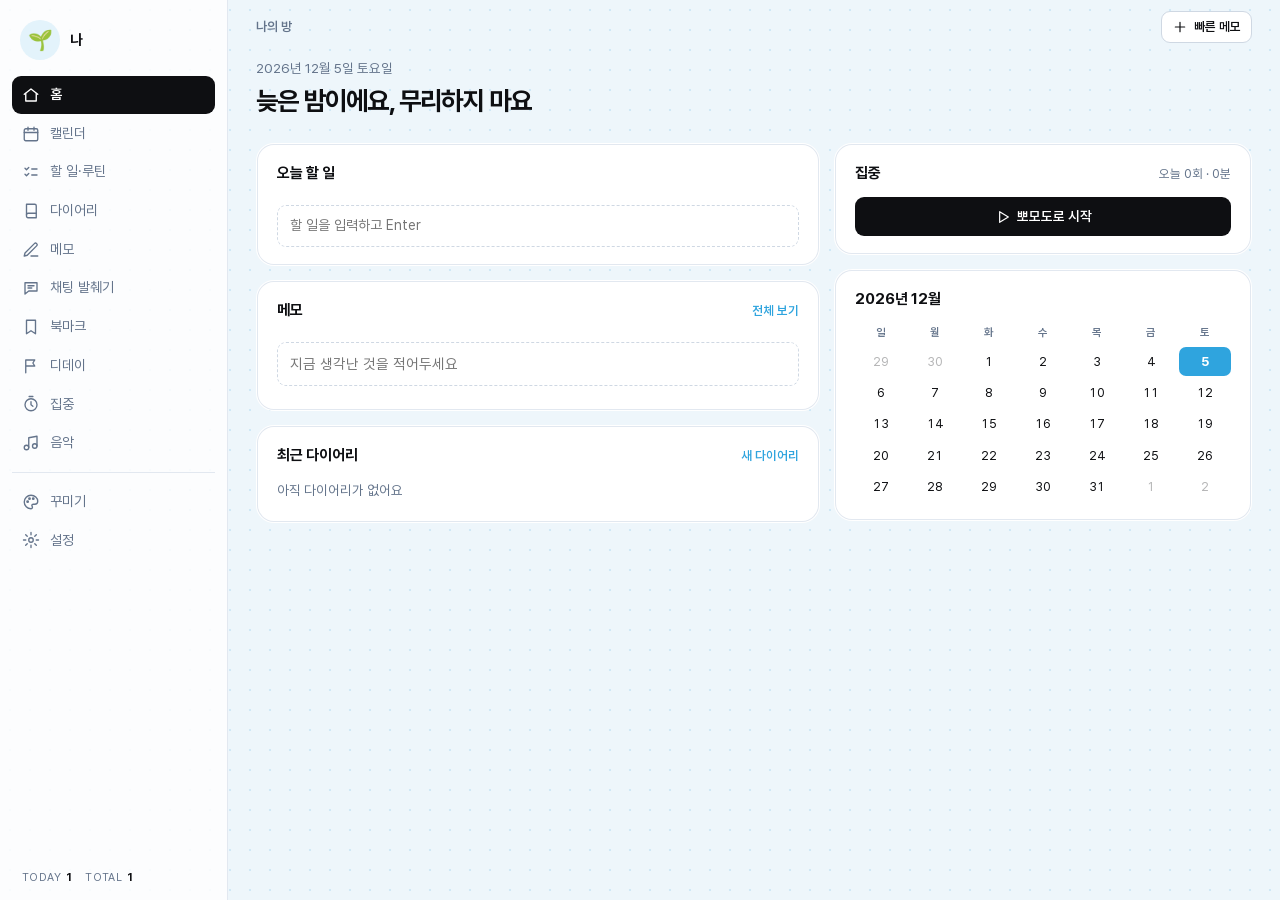
==== index.html @ 1b63cbe8 "MyRoom 웹 버전 (계정 연동) Co-Authored-By: Claude Opus 5.5 <noreply@anthropic.com> Claude-Session: https://" ====
<!doctype html>
<html lang="ko" data-theme="basic">
<head>
  <meta charset="utf-8">
  <meta name="viewport" content="width=device-width, initial-scale=1, viewport-fit=cover">
  <!-- CSP-START -->
  <meta http-equiv="Content-Security-Policy" content="default-src 'self'; script-src 'self'; worker-src 'self'; style-src 'self' 'unsafe-inline' https:; font-src 'self' data: blob: https:; img-src 'self' data: blob: https: http:; media-src 'self' data: blob: https:; frame-src https:; connect-src 'self' blob: data: https:">
  <!-- CSP-END -->
  <title>MyRoom</title>
  <meta name="theme-color" content="#eef6fb">
  <meta name="apple-mobile-web-app-capable" content="yes">
  <meta name="mobile-web-app-capable" content="yes">
  <meta name="apple-mobile-web-app-status-bar-style" content="default">
  <meta name="apple-mobile-web-app-title" content="MyRoom">
  <link rel="manifest" href="manifest.webmanifest">
  <link rel="icon" href="icons/favicon.png">
  <link rel="apple-touch-icon" href="icons/apple-touch-icon.png">
  <link rel="stylesheet" href="fonts/fonts.css">
  <link rel="stylesheet" href="styles.css">
  <style id="custom-css"></style>
</head>
<body>
  <div class="room" id="room">
    <aside class="side">
      <div class="profile" id="profile"></div>
      <nav class="nav" id="nav" aria-label="menu"></nav>
      <div class="yt-host" id="ytHost" hidden></div>
      <div class="mini-player" id="miniPlayer" hidden></div>
      <div class="side-foot" id="counter"></div>
    </aside>
    <div class="content">
      <header class="topbar">
        <h1 class="room-title" id="roomTitle">MyRoom</h1>
        <div class="top-tools">
          <button type="button" class="mini-timer" id="miniTimer" data-act="nav" data-view="focus" hidden></button>
          <button type="button" class="btn small" id="quickMemoBtn" data-act="quick-memo"></button>
        </div>
      </header>
      <main class="main" id="main" tabindex="-1"></main>
    </div>
  </div>

  <div class="modal-layer" id="modalLayer" hidden></div>
  <div class="toast" id="toast" role="status" aria-live="polite"></div>

  <!-- SCRIPTS-START -->
  <script src="vendor/html-to-image.js"></script>
  <script src="vendor/supabase.js"></script>
  <script src="config.js"></script>
  <script src="fonts/fonts-manifest.js"></script>
  <script src="i18n.js"></script>
  <script src="js/assets.js"></script>
  <script src="js/store.js"></script>
  <script src="js/core.js"></script>
  <script src="js/export.js"></script>
  <script src="js/tasks.js"></script>
  <script src="js/dday.js"></script>
  <script src="js/calendar.js"></script>
  <script src="js/memo.js"></script>
  <script src="js/excerpt.js"></script>
  <script src="js/bookmark.js"></script>
  <script src="js/focus.js"></script>
  <script src="js/diary.js"></script>
  <script src="js/home.js"></script>
  <script src="js/music.js"></script>
  <script src="js/social.js"></script>
  <script src="js/account.js"></script>
  <script src="js/custom.js"></script>
  <script src="js/settings.js"></script>
  <!-- SCRIPTS-END -->
</body>
</html>
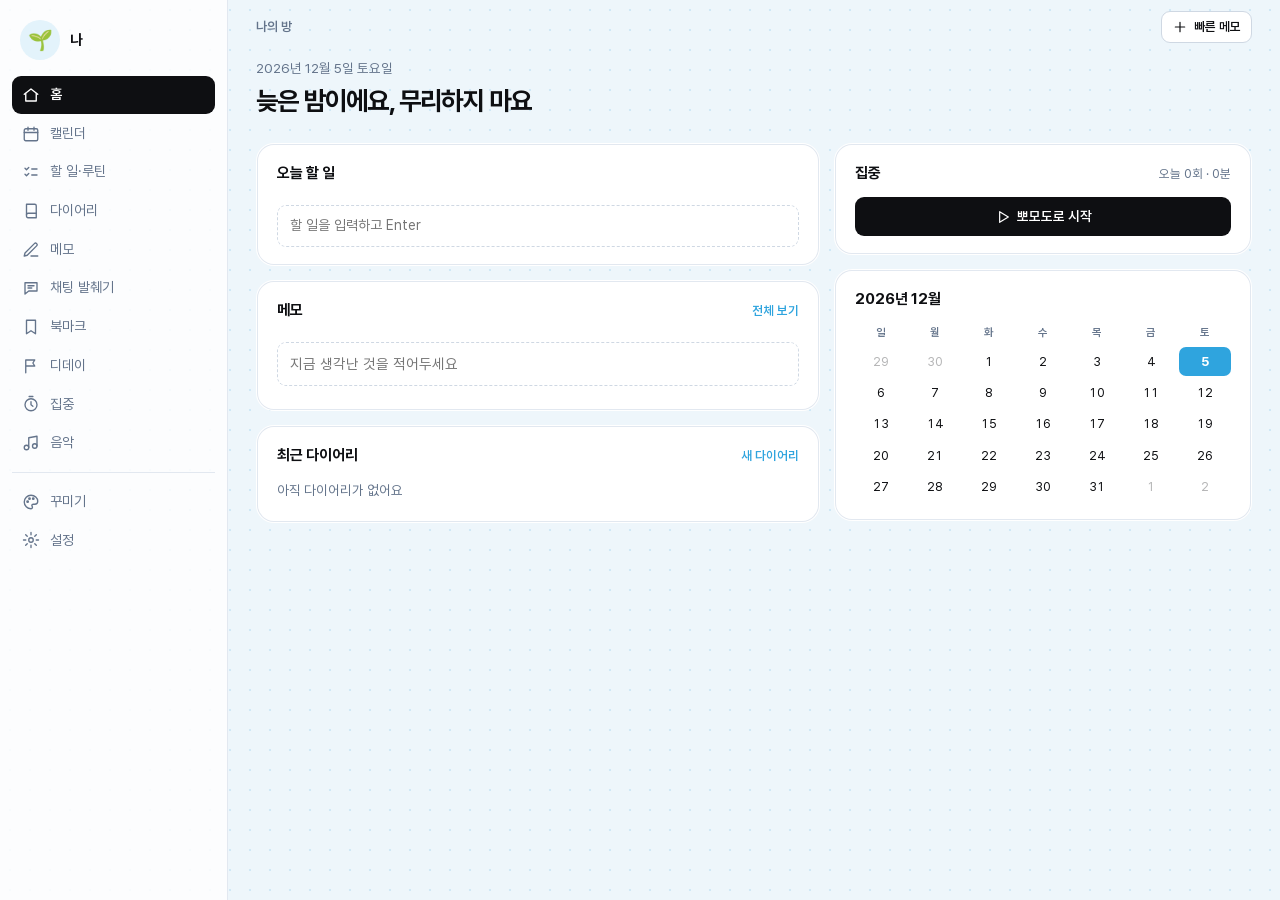
==== commit f0b0b0dc: "스티커 폴더: 끌어서 넣기, 여러 개 한꺼번에 옮기기 Co-Authored-By: Claude Opus 5.5 <noreply@anthropic.com> Claude-Session" ====
--- a/index.html
+++ b/index.html
@@ -62,6 +62,8 @@
   <script src="js/focus.js"></script>
   <script src="js/diary.js"></script>
   <script src="js/home.js"></script>
+  <script src="js/homedeco.js"></script>
+  <script src="js/stickers.js"></script>
   <script src="js/music.js"></script>
   <script src="js/social.js"></script>
   <script src="js/account.js"></script>
--- a/fonts/fonts.css
+++ b/fonts/fonts.css
@@ -2,16226 +2,26 @@
 @font-face{font-family:'Pretendard';font-weight:400;font-style:normal;font-display:swap;src:url(files/Pretendard-Regular.woff2) format('woff2');}
 @font-face{font-family:'Pretendard';font-weight:600;font-style:normal;font-display:swap;src:url(files/Pretendard-SemiBold.woff2) format('woff2');}
 @font-face{font-family:'Pretendard';font-weight:700;font-style:normal;font-display:swap;src:url(files/Pretendard-Bold.woff2) format('woff2');}
-/* gaegu-[0]-400-normal */
-@font-face {
-  font-family: 'Gaegu';
-  font-style: normal;
-  font-display: swap;
-  font-weight: 400;
-  src: url(files/gaegu-0-400-normal.woff2) format('woff2');
-  unicode-range: U+f9ca-fa0b,U+ff03-ff05,U+ff07,U+ff0a-ff0b,U+ff0d-ff19,U+ff1b,U+ff1d,U+ff20-ff5b,U+ff5d,U+ffe0-ffe3,U+ffe5-ffe6;
-}
-
-/* gaegu-[2]-400-normal */
-@font-face {
-  font-family: 'Gaegu';
-  font-style: normal;
-  font-display: swap;
-  font-weight: 400;
-  src: url(files/gaegu-2-400-normal.woff2) format('woff2');
-  unicode-range: U+d723-d728,U+d72a-d733,U+d735-d748,U+d74a-d74f,U+d752-d753,U+d755-d757,U+d75a-d75f,U+d762-d764,U+d766-d768,U+d76a-d76b,U+d76d-d76f,U+d771-d787,U+d789-d78b,U+d78d-d78f,U+d791-d797,U+d79a,U+d79c,U+d79e-d7a3,U+f900-f909,U+f90b-f92e;
-}
-
-/* gaegu-[3]-400-normal */
-@font-face {
-  font-family: 'Gaegu';
-  font-style: normal;
-  font-display: swap;
-  font-weight: 400;
-  src: url(files/gaegu-3-400-normal.woff2) format('woff2');
-  unicode-range: U+d679-d68b,U+d68e-d69e,U+d6a0,U+d6a2-d6a7,U+d6a9-d6c3,U+d6c6-d6c7,U+d6c9-d6cb,U+d6cd-d6d3,U+d6d5-d6d6,U+d6d8-d6e3,U+d6e5-d6e7,U+d6e9-d6fb,U+d6fd-d717,U+d719-d71f,U+d721-d722;
-}
-
-/* gaegu-[4]-400-normal */
-@font-face {
-  font-family: 'Gaegu';
-  font-style: normal;
-  font-display: swap;
-  font-weight: 400;
-  src: url(files/gaegu-4-400-normal.woff2) format('woff2');
-  unicode-range: U+d5bc-d5c7,U+d5ca-d5cb,U+d5cd-d5cf,U+d5d1-d5d7,U+d5d9-d5da,U+d5dc,U+d5de-d5e3,U+d5e6-d5e7,U+d5e9-d5eb,U+d5ed-d5f6,U+d5f8,U+d5fa-d5ff,U+d602-d603,U+d605-d607,U+d609-d60f,U+d612-d613,U+d616-d61b,U+d61d-d637,U+d63a-d63b,U+d63d-d63f,U+d641-d647,U+d64a-d64c,U+d64e-d653,U+d656-d657,U+d659-d65b,U+d65d-d666,U+d668,U+d66a-d678;
-}
-
-/* gaegu-[5]-400-normal */
-@font-face {
-  font-family: 'Gaegu';
-  font-style: normal;
-  font-display: swap;
-  font-weight: 400;
-  src: url(files/gaegu-5-400-normal.woff2) format('woff2');
-  unicode-range: U+d507,U+d509-d50b,U+d50d-d513,U+d515-d53b,U+d53e-d53f,U+d541-d543,U+d545-d54c,U+d54e,U+d550,U+d552-d557,U+d55a-d55b,U+d55d-d55f,U+d561-d564,U+d566-d567,U+d56a,U+d56c,U+d56e-d573,U+d576-d577,U+d579-d583,U+d585-d586,U+d58a-d5a4,U+d5a6-d5bb;
-}
-
-/* gaegu-[6]-400-normal */
-@font-face {
-  font-family: 'Gaegu';
-  font-style: normal;
-  font-display: swap;
-  font-weight: 400;
-  src: url(files/gaegu-6-400-normal.woff2) format('woff2');
-  unicode-range: U+d464-d477,U+d47a-d47b,U+d47d-d47f,U+d481-d487,U+d489-d48a,U+d48c,U+d48e-d4e7,U+d4e9-d503,U+d505-d506;
-}
-
-/* gaegu-[7]-400-normal */
-@font-face {
-  font-family: 'Gaegu';
-  font-style: normal;
-  font-display: swap;
-  font-weight: 400;
-  src: url(files/gaegu-7-400-normal.woff2) format('woff2');
-  unicode-range: U+d3bf-d3c7,U+d3ca-d3cf,U+d3d1-d3eb,U+d3ee-d3ef,U+d3f1-d3f3,U+d3f5-d3fb,U+d3fd-d400,U+d402-d45b,U+d45d-d463;
-}
-
-/* gaegu-[8]-400-normal */
-@font-face {
-  font-family: 'Gaegu';
-  font-style: normal;
-  font-display: swap;
-  font-weight: 400;
-  src: url(files/gaegu-8-400-normal.woff2) format('woff2');
-  unicode-range: U+d2ff,U+d302-d304,U+d306-d30b,U+d30f,U+d311-d313,U+d315-d31b,U+d31e,U+d322-d324,U+d326-d327,U+d32a-d32b,U+d32d-d32f,U+d331-d337,U+d339-d33c,U+d33e-d37b,U+d37e-d37f,U+d381-d383,U+d385-d38b,U+d38e-d390,U+d392-d397,U+d39a-d39b,U+d39d-d39f,U+d3a1-d3a7,U+d3a9-d3aa,U+d3ac,U+d3ae-d3b3,U+d3b5-d3b7,U+d3b9-d3bb,U+d3bd-d3be;
-}
-
-/* gaegu-[9]-400-normal */
-@font-face {
-  font-family: 'Gaegu';
-  font-style: normal;
-  font-display: swap;
-  font-weight: 400;
-  src: url(files/gaegu-9-400-normal.woff2) format('woff2');
-  unicode-range: U+d257-d27f,U+d281-d29b,U+d29d-d29f,U+d2a1-d2ab,U+d2ad-d2b7,U+d2ba-d2bb,U+d2bd-d2bf,U+d2c1-d2c7,U+d2c9-d2ef,U+d2f2-d2f3,U+d2f5-d2f7,U+d2f9-d2fe;
-}
-
-/* gaegu-[10]-400-normal */
-@font-face {
-  font-family: 'Gaegu';
-  font-style: normal;
-  font-display: swap;
-  font-weight: 400;
-  src: url(files/gaegu-10-400-normal.woff2) format('woff2');
-  unicode-range: U+d1b4,U+d1b6-d1f3,U+d1f5-d22b,U+d22e-d22f,U+d231-d233,U+d235-d23b,U+d23d-d240,U+d242-d256;
-}
-
-/* gaegu-[11]-400-normal */
-@font-face {
-  font-family: 'Gaegu';
-  font-style: normal;
-  font-display: swap;
-  font-weight: 400;
-  src: url(files/gaegu-11-400-normal.woff2) format('woff2');
-  unicode-range: U+d105-d12f,U+d132-d133,U+d135-d137,U+d139-d13f,U+d141-d142,U+d144,U+d146-d14b,U+d14e-d14f,U+d151-d153,U+d155-d15b,U+d15e-d187,U+d189-d19f,U+d1a2-d1a3,U+d1a5-d1a7,U+d1a9-d1af,U+d1b2-d1b3;
-}
-
-/* gaegu-[12]-400-normal */
-@font-face {
-  font-family: 'Gaegu';
-  font-style: normal;
-  font-display: swap;
-  font-weight: 400;
-  src: url(files/gaegu-12-400-normal.woff2) format('woff2');
-  unicode-range: U+d04b-d04f,U+d051-d057,U+d059-d06b,U+d06d-d06f,U+d071-d073,U+d075-d07b,U+d07e-d0a3,U+d0a6-d0a7,U+d0a9-d0ab,U+d0ad-d0b3,U+d0b6,U+d0b8,U+d0ba-d0bf,U+d0c2-d0c3,U+d0c5-d0c7,U+d0c9-d0cf,U+d0d2,U+d0d6-d0db,U+d0de-d0df,U+d0e1-d0e3,U+d0e5-d0eb,U+d0ee-d0f0,U+d0f2-d104;
-}
-
-/* gaegu-[13]-400-normal */
-@font-face {
-  font-family: 'Gaegu';
-  font-style: normal;
-  font-display: swap;
-  font-weight: 400;
-  src: url(files/gaegu-13-400-normal.woff2) format('woff2');
-  unicode-range: U+cfa2-cfc3,U+cfc5-cfdf,U+cfe2-cfe3,U+cfe5-cfe7,U+cfe9-cff4,U+cff6-cffb,U+cffd-cfff,U+d001-d003,U+d005-d017,U+d019-d033,U+d036-d037,U+d039-d03b,U+d03d-d04a;
-}
-
-/* gaegu-[14]-400-normal */
-@font-face {
-  font-family: 'Gaegu';
-  font-style: normal;
-  font-display: swap;
-  font-weight: 400;
-  src: url(files/gaegu-14-400-normal.woff2) format('woff2');
-  unicode-range: U+cef0-cef3,U+cef6,U+cef9-ceff,U+cf01-cf03,U+cf05-cf07,U+cf09-cf0f,U+cf11-cf12,U+cf14-cf1b,U+cf1d-cf1f,U+cf21-cf2f,U+cf31-cf53,U+cf56-cf57,U+cf59-cf5b,U+cf5d-cf63,U+cf66,U+cf68,U+cf6a-cf6f,U+cf71-cf84,U+cf86-cf8b,U+cf8d-cfa1;
-}
-
-/* gaegu-[15]-400-normal */
-@font-face {
-  font-family: 'Gaegu';
-  font-style: normal;
-  font-display: swap;
-  font-weight: 400;
-  src: url(files/gaegu-15-400-normal.woff2) format('woff2');
-  unicode-range: U+ce3c-ce57,U+ce5a-ce5b,U+ce5d-ce5f,U+ce61-ce67,U+ce6a,U+ce6c,U+ce6e-ce73,U+ce76-ce77,U+ce79-ce7b,U+ce7d-ce83,U+ce85-ce88,U+ce8a-ce8f,U+ce91-ce93,U+ce95-ce97,U+ce99-ce9f,U+cea2,U+cea4-ceab,U+cead-cee3,U+cee6-cee7,U+cee9-ceeb,U+ceed-ceef;
-}
-
-/* gaegu-[16]-400-normal */
-@font-face {
-  font-family: 'Gaegu';
-  font-style: normal;
-  font-display: swap;
-  font-weight: 400;
-  src: url(files/gaegu-16-400-normal.woff2) format('woff2');
-  unicode-range: U+cd92-cd93,U+cd96-cd97,U+cd99-cd9b,U+cd9d-cda3,U+cda6-cda8,U+cdaa-cdaf,U+cdb1-cdc3,U+cdc5-cdcb,U+cdcd-cde7,U+cde9-ce03,U+ce05-ce1f,U+ce22-ce34,U+ce36-ce3b;
-}
-
-/* gaegu-[17]-400-normal */
-@font-face {
-  font-family: 'Gaegu';
-  font-style: normal;
-  font-display: swap;
-  font-weight: 400;
-  src: url(files/gaegu-17-400-normal.woff2) format('woff2');
-  unicode-range: U+ccef-cd07,U+cd0a-cd0b,U+cd0d-cd1a,U+cd1c,U+cd1e-cd2b,U+cd2d-cd5b,U+cd5d-cd77,U+cd79-cd91;
-}
-
-/* gaegu-[18]-400-normal */
-@font-face {
-  font-family: 'Gaegu';
-  font-style: normal;
-  font-display: swap;
-  font-weight: 400;
-  src: url(files/gaegu-18-400-normal.woff2) format('woff2');
-  unicode-range: U+cc3f-cc43,U+cc46-cc47,U+cc49-cc4b,U+cc4d-cc53,U+cc55-cc58,U+cc5a-cc5f,U+cc61-cc97,U+cc9a-cc9b,U+cc9d-cc9f,U+cca1-cca7,U+ccaa,U+ccac,U+ccae-ccb3,U+ccb6-ccb7,U+ccb9-ccbb,U+ccbd-cccf,U+ccd1-cce3,U+cce5-ccee;
-}
-
-/* gaegu-[19]-400-normal */
-@font-face {
-  font-family: 'Gaegu';
-  font-style: normal;
-  font-display: swap;
-  font-weight: 400;
-  src: url(files/gaegu-19-400-normal.woff2) format('woff2');
-  unicode-range: U+cb91-cbd3,U+cbd5-cbe3,U+cbe5-cc0b,U+cc0e-cc0f,U+cc11-cc13,U+cc15-cc1b,U+cc1d-cc20,U+cc23-cc27,U+cc2a-cc2b,U+cc2d,U+cc2f,U+cc31-cc37,U+cc3a,U+cc3c;
-}
-
-/* gaegu-[20]-400-normal */
-@font-face {
-  font-family: 'Gaegu';
-  font-style: normal;
-  font-display: swap;
-  font-weight: 400;
-  src: url(files/gaegu-20-400-normal.woff2) format('woff2');
-  unicode-range: U+caf4-cb47,U+cb4a-cb90;
-}
-
-/* gaegu-[21]-400-normal */
-@font-face {
-  font-family: 'Gaegu';
-  font-style: normal;
-  font-display: swap;
-  font-weight: 400;
-  src: url(files/gaegu-21-400-normal.woff2) format('woff2');
-  unicode-range: U+ca4a-ca4b,U+ca4e-ca4f,U+ca51-ca53,U+ca55-ca5b,U+ca5d-ca60,U+ca62-ca83,U+ca85-cabb,U+cabe-cabf,U+cac1-cac3,U+cac5-cacb,U+cacd-cad0,U+cad2,U+cad4-cad8,U+cada-caf3;
-}
-
-/* gaegu-[22]-400-normal */
-@font-face {
-  font-family: 'Gaegu';
-  font-style: normal;
-  font-display: swap;
-  font-weight: 400;
-  src: url(files/gaegu-22-400-normal.woff2) format('woff2');
-  unicode-range: U+c996-c997,U+c99a-c99c,U+c99e-c9bf,U+c9c2-c9c3,U+c9c5-c9c7,U+c9c9-c9cf,U+c9d2,U+c9d4,U+c9d7-c9d8,U+c9db,U+c9de-c9df,U+c9e1-c9e3,U+c9e5-c9e6,U+c9e8-c9eb,U+c9ee-c9f0,U+c9f2-c9f7,U+c9f9-ca0b,U+ca0d-ca28,U+ca2a-ca49;
-}
-
-/* gaegu-[23]-400-normal */
-@font-face {
-  font-family: 'Gaegu';
-  font-style: normal;
-  font-display: swap;
-  font-weight: 400;
-  src: url(files/gaegu-23-400-normal.woff2) format('woff2');
-  unicode-range: U+c8e9-c8f4,U+c8f6-c8fb,U+c8fe-c8ff,U+c901-c903,U+c905-c90b,U+c90e-c910,U+c912-c917,U+c919-c92b,U+c92d-c94f,U+c951-c953,U+c955-c96b,U+c96d-c973,U+c975-c987,U+c98a-c98b,U+c98d-c98f,U+c991-c995;
-}
-
-/* gaegu-[24]-400-normal */
-@font-face {
-  font-family: 'Gaegu';
-  font-style: normal;
-  font-display: swap;
-  font-weight: 400;
-  src: url(files/gaegu-24-400-normal.woff2) format('woff2');
-  unicode-range: U+c841-c84b,U+c84d-c86f,U+c872-c873,U+c875-c877,U+c879-c87f,U+c882-c884,U+c887-c88a,U+c88d-c8c3,U+c8c5-c8df,U+c8e1-c8e8;
-}
-
-/* gaegu-[25]-400-normal */
-@font-face {
-  font-family: 'Gaegu';
-  font-style: normal;
-  font-display: swap;
-  font-weight: 400;
-  src: url(files/gaegu-25-400-normal.woff2) format('woff2');
-  unicode-range: U+c779-c77b,U+c77e-c782,U+c786,U+c78b,U+c78d,U+c78f,U+c792-c793,U+c795,U+c797,U+c799-c79f,U+c7a2,U+c7a7-c7ab,U+c7ae-c7bb,U+c7bd-c7c0,U+c7c2-c7c7,U+c7c9-c7dc,U+c7de-c7ff,U+c802-c803,U+c805-c807,U+c809,U+c80b-c80f,U+c812,U+c814,U+c817-c81b,U+c81e-c81f,U+c821-c823,U+c825-c82e,U+c830-c837,U+c839-c83b,U+c83d-c840;
-}
-
-/* gaegu-[26]-400-normal */
-@font-face {
-  font-family: 'Gaegu';
-  font-style: normal;
-  font-display: swap;
-  font-weight: 400;
-  src: url(files/gaegu-26-400-normal.woff2) format('woff2');
-  unicode-range: U+c6bb-c6bf,U+c6c2,U+c6c4,U+c6c6-c6cb,U+c6ce-c6cf,U+c6d1-c6d3,U+c6d5-c6db,U+c6dd-c6df,U+c6e1-c6e7,U+c6e9-c6eb,U+c6ed-c6ef,U+c6f1-c6f8,U+c6fa-c703,U+c705-c707,U+c709-c70b,U+c70d-c716,U+c718,U+c71a-c71f,U+c722-c723,U+c725-c727,U+c729-c734,U+c736-c73b,U+c73e-c73f,U+c741-c743,U+c745-c74b,U+c74e-c750,U+c752-c757,U+c759-c773,U+c776-c777;
-}
-
-/* gaegu-[27]-400-normal */
-@font-face {
-  font-family: 'Gaegu';
-  font-style: normal;
-  font-display: swap;
-  font-weight: 400;
-  src: url(files/gaegu-27-400-normal.woff2) format('woff2');
-  unicode-range: U+c5f5-c5fb,U+c5fe,U+c602-c605,U+c607,U+c609-c60f,U+c611-c61a,U+c61c-c623,U+c626-c627,U+c629-c62b,U+c62d,U+c62f-c632,U+c636,U+c638,U+c63a-c63f,U+c642-c643,U+c645-c647,U+c649-c652,U+c656-c65b,U+c65d-c65f,U+c661-c663,U+c665-c677,U+c679-c67b,U+c67d-c693,U+c696-c697,U+c699-c69b,U+c69d-c6a3,U+c6a6,U+c6a8,U+c6aa-c6af,U+c6b2-c6b3,U+c6b5-c6b7,U+c6b9-c6ba;
-}
-
-/* gaegu-[28]-400-normal */
-@font-face {
-  font-family: 'Gaegu';
-  font-style: normal;
-  font-display: swap;
-  font-weight: 400;
-  src: url(files/gaegu-28-400-normal.woff2) format('woff2');
-  unicode-range: U+c517-c527,U+c52a-c52b,U+c52d-c52f,U+c531-c538,U+c53a,U+c53c,U+c53e-c543,U+c546-c547,U+c54b,U+c54d-c552,U+c556,U+c55a-c55b,U+c55d,U+c55f,U+c562-c563,U+c565-c567,U+c569-c56f,U+c572,U+c574,U+c576-c57b,U+c57e-c57f,U+c581-c583,U+c585-c586,U+c588-c58b,U+c58e,U+c590,U+c592-c596,U+c599-c5b3,U+c5b6-c5b7,U+c5ba,U+c5be-c5c3,U+c5ca-c5cb,U+c5cd,U+c5cf,U+c5d2-c5d3,U+c5d5-c5d7,U+c5d9-c5df,U+c5e1-c5e2,U+c5e4,U+c5e6-c5eb,U+c5ef,U+c5f1-c5f3;
-}
-
-/* gaegu-[29]-400-normal */
-@font-face {
-  font-family: 'Gaegu';
-  font-style: normal;
-  font-display: swap;
-  font-weight: 400;
-  src: url(files/gaegu-29-400-normal.woff2) format('woff2');
-  unicode-range: U+c475-c4ef,U+c4f2-c4f3,U+c4f5-c4f7,U+c4f9-c4ff,U+c502-c50b,U+c50d-c516;
-}
-
-/* gaegu-[30]-400-normal */
-@font-face {
-  font-family: 'Gaegu';
-  font-style: normal;
-  font-display: swap;
-  font-weight: 400;
-  src: url(files/gaegu-30-400-normal.woff2) format('woff2');
-  unicode-range: U+c3d0-c3d7,U+c3da-c3db,U+c3dd-c3de,U+c3e1-c3ec,U+c3ee-c3f3,U+c3f5-c42b,U+c42d-c463,U+c466-c474;
-}
-
-/* gaegu-[31]-400-normal */
-@font-face {
-  font-family: 'Gaegu';
-  font-style: normal;
-  font-display: swap;
-  font-weight: 400;
-  src: url(files/gaegu-31-400-normal.woff2) format('woff2');
-  unicode-range: U+c32b-c367,U+c36a-c36b,U+c36d-c36f,U+c371-c377,U+c37a-c37b,U+c37e-c383,U+c385-c387,U+c389-c3cf;
-}
-
-/* gaegu-[32]-400-normal */
-@font-face {
-  font-family: 'Gaegu';
-  font-style: normal;
-  font-display: swap;
-  font-weight: 400;
-  src: url(files/gaegu-32-400-normal.woff2) format('woff2');
-  unicode-range: U+c26a-c26b,U+c26d-c26f,U+c271-c273,U+c275-c27b,U+c27e-c287,U+c289-c28f,U+c291-c297,U+c299-c29a,U+c29c-c2a3,U+c2a5-c2a7,U+c2a9-c2ab,U+c2ad-c2b3,U+c2b6,U+c2b8,U+c2ba-c2bb,U+c2bd-c2db,U+c2de-c2df,U+c2e1-c2e2,U+c2e5-c2ea,U+c2ee,U+c2f0,U+c2f2-c2f5,U+c2f7,U+c2fa-c2fb,U+c2fd-c2ff,U+c301-c307,U+c309-c30c,U+c30e-c312,U+c315-c323,U+c325-c328,U+c32a;
-}
-
-/* gaegu-[33]-400-normal */
-@font-face {
-  font-family: 'Gaegu';
-  font-style: normal;
-  font-display: swap;
-  font-weight: 400;
-  src: url(files/gaegu-33-400-normal.woff2) format('woff2');
-  unicode-range: U+c1bc-c1c3,U+c1c5-c1df,U+c1e1-c1fb,U+c1fd-c203,U+c205-c20c,U+c20e,U+c210-c217,U+c21a-c21b,U+c21d-c21e,U+c221-c227,U+c229-c22a,U+c22c,U+c22e,U+c230,U+c233-c24f,U+c251-c257,U+c259-c269;
-}
-
-/* gaegu-[34]-400-normal */
-@font-face {
-  font-family: 'Gaegu';
-  font-style: normal;
-  font-display: swap;
-  font-weight: 400;
-  src: url(files/gaegu-34-400-normal.woff2) format('woff2');
-  unicode-range: U+c101-c11b,U+c11f,U+c121-c123,U+c125-c12b,U+c12e,U+c132-c137,U+c13a-c13b,U+c13d-c13f,U+c141-c147,U+c14a,U+c14c-c153,U+c155-c157,U+c159-c15b,U+c15d-c166,U+c169-c16f,U+c171-c177,U+c179-c18b,U+c18e-c18f,U+c191-c193,U+c195-c19b,U+c19d-c19e,U+c1a0,U+c1a2-c1a4,U+c1a6-c1bb;
-}
-
-/* gaegu-[35]-400-normal */
-@font-face {
-  font-family: 'Gaegu';
-  font-style: normal;
-  font-display: swap;
-  font-weight: 400;
-  src: url(files/gaegu-35-400-normal.woff2) format('woff2');
-  unicode-range: U+c049-c057,U+c059-c05b,U+c05d-c05f,U+c061-c067,U+c069-c08f,U+c091-c0ab,U+c0ae-c0af,U+c0b1-c0b3,U+c0b5,U+c0b7-c0bb,U+c0be,U+c0c2-c0c7,U+c0ca-c0cb,U+c0cd-c0cf,U+c0d1-c0d7,U+c0d9-c0da,U+c0dc,U+c0de-c0e3,U+c0e5-c0eb,U+c0ed-c0f3,U+c0f6,U+c0f8,U+c0fa-c0ff;
-}
-
-/* gaegu-[36]-400-normal */
-@font-face {
-  font-family: 'Gaegu';
-  font-style: normal;
-  font-display: swap;
-  font-weight: 400;
-  src: url(files/gaegu-36-400-normal.woff2) format('woff2');
-  unicode-range: U+bfa7-bfaf,U+bfb1-bfc4,U+bfc6-bfcb,U+bfce-bfcf,U+bfd1-bfd3,U+bfd5-bfdb,U+bfdd-c048;
-}
-
-/* gaegu-[37]-400-normal */
-@font-face {
-  font-family: 'Gaegu';
-  font-style: normal;
-  font-display: swap;
-  font-weight: 400;
-  src: url(files/gaegu-37-400-normal.woff2) format('woff2');
-  unicode-range: U+bf07,U+bf09-bf3f,U+bf41-bf4f,U+bf52-bf54,U+bf56-bfa6;
-}
-
-/* gaegu-[38]-400-normal */
-@font-face {
-  font-family: 'Gaegu';
-  font-style: normal;
-  font-display: swap;
-  font-weight: 400;
-  src: url(files/gaegu-38-400-normal.woff2) format('woff2');
-  unicode-range: U+be56,U+be58,U+be5c-be5f,U+be62-be63,U+be65-be67,U+be69-be74,U+be76-be7b,U+be7e-be7f,U+be81-be8e,U+be90,U+be92-bea7,U+bea9-becf,U+bed2-bed3,U+bed5-bed6,U+bed9-bee3,U+bee6-bf06;
-}
-
-/* gaegu-[39]-400-normal */
-@font-face {
-  font-family: 'Gaegu';
-  font-style: normal;
-  font-display: swap;
-  font-weight: 400;
-  src: url(files/gaegu-39-400-normal.woff2) format('woff2');
-  unicode-range: U+bdb0-bdd3,U+bdd5-bdef,U+bdf1-be0b,U+be0d-be0f,U+be11-be13,U+be15-be43,U+be46-be47,U+be49-be4b,U+be4d-be53;
-}
-
-/* gaegu-[40]-400-normal */
-@font-face {
-  font-family: 'Gaegu';
-  font-style: normal;
-  font-display: swap;
-  font-weight: 400;
-  src: url(files/gaegu-40-400-normal.woff2) format('woff2');
-  unicode-range: U+bd03,U+bd06,U+bd08,U+bd0a-bd0f,U+bd11-bd22,U+bd25-bd47,U+bd49-bd58,U+bd5a-bd7f,U+bd82-bd83,U+bd85-bd87,U+bd8a-bd8f,U+bd91-bd92,U+bd94,U+bd96-bd98,U+bd9a-bdaf;
-}
-
-/* gaegu-[41]-400-normal */
-@font-face {
-  font-family: 'Gaegu';
-  font-style: normal;
-  font-display: swap;
-  font-weight: 400;
-  src: url(files/gaegu-41-400-normal.woff2) format('woff2');
-  unicode-range: U+bc4e-bc83,U+bc86-bc87,U+bc89-bc8b,U+bc8d-bc93,U+bc96,U+bc98,U+bc9b-bc9f,U+bca2-bca3,U+bca5-bca7,U+bca9-bcb2,U+bcb4-bcbb,U+bcbe-bcbf,U+bcc1-bcc3,U+bcc5-bccc,U+bcce-bcd0,U+bcd2-bcd4,U+bcd6-bcf3,U+bcf7,U+bcf9-bcfb,U+bcfd-bd02;
-}
-
-/* gaegu-[42]-400-normal */
-@font-face {
-  font-family: 'Gaegu';
-  font-style: normal;
-  font-display: swap;
-  font-weight: 400;
-  src: url(files/gaegu-42-400-normal.woff2) format('woff2');
-  unicode-range: U+bb90-bba3,U+bba5-bbab,U+bbad-bbbf,U+bbc1-bbf7,U+bbfa-bbfb,U+bbfd-bbfe,U+bc01-bc07,U+bc09-bc0a,U+bc0e,U+bc10,U+bc12-bc13,U+bc17,U+bc19-bc1a,U+bc1e,U+bc20-bc23,U+bc26,U+bc28,U+bc2a-bc2c,U+bc2e-bc2f,U+bc32-bc33,U+bc35-bc37,U+bc39-bc3f,U+bc41-bc42,U+bc44,U+bc46-bc48,U+bc4a-bc4d;
-}
-
-/* gaegu-[43]-400-normal */
-@font-face {
-  font-family: 'Gaegu';
-  font-style: normal;
-  font-display: swap;
-  font-weight: 400;
-  src: url(files/gaegu-43-400-normal.woff2) format('woff2');
-  unicode-range: U+bae6-bafb,U+bafd-bb17,U+bb19-bb33,U+bb37,U+bb39-bb3a,U+bb3d-bb43,U+bb45-bb46,U+bb48,U+bb4a-bb4f,U+bb51-bb53,U+bb55-bb57,U+bb59-bb62,U+bb64-bb8f;
-}
-
-/* gaegu-[44]-400-normal */
-@font-face {
-  font-family: 'Gaegu';
-  font-style: normal;
-  font-display: swap;
-  font-weight: 400;
-  src: url(files/gaegu-44-400-normal.woff2) format('woff2');
-  unicode-range: U+ba30-ba37,U+ba3a-ba3b,U+ba3d-ba3f,U+ba41-ba47,U+ba49-ba4a,U+ba4c,U+ba4e-ba53,U+ba56-ba57,U+ba59-ba5b,U+ba5d-ba63,U+ba65-ba66,U+ba68-ba6f,U+ba71-ba73,U+ba75-ba77,U+ba79-ba84,U+ba86,U+ba88-baa7,U+baaa,U+baad-baaf,U+bab1-bab7,U+baba,U+babc,U+babe-bae5;
-}
-
-/* gaegu-[45]-400-normal */
-@font-face {
-  font-family: 'Gaegu';
-  font-style: normal;
-  font-display: swap;
-  font-weight: 400;
-  src: url(files/gaegu-45-400-normal.woff2) format('woff2');
-  unicode-range: U+b96e-b973,U+b976-b977,U+b979-b97b,U+b97d-b983,U+b986,U+b988,U+b98a-b98d,U+b98f-b9ab,U+b9ae-b9af,U+b9b1-b9b3,U+b9b5-b9bb,U+b9be,U+b9c0,U+b9c2-b9c7,U+b9ca-b9cb,U+b9cd,U+b9d2-b9d7,U+b9da,U+b9dc,U+b9df-b9e0,U+b9e2,U+b9e6-b9e7,U+b9e9-b9f3,U+b9f6,U+b9f8,U+b9fb-ba2f;
-}
-
-/* gaegu-[46]-400-normal */
-@font-face {
-  font-family: 'Gaegu';
-  font-style: normal;
-  font-display: swap;
-  font-weight: 400;
-  src: url(files/gaegu-46-400-normal.woff2) format('woff2');
-  unicode-range: U+b8bf-b8cb,U+b8cd-b8e0,U+b8e2-b8e7,U+b8ea-b8eb,U+b8ed-b8ef,U+b8f1-b8f7,U+b8fa,U+b8fc,U+b8fe-b903,U+b905-b917,U+b919-b91f,U+b921-b93b,U+b93d-b957,U+b95a-b95b,U+b95d-b95f,U+b961-b967,U+b969-b96c;
-}
-
-/* gaegu-[47]-400-normal */
-@font-face {
-  font-family: 'Gaegu';
-  font-style: normal;
-  font-display: swap;
-  font-weight: 400;
-  src: url(files/gaegu-47-400-normal.woff2) format('woff2');
-  unicode-range: U+b80d-b80f,U+b811-b817,U+b81a,U+b81c-b823,U+b826-b827,U+b829-b82b,U+b82d-b833,U+b836,U+b83a-b83f,U+b841-b85b,U+b85e-b85f,U+b861-b863,U+b865-b86b,U+b86e,U+b870,U+b872-b8af,U+b8b1-b8be;
-}
-
-/* gaegu-[48]-400-normal */
-@font-face {
-  font-family: 'Gaegu';
-  font-style: normal;
-  font-display: swap;
-  font-weight: 400;
-  src: url(files/gaegu-48-400-normal.woff2) format('woff2');
-  unicode-range: U+b74d-b75f,U+b761-b763,U+b765-b774,U+b776-b77b,U+b77e-b77f,U+b781-b783,U+b785-b78b,U+b78e,U+b792-b796,U+b79a-b79b,U+b79d-b7a7,U+b7aa,U+b7ae-b7b3,U+b7b6-b7c8,U+b7ca-b7eb,U+b7ee-b7ef,U+b7f1-b7f3,U+b7f5-b7fb,U+b7fe,U+b802-b806,U+b80a-b80b;
-}
-
-/* gaegu-[49]-400-normal */
-@font-face {
-  font-family: 'Gaegu';
-  font-style: normal;
-  font-display: swap;
-  font-weight: 400;
-  src: url(files/gaegu-49-400-normal.woff2) format('woff2');
-  unicode-range: U+b6a7-b6aa,U+b6ac-b6b0,U+b6b2-b6ef,U+b6f1-b727,U+b72a-b72b,U+b72d-b72e,U+b731-b737,U+b739-b73a,U+b73c-b743,U+b745-b74c;
-}
-
-/* gaegu-[50]-400-normal */
-@font-face {
-  font-family: 'Gaegu';
-  font-style: normal;
-  font-display: swap;
-  font-weight: 400;
-  src: url(files/gaegu-50-400-normal.woff2) format('woff2');
-  unicode-range: U+b605-b60f,U+b612-b617,U+b619-b624,U+b626-b69b,U+b69e-b6a3,U+b6a5-b6a6;
-}
-
-/* gaegu-[51]-400-normal */
-@font-face {
-  font-family: 'Gaegu';
-  font-style: normal;
-  font-display: swap;
-  font-weight: 400;
-  src: url(files/gaegu-51-400-normal.woff2) format('woff2');
-  unicode-range: U+b55f,U+b562-b583,U+b585-b59f,U+b5a2-b5a3,U+b5a5-b5a7,U+b5a9-b5b2,U+b5b5-b5ba,U+b5bd-b604;
-}
-
-/* gaegu-[52]-400-normal */
-@font-face {
-  font-family: 'Gaegu';
-  font-style: normal;
-  font-display: swap;
-  font-weight: 400;
-  src: url(files/gaegu-52-400-normal.woff2) format('woff2');
-  unicode-range: U+b4a5-b4b6,U+b4b8-b4bf,U+b4c1-b4c7,U+b4c9-b4db,U+b4de-b4df,U+b4e1-b4e2,U+b4e5-b4eb,U+b4ee,U+b4f0,U+b4f2-b513,U+b516-b517,U+b519-b51a,U+b51d-b523,U+b526,U+b528,U+b52b-b52f,U+b532-b533,U+b535-b537,U+b539-b53f,U+b541-b544,U+b546-b54b,U+b54d-b54f,U+b551-b55b,U+b55d-b55e;
-}
-
-/* gaegu-[53]-400-normal */
-@font-face {
-  font-family: 'Gaegu';
-  font-style: normal;
-  font-display: swap;
-  font-weight: 400;
-  src: url(files/gaegu-53-400-normal.woff2) format('woff2');
-  unicode-range: U+b3f8-b3fb,U+b3fd-b40f,U+b411-b417,U+b419-b41b,U+b41d-b41f,U+b421-b427,U+b42a-b42b,U+b42d-b44f,U+b452-b453,U+b455-b457,U+b459-b45f,U+b462-b464,U+b466-b46b,U+b46d-b47f,U+b481-b4a3;
-}
-
-/* gaegu-[54]-400-normal */
-@font-face {
-  font-family: 'Gaegu';
-  font-style: normal;
-  font-display: swap;
-  font-weight: 400;
-  src: url(files/gaegu-54-400-normal.woff2) format('woff2');
-  unicode-range: U+b342-b353,U+b356-b357,U+b359-b35b,U+b35d-b35e,U+b360-b363,U+b366,U+b368,U+b36a-b36d,U+b36f,U+b372-b373,U+b375-b377,U+b379-b37f,U+b381-b382,U+b384,U+b386-b38b,U+b38d-b3c3,U+b3c6-b3c7,U+b3c9-b3ca,U+b3cd-b3d3,U+b3d6,U+b3d8,U+b3da-b3f7;
-}
-
-/* gaegu-[55]-400-normal */
-@font-face {
-  font-family: 'Gaegu';
-  font-style: normal;
-  font-display: swap;
-  font-weight: 400;
-  src: url(files/gaegu-55-400-normal.woff2) format('woff2');
-  unicode-range: U+b27c-b283,U+b285-b28f,U+b292-b293,U+b295-b297,U+b29a-b29f,U+b2a1-b2a4,U+b2a7-b2a9,U+b2ab,U+b2ad-b2c7,U+b2ca-b2cb,U+b2cd-b2cf,U+b2d1-b2d7,U+b2da,U+b2dc,U+b2de-b2e3,U+b2e7,U+b2e9-b2ea,U+b2ef-b2f3,U+b2f6,U+b2f8,U+b2fa-b2fb,U+b2fd-b2fe,U+b302-b303,U+b305-b307,U+b309-b30f,U+b312,U+b316-b31b,U+b31d-b341;
-}
-
-/* gaegu-[56]-400-normal */
-@font-face {
-  font-family: 'Gaegu';
-  font-style: normal;
-  font-display: swap;
-  font-weight: 400;
-  src: url(files/gaegu-56-400-normal.woff2) format('woff2');
-  unicode-range: U+b1d6-b1e7,U+b1e9-b1fc,U+b1fe-b203,U+b206-b207,U+b209-b20b,U+b20d-b213,U+b216-b21f,U+b221-b257,U+b259-b273,U+b275-b27b;
-}
-
-/* gaegu-[57]-400-normal */
-@font-face {
-  font-family: 'Gaegu';
-  font-style: normal;
-  font-display: swap;
-  font-weight: 400;
-  src: url(files/gaegu-57-400-normal.woff2) format('woff2');
-  unicode-range: U+b120-b122,U+b126-b127,U+b129-b12b,U+b12d-b133,U+b136,U+b138,U+b13a-b13f,U+b142-b143,U+b145-b14f,U+b151-b153,U+b156-b157,U+b159-b177,U+b17a-b17b,U+b17d-b17f,U+b181-b187,U+b189-b18c,U+b18e-b191,U+b195-b1a7,U+b1a9-b1cb,U+b1cd-b1d5;
-}
-
-/* gaegu-[58]-400-normal */
-@font-face {
-  font-family: 'Gaegu';
-  font-style: normal;
-  font-display: swap;
-  font-weight: 400;
-  src: url(files/gaegu-58-400-normal.woff2) format('woff2');
-  unicode-range: U+b05f-b07b,U+b07e-b07f,U+b081-b083,U+b085-b08b,U+b08d-b097,U+b09b,U+b09d-b09f,U+b0a2-b0a7,U+b0aa,U+b0b0,U+b0b2,U+b0b6-b0b7,U+b0b9-b0bb,U+b0bd-b0c3,U+b0c6-b0c7,U+b0ca-b0cf,U+b0d1-b0df,U+b0e1-b0e4,U+b0e6-b107,U+b10a-b10b,U+b10d-b10f,U+b111-b112,U+b114-b117,U+b119-b11a,U+b11c-b11f;
-}
-
-/* gaegu-[59]-400-normal */
-@font-face {
-  font-family: 'Gaegu';
-  font-style: normal;
-  font-display: swap;
-  font-weight: 400;
-  src: url(files/gaegu-59-400-normal.woff2) format('woff2');
-  unicode-range: U+afac-afb7,U+afba-afbb,U+afbd-afbf,U+afc1-afc6,U+afca-afcc,U+afce-afd3,U+afd5-afe7,U+afe9-afef,U+aff1-b00b,U+b00d-b00f,U+b011-b013,U+b015-b01b,U+b01d-b027,U+b029-b043,U+b045-b047,U+b049,U+b04b,U+b04d-b052,U+b055-b056,U+b058-b05c,U+b05e;
-}
-
-/* gaegu-[60]-400-normal */
-@font-face {
-  font-family: 'Gaegu';
-  font-style: normal;
-  font-display: swap;
-  font-weight: 400;
-  src: url(files/gaegu-60-400-normal.woff2) format('woff2');
-  unicode-range: U+af03-af07,U+af09-af2b,U+af2e-af33,U+af35-af3b,U+af3e-af40,U+af44-af47,U+af4a-af5c,U+af5e-af63,U+af65-af7f,U+af81-afab;
-}
-
-/* gaegu-[61]-400-normal */
-@font-face {
-  font-family: 'Gaegu';
-  font-style: normal;
-  font-display: swap;
-  font-weight: 400;
-  src: url(files/gaegu-61-400-normal.woff2) format('woff2');
-  unicode-range: U+ae56-ae5b,U+ae5e-ae60,U+ae62-ae64,U+ae66-ae67,U+ae69-ae6b,U+ae6d-ae83,U+ae85-aebb,U+aebf,U+aec1-aec3,U+aec5-aecb,U+aece,U+aed0,U+aed2-aed7,U+aed9-aef3,U+aef5-af02;
-}
-
-/* gaegu-[62]-400-normal */
-@font-face {
-  font-family: 'Gaegu';
-  font-style: normal;
-  font-display: swap;
-  font-weight: 400;
-  src: url(files/gaegu-62-400-normal.woff2) format('woff2');
-  unicode-range: U+ad9c-ada3,U+ada5-adbf,U+adc1-adc3,U+adc5-adc7,U+adc9-add2,U+add4-addb,U+addd-addf,U+ade1-ade3,U+ade5-adf7,U+adfa-adfb,U+adfd-adff,U+ae02-ae07,U+ae0a,U+ae0c,U+ae0e-ae13,U+ae15-ae2f,U+ae31-ae33,U+ae35-ae37,U+ae39-ae3f,U+ae42,U+ae44,U+ae46-ae49,U+ae4b,U+ae4f,U+ae51-ae53,U+ae55;
-}
-
-/* gaegu-[63]-400-normal */
-@font-face {
-  font-family: 'Gaegu';
-  font-style: normal;
-  font-display: swap;
-  font-weight: 400;
-  src: url(files/gaegu-63-400-normal.woff2) format('woff2');
-  unicode-range: U+ace2-ace3,U+ace5-ace6,U+ace9-acef,U+acf2,U+acf4,U+acf7-acfb,U+acfe-acff,U+ad01-ad03,U+ad05-ad0b,U+ad0d-ad10,U+ad12-ad1b,U+ad1d-ad33,U+ad35-ad48,U+ad4a-ad4f,U+ad51-ad6b,U+ad6e-ad6f,U+ad71-ad72,U+ad77-ad7c,U+ad7e,U+ad80,U+ad82-ad87,U+ad89-ad8b,U+ad8d-ad8f,U+ad91-ad9b;
-}
-
-/* gaegu-[64]-400-normal */
-@font-face {
-  font-family: 'Gaegu';
-  font-style: normal;
-  font-display: swap;
-  font-weight: 400;
-  src: url(files/gaegu-64-400-normal.woff2) format('woff2');
-  unicode-range: U+ac25-ac2c,U+ac2e,U+ac30,U+ac32-ac37,U+ac39-ac3f,U+ac41-ac4c,U+ac4e-ac6f,U+ac72-ac73,U+ac75-ac76,U+ac79-ac7f,U+ac82,U+ac84-ac88,U+ac8a-ac8b,U+ac8d-ac8f,U+ac91-ac93,U+ac95-ac9b,U+ac9d-ac9e,U+aca1-aca7,U+acab,U+acad-acaf,U+acb1-acb7,U+acba-acbb,U+acbe-acc0,U+acc2-acc3,U+acc5-acdf;
-}
-
-/* gaegu-[65]-400-normal */
-@font-face {
-  font-family: 'Gaegu';
-  font-style: normal;
-  font-display: swap;
-  font-weight: 400;
-  src: url(files/gaegu-65-400-normal.woff2) format('woff2');
-  unicode-range: U+99df,U+99ed,U+99f1,U+99ff,U+9a01,U+9a08,U+9a0e-9a0f,U+9a19,U+9a2b,U+9a30,U+9a36-9a37,U+9a40,U+9a43,U+9a45,U+9a4d,U+9a55,U+9a57,U+9a5a-9a5b,U+9a5f,U+9a62,U+9a65,U+9a69-9a6a,U+9aa8,U+9ab8,U+9ad3,U+9ae5,U+9aee,U+9b1a,U+9b27,U+9b2a,U+9b31,U+9b3c,U+9b41-9b45,U+9b4f,U+9b54,U+9b5a,U+9b6f,U+9b8e,U+9b91,U+9b9f,U+9bab,U+9bae,U+9bc9,U+9bd6,U+9be4,U+9be8,U+9c0d,U+9c10,U+9c12,U+9c15,U+9c25,U+9c32,U+9c3b,U+9c47,U+9c49,U+9c57,U+9ce5,U+9ce7,U+9ce9,U+9cf3-9cf4,U+9cf6,U+9d09,U+9d1b,U+9d26,U+9d28,U+9d3b,U+9d51,U+9d5d,U+9d60-9d61,U+9d6c,U+9d72,U+9da9,U+9daf,U+9db4,U+9dc4,U+9dd7,U+9df2,U+9df8-9dfa,U+9e1a,U+9e1e,U+9e75,U+9e79,U+9e7d,U+9e7f,U+9e92-9e93,U+9e97,U+9e9d,U+9e9f,U+9ea5,U+9eb4-9eb5,U+9ebb,U+9ebe,U+9ec3,U+9ecd-9ece,U+9ed4,U+9ed8,U+9edb-9edc,U+9ede,U+9ee8,U+9ef4,U+9f07-9f08,U+9f0e,U+9f13,U+9f20,U+9f3b,U+9f4a-9f4b,U+9f4e,U+9f52,U+9f5f,U+9f61,U+9f67,U+9f6a,U+9f6c,U+9f77,U+9f8d,U+9f90,U+9f95,U+9f9c,U+ac02-ac03,U+ac05-ac06,U+ac09-ac0f,U+ac17-ac18,U+ac1b,U+ac1e-ac1f,U+ac21-ac23;
-}
-
-/* gaegu-[94]-400-normal */
-@font-face {
-  font-family: 'Gaegu';
-  font-style: normal;
-  font-display: swap;
-  font-weight: 400;
-  src: url(files/gaegu-94-400-normal.woff2) format('woff2');
-  unicode-range: U+3136,U+3138,U+313a-3140,U+3143-3144,U+3150,U+3152,U+3154-3156,U+3158-315b,U+315d-315f,U+3162,U+3164-318c,U+318e,U+3200-321b,U+3231,U+3239,U+3251-325a,U+3260-327b,U+327e-327f,U+328a-3290,U+3294,U+329e,U+32a5,U+3380-3384,U+3388-338b;
-}
-
-/* gaegu-[95]-400-normal */
-@font-face {
-  font-family: 'Gaegu';
-  font-style: normal;
-  font-display: swap;
-  font-weight: 400;
-  src: url(files/gaegu-95-400-normal.woff2) format('woff2');
-  unicode-range: U+2f7d,U+2f7f-2f8b,U+2f8e-2f90,U+2f92-2f97,U+2f99-2fa0,U+2fa2-2fa3,U+2fa5-2fa9,U+2fac-2fb1,U+2fb3-2fbc,U+2fc1-2fca,U+2fcd-2fd4,U+3003,U+3012-3019,U+301c,U+301e-3020,U+3036,U+3041,U+3043,U+3045,U+3047,U+3049,U+304e,U+3050,U+3052,U+3056,U+305a,U+305c,U+305e,U+3062,U+3065,U+306c,U+3070-307d,U+3080,U+3085,U+3087,U+308e,U+3090-3091,U+30a1,U+30a5,U+30a9,U+30ae,U+30b1-30b2,U+30b4,U+30b6,U+30bc-30be,U+30c2,U+30c5,U+30cc,U+30d2,U+30d4,U+30d8-30dd,U+30e4,U+30e6,U+30e8,U+30ee,U+30f0-30f2,U+30f4-30f6,U+3133,U+3135;
-}
-
-/* gaegu-[99]-400-normal */
-@font-face {
-  font-family: 'Gaegu';
-  font-style: normal;
-  font-display: swap;
-  font-weight: 400;
-  src: url(files/gaegu-99-400-normal.woff2) format('woff2');
-  unicode-range: U+81-82,U+84,U+a2-a5,U+a7-a8,U+aa,U+ac-ad,U+b1-b3,U+b6,U+b8-ba,U+bc-be,U+c0,U+c2,U+c6-cb,U+ce-d0,U+d4,U+d8-d9,U+db-dc,U+de-df,U+e6,U+eb,U+ee-f0,U+f4,U+f7-f9,U+fb,U+fe-ff,U+111,U+126-127,U+132-133,U+138,U+13f-142,U+149-14b,U+152-153,U+166-167,U+2bc,U+2c7,U+2d0,U+2d8-2d9,U+2db-2dd,U+391-394,U+396-3a1,U+3a3-3a9,U+3b2-3b6,U+3b8,U+3bc,U+3be-3c1,U+3c3-3c9,U+2010,U+2015-2016,U+2018-2019,U+201b,U+201f-2021,U+2025,U+2030,U+2033-2036,U+203c,U+203e,U+2042,U+2074,U+207a-207f,U+2081-2084,U+2109,U+2113,U+2116,U+2121,U+2126,U+212b,U+2153-2154;
-}
-
-/* gaegu-[100]-400-normal */
-@font-face {
-  font-family: 'Gaegu';
-  font-style: normal;
-  font-display: swap;
-  font-weight: 400;
-  src: url(files/gaegu-100-400-normal.woff2) format('woff2');
-  unicode-range: U+e8,U+2da,U+2160,U+2194,U+3054,U+3058,U+306d,U+3086,U+308d,U+30ac,U+30bb,U+30c4,U+30cd-30ce,U+30e2,U+3132,U+3146,U+3149,U+339d,U+4e3b,U+4f0a,U+4fdd,U+4fe1,U+5409,U+540c,U+5834,U+592a-592b,U+5b9a,U+5dde,U+5e0c,U+5e73,U+5f0f,U+60f3,U+653f,U+661f,U+662f,U+667a,U+683c,U+6b4c,U+6c11,U+767c,U+76ee,U+76f4,U+77f3,U+79d1,U+7a7a,U+7b2c,U+7d22,U+8207,U+8a00,U+8a71,U+9280,U+9580,U+958b,U+96c6,U+9762,U+98df,U+9ed1,U+ac2d,U+adc8,U+add3,U+af48,U+b014,U+b134-b135,U+b158,U+b2aa,U+b35f,U+b6a4,U+b9cf,U+bb63,U+bd23,U+be91,U+c29b,U+c3f4,U+c42c,U+c55c,U+c573,U+c58f,U+c78c,U+c7dd,U+c8f5,U+cad1,U+cc48,U+cf10,U+cf20,U+d03c,U+d07d,U+d2a0,U+d30e,U+d38d,U+d3a8,U+d3c8,U+d5e5,U+d5f9,U+d6e4,U+f90a,U+ff02,U+ff1c;
-}
-
-/* gaegu-[101]-400-normal */
-@font-face {
-  font-family: 'Gaegu';
-  font-style: normal;
-  font-display: swap;
-  font-weight: 400;
-  src: url(files/gaegu-101-400-normal.woff2) format('woff2');
-  unicode-range: U+3b1,U+2466,U+25a1,U+25a3,U+261c,U+3008-3009,U+305b,U+305d,U+3069,U+30a7,U+30ba,U+30cf,U+30ef,U+3151,U+3157,U+4e4b,U+4e5f,U+4e8c,U+4eca,U+4ed6,U+4f5b,U+50cf,U+5149,U+5165,U+5171,U+5229,U+529b,U+5316,U+539f,U+53f2,U+571f,U+5728,U+58eb,U+591c,U+5b78,U+5c11,U+5c55,U+5ddd,U+5e02,U+5fb7,U+60c5,U+610f,U+611f,U+6625,U+66f8,U+6797,U+679c,U+682a,U+6d2a,U+706b,U+7406,U+767b,U+76f8,U+77e5,U+7acb,U+898b,U+8a69,U+8def,U+8fd1,U+901a,U+90e8,U+91cd,U+975e,U+ae14,U+ae6c,U+aec0,U+afc7,U+afc9,U+b01c,U+b028,U+b308,U+b311,U+b314,U+b31c,U+b524,U+b560,U+b764,U+b920,U+b9e3,U+bd48,U+be7d,U+c0db,U+c231,U+c270,U+c2e3,U+c37d,U+c3ed,U+c530,U+c6a5,U+c6dc,U+c7a4,U+c954,U+c974,U+d000,U+d565,U+d667,U+d6c5,U+d79d,U+ff1e;
-}
-
-/* gaegu-[102]-400-normal */
-@font-face {
-  font-family: 'Gaegu';
-  font-style: normal;
-  font-display: swap;
-  font-weight: 400;
-  src: url(files/gaegu-102-400-normal.woff2) format('woff2');
-  unicode-range: U+131,U+2032,U+2465,U+2642,U+3048,U+3051,U+3083-3084,U+308f,U+30c0,U+30d1,U+30d3,U+30d6,U+30df,U+30e7,U+3153,U+4e16,U+4e8b,U+4ee5,U+5206,U+52a0,U+52d5,U+53e4,U+53ef,U+54c1,U+57ce,U+597d,U+5b8c,U+5ea6,U+5f8c,U+5f97,U+6210,U+6240,U+624b,U+6728,U+6bd4,U+7236,U+7269,U+7279,U+738b,U+7528,U+7530,U+767e,U+798f,U+8005,U+8a18,U+90fd,U+91cc,U+9577,U+9593,U+98a8,U+ac20,U+acf6,U+ad90,U+af5d,U+af80,U+afcd,U+aff0,U+b0a1,U+b0b5,U+b1fd,U+b2fc,U+b380,U+b51b,U+b584,U+b5b3,U+b8fd,U+b93c,U+b9f4,U+bb44,U+bc08,U+bc27,U+bc49,U+be55,U+be64,U+bfb0,U+bfc5,U+c178,U+c21f,U+c314,U+c4f1,U+c58d,U+c664,U+c698,U+c6a7,U+c6c1,U+c9ed,U+cac0,U+cacc,U+cad9,U+ccb5,U+cdcc,U+d0e4,U+d143,U+d320,U+d330,U+d54d,U+ff06,U+ff1f,U+ff5e;
-}
-
-/* gaegu-[103]-400-normal */
-@font-face {
-  font-family: 'Gaegu';
-  font-style: normal;
-  font-display: swap;
-  font-weight: 400;
-  src: url(files/gaegu-103-400-normal.woff2) format('woff2');
-  unicode-range: U+b4,U+20a9,U+20ac,U+2190,U+24d8,U+2502,U+2514,U+2592,U+25c7-25c8,U+2663,U+3060,U+3064,U+3081,U+3088,U+30a3,U+30a6,U+30aa,U+30b5,U+30c7,U+30ca-30cb,U+30d0,U+30e3,U+30e5,U+339e,U+4e09,U+4eac,U+4f5c,U+5167-5168,U+516c,U+51fa,U+5408,U+540d,U+591a,U+5b57,U+6211,U+65b9,U+660e,U+6642,U+6700,U+6b63,U+6e2f,U+7063,U+7532,U+793e,U+81ea,U+8272,U+82b1,U+897f,U+8eca,U+91ce,U+ac38,U+ad76,U+ae84,U+aecc,U+b07d,U+b0b1,U+b215,U+b2a0,U+b310,U+b3d7,U+b52a,U+b618,U+b775,U+b797,U+bcd5,U+bd59,U+be80,U+bea8,U+bed1,U+bee4-bee5,U+c060,U+c2ef,U+c329,U+c3dc,U+c597,U+c5bd,U+c5e5,U+c69c,U+c9d6,U+ca29,U+ca5c,U+ca84,U+cc39,U+cc3b,U+ce89,U+cee5,U+cf65,U+cf85,U+d058,U+d145,U+d22d,U+d325,U+d37d,U+d3ad,U+d769,U+ff0c;
-}
-
-/* gaegu-[104]-400-normal */
-@font-face {
-  font-family: 'Gaegu';
-  font-style: normal;
-  font-display: swap;
-  font-weight: 400;
-  src: url(files/gaegu-104-400-normal.woff2) format('woff2');
-  unicode-range: U+2161,U+2228,U+2299,U+2464,U+2517,U+2640,U+3042,U+304a,U+3053,U+3061,U+307f,U+3082,U+308c,U+3092,U+30a8,U+30ab,U+30ad,U+30b0,U+30b3,U+30b7,U+30c1,U+30c6,U+30c9,U+30d5,U+30d7,U+30de,U+30e0-30e1,U+30ec-30ed,U+4e0b,U+4e0d,U+4ee3,U+53f0,U+548c,U+5b89,U+5bb6,U+5c0f,U+611b,U+6771,U+6aa2,U+6bcd,U+6c34,U+6cd5,U+6d77,U+767d,U+795e,U+8ecd,U+9999,U+9ad8,U+ac07,U+ac1a,U+ac40,U+ad0c,U+ad88,U+ada4,U+ae01,U+ae65,U+aebd,U+aec4,U+afe8,U+b139,U+b205,U+b383,U+b38c,U+b42c,U+b461,U+b55c,U+b78f,U+b8fb,U+b9f7,U+bafc,U+bc99,U+bed8,U+bfcd,U+c0bf,U+c0f9,U+c167,U+c204,U+c20f,U+c22f,U+c258,U+c298,U+c2bc,U+c388,U+c501,U+c50c,U+c5b9,U+c5ce,U+c641,U+c648,U+c73d,U+ca50,U+ca61,U+cc4c,U+ceac,U+d0d4,U+d5f7,U+d6d7,U+ff1a;
-}
-
-/* gaegu-[105]-400-normal */
-@font-face {
-  font-family: 'Gaegu';
-  font-style: normal;
-  font-display: swap;
-  font-weight: 400;
-  src: url(files/gaegu-105-400-normal.woff2) format('woff2');
-  unicode-range: U+2103,U+2463,U+25c6,U+25cb,U+266c,U+3001,U+300a,U+3046,U+304c-304d,U+304f,U+3055,U+3059,U+3063,U+3066-3068,U+306f,U+3089,U+30b8,U+30bf,U+314f,U+4e0a,U+570b,U+5730,U+5916,U+5929,U+5c71,U+5e74,U+5fc3,U+601d,U+6027,U+63d0,U+6709,U+6734,U+751f,U+7684,U+82f1,U+9053,U+91d1,U+97f3,U+ac2f,U+ac4d,U+adc4,U+ade4,U+ae41,U+ae4d-ae4e,U+aed1,U+afb9,U+b0e0,U+b299,U+b365,U+b46c,U+b480,U+b4c8,U+b7b4,U+b819,U+b918,U+baab,U+bab9,U+be8f,U+bed7,U+c0ec,U+c19f,U+c1a5,U+c3d9,U+c464,U+c53d,U+c553,U+c570,U+c5cc,U+c633,U+c6a4,U+c7a3,U+c7a6,U+c886,U+c9d9-c9da,U+c9ec,U+ca0c,U+cc21,U+cd1b,U+cd78,U+cdc4,U+cef8,U+cfe4,U+d0a5,U+d0b5,U+d0ec,U+d15d,U+d188,U+d23c,U+d2ac,U+d729,U+d79b,U+ff01,U+ff08-ff09,U+ff5c;
-}
-
-/* gaegu-[106]-400-normal */
-@font-face {
-  font-family: 'Gaegu';
-  font-style: normal;
-  font-display: swap;
-  font-weight: 400;
-  src: url(files/gaegu-106-400-normal.woff2) format('woff2');
-  unicode-range: U+2039-203a,U+223c,U+25b3,U+25b7,U+25bd,U+25cf,U+266a,U+3002,U+300b,U+304b,U+3057,U+305f,U+306a-306b,U+307e,U+308a-308b,U+3093,U+30a2,U+30af,U+30b9,U+30c3,U+30c8,U+30e9-30eb,U+33a1,U+4e00,U+524d,U+5357,U+5b50,U+7121,U+884c,U+9751,U+ac94,U+aebe,U+aecd,U+af08,U+af41,U+af49,U+b010,U+b053,U+b109,U+b11b,U+b128,U+b154,U+b291,U+b2e6,U+b301,U+b385,U+b525,U+b5b4,U+b729,U+b72f,U+b738,U+b7ff,U+b837,U+b975,U+ba67,U+bb47,U+bc1f,U+bd90,U+bfd4,U+c27c,U+c324,U+c379,U+c3e0,U+c465,U+c53b,U+c58c,U+c610,U+c653,U+c6cd,U+c813,U+c82f,U+c999,U+c9e0,U+cac4,U+cad3,U+cbd4,U+cc10,U+cc22,U+ccb8,U+ccbc,U+cda5,U+ce84,U+cea3,U+cf67,U+cfe1,U+d241,U+d30d,U+d31c,U+d391,U+d401,U+d479,U+d5c9,U+d5db,U+d649,U+d6d4;
-}
-
-/* gaegu-[107]-400-normal */
-@font-face {
-  font-family: 'Gaegu';
-  font-style: normal;
-  font-display: swap;
-  font-weight: 400;
-  src: url(files/gaegu-107-400-normal.woff2) format('woff2');
-  unicode-range: U+b0,U+e9,U+2193,U+2462,U+260e,U+261e,U+300e-300f,U+3044,U+30a4,U+30fb-30fc,U+314d,U+5973,U+6545,U+6708,U+7537,U+ac89,U+ac9c,U+acc1,U+ad04,U+ad75,U+ad7d,U+ae45,U+ae61,U+af42,U+b0ab,U+b0af,U+b0b3,U+b12c,U+b194,U+b1a8,U+b220,U+b258,U+b284,U+b2ff,U+b315,U+b371,U+b3d4-b3d5,U+b460,U+b527,U+b534,U+b810,U+b818,U+b98e,U+ba55,U+bbac,U+bc0b,U+bc40,U+bca1,U+bccd,U+bd93,U+be54,U+be5a,U+bf08,U+bf50,U+bf55,U+bfdc,U+c0c0,U+c0d0,U+c0f4,U+c100,U+c11e,U+c170,U+c20d,U+c274,U+c290,U+c308,U+c369,U+c539,U+c587,U+c5ff,U+c6ec,U+c70c,U+c7ad,U+c7c8,U+c83c,U+c881,U+cb48,U+cc60,U+ce69,U+ce6b,U+ce75,U+cf04,U+cf08,U+cf55,U+cf70,U+cffc,U+d0b7,U+d1a8,U+d2c8,U+d384,U+d47c,U+d48b,U+d5dd,U+d5e8,U+d720,U+d759,U+f981;
-}
-
-/* gaegu-[108]-400-normal */
-@font-face {
-  font-family: 'Gaegu';
-  font-style: normal;
-  font-display: swap;
-  font-weight: 400;
-  src: url(files/gaegu-108-400-normal.woff2) format('woff2');
-  unicode-range: U+e0,U+e2,U+395,U+3b7,U+3ba,U+2460-2461,U+25a0,U+3010-3011,U+306e,U+30f3,U+314a,U+314c,U+5927,U+65b0,U+7e41,U+97d3,U+9ad4,U+ad49,U+ae0b,U+ae0d,U+ae43,U+ae5d,U+aecf,U+af3c,U+af64,U+afd4,U+b080,U+b084,U+b0c5,U+b10c,U+b1e8,U+b2ac,U+b36e,U+b451,U+b515,U+b540,U+b561,U+b6ab,U+b6b1,U+b72c,U+b730,U+b744,U+b800,U+b8ec,U+b8f0,U+b904,U+b968,U+b96d,U+b987,U+b9d9,U+bb36,U+bb49,U+bc2d,U+bc43,U+bcf6,U+bd89,U+be57,U+be61,U+bed4,U+c090,U+c130,U+c148,U+c19c,U+c2f9,U+c36c,U+c37c,U+c384,U+c3df,U+c575,U+c584,U+c660,U+c719,U+c816,U+ca4d,U+ca54,U+cabc,U+cb49,U+cc14,U+cff5,U+d004,U+d038,U+d0b4,U+d0d3,U+d0e0,U+d0ed,U+d131,U+d1b0,U+d31f,U+d33d,U+d3a0,U+d3ab,U+d514,U+d584,U+d6a1,U+d6cc,U+d749,U+d760,U+d799;
-}
-
-/* gaegu-[109]-400-normal */
-@font-face {
-  font-family: 'Gaegu';
-  font-style: normal;
-  font-display: swap;
-  font-weight: 400;
-  src: url(files/gaegu-109-400-normal.woff2) format('woff2');
-  unicode-range: U+24,U+60,U+3b9,U+3bb,U+3bd,U+2191,U+2606,U+300c-300d,U+3131,U+3134,U+3139,U+3141-3142,U+3148,U+3161,U+3163,U+321c,U+4eba,U+5317,U+ac31,U+ac77,U+ac9f,U+acb9,U+acf0-acf1,U+acfd,U+ad73,U+af3d,U+b00c,U+b04a,U+b057,U+b0c4,U+b188,U+b1cc,U+b214,U+b2db,U+b2ee,U+b304,U+b4ed,U+b518,U+b5bc,U+b625,U+b69c-b69d,U+b7ac,U+b801,U+b86c,U+b959,U+b95c,U+b985,U+ba48,U+bb58,U+bc0c,U+bc38,U+bc85,U+bc9a,U+bf40,U+c068,U+c0bd,U+c0cc,U+c12f,U+c149,U+c1e0,U+c22b,U+c22d,U+c250,U+c2fc,U+c300,U+c313,U+c370,U+c3d8,U+c557,U+c580,U+c5e3,U+c62e,U+c634,U+c6f0,U+c74d,U+c783,U+c78e,U+c796,U+c7bc,U+c92c,U+ca4c,U+cc1c,U+cc54,U+cc59,U+ce04,U+cf30,U+cfc4,U+d140,U+d321,U+d38c,U+d399,U+d54f,U+d587,U+d5d0,U+d6e8,U+d770;
-}
-
-/* gaegu-[110]-400-normal */
-@font-face {
-  font-family: 'Gaegu';
-  font-style: normal;
-  font-display: swap;
-  font-weight: 400;
-  src: url(files/gaegu-110-400-normal.woff2) format('woff2');
-  unicode-range: U+d7,U+ea,U+fc,U+2192,U+25bc,U+3000,U+3137,U+3145,U+315c,U+7f8e,U+ac13,U+ac71,U+ac90,U+acb8,U+ace7,U+ad7f,U+ae50,U+aef4,U+af34,U+afbc,U+b048,U+b09a,U+b0ad,U+b0bc,U+b113,U+b125,U+b141,U+b20c,U+b2d9,U+b2ed,U+b367,U+b369,U+b374,U+b3cb,U+b4ec,U+b611,U+b760,U+b81b,U+b834,U+b8b0,U+b8e1,U+b989,U+b9d1,U+b9e1,U+b9fa,U+ba4d,U+ba78,U+bb35,U+bb54,U+bbf9,U+bc11,U+bcb3,U+bd05,U+bd95,U+bdd4,U+be10,U+bed0,U+bf51,U+c0d8,U+c232,U+c2b7,U+c2eb,U+c378,U+c500,U+c52c,U+c549,U+c568,U+c598,U+c5c9,U+c61b,U+c639,U+c67c,U+c717,U+c78a,U+c80a,U+c90c-c90d,U+c950,U+c9e7,U+cbe4,U+cca9,U+cce4,U+cdb0,U+ce78,U+ce94,U+ce98,U+cf8c,U+d018,U+d034,U+d0f1,U+d1b1,U+d280,U+d2f8,U+d338,U+d380,U+d3b4,U+d610,U+d69f,U+d6fc,U+d758;
-}
-
-/* gaegu-[111]-400-normal */
-@font-face {
-  font-family: 'Gaegu';
-  font-style: normal;
-  font-display: swap;
-  font-weight: 400;
-  src: url(files/gaegu-111-400-normal.woff2) format('woff2');
-  unicode-range: U+e7,U+2022,U+203b,U+25c0,U+2605,U+2661,U+3147,U+318d,U+672c,U+8a9e,U+acaa,U+acbc,U+ad1c,U+ae4a,U+ae5c,U+b044,U+b054,U+b0c8-b0c9,U+b2a6,U+b2d0,U+b35c,U+b364,U+b428,U+b454,U+b465,U+b4b7,U+b4e3,U+b51c,U+b5a1,U+b784,U+b790,U+b7ab,U+b7f4,U+b82c,U+b835,U+b8e9,U+b8f8,U+b9d8,U+b9f9,U+ba5c,U+ba64,U+babd,U+bb18,U+bb3b,U+bbff,U+bc0d,U+bc45,U+bc97,U+bcbc,U+be45,U+be75,U+be7c,U+bfcc,U+c0b6,U+c0f7,U+c14b,U+c2b4,U+c30d,U+c4f8,U+c5bb,U+c5d1,U+c5e0,U+c5ee,U+c5fd,U+c606,U+c6c5,U+c6e0,U+c708,U+c81d,U+c820,U+c824,U+c878,U+c918,U+c96c,U+c9e4,U+c9f1,U+cc2e,U+cd09,U+cea1,U+cef5,U+cef7,U+cf64,U+cf69,U+cfe8,U+d035,U+d0ac,U+d230,U+d234,U+d2f4,U+d31d,U+d575,U+d578,U+d608,U+d614,U+d718,U+d751,U+d761,U+d78c,U+d790;
-}
-
-/* gaegu-[112]-400-normal */
-@font-face {
-  font-family: 'Gaegu';
-  font-style: normal;
-  font-display: swap;
-  font-weight: 400;
-  src: url(files/gaegu-112-400-normal.woff2) format('woff2');
-  unicode-range: U+2665,U+3160,U+4e2d,U+6587,U+65e5,U+ac12,U+ac14,U+ac16,U+ac81,U+ad34,U+ade0,U+ae54,U+aebc,U+af2c,U+afc0,U+afc8,U+b04c,U+b08c,U+b099,U+b0a9,U+b0ac,U+b0ae,U+b0b8,U+b123,U+b179,U+b2e5,U+b2f7,U+b4c0,U+b531,U+b538,U+b545,U+b550,U+b5a8,U+b6f0,U+b728,U+b73b,U+b7ad,U+b7ed,U+b809,U+b864,U+b86d,U+b871,U+b9bf,U+b9f5,U+ba40,U+ba4b,U+ba58,U+ba87,U+baac,U+bbc0,U+bc16,U+bc34,U+bd07,U+bd99,U+be59,U+bfd0,U+c058,U+c0e4,U+c0f5,U+c12d,U+c139,U+c228,U+c529,U+c5c7,U+c635,U+c637,U+c735,U+c77d,U+c787,U+c789,U+c8c4,U+c989,U+c98c,U+c9d0,U+c9d3,U+cc0c,U+cc99,U+cd0c,U+cd2c,U+cd98,U+cda4,U+ce59,U+ce60,U+ce6d,U+cea0,U+d0d0-d0d1,U+d0d5,U+d14d,U+d1a4,U+d29c,U+d2f1,U+d301,U+d39c,U+d3bc,U+d4e8,U+d540,U+d5ec,U+d640,U+d750;
-}
-
-/* gaegu-[113]-400-normal */
-@font-face {
-  font-family: 'Gaegu';
-  font-style: normal;
-  font-display: swap;
-  font-weight: 400;
-  src: url(files/gaegu-113-400-normal.woff2) format('woff2');
-  unicode-range: U+5e,U+25b2,U+25b6,U+314e,U+ac24,U+ace1,U+ace4,U+ae68,U+af2d,U+b0d0,U+b0e5,U+b150,U+b155,U+b193,U+b2c9,U+b2dd,U+b3c8,U+b3fc,U+b410,U+b458,U+b4dd,U+b5a0,U+b5a4,U+b5bb,U+b7b5,U+b838,U+b840,U+b86f,U+b8f9,U+b960,U+b9e5,U+bab8,U+bb50,U+bc1d,U+bc24-bc25,U+bca8,U+bcbd,U+bd04,U+bd10,U+bd24,U+be48,U+be5b,U+be68,U+c05c,U+c12c,U+c140,U+c15c,U+c168,U+c194,U+c219,U+c27d,U+c2a8,U+c2f1,U+c2f8,U+c368,U+c554-c555,U+c559,U+c564,U+c5d8,U+c5fc,U+c625,U+c65c,U+c6b1,U+c728,U+c794,U+c84c,U+c88c,U+c8e0,U+c8fd,U+c998,U+c9dd,U+cc0d,U+cc30,U+ceec,U+cf13,U+cf1c,U+cf5c,U+d050,U+d07c,U+d0a8,U+d134,U+d138,U+d154,U+d1f4,U+d2bc,U+d329,U+d32c,U+d3d0,U+d3f4,U+d3fc,U+d56b,U+d5cc,U+d600-d601,U+d639,U+d6c8,U+d754,U+d765;
-}
-
-/* gaegu-[114]-400-normal */
-@font-face {
-  font-family: 'Gaegu';
-  font-style: normal;
-  font-display: swap;
-  font-weight: 400;
-  src: url(files/gaegu-114-400-normal.woff2) format('woff2');
-  unicode-range: U+3c-3d,U+2026,U+24d2,U+314b,U+ac11,U+acf3,U+ad74,U+ad81,U+adf9,U+ae34,U+af43,U+afb8,U+b05d,U+b07c,U+b110,U+b118,U+b17c,U+b180,U+b18d,U+b192,U+b2cc,U+b355,U+b378,U+b4a4,U+b4ef,U+b78d,U+b799,U+b7a9,U+b7fd,U+b807,U+b80c,U+b839,U+b9b4,U+b9db,U+ba3c,U+bab0,U+bba4,U+bc94,U+be4c,U+c154,U+c1c4,U+c26c,U+c2ac,U+c2ed,U+c4f4,U+c55e,U+c561,U+c571,U+c5b5,U+c5c4,U+c654-c655,U+c695,U+c6e8,U+c6f9,U+c724,U+c751,U+c775,U+c7a0,U+c7c1,U+c874,U+c880,U+c9d5,U+c9f8,U+cabd,U+cc29,U+cc2c,U+cca8,U+ccab,U+ccd0,U+ce21,U+ce35,U+ce7c,U+ce90,U+cee8,U+cef4,U+cfe0,U+d070,U+d0b9,U+d0c1,U+d0c4,U+d0c8,U+d15c,U+d1a1,U+d2c0,U+d300,U+d314,U+d3ed,U+d478,U+d480,U+d48d,U+d508,U+d53d,U+d5e4,U+d611,U+d61c,U+d68d,U+d6a8,U+d798;
-}
-
-/* gaegu-[115]-400-normal */
-@font-face {
-  font-family: 'Gaegu';
-  font-style: normal;
-  font-display: swap;
-  font-weight: 400;
-  src: url(files/gaegu-115-400-normal.woff2) format('woff2');
-  unicode-range: U+23,U+25,U+5f,U+a9,U+ac08,U+ac78,U+aca8,U+acac,U+ace8,U+ad70,U+adc0,U+addc,U+b137,U+b140,U+b208,U+b290,U+b2f5,U+b3c5,U+b3cc,U+b420,U+b429,U+b529,U+b530,U+b77d,U+b79c,U+b7a8,U+b7c9,U+b7f0,U+b7fc,U+b828,U+b860,U+b9ad,U+b9c1,U+b9c9,U+b9dd-b9de,U+b9e8,U+ba38-ba39,U+babb,U+bc00,U+bc8c,U+bca0,U+bca4,U+bcd1,U+bcfc,U+bd09,U+bdf0,U+be60,U+c0ad,U+c0b4,U+c0bc,U+c190,U+c1fc,U+c220,U+c288,U+c2b9,U+c2f6,U+c528,U+c545,U+c558,U+c5bc,U+c5d4,U+c600,U+c644,U+c6c0,U+c6c3,U+c721,U+c798,U+c7a1,U+c811,U+c838,U+c871,U+c904,U+c990,U+c9dc,U+cc38,U+cc44,U+cca0,U+cd1d,U+cd95,U+cda9,U+ce5c,U+cf00,U+cf58,U+d150,U+d22c,U+d305,U+d328,U+d37c,U+d3f0,U+d551,U+d5a5,U+d5c8,U+d5d8,U+d63c,U+d64d,U+d669,U+d734,U+d76c;
-}
-
-/* gaegu-[116]-400-normal */
-@font-face {
-  font-family: 'Gaegu';
-  font-style: normal;
-  font-display: swap;
-  font-weight: 400;
-  src: url(files/gaegu-116-400-normal.woff2) format('woff2');
-  unicode-range: U+26,U+2b,U+3e,U+40,U+7e,U+ac01,U+ac19,U+ac1d,U+aca0,U+aca9,U+acb0,U+ad8c,U+ae09,U+ae38,U+ae40,U+aed8,U+b09c,U+b0a0,U+b108,U+b204,U+b298,U+b2d8,U+b2eb-b2ec,U+b2f4,U+b313,U+b358,U+b450,U+b4e0,U+b54c,U+b610,U+b780,U+b78c,U+b791,U+b8e8,U+b958,U+b974,U+b984,U+b9b0,U+b9bc-b9bd,U+b9ce,U+ba70,U+bbfc,U+bc0f,U+bc15,U+bc1b,U+bc31,U+bc95,U+bcc0,U+bcc4,U+bd81,U+bd88,U+c0c8,U+c11d,U+c13c,U+c158,U+c18d,U+c1a1,U+c21c,U+c4f0,U+c54a,U+c560,U+c5b8,U+c5c8,U+c5f4,U+c628,U+c62c,U+c678,U+c6cc,U+c808,U+c810,U+c885,U+c88b,U+c900,U+c988,U+c99d,U+c9c8,U+cc3d-cc3e,U+cc45,U+cd08,U+ce20,U+cee4,U+d074,U+d0a4,U+d0dd,U+d2b9,U+d3b8,U+d3c9,U+d488,U+d544,U+d559,U+d56d,U+d588,U+d615,U+d648,U+d655,U+d658,U+d65c;
-}
-
-/* gaegu-[117]-400-normal */
-@font-face {
-  font-family: 'Gaegu';
-  font-style: normal;
-  font-display: swap;
-  font-weight: 400;
-  src: url(files/gaegu-117-400-normal.woff2) format('woff2');
-  unicode-range: U+d,U+48,U+7c,U+ac10,U+ac15,U+ac74,U+ac80,U+ac83,U+acc4,U+ad11,U+ad50,U+ad6d,U+adfc,U+ae00,U+ae08,U+ae4c,U+b0a8,U+b124,U+b144,U+b178,U+b274,U+b2a5,U+b2e8,U+b2f9,U+b354,U+b370,U+b418,U+b41c,U+b4f1,U+b514,U+b798,U+b808,U+b824-b825,U+b8cc,U+b978,U+b9d0,U+b9e4,U+baa9,U+bb3c,U+bc18,U+bc1c,U+bc30,U+bc84,U+bcf5,U+bcf8,U+bd84,U+be0c,U+be14,U+c0b0,U+c0c9,U+c0dd,U+c124,U+c2dd,U+c2e4,U+c2ec,U+c54c,U+c57c-c57d,U+c591,U+c5c5-c5c6,U+c5ed,U+c608,U+c640,U+c6b8,U+c6d4,U+c784,U+c7ac,U+c800-c801,U+c9c1,U+c9d1,U+cc28,U+cc98,U+cc9c,U+ccad,U+cd5c,U+cd94,U+cd9c,U+cde8,U+ce68,U+cf54,U+d0dc,U+d14c,U+d1a0,U+d1b5,U+d2f0,U+d30c,U+d310,U+d398,U+d45c,U+d50c,U+d53c,U+d560,U+d568,U+d589,U+d604,U+d6c4,U+d788;
-}
-
-/* gaegu-[118]-400-normal */
-@font-face {
-  font-family: 'Gaegu';
-  font-style: normal;
-  font-display: swap;
-  font-weight: 400;
-  src: url(files/gaegu-118-400-normal.woff2) format('woff2');
-  unicode-range: U+39,U+49,U+4d-4e,U+a0,U+ac04,U+ac1c,U+ac70,U+ac8c,U+acbd,U+acf5,U+acfc,U+ad00,U+ad6c,U+adf8,U+b098,U+b0b4,U+b294,U+b2c8,U+b300,U+b3c4,U+b3d9,U+b4dc,U+b4e4,U+b77c,U+b7ec,U+b85d,U+b97c,U+b9c8,U+b9cc,U+ba54,U+ba74,U+ba85,U+baa8,U+bb34,U+bb38,U+bbf8,U+bc14,U+bc29,U+bc88,U+bcf4,U+bd80,U+be44,U+c0c1,U+c11c,U+c120,U+c131,U+c138,U+c18c,U+c218,U+c2b5,U+c2e0,U+c544,U+c548,U+c5b4,U+c5d0,U+c5ec,U+c5f0,U+c601,U+c624,U+c694,U+c6a9,U+c6b0,U+c6b4,U+c6d0,U+c704,U+c720,U+c73c,U+c740,U+c744,U+c74c,U+c758,U+c77c,U+c785,U+c788,U+c790-c791,U+c7a5,U+c804,U+c815,U+c81c,U+c870,U+c8fc,U+c911,U+c9c4,U+ccb4,U+ce58,U+ce74,U+d06c,U+d0c0,U+d130,U+d2b8,U+d3ec,U+d504,U+d55c,U+d569,U+d574,U+d638,U+d654,U+d68c;
-}
-
-/* gaegu-[119]-400-normal */
-@font-face {
-  font-family: 'Gaegu';
-  font-style: normal;
-  font-display: swap;
-  font-weight: 400;
-  src: url(files/gaegu-119-400-normal.woff2) format('woff2');
-  unicode-range: U+20-22,U+27-2a,U+2c-38,U+3a-3b,U+3f,U+41-47,U+4a-4c,U+4f-5d,U+61-7b,U+7d,U+a1,U+ab,U+ae,U+b7,U+bb,U+bf,U+2013-2014,U+201c-201d,U+2122,U+ac00,U+ace0,U+ae30,U+b2e4,U+b85c,U+b9ac,U+c0ac,U+c2a4,U+c2dc,U+c774,U+c778,U+c9c0,U+d558;
-}
-
-/* gaegu-latin-400-normal */
-@font-face {
-  font-family: 'Gaegu';
-  font-style: normal;
-  font-display: swap;
-  font-weight: 400;
-  src: url(files/gaegu-latin-400-normal.woff2) format('woff2');
-  unicode-range: U+0000-00FF,U+0131,U+0152-0153,U+02BB-02BC,U+02C6,U+02DA,U+02DC,U+0304,U+0308,U+0329,U+2000-206F,U+20AC,U+2122,U+2191,U+2193,U+2212,U+2215,U+FEFF,U+FFFD;
-}
-/* nanum-pen-script-[0]-400-normal */
-@font-face {
-  font-family: 'Nanum Pen Script';
-  font-style: normal;
-  font-display: swap;
-  font-weight: 400;
-  src: url(files/nanum-pen-script-0-400-normal.woff2) format('woff2');
-  unicode-range: U+f9ca-fa0b,U+ff03-ff05,U+ff07,U+ff0a-ff0b,U+ff0d-ff19,U+ff1b,U+ff1d,U+ff20-ff5b,U+ff5d,U+ffe0-ffe3,U+ffe5-ffe6;
-}
-
-/* nanum-pen-script-[2]-400-normal */
-@font-face {
-  font-family: 'Nanum Pen Script';
-  font-style: normal;
-  font-display: swap;
-  font-weight: 400;
-  src: url(files/nanum-pen-script-2-400-normal.woff2) format('woff2');
-  unicode-range: U+d723-d728,U+d72a-d733,U+d735-d748,U+d74a-d74f,U+d752-d753,U+d755-d757,U+d75a-d75f,U+d762-d764,U+d766-d768,U+d76a-d76b,U+d76d-d76f,U+d771-d787,U+d789-d78b,U+d78d-d78f,U+d791-d797,U+d79a,U+d79c,U+d79e-d7a3,U+f900-f909,U+f90b-f92e;
-}
-
-/* nanum-pen-script-[3]-400-normal */
-@font-face {
-  font-family: 'Nanum Pen Script';
-  font-style: normal;
-  font-display: swap;
-  font-weight: 400;
-  src: url(files/nanum-pen-script-3-400-normal.woff2) format('woff2');
-  unicode-range: U+d679-d68b,U+d68e-d69e,U+d6a0,U+d6a2-d6a7,U+d6a9-d6c3,U+d6c6-d6c7,U+d6c9-d6cb,U+d6cd-d6d3,U+d6d5-d6d6,U+d6d8-d6e3,U+d6e5-d6e7,U+d6e9-d6fb,U+d6fd-d717,U+d719-d71f,U+d721-d722;
-}
-
-/* nanum-pen-script-[4]-400-normal */
-@font-face {
-  font-family: 'Nanum Pen Script';
-  font-style: normal;
-  font-display: swap;
-  font-weight: 400;
-  src: url(files/nanum-pen-script-4-400-normal.woff2) format('woff2');
-  unicode-range: U+d5bc-d5c7,U+d5ca-d5cb,U+d5cd-d5cf,U+d5d1-d5d7,U+d5d9-d5da,U+d5dc,U+d5de-d5e3,U+d5e6-d5e7,U+d5e9-d5eb,U+d5ed-d5f6,U+d5f8,U+d5fa-d5ff,U+d602-d603,U+d605-d607,U+d609-d60f,U+d612-d613,U+d616-d61b,U+d61d-d637,U+d63a-d63b,U+d63d-d63f,U+d641-d647,U+d64a-d64c,U+d64e-d653,U+d656-d657,U+d659-d65b,U+d65d-d666,U+d668,U+d66a-d678;
-}
-
-/* nanum-pen-script-[5]-400-normal */
-@font-face {
-  font-family: 'Nanum Pen Script';
-  font-style: normal;
-  font-display: swap;
-  font-weight: 400;
-  src: url(files/nanum-pen-script-5-400-normal.woff2) format('woff2');
-  unicode-range: U+d507,U+d509-d50b,U+d50d-d513,U+d515-d53b,U+d53e-d53f,U+d541-d543,U+d545-d54c,U+d54e,U+d550,U+d552-d557,U+d55a-d55b,U+d55d-d55f,U+d561-d564,U+d566-d567,U+d56a,U+d56c,U+d56e-d573,U+d576-d577,U+d579-d583,U+d585-d586,U+d58a-d5a4,U+d5a6-d5bb;
-}
-
-/* nanum-pen-script-[6]-400-normal */
-@font-face {
-  font-family: 'Nanum Pen Script';
-  font-style: normal;
-  font-display: swap;
-  font-weight: 400;
-  src: url(files/nanum-pen-script-6-400-normal.woff2) format('woff2');
-  unicode-range: U+d464-d477,U+d47a-d47b,U+d47d-d47f,U+d481-d487,U+d489-d48a,U+d48c,U+d48e-d4e7,U+d4e9-d503,U+d505-d506;
-}
-
-/* nanum-pen-script-[7]-400-normal */
-@font-face {
-  font-family: 'Nanum Pen Script';
-  font-style: normal;
-  font-display: swap;
-  font-weight: 400;
-  src: url(files/nanum-pen-script-7-400-normal.woff2) format('woff2');
-  unicode-range: U+d3bf-d3c7,U+d3ca-d3cf,U+d3d1-d3eb,U+d3ee-d3ef,U+d3f1-d3f3,U+d3f5-d3fb,U+d3fd-d400,U+d402-d45b,U+d45d-d463;
-}
-
-/* nanum-pen-script-[8]-400-normal */
-@font-face {
-  font-family: 'Nanum Pen Script';
-  font-style: normal;
-  font-display: swap;
-  font-weight: 400;
-  src: url(files/nanum-pen-script-8-400-normal.woff2) format('woff2');
-  unicode-range: U+d2ff,U+d302-d304,U+d306-d30b,U+d30f,U+d311-d313,U+d315-d31b,U+d31e,U+d322-d324,U+d326-d327,U+d32a-d32b,U+d32d-d32f,U+d331-d337,U+d339-d33c,U+d33e-d37b,U+d37e-d37f,U+d381-d383,U+d385-d38b,U+d38e-d390,U+d392-d397,U+d39a-d39b,U+d39d-d39f,U+d3a1-d3a7,U+d3a9-d3aa,U+d3ac,U+d3ae-d3b3,U+d3b5-d3b7,U+d3b9-d3bb,U+d3bd-d3be;
-}
-
-/* nanum-pen-script-[9]-400-normal */
-@font-face {
-  font-family: 'Nanum Pen Script';
-  font-style: normal;
-  font-display: swap;
-  font-weight: 400;
-  src: url(files/nanum-pen-script-9-400-normal.woff2) format('woff2');
-  unicode-range: U+d257-d27f,U+d281-d29b,U+d29d-d29f,U+d2a1-d2ab,U+d2ad-d2b7,U+d2ba-d2bb,U+d2bd-d2bf,U+d2c1-d2c7,U+d2c9-d2ef,U+d2f2-d2f3,U+d2f5-d2f7,U+d2f9-d2fe;
-}
-
-/* nanum-pen-script-[10]-400-normal */
-@font-face {
-  font-family: 'Nanum Pen Script';
-  font-style: normal;
-  font-display: swap;
-  font-weight: 400;
-  src: url(files/nanum-pen-script-10-400-normal.woff2) format('woff2');
-  unicode-range: U+d1b4,U+d1b6-d1f3,U+d1f5-d22b,U+d22e-d22f,U+d231-d233,U+d235-d23b,U+d23d-d240,U+d242-d256;
-}
-
-/* nanum-pen-script-[11]-400-normal */
-@font-face {
-  font-family: 'Nanum Pen Script';
-  font-style: normal;
-  font-display: swap;
-  font-weight: 400;
-  src: url(files/nanum-pen-script-11-400-normal.woff2) format('woff2');
-  unicode-range: U+d105-d12f,U+d132-d133,U+d135-d137,U+d139-d13f,U+d141-d142,U+d144,U+d146-d14b,U+d14e-d14f,U+d151-d153,U+d155-d15b,U+d15e-d187,U+d189-d19f,U+d1a2-d1a3,U+d1a5-d1a7,U+d1a9-d1af,U+d1b2-d1b3;
-}
-
-/* nanum-pen-script-[12]-400-normal */
-@font-face {
-  font-family: 'Nanum Pen Script';
-  font-style: normal;
-  font-display: swap;
-  font-weight: 400;
-  src: url(files/nanum-pen-script-12-400-normal.woff2) format('woff2');
-  unicode-range: U+d04b-d04f,U+d051-d057,U+d059-d06b,U+d06d-d06f,U+d071-d073,U+d075-d07b,U+d07e-d0a3,U+d0a6-d0a7,U+d0a9-d0ab,U+d0ad-d0b3,U+d0b6,U+d0b8,U+d0ba-d0bf,U+d0c2-d0c3,U+d0c5-d0c7,U+d0c9-d0cf,U+d0d2,U+d0d6-d0db,U+d0de-d0df,U+d0e1-d0e3,U+d0e5-d0eb,U+d0ee-d0f0,U+d0f2-d104;
-}
-
-/* nanum-pen-script-[13]-400-normal */
-@font-face {
-  font-family: 'Nanum Pen Script';
-  font-style: normal;
-  font-display: swap;
-  font-weight: 400;
-  src: url(files/nanum-pen-script-13-400-normal.woff2) format('woff2');
-  unicode-range: U+cfa2-cfc3,U+cfc5-cfdf,U+cfe2-cfe3,U+cfe5-cfe7,U+cfe9-cff4,U+cff6-cffb,U+cffd-cfff,U+d001-d003,U+d005-d017,U+d019-d033,U+d036-d037,U+d039-d03b,U+d03d-d04a;
-}
-
-/* nanum-pen-script-[14]-400-normal */
-@font-face {
-  font-family: 'Nanum Pen Script';
-  font-style: normal;
-  font-display: swap;
-  font-weight: 400;
-  src: url(files/nanum-pen-script-14-400-normal.woff2) format('woff2');
-  unicode-range: U+cef0-cef3,U+cef6,U+cef9-ceff,U+cf01-cf03,U+cf05-cf07,U+cf09-cf0f,U+cf11-cf12,U+cf14-cf1b,U+cf1d-cf1f,U+cf21-cf2f,U+cf31-cf53,U+cf56-cf57,U+cf59-cf5b,U+cf5d-cf63,U+cf66,U+cf68,U+cf6a-cf6f,U+cf71-cf84,U+cf86-cf8b,U+cf8d-cfa1;
-}
-
-/* nanum-pen-script-[15]-400-normal */
-@font-face {
-  font-family: 'Nanum Pen Script';
-  font-style: normal;
-  font-display: swap;
-  font-weight: 400;
-  src: url(files/nanum-pen-script-15-400-normal.woff2) format('woff2');
-  unicode-range: U+ce3c-ce57,U+ce5a-ce5b,U+ce5d-ce5f,U+ce61-ce67,U+ce6a,U+ce6c,U+ce6e-ce73,U+ce76-ce77,U+ce79-ce7b,U+ce7d-ce83,U+ce85-ce88,U+ce8a-ce8f,U+ce91-ce93,U+ce95-ce97,U+ce99-ce9f,U+cea2,U+cea4-ceab,U+cead-cee3,U+cee6-cee7,U+cee9-ceeb,U+ceed-ceef;
-}
-
-/* nanum-pen-script-[16]-400-normal */
-@font-face {
-  font-family: 'Nanum Pen Script';
-  font-style: normal;
-  font-display: swap;
-  font-weight: 400;
-  src: url(files/nanum-pen-script-16-400-normal.woff2) format('woff2');
-  unicode-range: U+cd92-cd93,U+cd96-cd97,U+cd99-cd9b,U+cd9d-cda3,U+cda6-cda8,U+cdaa-cdaf,U+cdb1-cdc3,U+cdc5-cdcb,U+cdcd-cde7,U+cde9-ce03,U+ce05-ce1f,U+ce22-ce34,U+ce36-ce3b;
-}
-
-/* nanum-pen-script-[17]-400-normal */
-@font-face {
-  font-family: 'Nanum Pen Script';
-  font-style: normal;
-  font-display: swap;
-  font-weight: 400;
-  src: url(files/nanum-pen-script-17-400-normal.woff2) format('woff2');
-  unicode-range: U+ccef-cd07,U+cd0a-cd0b,U+cd0d-cd1a,U+cd1c,U+cd1e-cd2b,U+cd2d-cd5b,U+cd5d-cd77,U+cd79-cd91;
-}
-
-/* nanum-pen-script-[18]-400-normal */
-@font-face {
-  font-family: 'Nanum Pen Script';
-  font-style: normal;
-  font-display: swap;
-  font-weight: 400;
-  src: url(files/nanum-pen-script-18-400-normal.woff2) format('woff2');
-  unicode-range: U+cc3f-cc43,U+cc46-cc47,U+cc49-cc4b,U+cc4d-cc53,U+cc55-cc58,U+cc5a-cc5f,U+cc61-cc97,U+cc9a-cc9b,U+cc9d-cc9f,U+cca1-cca7,U+ccaa,U+ccac,U+ccae-ccb3,U+ccb6-ccb7,U+ccb9-ccbb,U+ccbd-cccf,U+ccd1-cce3,U+cce5-ccee;
-}
-
-/* nanum-pen-script-[19]-400-normal */
-@font-face {
-  font-family: 'Nanum Pen Script';
-  font-style: normal;
-  font-display: swap;
-  font-weight: 400;
-  src: url(files/nanum-pen-script-19-400-normal.woff2) format('woff2');
-  unicode-range: U+cb91-cbd3,U+cbd5-cbe3,U+cbe5-cc0b,U+cc0e-cc0f,U+cc11-cc13,U+cc15-cc1b,U+cc1d-cc20,U+cc23-cc27,U+cc2a-cc2b,U+cc2d,U+cc2f,U+cc31-cc37,U+cc3a,U+cc3c;
-}
-
-/* nanum-pen-script-[20]-400-normal */
-@font-face {
-  font-family: 'Nanum Pen Script';
-  font-style: normal;
-  font-display: swap;
-  font-weight: 400;
-  src: url(files/nanum-pen-script-20-400-normal.woff2) format('woff2');
-  unicode-range: U+caf4-cb47,U+cb4a-cb90;
-}
-
-/* nanum-pen-script-[21]-400-normal */
-@font-face {
-  font-family: 'Nanum Pen Script';
-  font-style: normal;
-  font-display: swap;
-  font-weight: 400;
-  src: url(files/nanum-pen-script-21-400-normal.woff2) format('woff2');
-  unicode-range: U+ca4a-ca4b,U+ca4e-ca4f,U+ca51-ca53,U+ca55-ca5b,U+ca5d-ca60,U+ca62-ca83,U+ca85-cabb,U+cabe-cabf,U+cac1-cac3,U+cac5-cacb,U+cacd-cad0,U+cad2,U+cad4-cad8,U+cada-caf3;
-}
-
-/* nanum-pen-script-[22]-400-normal */
-@font-face {
-  font-family: 'Nanum Pen Script';
-  font-style: normal;
-  font-display: swap;
-  font-weight: 400;
-  src: url(files/nanum-pen-script-22-400-normal.woff2) format('woff2');
-  unicode-range: U+c996-c997,U+c99a-c99c,U+c99e-c9bf,U+c9c2-c9c3,U+c9c5-c9c7,U+c9c9-c9cf,U+c9d2,U+c9d4,U+c9d7-c9d8,U+c9db,U+c9de-c9df,U+c9e1-c9e3,U+c9e5-c9e6,U+c9e8-c9eb,U+c9ee-c9f0,U+c9f2-c9f7,U+c9f9-ca0b,U+ca0d-ca28,U+ca2a-ca49;
-}
-
-/* nanum-pen-script-[23]-400-normal */
-@font-face {
-  font-family: 'Nanum Pen Script';
-  font-style: normal;
-  font-display: swap;
-  font-weight: 400;
-  src: url(files/nanum-pen-script-23-400-normal.woff2) format('woff2');
-  unicode-range: U+c8e9-c8f4,U+c8f6-c8fb,U+c8fe-c8ff,U+c901-c903,U+c905-c90b,U+c90e-c910,U+c912-c917,U+c919-c92b,U+c92d-c94f,U+c951-c953,U+c955-c96b,U+c96d-c973,U+c975-c987,U+c98a-c98b,U+c98d-c98f,U+c991-c995;
-}
-
-/* nanum-pen-script-[24]-400-normal */
-@font-face {
-  font-family: 'Nanum Pen Script';
-  font-style: normal;
-  font-display: swap;
-  font-weight: 400;
-  src: url(files/nanum-pen-script-24-400-normal.woff2) format('woff2');
-  unicode-range: U+c841-c84b,U+c84d-c86f,U+c872-c873,U+c875-c877,U+c879-c87f,U+c882-c884,U+c887-c88a,U+c88d-c8c3,U+c8c5-c8df,U+c8e1-c8e8;
-}
-
-/* nanum-pen-script-[25]-400-normal */
-@font-face {
-  font-family: 'Nanum Pen Script';
-  font-style: normal;
-  font-display: swap;
-  font-weight: 400;
-  src: url(files/nanum-pen-script-25-400-normal.woff2) format('woff2');
-  unicode-range: U+c779-c77b,U+c77e-c782,U+c786,U+c78b,U+c78d,U+c78f,U+c792-c793,U+c795,U+c797,U+c799-c79f,U+c7a2,U+c7a7-c7ab,U+c7ae-c7bb,U+c7bd-c7c0,U+c7c2-c7c7,U+c7c9-c7dc,U+c7de-c7ff,U+c802-c803,U+c805-c807,U+c809,U+c80b-c80f,U+c812,U+c814,U+c817-c81b,U+c81e-c81f,U+c821-c823,U+c825-c82e,U+c830-c837,U+c839-c83b,U+c83d-c840;
-}
-
-/* nanum-pen-script-[26]-400-normal */
-@font-face {
-  font-family: 'Nanum Pen Script';
-  font-style: normal;
-  font-display: swap;
-  font-weight: 400;
-  src: url(files/nanum-pen-script-26-400-normal.woff2) format('woff2');
-  unicode-range: U+c6bb-c6bf,U+c6c2,U+c6c4,U+c6c6-c6cb,U+c6ce-c6cf,U+c6d1-c6d3,U+c6d5-c6db,U+c6dd-c6df,U+c6e1-c6e7,U+c6e9-c6eb,U+c6ed-c6ef,U+c6f1-c6f8,U+c6fa-c703,U+c705-c707,U+c709-c70b,U+c70d-c716,U+c718,U+c71a-c71f,U+c722-c723,U+c725-c727,U+c729-c734,U+c736-c73b,U+c73e-c73f,U+c741-c743,U+c745-c74b,U+c74e-c750,U+c752-c757,U+c759-c773,U+c776-c777;
-}
-
-/* nanum-pen-script-[27]-400-normal */
-@font-face {
-  font-family: 'Nanum Pen Script';
-  font-style: normal;
-  font-display: swap;
-  font-weight: 400;
-  src: url(files/nanum-pen-script-27-400-normal.woff2) format('woff2');
-  unicode-range: U+c5f5-c5fb,U+c5fe,U+c602-c605,U+c607,U+c609-c60f,U+c611-c61a,U+c61c-c623,U+c626-c627,U+c629-c62b,U+c62d,U+c62f-c632,U+c636,U+c638,U+c63a-c63f,U+c642-c643,U+c645-c647,U+c649-c652,U+c656-c65b,U+c65d-c65f,U+c661-c663,U+c665-c677,U+c679-c67b,U+c67d-c693,U+c696-c697,U+c699-c69b,U+c69d-c6a3,U+c6a6,U+c6a8,U+c6aa-c6af,U+c6b2-c6b3,U+c6b5-c6b7,U+c6b9-c6ba;
-}
-
-/* nanum-pen-script-[28]-400-normal */
-@font-face {
-  font-family: 'Nanum Pen Script';
-  font-style: normal;
-  font-display: swap;
-  font-weight: 400;
-  src: url(files/nanum-pen-script-28-400-normal.woff2) format('woff2');
-  unicode-range: U+c517-c527,U+c52a-c52b,U+c52d-c52f,U+c531-c538,U+c53a,U+c53c,U+c53e-c543,U+c546-c547,U+c54b,U+c54d-c552,U+c556,U+c55a-c55b,U+c55d,U+c55f,U+c562-c563,U+c565-c567,U+c569-c56f,U+c572,U+c574,U+c576-c57b,U+c57e-c57f,U+c581-c583,U+c585-c586,U+c588-c58b,U+c58e,U+c590,U+c592-c596,U+c599-c5b3,U+c5b6-c5b7,U+c5ba,U+c5be-c5c3,U+c5ca-c5cb,U+c5cd,U+c5cf,U+c5d2-c5d3,U+c5d5-c5d7,U+c5d9-c5df,U+c5e1-c5e2,U+c5e4,U+c5e6-c5eb,U+c5ef,U+c5f1-c5f3;
-}
-
-/* nanum-pen-script-[29]-400-normal */
-@font-face {
-  font-family: 'Nanum Pen Script';
-  font-style: normal;
-  font-display: swap;
-  font-weight: 400;
-  src: url(files/nanum-pen-script-29-400-normal.woff2) format('woff2');
-  unicode-range: U+c475-c4ef,U+c4f2-c4f3,U+c4f5-c4f7,U+c4f9-c4ff,U+c502-c50b,U+c50d-c516;
-}
-
-/* nanum-pen-script-[30]-400-normal */
-@font-face {
-  font-family: 'Nanum Pen Script';
-  font-style: normal;
-  font-display: swap;
-  font-weight: 400;
-  src: url(files/nanum-pen-script-30-400-normal.woff2) format('woff2');
-  unicode-range: U+c3d0-c3d7,U+c3da-c3db,U+c3dd-c3de,U+c3e1-c3ec,U+c3ee-c3f3,U+c3f5-c42b,U+c42d-c463,U+c466-c474;
-}
-
-/* nanum-pen-script-[31]-400-normal */
-@font-face {
-  font-family: 'Nanum Pen Script';
-  font-style: normal;
-  font-display: swap;
-  font-weight: 400;
-  src: url(files/nanum-pen-script-31-400-normal.woff2) format('woff2');
-  unicode-range: U+c32b-c367,U+c36a-c36b,U+c36d-c36f,U+c371-c377,U+c37a-c37b,U+c37e-c383,U+c385-c387,U+c389-c3cf;
-}
-
-/* nanum-pen-script-[32]-400-normal */
-@font-face {
-  font-family: 'Nanum Pen Script';
-  font-style: normal;
-  font-display: swap;
-  font-weight: 400;
-  src: url(files/nanum-pen-script-32-400-normal.woff2) format('woff2');
-  unicode-range: U+c26a-c26b,U+c26d-c26f,U+c271-c273,U+c275-c27b,U+c27e-c287,U+c289-c28f,U+c291-c297,U+c299-c29a,U+c29c-c2a3,U+c2a5-c2a7,U+c2a9-c2ab,U+c2ad-c2b3,U+c2b6,U+c2b8,U+c2ba-c2bb,U+c2bd-c2db,U+c2de-c2df,U+c2e1-c2e2,U+c2e5-c2ea,U+c2ee,U+c2f0,U+c2f2-c2f5,U+c2f7,U+c2fa-c2fb,U+c2fd-c2ff,U+c301-c307,U+c309-c30c,U+c30e-c312,U+c315-c323,U+c325-c328,U+c32a;
-}
-
-/* nanum-pen-script-[33]-400-normal */
-@font-face {
-  font-family: 'Nanum Pen Script';
-  font-style: normal;
-  font-display: swap;
-  font-weight: 400;
-  src: url(files/nanum-pen-script-33-400-normal.woff2) format('woff2');
-  unicode-range: U+c1bc-c1c3,U+c1c5-c1df,U+c1e1-c1fb,U+c1fd-c203,U+c205-c20c,U+c20e,U+c210-c217,U+c21a-c21b,U+c21d-c21e,U+c221-c227,U+c229-c22a,U+c22c,U+c22e,U+c230,U+c233-c24f,U+c251-c257,U+c259-c269;
-}
-
-/* nanum-pen-script-[34]-400-normal */
-@font-face {
-  font-family: 'Nanum Pen Script';
-  font-style: normal;
-  font-display: swap;
-  font-weight: 400;
-  src: url(files/nanum-pen-script-34-400-normal.woff2) format('woff2');
-  unicode-range: U+c101-c11b,U+c11f,U+c121-c123,U+c125-c12b,U+c12e,U+c132-c137,U+c13a-c13b,U+c13d-c13f,U+c141-c147,U+c14a,U+c14c-c153,U+c155-c157,U+c159-c15b,U+c15d-c166,U+c169-c16f,U+c171-c177,U+c179-c18b,U+c18e-c18f,U+c191-c193,U+c195-c19b,U+c19d-c19e,U+c1a0,U+c1a2-c1a4,U+c1a6-c1bb;
-}
-
-/* nanum-pen-script-[35]-400-normal */
-@font-face {
-  font-family: 'Nanum Pen Script';
-  font-style: normal;
-  font-display: swap;
-  font-weight: 400;
-  src: url(files/nanum-pen-script-35-400-normal.woff2) format('woff2');
-  unicode-range: U+c049-c057,U+c059-c05b,U+c05d-c05f,U+c061-c067,U+c069-c08f,U+c091-c0ab,U+c0ae-c0af,U+c0b1-c0b3,U+c0b5,U+c0b7-c0bb,U+c0be,U+c0c2-c0c7,U+c0ca-c0cb,U+c0cd-c0cf,U+c0d1-c0d7,U+c0d9-c0da,U+c0dc,U+c0de-c0e3,U+c0e5-c0eb,U+c0ed-c0f3,U+c0f6,U+c0f8,U+c0fa-c0ff;
-}
-
-/* nanum-pen-script-[36]-400-normal */
-@font-face {
-  font-family: 'Nanum Pen Script';
-  font-style: normal;
-  font-display: swap;
-  font-weight: 400;
-  src: url(files/nanum-pen-script-36-400-normal.woff2) format('woff2');
-  unicode-range: U+bfa7-bfaf,U+bfb1-bfc4,U+bfc6-bfcb,U+bfce-bfcf,U+bfd1-bfd3,U+bfd5-bfdb,U+bfdd-c048;
-}
-
-/* nanum-pen-script-[37]-400-normal */
-@font-face {
-  font-family: 'Nanum Pen Script';
-  font-style: normal;
-  font-display: swap;
-  font-weight: 400;
-  src: url(files/nanum-pen-script-37-400-normal.woff2) format('woff2');
-  unicode-range: U+bf07,U+bf09-bf3f,U+bf41-bf4f,U+bf52-bf54,U+bf56-bfa6;
-}
-
-/* nanum-pen-script-[38]-400-normal */
-@font-face {
-  font-family: 'Nanum Pen Script';
-  font-style: normal;
-  font-display: swap;
-  font-weight: 400;
-  src: url(files/nanum-pen-script-38-400-normal.woff2) format('woff2');
-  unicode-range: U+be56,U+be58,U+be5c-be5f,U+be62-be63,U+be65-be67,U+be69-be74,U+be76-be7b,U+be7e-be7f,U+be81-be8e,U+be90,U+be92-bea7,U+bea9-becf,U+bed2-bed3,U+bed5-bed6,U+bed9-bee3,U+bee6-bf06;
-}
-
-/* nanum-pen-script-[39]-400-normal */
-@font-face {
-  font-family: 'Nanum Pen Script';
-  font-style: normal;
-  font-display: swap;
-  font-weight: 400;
-  src: url(files/nanum-pen-script-39-400-normal.woff2) format('woff2');
-  unicode-range: U+bdb0-bdd3,U+bdd5-bdef,U+bdf1-be0b,U+be0d-be0f,U+be11-be13,U+be15-be43,U+be46-be47,U+be49-be4b,U+be4d-be53;
-}
-
-/* nanum-pen-script-[40]-400-normal */
-@font-face {
-  font-family: 'Nanum Pen Script';
-  font-style: normal;
-  font-display: swap;
-  font-weight: 400;
-  src: url(files/nanum-pen-script-40-400-normal.woff2) format('woff2');
-  unicode-range: U+bd03,U+bd06,U+bd08,U+bd0a-bd0f,U+bd11-bd22,U+bd25-bd47,U+bd49-bd58,U+bd5a-bd7f,U+bd82-bd83,U+bd85-bd87,U+bd8a-bd8f,U+bd91-bd92,U+bd94,U+bd96-bd98,U+bd9a-bdaf;
-}
-
-/* nanum-pen-script-[41]-400-normal */
-@font-face {
-  font-family: 'Nanum Pen Script';
-  font-style: normal;
-  font-display: swap;
-  font-weight: 400;
-  src: url(files/nanum-pen-script-41-400-normal.woff2) format('woff2');
-  unicode-range: U+bc4e-bc83,U+bc86-bc87,U+bc89-bc8b,U+bc8d-bc93,U+bc96,U+bc98,U+bc9b-bc9f,U+bca2-bca3,U+bca5-bca7,U+bca9-bcb2,U+bcb4-bcbb,U+bcbe-bcbf,U+bcc1-bcc3,U+bcc5-bccc,U+bcce-bcd0,U+bcd2-bcd4,U+bcd6-bcf3,U+bcf7,U+bcf9-bcfb,U+bcfd-bd02;
-}
-
-/* nanum-pen-script-[42]-400-normal */
-@font-face {
-  font-family: 'Nanum Pen Script';
-  font-style: normal;
-  font-display: swap;
-  font-weight: 400;
-  src: url(files/nanum-pen-script-42-400-normal.woff2) format('woff2');
-  unicode-range: U+bb90-bba3,U+bba5-bbab,U+bbad-bbbf,U+bbc1-bbf7,U+bbfa-bbfb,U+bbfd-bbfe,U+bc01-bc07,U+bc09-bc0a,U+bc0e,U+bc10,U+bc12-bc13,U+bc17,U+bc19-bc1a,U+bc1e,U+bc20-bc23,U+bc26,U+bc28,U+bc2a-bc2c,U+bc2e-bc2f,U+bc32-bc33,U+bc35-bc37,U+bc39-bc3f,U+bc41-bc42,U+bc44,U+bc46-bc48,U+bc4a-bc4d;
-}
-
-/* nanum-pen-script-[43]-400-normal */
-@font-face {
-  font-family: 'Nanum Pen Script';
-  font-style: normal;
-  font-display: swap;
-  font-weight: 400;
-  src: url(files/nanum-pen-script-43-400-normal.woff2) format('woff2');
-  unicode-range: U+bae6-bafb,U+bafd-bb17,U+bb19-bb33,U+bb37,U+bb39-bb3a,U+bb3d-bb43,U+bb45-bb46,U+bb48,U+bb4a-bb4f,U+bb51-bb53,U+bb55-bb57,U+bb59-bb62,U+bb64-bb8f;
-}
-
-/* nanum-pen-script-[44]-400-normal */
-@font-face {
-  font-family: 'Nanum Pen Script';
-  font-style: normal;
-  font-display: swap;
-  font-weight: 400;
-  src: url(files/nanum-pen-script-44-400-normal.woff2) format('woff2');
-  unicode-range: U+ba30-ba37,U+ba3a-ba3b,U+ba3d-ba3f,U+ba41-ba47,U+ba49-ba4a,U+ba4c,U+ba4e-ba53,U+ba56-ba57,U+ba59-ba5b,U+ba5d-ba63,U+ba65-ba66,U+ba68-ba6f,U+ba71-ba73,U+ba75-ba77,U+ba79-ba84,U+ba86,U+ba88-baa7,U+baaa,U+baad-baaf,U+bab1-bab7,U+baba,U+babc,U+babe-bae5;
-}
-
-/* nanum-pen-script-[45]-400-normal */
-@font-face {
-  font-family: 'Nanum Pen Script';
-  font-style: normal;
-  font-display: swap;
-  font-weight: 400;
-  src: url(files/nanum-pen-script-45-400-normal.woff2) format('woff2');
-  unicode-range: U+b96e-b973,U+b976-b977,U+b979-b97b,U+b97d-b983,U+b986,U+b988,U+b98a-b98d,U+b98f-b9ab,U+b9ae-b9af,U+b9b1-b9b3,U+b9b5-b9bb,U+b9be,U+b9c0,U+b9c2-b9c7,U+b9ca-b9cb,U+b9cd,U+b9d2-b9d7,U+b9da,U+b9dc,U+b9df-b9e0,U+b9e2,U+b9e6-b9e7,U+b9e9-b9f3,U+b9f6,U+b9f8,U+b9fb-ba2f;
-}
-
-/* nanum-pen-script-[46]-400-normal */
-@font-face {
-  font-family: 'Nanum Pen Script';
-  font-style: normal;
-  font-display: swap;
-  font-weight: 400;
-  src: url(files/nanum-pen-script-46-400-normal.woff2) format('woff2');
-  unicode-range: U+b8bf-b8cb,U+b8cd-b8e0,U+b8e2-b8e7,U+b8ea-b8eb,U+b8ed-b8ef,U+b8f1-b8f7,U+b8fa,U+b8fc,U+b8fe-b903,U+b905-b917,U+b919-b91f,U+b921-b93b,U+b93d-b957,U+b95a-b95b,U+b95d-b95f,U+b961-b967,U+b969-b96c;
-}
-
-/* nanum-pen-script-[47]-400-normal */
-@font-face {
-  font-family: 'Nanum Pen Script';
-  font-style: normal;
-  font-display: swap;
-  font-weight: 400;
-  src: url(files/nanum-pen-script-47-400-normal.woff2) format('woff2');
-  unicode-range: U+b80d-b80f,U+b811-b817,U+b81a,U+b81c-b823,U+b826-b827,U+b829-b82b,U+b82d-b833,U+b836,U+b83a-b83f,U+b841-b85b,U+b85e-b85f,U+b861-b863,U+b865-b86b,U+b86e,U+b870,U+b872-b8af,U+b8b1-b8be;
-}
-
-/* nanum-pen-script-[48]-400-normal */
-@font-face {
-  font-family: 'Nanum Pen Script';
-  font-style: normal;
-  font-display: swap;
-  font-weight: 400;
-  src: url(files/nanum-pen-script-48-400-normal.woff2) format('woff2');
-  unicode-range: U+b74d-b75f,U+b761-b763,U+b765-b774,U+b776-b77b,U+b77e-b77f,U+b781-b783,U+b785-b78b,U+b78e,U+b792-b796,U+b79a-b79b,U+b79d-b7a7,U+b7aa,U+b7ae-b7b3,U+b7b6-b7c8,U+b7ca-b7eb,U+b7ee-b7ef,U+b7f1-b7f3,U+b7f5-b7fb,U+b7fe,U+b802-b806,U+b80a-b80b;
-}
-
-/* nanum-pen-script-[49]-400-normal */
-@font-face {
-  font-family: 'Nanum Pen Script';
-  font-style: normal;
-  font-display: swap;
-  font-weight: 400;
-  src: url(files/nanum-pen-script-49-400-normal.woff2) format('woff2');
-  unicode-range: U+b6a7-b6aa,U+b6ac-b6b0,U+b6b2-b6ef,U+b6f1-b727,U+b72a-b72b,U+b72d-b72e,U+b731-b737,U+b739-b73a,U+b73c-b743,U+b745-b74c;
-}
-
-/* nanum-pen-script-[50]-400-normal */
-@font-face {
-  font-family: 'Nanum Pen Script';
-  font-style: normal;
-  font-display: swap;
-  font-weight: 400;
-  src: url(files/nanum-pen-script-50-400-normal.woff2) format('woff2');
-  unicode-range: U+b605-b60f,U+b612-b617,U+b619-b624,U+b626-b69b,U+b69e-b6a3,U+b6a5-b6a6;
-}
-
-/* nanum-pen-script-[51]-400-normal */
-@font-face {
-  font-family: 'Nanum Pen Script';
-  font-style: normal;
-  font-display: swap;
-  font-weight: 400;
-  src: url(files/nanum-pen-script-51-400-normal.woff2) format('woff2');
-  unicode-range: U+b55f,U+b562-b583,U+b585-b59f,U+b5a2-b5a3,U+b5a5-b5a7,U+b5a9-b5b2,U+b5b5-b5ba,U+b5bd-b604;
-}
-
-/* nanum-pen-script-[52]-400-normal */
-@font-face {
-  font-family: 'Nanum Pen Script';
-  font-style: normal;
-  font-display: swap;
-  font-weight: 400;
-  src: url(files/nanum-pen-script-52-400-normal.woff2) format('woff2');
-  unicode-range: U+b4a5-b4b6,U+b4b8-b4bf,U+b4c1-b4c7,U+b4c9-b4db,U+b4de-b4df,U+b4e1-b4e2,U+b4e5-b4eb,U+b4ee,U+b4f0,U+b4f2-b513,U+b516-b517,U+b519-b51a,U+b51d-b523,U+b526,U+b528,U+b52b-b52f,U+b532-b533,U+b535-b537,U+b539-b53f,U+b541-b544,U+b546-b54b,U+b54d-b54f,U+b551-b55b,U+b55d-b55e;
-}
-
-/* nanum-pen-script-[53]-400-normal */
-@font-face {
-  font-family: 'Nanum Pen Script';
-  font-style: normal;
-  font-display: swap;
-  font-weight: 400;
-  src: url(files/nanum-pen-script-53-400-normal.woff2) format('woff2');
-  unicode-range: U+b3f8-b3fb,U+b3fd-b40f,U+b411-b417,U+b419-b41b,U+b41d-b41f,U+b421-b427,U+b42a-b42b,U+b42d-b44f,U+b452-b453,U+b455-b457,U+b459-b45f,U+b462-b464,U+b466-b46b,U+b46d-b47f,U+b481-b4a3;
-}
-
-/* nanum-pen-script-[54]-400-normal */
-@font-face {
-  font-family: 'Nanum Pen Script';
-  font-style: normal;
-  font-display: swap;
-  font-weight: 400;
-  src: url(files/nanum-pen-script-54-400-normal.woff2) format('woff2');
-  unicode-range: U+b342-b353,U+b356-b357,U+b359-b35b,U+b35d-b35e,U+b360-b363,U+b366,U+b368,U+b36a-b36d,U+b36f,U+b372-b373,U+b375-b377,U+b379-b37f,U+b381-b382,U+b384,U+b386-b38b,U+b38d-b3c3,U+b3c6-b3c7,U+b3c9-b3ca,U+b3cd-b3d3,U+b3d6,U+b3d8,U+b3da-b3f7;
-}
-
-/* nanum-pen-script-[55]-400-normal */
-@font-face {
-  font-family: 'Nanum Pen Script';
-  font-style: normal;
-  font-display: swap;
-  font-weight: 400;
-  src: url(files/nanum-pen-script-55-400-normal.woff2) format('woff2');
-  unicode-range: U+b27c-b283,U+b285-b28f,U+b292-b293,U+b295-b297,U+b29a-b29f,U+b2a1-b2a4,U+b2a7-b2a9,U+b2ab,U+b2ad-b2c7,U+b2ca-b2cb,U+b2cd-b2cf,U+b2d1-b2d7,U+b2da,U+b2dc,U+b2de-b2e3,U+b2e7,U+b2e9-b2ea,U+b2ef-b2f3,U+b2f6,U+b2f8,U+b2fa-b2fb,U+b2fd-b2fe,U+b302-b303,U+b305-b307,U+b309-b30f,U+b312,U+b316-b31b,U+b31d-b341;
-}
-
-/* nanum-pen-script-[56]-400-normal */
-@font-face {
-  font-family: 'Nanum Pen Script';
-  font-style: normal;
-  font-display: swap;
-  font-weight: 400;
-  src: url(files/nanum-pen-script-56-400-normal.woff2) format('woff2');
-  unicode-range: U+b1d6-b1e7,U+b1e9-b1fc,U+b1fe-b203,U+b206-b207,U+b209-b20b,U+b20d-b213,U+b216-b21f,U+b221-b257,U+b259-b273,U+b275-b27b;
-}
-
-/* nanum-pen-script-[57]-400-normal */
-@font-face {
-  font-family: 'Nanum Pen Script';
-  font-style: normal;
-  font-display: swap;
-  font-weight: 400;
-  src: url(files/nanum-pen-script-57-400-normal.woff2) format('woff2');
-  unicode-range: U+b120-b122,U+b126-b127,U+b129-b12b,U+b12d-b133,U+b136,U+b138,U+b13a-b13f,U+b142-b143,U+b145-b14f,U+b151-b153,U+b156-b157,U+b159-b177,U+b17a-b17b,U+b17d-b17f,U+b181-b187,U+b189-b18c,U+b18e-b191,U+b195-b1a7,U+b1a9-b1cb,U+b1cd-b1d5;
-}
-
-/* nanum-pen-script-[58]-400-normal */
-@font-face {
-  font-family: 'Nanum Pen Script';
-  font-style: normal;
-  font-display: swap;
-  font-weight: 400;
-  src: url(files/nanum-pen-script-58-400-normal.woff2) format('woff2');
-  unicode-range: U+b05f-b07b,U+b07e-b07f,U+b081-b083,U+b085-b08b,U+b08d-b097,U+b09b,U+b09d-b09f,U+b0a2-b0a7,U+b0aa,U+b0b0,U+b0b2,U+b0b6-b0b7,U+b0b9-b0bb,U+b0bd-b0c3,U+b0c6-b0c7,U+b0ca-b0cf,U+b0d1-b0df,U+b0e1-b0e4,U+b0e6-b107,U+b10a-b10b,U+b10d-b10f,U+b111-b112,U+b114-b117,U+b119-b11a,U+b11c-b11f;
-}
-
-/* nanum-pen-script-[59]-400-normal */
-@font-face {
-  font-family: 'Nanum Pen Script';
-  font-style: normal;
-  font-display: swap;
-  font-weight: 400;
-  src: url(files/nanum-pen-script-59-400-normal.woff2) format('woff2');
-  unicode-range: U+afac-afb7,U+afba-afbb,U+afbd-afbf,U+afc1-afc6,U+afca-afcc,U+afce-afd3,U+afd5-afe7,U+afe9-afef,U+aff1-b00b,U+b00d-b00f,U+b011-b013,U+b015-b01b,U+b01d-b027,U+b029-b043,U+b045-b047,U+b049,U+b04b,U+b04d-b052,U+b055-b056,U+b058-b05c,U+b05e;
-}
-
-/* nanum-pen-script-[60]-400-normal */
-@font-face {
-  font-family: 'Nanum Pen Script';
-  font-style: normal;
-  font-display: swap;
-  font-weight: 400;
-  src: url(files/nanum-pen-script-60-400-normal.woff2) format('woff2');
-  unicode-range: U+af03-af07,U+af09-af2b,U+af2e-af33,U+af35-af3b,U+af3e-af40,U+af44-af47,U+af4a-af5c,U+af5e-af63,U+af65-af7f,U+af81-afab;
-}
-
-/* nanum-pen-script-[61]-400-normal */
-@font-face {
-  font-family: 'Nanum Pen Script';
-  font-style: normal;
-  font-display: swap;
-  font-weight: 400;
-  src: url(files/nanum-pen-script-61-400-normal.woff2) format('woff2');
-  unicode-range: U+ae56-ae5b,U+ae5e-ae60,U+ae62-ae64,U+ae66-ae67,U+ae69-ae6b,U+ae6d-ae83,U+ae85-aebb,U+aebf,U+aec1-aec3,U+aec5-aecb,U+aece,U+aed0,U+aed2-aed7,U+aed9-aef3,U+aef5-af02;
-}
-
-/* nanum-pen-script-[62]-400-normal */
-@font-face {
-  font-family: 'Nanum Pen Script';
-  font-style: normal;
-  font-display: swap;
-  font-weight: 400;
-  src: url(files/nanum-pen-script-62-400-normal.woff2) format('woff2');
-  unicode-range: U+ad9c-ada3,U+ada5-adbf,U+adc1-adc3,U+adc5-adc7,U+adc9-add2,U+add4-addb,U+addd-addf,U+ade1-ade3,U+ade5-adf7,U+adfa-adfb,U+adfd-adff,U+ae02-ae07,U+ae0a,U+ae0c,U+ae0e-ae13,U+ae15-ae2f,U+ae31-ae33,U+ae35-ae37,U+ae39-ae3f,U+ae42,U+ae44,U+ae46-ae49,U+ae4b,U+ae4f,U+ae51-ae53,U+ae55;
-}
-
-/* nanum-pen-script-[63]-400-normal */
-@font-face {
-  font-family: 'Nanum Pen Script';
-  font-style: normal;
-  font-display: swap;
-  font-weight: 400;
-  src: url(files/nanum-pen-script-63-400-normal.woff2) format('woff2');
-  unicode-range: U+ace2-ace3,U+ace5-ace6,U+ace9-acef,U+acf2,U+acf4,U+acf7-acfb,U+acfe-acff,U+ad01-ad03,U+ad05-ad0b,U+ad0d-ad10,U+ad12-ad1b,U+ad1d-ad33,U+ad35-ad48,U+ad4a-ad4f,U+ad51-ad6b,U+ad6e-ad6f,U+ad71-ad72,U+ad77-ad7c,U+ad7e,U+ad80,U+ad82-ad87,U+ad89-ad8b,U+ad8d-ad8f,U+ad91-ad9b;
-}
-
-/* nanum-pen-script-[64]-400-normal */
-@font-face {
-  font-family: 'Nanum Pen Script';
-  font-style: normal;
-  font-display: swap;
-  font-weight: 400;
-  src: url(files/nanum-pen-script-64-400-normal.woff2) format('woff2');
-  unicode-range: U+ac25-ac2c,U+ac2e,U+ac30,U+ac32-ac37,U+ac39-ac3f,U+ac41-ac4c,U+ac4e-ac6f,U+ac72-ac73,U+ac75-ac76,U+ac79-ac7f,U+ac82,U+ac84-ac88,U+ac8a-ac8b,U+ac8d-ac8f,U+ac91-ac93,U+ac95-ac9b,U+ac9d-ac9e,U+aca1-aca7,U+acab,U+acad-acaf,U+acb1-acb7,U+acba-acbb,U+acbe-acc0,U+acc2-acc3,U+acc5-acdf;
-}
-
-/* nanum-pen-script-[65]-400-normal */
-@font-face {
-  font-family: 'Nanum Pen Script';
-  font-style: normal;
-  font-display: swap;
-  font-weight: 400;
-  src: url(files/nanum-pen-script-65-400-normal.woff2) format('woff2');
-  unicode-range: U+99df,U+99ed,U+99f1,U+99ff,U+9a01,U+9a08,U+9a0e-9a0f,U+9a19,U+9a2b,U+9a30,U+9a36-9a37,U+9a40,U+9a43,U+9a45,U+9a4d,U+9a55,U+9a57,U+9a5a-9a5b,U+9a5f,U+9a62,U+9a65,U+9a69-9a6a,U+9aa8,U+9ab8,U+9ad3,U+9ae5,U+9aee,U+9b1a,U+9b27,U+9b2a,U+9b31,U+9b3c,U+9b41-9b45,U+9b4f,U+9b54,U+9b5a,U+9b6f,U+9b8e,U+9b91,U+9b9f,U+9bab,U+9bae,U+9bc9,U+9bd6,U+9be4,U+9be8,U+9c0d,U+9c10,U+9c12,U+9c15,U+9c25,U+9c32,U+9c3b,U+9c47,U+9c49,U+9c57,U+9ce5,U+9ce7,U+9ce9,U+9cf3-9cf4,U+9cf6,U+9d09,U+9d1b,U+9d26,U+9d28,U+9d3b,U+9d51,U+9d5d,U+9d60-9d61,U+9d6c,U+9d72,U+9da9,U+9daf,U+9db4,U+9dc4,U+9dd7,U+9df2,U+9df8-9dfa,U+9e1a,U+9e1e,U+9e75,U+9e79,U+9e7d,U+9e7f,U+9e92-9e93,U+9e97,U+9e9d,U+9e9f,U+9ea5,U+9eb4-9eb5,U+9ebb,U+9ebe,U+9ec3,U+9ecd-9ece,U+9ed4,U+9ed8,U+9edb-9edc,U+9ede,U+9ee8,U+9ef4,U+9f07-9f08,U+9f0e,U+9f13,U+9f20,U+9f3b,U+9f4a-9f4b,U+9f4e,U+9f52,U+9f5f,U+9f61,U+9f67,U+9f6a,U+9f6c,U+9f77,U+9f8d,U+9f90,U+9f95,U+9f9c,U+ac02-ac03,U+ac05-ac06,U+ac09-ac0f,U+ac17-ac18,U+ac1b,U+ac1e-ac1f,U+ac21-ac23;
-}
-
-/* nanum-pen-script-[93]-400-normal */
-@font-face {
-  font-family: 'Nanum Pen Script';
-  font-style: normal;
-  font-display: swap;
-  font-weight: 400;
-  src: url(files/nanum-pen-script-93-400-normal.woff2) format('woff2');
-  unicode-range: U+338c-339c,U+339f-33a0,U+33a2-33cb,U+33cf-33d0,U+33d3,U+33d6,U+33d8,U+33db-33dd,U+4e01,U+4e03,U+4e07-4e08,U+4e11,U+4e14-4e15,U+4e18-4e19,U+4e1e,U+4e32,U+4e38-4e39,U+4e42-4e43,U+4e45,U+4e4d-4e4f,U+4e56,U+4e58-4e59,U+4e5d-4e5e,U+4e6b,U+4e6d,U+4e73,U+4e76-4e77,U+4e7e,U+4e82,U+4e86,U+4e88,U+4e8e,U+4e90-4e92,U+4e94-4e95,U+4e98,U+4e9b,U+4e9e,U+4ea1-4ea2,U+4ea4-4ea6,U+4ea8,U+4eab,U+4ead-4eae,U+4eb6,U+4ec0-4ec1,U+4ec4,U+4ec7,U+4ecb,U+4ecd,U+4ed4-4ed5,U+4ed7-4ed9,U+4edd,U+4edf,U+4ee4,U+4ef0,U+4ef2,U+4ef6-4ef7,U+4efb,U+4f01,U+4f09,U+4f0b,U+4f0d-4f11,U+4f2f,U+4f34,U+4f36,U+4f38,U+4f3a,U+4f3c-4f3d;
-}
-
-/* nanum-pen-script-[94]-400-normal */
-@font-face {
-  font-family: 'Nanum Pen Script';
-  font-style: normal;
-  font-display: swap;
-  font-weight: 400;
-  src: url(files/nanum-pen-script-94-400-normal.woff2) format('woff2');
-  unicode-range: U+3136,U+3138,U+313a-3140,U+3143-3144,U+3150,U+3152,U+3154-3156,U+3158-315b,U+315d-315f,U+3162,U+3164-318c,U+318e,U+3200-321b,U+3231,U+3239,U+3251-325a,U+3260-327b,U+327e-327f,U+328a-3290,U+3294,U+329e,U+32a5,U+3380-3384,U+3388-338b;
-}
-
-/* nanum-pen-script-[95]-400-normal */
-@font-face {
-  font-family: 'Nanum Pen Script';
-  font-style: normal;
-  font-display: swap;
-  font-weight: 400;
-  src: url(files/nanum-pen-script-95-400-normal.woff2) format('woff2');
-  unicode-range: U+2f7d,U+2f7f-2f8b,U+2f8e-2f90,U+2f92-2f97,U+2f99-2fa0,U+2fa2-2fa3,U+2fa5-2fa9,U+2fac-2fb1,U+2fb3-2fbc,U+2fc1-2fca,U+2fcd-2fd4,U+3003,U+3012-3019,U+301c,U+301e-3020,U+3036,U+3041,U+3043,U+3045,U+3047,U+3049,U+304e,U+3050,U+3052,U+3056,U+305a,U+305c,U+305e,U+3062,U+3065,U+306c,U+3070-307d,U+3080,U+3085,U+3087,U+308e,U+3090-3091,U+30a1,U+30a5,U+30a9,U+30ae,U+30b1-30b2,U+30b4,U+30b6,U+30bc-30be,U+30c2,U+30c5,U+30cc,U+30d2,U+30d4,U+30d8-30dd,U+30e4,U+30e6,U+30e8,U+30ee,U+30f0-30f2,U+30f4-30f6,U+3133,U+3135;
-}
-
-/* nanum-pen-script-[96]-400-normal */
-@font-face {
-  font-family: 'Nanum Pen Script';
-  font-style: normal;
-  font-display: swap;
-  font-weight: 400;
-  src: url(files/nanum-pen-script-96-400-normal.woff2) format('woff2');
-  unicode-range: U+2541-254b,U+25a4-25a9,U+25b1,U+25b5,U+25b9,U+25bf,U+25c1,U+25c3,U+25c9-25ca,U+25cc,U+25ce,U+25d0-25d1,U+25e6,U+25ef,U+260f,U+261d,U+261f,U+262f,U+2660,U+2664,U+2667-2669,U+266d,U+266f,U+2716,U+271a,U+273d,U+2756,U+2776-277f,U+278a-2793,U+2963,U+2965,U+2ac5-2ac6,U+2acb-2acc,U+2f00,U+2f04,U+2f06,U+2f08,U+2f0a-2f0b,U+2f11-2f12,U+2f14,U+2f17-2f18,U+2f1c-2f1d,U+2f1f-2f20,U+2f23-2f26,U+2f28-2f29,U+2f2b,U+2f2d,U+2f2f-2f32,U+2f38,U+2f3c-2f40,U+2f42-2f4c,U+2f4f-2f52,U+2f54-2f58,U+2f5a-2f66,U+2f69-2f70,U+2f72-2f76,U+2f78,U+2f7a-2f7c;
-}
-
-/* nanum-pen-script-[97]-400-normal */
-@font-face {
-  font-family: 'Nanum Pen Script';
-  font-style: normal;
-  font-display: swap;
-  font-weight: 400;
-  src: url(files/nanum-pen-script-97-400-normal.woff2) format('woff2');
-  unicode-range: U+2479-2487,U+249c-24d1,U+24d3-24d7,U+24d9-24e9,U+24eb-24f4,U+2500-2501,U+2503,U+250c-2513,U+2515-2516,U+2518-2540;
-}
-
-/* nanum-pen-script-[98]-400-normal */
-@font-face {
-  font-family: 'Nanum Pen Script';
-  font-style: normal;
-  font-display: swap;
-  font-weight: 400;
-  src: url(files/nanum-pen-script-98-400-normal.woff2) format('woff2');
-  unicode-range: U+215b-215e,U+2162-2169,U+2170-2179,U+2195-2199,U+21b0-21b4,U+21bc,U+21c0,U+21c4-21c5,U+21cd,U+21cf-21d4,U+21e0-21e3,U+21e6-21e9,U+2200,U+2202-2203,U+2206-2209,U+220b-220c,U+220f,U+2211,U+2213,U+221a,U+221d-2220,U+2222,U+2225-2227,U+2229-222c,U+222e,U+2234-2237,U+223d,U+2243,U+2245,U+2248,U+2250-2253,U+225a,U+2260-2262,U+2264-2267,U+226a-226b,U+226e-2273,U+2276-2277,U+2279-227b,U+2280-2287,U+228a-228b,U+2295-2297,U+22a3-22a5,U+22bb-22bc,U+22ce-22cf,U+22da-22db,U+22ee-22ef,U+2306,U+2312,U+2314,U+2467-2478;
-}
-
-/* nanum-pen-script-[99]-400-normal */
-@font-face {
-  font-family: 'Nanum Pen Script';
-  font-style: normal;
-  font-display: swap;
-  font-weight: 400;
-  src: url(files/nanum-pen-script-99-400-normal.woff2) format('woff2');
-  unicode-range: U+81-82,U+84,U+a2-a5,U+a7-a8,U+aa,U+ac-ad,U+b1-b3,U+b6,U+b8-ba,U+bc-be,U+c0,U+c2,U+c6-cb,U+ce-d0,U+d4,U+d8-d9,U+db-dc,U+de-df,U+e6,U+eb,U+ee-f0,U+f4,U+f7-f9,U+fb,U+fe-ff,U+111,U+126-127,U+132-133,U+138,U+13f-142,U+149-14b,U+152-153,U+166-167,U+2bc,U+2c7,U+2d0,U+2d8-2d9,U+2db-2dd,U+391-394,U+396-3a1,U+3a3-3a9,U+3b2-3b6,U+3b8,U+3bc,U+3be-3c1,U+3c3-3c9,U+2010,U+2015-2016,U+2018-2019,U+201b,U+201f-2021,U+2025,U+2030,U+2033-2036,U+203c,U+203e,U+2042,U+2074,U+207a-207f,U+2081-2084,U+2109,U+2113,U+2116,U+2121,U+2126,U+212b,U+2153-2154;
-}
-
-/* nanum-pen-script-[100]-400-normal */
-@font-face {
-  font-family: 'Nanum Pen Script';
-  font-style: normal;
-  font-display: swap;
-  font-weight: 400;
-  src: url(files/nanum-pen-script-100-400-normal.woff2) format('woff2');
-  unicode-range: U+e8,U+2da,U+2160,U+2194,U+3054,U+3058,U+306d,U+3086,U+308d,U+30ac,U+30bb,U+30c4,U+30cd-30ce,U+30e2,U+3132,U+3146,U+3149,U+339d,U+4e3b,U+4f0a,U+4fdd,U+4fe1,U+5409,U+540c,U+5834,U+592a-592b,U+5b9a,U+5dde,U+5e0c,U+5e73,U+5f0f,U+60f3,U+653f,U+661f,U+662f,U+667a,U+683c,U+6b4c,U+6c11,U+767c,U+76ee,U+76f4,U+77f3,U+79d1,U+7a7a,U+7b2c,U+7d22,U+8207,U+8a00,U+8a71,U+9280,U+9580,U+958b,U+96c6,U+9762,U+98df,U+9ed1,U+ac2d,U+adc8,U+add3,U+af48,U+b014,U+b134-b135,U+b158,U+b2aa,U+b35f,U+b6a4,U+b9cf,U+bb63,U+bd23,U+be91,U+c29b,U+c3f4,U+c42c,U+c55c,U+c573,U+c58f,U+c78c,U+c7dd,U+c8f5,U+cad1,U+cc48,U+cf10,U+cf20,U+d03c,U+d07d,U+d2a0,U+d30e,U+d38d,U+d3a8,U+d3c8,U+d5e5,U+d5f9,U+d6e4,U+f90a,U+ff02,U+ff1c;
-}
-
-/* nanum-pen-script-[101]-400-normal */
-@font-face {
-  font-family: 'Nanum Pen Script';
-  font-style: normal;
-  font-display: swap;
-  font-weight: 400;
-  src: url(files/nanum-pen-script-101-400-normal.woff2) format('woff2');
-  unicode-range: U+3b1,U+2466,U+25a1,U+25a3,U+261c,U+3008-3009,U+305b,U+305d,U+3069,U+30a7,U+30ba,U+30cf,U+30ef,U+3151,U+3157,U+4e4b,U+4e5f,U+4e8c,U+4eca,U+4ed6,U+4f5b,U+50cf,U+5149,U+5165,U+5171,U+5229,U+529b,U+5316,U+539f,U+53f2,U+571f,U+5728,U+58eb,U+591c,U+5b78,U+5c11,U+5c55,U+5ddd,U+5e02,U+5fb7,U+60c5,U+610f,U+611f,U+6625,U+66f8,U+6797,U+679c,U+682a,U+6d2a,U+706b,U+7406,U+767b,U+76f8,U+77e5,U+7acb,U+898b,U+8a69,U+8def,U+8fd1,U+901a,U+90e8,U+91cd,U+975e,U+ae14,U+ae6c,U+aec0,U+afc7,U+afc9,U+b01c,U+b028,U+b308,U+b311,U+b314,U+b31c,U+b524,U+b560,U+b764,U+b920,U+b9e3,U+bd48,U+be7d,U+c0db,U+c231,U+c270,U+c2e3,U+c37d,U+c3ed,U+c530,U+c6a5,U+c6dc,U+c7a4,U+c954,U+c974,U+d000,U+d565,U+d667,U+d6c5,U+d79d,U+ff1e;
-}
-
-/* nanum-pen-script-[102]-400-normal */
-@font-face {
-  font-family: 'Nanum Pen Script';
-  font-style: normal;
-  font-display: swap;
-  font-weight: 400;
-  src: url(files/nanum-pen-script-102-400-normal.woff2) format('woff2');
-  unicode-range: U+131,U+2032,U+2465,U+2642,U+3048,U+3051,U+3083-3084,U+308f,U+30c0,U+30d1,U+30d3,U+30d6,U+30df,U+30e7,U+3153,U+4e16,U+4e8b,U+4ee5,U+5206,U+52a0,U+52d5,U+53e4,U+53ef,U+54c1,U+57ce,U+597d,U+5b8c,U+5ea6,U+5f8c,U+5f97,U+6210,U+6240,U+624b,U+6728,U+6bd4,U+7236,U+7269,U+7279,U+738b,U+7528,U+7530,U+767e,U+798f,U+8005,U+8a18,U+90fd,U+91cc,U+9577,U+9593,U+98a8,U+ac20,U+acf6,U+ad90,U+af5d,U+af80,U+afcd,U+aff0,U+b0a1,U+b0b5,U+b1fd,U+b2fc,U+b380,U+b51b,U+b584,U+b5b3,U+b8fd,U+b93c,U+b9f4,U+bb44,U+bc08,U+bc27,U+bc49,U+be55,U+be64,U+bfb0,U+bfc5,U+c178,U+c21f,U+c314,U+c4f1,U+c58d,U+c664,U+c698,U+c6a7,U+c6c1,U+c9ed,U+cac0,U+cacc,U+cad9,U+ccb5,U+cdcc,U+d0e4,U+d143,U+d320,U+d330,U+d54d,U+ff06,U+ff1f,U+ff5e;
-}
-
-/* nanum-pen-script-[103]-400-normal */
-@font-face {
-  font-family: 'Nanum Pen Script';
-  font-style: normal;
-  font-display: swap;
-  font-weight: 400;
-  src: url(files/nanum-pen-script-103-400-normal.woff2) format('woff2');
-  unicode-range: U+b4,U+20a9,U+20ac,U+2190,U+24d8,U+2502,U+2514,U+2592,U+25c7-25c8,U+2663,U+3060,U+3064,U+3081,U+3088,U+30a3,U+30a6,U+30aa,U+30b5,U+30c7,U+30ca-30cb,U+30d0,U+30e3,U+30e5,U+339e,U+4e09,U+4eac,U+4f5c,U+5167-5168,U+516c,U+51fa,U+5408,U+540d,U+591a,U+5b57,U+6211,U+65b9,U+660e,U+6642,U+6700,U+6b63,U+6e2f,U+7063,U+7532,U+793e,U+81ea,U+8272,U+82b1,U+897f,U+8eca,U+91ce,U+ac38,U+ad76,U+ae84,U+aecc,U+b07d,U+b0b1,U+b215,U+b2a0,U+b310,U+b3d7,U+b52a,U+b618,U+b775,U+b797,U+bcd5,U+bd59,U+be80,U+bea8,U+bed1,U+bee4-bee5,U+c060,U+c2ef,U+c329,U+c3dc,U+c597,U+c5bd,U+c5e5,U+c69c,U+c9d6,U+ca29,U+ca5c,U+ca84,U+cc39,U+cc3b,U+ce89,U+cee5,U+cf65,U+cf85,U+d058,U+d145,U+d22d,U+d325,U+d37d,U+d3ad,U+d769,U+ff0c;
-}
-
-/* nanum-pen-script-[104]-400-normal */
-@font-face {
-  font-family: 'Nanum Pen Script';
-  font-style: normal;
-  font-display: swap;
-  font-weight: 400;
-  src: url(files/nanum-pen-script-104-400-normal.woff2) format('woff2');
-  unicode-range: U+2161,U+2228,U+2299,U+2464,U+2517,U+2640,U+3042,U+304a,U+3053,U+3061,U+307f,U+3082,U+308c,U+3092,U+30a8,U+30ab,U+30ad,U+30b0,U+30b3,U+30b7,U+30c1,U+30c6,U+30c9,U+30d5,U+30d7,U+30de,U+30e0-30e1,U+30ec-30ed,U+4e0b,U+4e0d,U+4ee3,U+53f0,U+548c,U+5b89,U+5bb6,U+5c0f,U+611b,U+6771,U+6aa2,U+6bcd,U+6c34,U+6cd5,U+6d77,U+767d,U+795e,U+8ecd,U+9999,U+9ad8,U+ac07,U+ac1a,U+ac40,U+ad0c,U+ad88,U+ada4,U+ae01,U+ae65,U+aebd,U+aec4,U+afe8,U+b139,U+b205,U+b383,U+b38c,U+b42c,U+b461,U+b55c,U+b78f,U+b8fb,U+b9f7,U+bafc,U+bc99,U+bed8,U+bfcd,U+c0bf,U+c0f9,U+c167,U+c204,U+c20f,U+c22f,U+c258,U+c298,U+c2bc,U+c388,U+c501,U+c50c,U+c5b9,U+c5ce,U+c641,U+c648,U+c73d,U+ca50,U+ca61,U+cc4c,U+ceac,U+d0d4,U+d5f7,U+d6d7,U+ff1a;
-}
-
-/* nanum-pen-script-[105]-400-normal */
-@font-face {
-  font-family: 'Nanum Pen Script';
-  font-style: normal;
-  font-display: swap;
-  font-weight: 400;
-  src: url(files/nanum-pen-script-105-400-normal.woff2) format('woff2');
-  unicode-range: U+2103,U+2463,U+25c6,U+25cb,U+266c,U+3001,U+300a,U+3046,U+304c-304d,U+304f,U+3055,U+3059,U+3063,U+3066-3068,U+306f,U+3089,U+30b8,U+30bf,U+314f,U+4e0a,U+570b,U+5730,U+5916,U+5929,U+5c71,U+5e74,U+5fc3,U+601d,U+6027,U+63d0,U+6709,U+6734,U+751f,U+7684,U+82f1,U+9053,U+91d1,U+97f3,U+ac2f,U+ac4d,U+adc4,U+ade4,U+ae41,U+ae4d-ae4e,U+aed1,U+afb9,U+b0e0,U+b299,U+b365,U+b46c,U+b480,U+b4c8,U+b7b4,U+b819,U+b918,U+baab,U+bab9,U+be8f,U+bed7,U+c0ec,U+c19f,U+c1a5,U+c3d9,U+c464,U+c53d,U+c553,U+c570,U+c5cc,U+c633,U+c6a4,U+c7a3,U+c7a6,U+c886,U+c9d9-c9da,U+c9ec,U+ca0c,U+cc21,U+cd1b,U+cd78,U+cdc4,U+cef8,U+cfe4,U+d0a5,U+d0b5,U+d0ec,U+d15d,U+d188,U+d23c,U+d2ac,U+d729,U+d79b,U+ff01,U+ff08-ff09,U+ff5c;
-}
-
-/* nanum-pen-script-[106]-400-normal */
-@font-face {
-  font-family: 'Nanum Pen Script';
-  font-style: normal;
-  font-display: swap;
-  font-weight: 400;
-  src: url(files/nanum-pen-script-106-400-normal.woff2) format('woff2');
-  unicode-range: U+2039-203a,U+223c,U+25b3,U+25b7,U+25bd,U+25cf,U+266a,U+3002,U+300b,U+304b,U+3057,U+305f,U+306a-306b,U+307e,U+308a-308b,U+3093,U+30a2,U+30af,U+30b9,U+30c3,U+30c8,U+30e9-30eb,U+33a1,U+4e00,U+524d,U+5357,U+5b50,U+7121,U+884c,U+9751,U+ac94,U+aebe,U+aecd,U+af08,U+af41,U+af49,U+b010,U+b053,U+b109,U+b11b,U+b128,U+b154,U+b291,U+b2e6,U+b301,U+b385,U+b525,U+b5b4,U+b729,U+b72f,U+b738,U+b7ff,U+b837,U+b975,U+ba67,U+bb47,U+bc1f,U+bd90,U+bfd4,U+c27c,U+c324,U+c379,U+c3e0,U+c465,U+c53b,U+c58c,U+c610,U+c653,U+c6cd,U+c813,U+c82f,U+c999,U+c9e0,U+cac4,U+cad3,U+cbd4,U+cc10,U+cc22,U+ccb8,U+ccbc,U+cda5,U+ce84,U+cea3,U+cf67,U+cfe1,U+d241,U+d30d,U+d31c,U+d391,U+d401,U+d479,U+d5c9,U+d5db,U+d649,U+d6d4;
-}
-
-/* nanum-pen-script-[107]-400-normal */
-@font-face {
-  font-family: 'Nanum Pen Script';
-  font-style: normal;
-  font-display: swap;
-  font-weight: 400;
-  src: url(files/nanum-pen-script-107-400-normal.woff2) format('woff2');
-  unicode-range: U+b0,U+e9,U+2193,U+2462,U+260e,U+261e,U+300e-300f,U+3044,U+30a4,U+30fb-30fc,U+314d,U+5973,U+6545,U+6708,U+7537,U+ac89,U+ac9c,U+acc1,U+ad04,U+ad75,U+ad7d,U+ae45,U+ae61,U+af42,U+b0ab,U+b0af,U+b0b3,U+b12c,U+b194,U+b1a8,U+b220,U+b258,U+b284,U+b2ff,U+b315,U+b371,U+b3d4-b3d5,U+b460,U+b527,U+b534,U+b810,U+b818,U+b98e,U+ba55,U+bbac,U+bc0b,U+bc40,U+bca1,U+bccd,U+bd93,U+be54,U+be5a,U+bf08,U+bf50,U+bf55,U+bfdc,U+c0c0,U+c0d0,U+c0f4,U+c100,U+c11e,U+c170,U+c20d,U+c274,U+c290,U+c308,U+c369,U+c539,U+c587,U+c5ff,U+c6ec,U+c70c,U+c7ad,U+c7c8,U+c83c,U+c881,U+cb48,U+cc60,U+ce69,U+ce6b,U+ce75,U+cf04,U+cf08,U+cf55,U+cf70,U+cffc,U+d0b7,U+d1a8,U+d2c8,U+d384,U+d47c,U+d48b,U+d5dd,U+d5e8,U+d720,U+d759,U+f981;
-}
-
-/* nanum-pen-script-[108]-400-normal */
-@font-face {
-  font-family: 'Nanum Pen Script';
-  font-style: normal;
-  font-display: swap;
-  font-weight: 400;
-  src: url(files/nanum-pen-script-108-400-normal.woff2) format('woff2');
-  unicode-range: U+e0,U+e2,U+395,U+3b7,U+3ba,U+2460-2461,U+25a0,U+3010-3011,U+306e,U+30f3,U+314a,U+314c,U+5927,U+65b0,U+7e41,U+97d3,U+9ad4,U+ad49,U+ae0b,U+ae0d,U+ae43,U+ae5d,U+aecf,U+af3c,U+af64,U+afd4,U+b080,U+b084,U+b0c5,U+b10c,U+b1e8,U+b2ac,U+b36e,U+b451,U+b515,U+b540,U+b561,U+b6ab,U+b6b1,U+b72c,U+b730,U+b744,U+b800,U+b8ec,U+b8f0,U+b904,U+b968,U+b96d,U+b987,U+b9d9,U+bb36,U+bb49,U+bc2d,U+bc43,U+bcf6,U+bd89,U+be57,U+be61,U+bed4,U+c090,U+c130,U+c148,U+c19c,U+c2f9,U+c36c,U+c37c,U+c384,U+c3df,U+c575,U+c584,U+c660,U+c719,U+c816,U+ca4d,U+ca54,U+cabc,U+cb49,U+cc14,U+cff5,U+d004,U+d038,U+d0b4,U+d0d3,U+d0e0,U+d0ed,U+d131,U+d1b0,U+d31f,U+d33d,U+d3a0,U+d3ab,U+d514,U+d584,U+d6a1,U+d6cc,U+d749,U+d760,U+d799;
-}
-
-/* nanum-pen-script-[109]-400-normal */
-@font-face {
-  font-family: 'Nanum Pen Script';
-  font-style: normal;
-  font-display: swap;
-  font-weight: 400;
-  src: url(files/nanum-pen-script-109-400-normal.woff2) format('woff2');
-  unicode-range: U+24,U+60,U+3b9,U+3bb,U+3bd,U+2191,U+2606,U+300c-300d,U+3131,U+3134,U+3139,U+3141-3142,U+3148,U+3161,U+3163,U+321c,U+4eba,U+5317,U+ac31,U+ac77,U+ac9f,U+acb9,U+acf0-acf1,U+acfd,U+ad73,U+af3d,U+b00c,U+b04a,U+b057,U+b0c4,U+b188,U+b1cc,U+b214,U+b2db,U+b2ee,U+b304,U+b4ed,U+b518,U+b5bc,U+b625,U+b69c-b69d,U+b7ac,U+b801,U+b86c,U+b959,U+b95c,U+b985,U+ba48,U+bb58,U+bc0c,U+bc38,U+bc85,U+bc9a,U+bf40,U+c068,U+c0bd,U+c0cc,U+c12f,U+c149,U+c1e0,U+c22b,U+c22d,U+c250,U+c2fc,U+c300,U+c313,U+c370,U+c3d8,U+c557,U+c580,U+c5e3,U+c62e,U+c634,U+c6f0,U+c74d,U+c783,U+c78e,U+c796,U+c7bc,U+c92c,U+ca4c,U+cc1c,U+cc54,U+cc59,U+ce04,U+cf30,U+cfc4,U+d140,U+d321,U+d38c,U+d399,U+d54f,U+d587,U+d5d0,U+d6e8,U+d770;
-}
-
-/* nanum-pen-script-[110]-400-normal */
-@font-face {
-  font-family: 'Nanum Pen Script';
-  font-style: normal;
-  font-display: swap;
-  font-weight: 400;
-  src: url(files/nanum-pen-script-110-400-normal.woff2) format('woff2');
-  unicode-range: U+d7,U+ea,U+fc,U+2192,U+25bc,U+3000,U+3137,U+3145,U+315c,U+7f8e,U+ac13,U+ac71,U+ac90,U+acb8,U+ace7,U+ad7f,U+ae50,U+aef4,U+af34,U+afbc,U+b048,U+b09a,U+b0ad,U+b0bc,U+b113,U+b125,U+b141,U+b20c,U+b2d9,U+b2ed,U+b367,U+b369,U+b374,U+b3cb,U+b4ec,U+b611,U+b760,U+b81b,U+b834,U+b8b0,U+b8e1,U+b989,U+b9d1,U+b9e1,U+b9fa,U+ba4d,U+ba78,U+bb35,U+bb54,U+bbf9,U+bc11,U+bcb3,U+bd05,U+bd95,U+bdd4,U+be10,U+bed0,U+bf51,U+c0d8,U+c232,U+c2b7,U+c2eb,U+c378,U+c500,U+c52c,U+c549,U+c568,U+c598,U+c5c9,U+c61b,U+c639,U+c67c,U+c717,U+c78a,U+c80a,U+c90c-c90d,U+c950,U+c9e7,U+cbe4,U+cca9,U+cce4,U+cdb0,U+ce78,U+ce94,U+ce98,U+cf8c,U+d018,U+d034,U+d0f1,U+d1b1,U+d280,U+d2f8,U+d338,U+d380,U+d3b4,U+d610,U+d69f,U+d6fc,U+d758;
-}
-
-/* nanum-pen-script-[111]-400-normal */
-@font-face {
-  font-family: 'Nanum Pen Script';
-  font-style: normal;
-  font-display: swap;
-  font-weight: 400;
-  src: url(files/nanum-pen-script-111-400-normal.woff2) format('woff2');
-  unicode-range: U+e7,U+2022,U+203b,U+25c0,U+2605,U+2661,U+3147,U+318d,U+672c,U+8a9e,U+acaa,U+acbc,U+ad1c,U+ae4a,U+ae5c,U+b044,U+b054,U+b0c8-b0c9,U+b2a6,U+b2d0,U+b35c,U+b364,U+b428,U+b454,U+b465,U+b4b7,U+b4e3,U+b51c,U+b5a1,U+b784,U+b790,U+b7ab,U+b7f4,U+b82c,U+b835,U+b8e9,U+b8f8,U+b9d8,U+b9f9,U+ba5c,U+ba64,U+babd,U+bb18,U+bb3b,U+bbff,U+bc0d,U+bc45,U+bc97,U+bcbc,U+be45,U+be75,U+be7c,U+bfcc,U+c0b6,U+c0f7,U+c14b,U+c2b4,U+c30d,U+c4f8,U+c5bb,U+c5d1,U+c5e0,U+c5ee,U+c5fd,U+c606,U+c6c5,U+c6e0,U+c708,U+c81d,U+c820,U+c824,U+c878,U+c918,U+c96c,U+c9e4,U+c9f1,U+cc2e,U+cd09,U+cea1,U+cef5,U+cef7,U+cf64,U+cf69,U+cfe8,U+d035,U+d0ac,U+d230,U+d234,U+d2f4,U+d31d,U+d575,U+d578,U+d608,U+d614,U+d718,U+d751,U+d761,U+d78c,U+d790;
-}
-
-/* nanum-pen-script-[112]-400-normal */
-@font-face {
-  font-family: 'Nanum Pen Script';
-  font-style: normal;
-  font-display: swap;
-  font-weight: 400;
-  src: url(files/nanum-pen-script-112-400-normal.woff2) format('woff2');
-  unicode-range: U+2665,U+3160,U+4e2d,U+6587,U+65e5,U+ac12,U+ac14,U+ac16,U+ac81,U+ad34,U+ade0,U+ae54,U+aebc,U+af2c,U+afc0,U+afc8,U+b04c,U+b08c,U+b099,U+b0a9,U+b0ac,U+b0ae,U+b0b8,U+b123,U+b179,U+b2e5,U+b2f7,U+b4c0,U+b531,U+b538,U+b545,U+b550,U+b5a8,U+b6f0,U+b728,U+b73b,U+b7ad,U+b7ed,U+b809,U+b864,U+b86d,U+b871,U+b9bf,U+b9f5,U+ba40,U+ba4b,U+ba58,U+ba87,U+baac,U+bbc0,U+bc16,U+bc34,U+bd07,U+bd99,U+be59,U+bfd0,U+c058,U+c0e4,U+c0f5,U+c12d,U+c139,U+c228,U+c529,U+c5c7,U+c635,U+c637,U+c735,U+c77d,U+c787,U+c789,U+c8c4,U+c989,U+c98c,U+c9d0,U+c9d3,U+cc0c,U+cc99,U+cd0c,U+cd2c,U+cd98,U+cda4,U+ce59,U+ce60,U+ce6d,U+cea0,U+d0d0-d0d1,U+d0d5,U+d14d,U+d1a4,U+d29c,U+d2f1,U+d301,U+d39c,U+d3bc,U+d4e8,U+d540,U+d5ec,U+d640,U+d750;
-}
-
-/* nanum-pen-script-[113]-400-normal */
-@font-face {
-  font-family: 'Nanum Pen Script';
-  font-style: normal;
-  font-display: swap;
-  font-weight: 400;
-  src: url(files/nanum-pen-script-113-400-normal.woff2) format('woff2');
-  unicode-range: U+5e,U+25b2,U+25b6,U+314e,U+ac24,U+ace1,U+ace4,U+ae68,U+af2d,U+b0d0,U+b0e5,U+b150,U+b155,U+b193,U+b2c9,U+b2dd,U+b3c8,U+b3fc,U+b410,U+b458,U+b4dd,U+b5a0,U+b5a4,U+b5bb,U+b7b5,U+b838,U+b840,U+b86f,U+b8f9,U+b960,U+b9e5,U+bab8,U+bb50,U+bc1d,U+bc24-bc25,U+bca8,U+bcbd,U+bd04,U+bd10,U+bd24,U+be48,U+be5b,U+be68,U+c05c,U+c12c,U+c140,U+c15c,U+c168,U+c194,U+c219,U+c27d,U+c2a8,U+c2f1,U+c2f8,U+c368,U+c554-c555,U+c559,U+c564,U+c5d8,U+c5fc,U+c625,U+c65c,U+c6b1,U+c728,U+c794,U+c84c,U+c88c,U+c8e0,U+c8fd,U+c998,U+c9dd,U+cc0d,U+cc30,U+ceec,U+cf13,U+cf1c,U+cf5c,U+d050,U+d07c,U+d0a8,U+d134,U+d138,U+d154,U+d1f4,U+d2bc,U+d329,U+d32c,U+d3d0,U+d3f4,U+d3fc,U+d56b,U+d5cc,U+d600-d601,U+d639,U+d6c8,U+d754,U+d765;
-}
-
-/* nanum-pen-script-[114]-400-normal */
-@font-face {
-  font-family: 'Nanum Pen Script';
-  font-style: normal;
-  font-display: swap;
-  font-weight: 400;
-  src: url(files/nanum-pen-script-114-400-normal.woff2) format('woff2');
-  unicode-range: U+3c-3d,U+2026,U+24d2,U+314b,U+ac11,U+acf3,U+ad74,U+ad81,U+adf9,U+ae34,U+af43,U+afb8,U+b05d,U+b07c,U+b110,U+b118,U+b17c,U+b180,U+b18d,U+b192,U+b2cc,U+b355,U+b378,U+b4a4,U+b4ef,U+b78d,U+b799,U+b7a9,U+b7fd,U+b807,U+b80c,U+b839,U+b9b4,U+b9db,U+ba3c,U+bab0,U+bba4,U+bc94,U+be4c,U+c154,U+c1c4,U+c26c,U+c2ac,U+c2ed,U+c4f4,U+c55e,U+c561,U+c571,U+c5b5,U+c5c4,U+c654-c655,U+c695,U+c6e8,U+c6f9,U+c724,U+c751,U+c775,U+c7a0,U+c7c1,U+c874,U+c880,U+c9d5,U+c9f8,U+cabd,U+cc29,U+cc2c,U+cca8,U+ccab,U+ccd0,U+ce21,U+ce35,U+ce7c,U+ce90,U+cee8,U+cef4,U+cfe0,U+d070,U+d0b9,U+d0c1,U+d0c4,U+d0c8,U+d15c,U+d1a1,U+d2c0,U+d300,U+d314,U+d3ed,U+d478,U+d480,U+d48d,U+d508,U+d53d,U+d5e4,U+d611,U+d61c,U+d68d,U+d6a8,U+d798;
-}
-
-/* nanum-pen-script-[115]-400-normal */
-@font-face {
-  font-family: 'Nanum Pen Script';
-  font-style: normal;
-  font-display: swap;
-  font-weight: 400;
-  src: url(files/nanum-pen-script-115-400-normal.woff2) format('woff2');
-  unicode-range: U+23,U+25,U+5f,U+a9,U+ac08,U+ac78,U+aca8,U+acac,U+ace8,U+ad70,U+adc0,U+addc,U+b137,U+b140,U+b208,U+b290,U+b2f5,U+b3c5,U+b3cc,U+b420,U+b429,U+b529,U+b530,U+b77d,U+b79c,U+b7a8,U+b7c9,U+b7f0,U+b7fc,U+b828,U+b860,U+b9ad,U+b9c1,U+b9c9,U+b9dd-b9de,U+b9e8,U+ba38-ba39,U+babb,U+bc00,U+bc8c,U+bca0,U+bca4,U+bcd1,U+bcfc,U+bd09,U+bdf0,U+be60,U+c0ad,U+c0b4,U+c0bc,U+c190,U+c1fc,U+c220,U+c288,U+c2b9,U+c2f6,U+c528,U+c545,U+c558,U+c5bc,U+c5d4,U+c600,U+c644,U+c6c0,U+c6c3,U+c721,U+c798,U+c7a1,U+c811,U+c838,U+c871,U+c904,U+c990,U+c9dc,U+cc38,U+cc44,U+cca0,U+cd1d,U+cd95,U+cda9,U+ce5c,U+cf00,U+cf58,U+d150,U+d22c,U+d305,U+d328,U+d37c,U+d3f0,U+d551,U+d5a5,U+d5c8,U+d5d8,U+d63c,U+d64d,U+d669,U+d734,U+d76c;
-}
-
-/* nanum-pen-script-[116]-400-normal */
-@font-face {
-  font-family: 'Nanum Pen Script';
-  font-style: normal;
-  font-display: swap;
-  font-weight: 400;
-  src: url(files/nanum-pen-script-116-400-normal.woff2) format('woff2');
-  unicode-range: U+26,U+2b,U+3e,U+40,U+7e,U+ac01,U+ac19,U+ac1d,U+aca0,U+aca9,U+acb0,U+ad8c,U+ae09,U+ae38,U+ae40,U+aed8,U+b09c,U+b0a0,U+b108,U+b204,U+b298,U+b2d8,U+b2eb-b2ec,U+b2f4,U+b313,U+b358,U+b450,U+b4e0,U+b54c,U+b610,U+b780,U+b78c,U+b791,U+b8e8,U+b958,U+b974,U+b984,U+b9b0,U+b9bc-b9bd,U+b9ce,U+ba70,U+bbfc,U+bc0f,U+bc15,U+bc1b,U+bc31,U+bc95,U+bcc0,U+bcc4,U+bd81,U+bd88,U+c0c8,U+c11d,U+c13c,U+c158,U+c18d,U+c1a1,U+c21c,U+c4f0,U+c54a,U+c560,U+c5b8,U+c5c8,U+c5f4,U+c628,U+c62c,U+c678,U+c6cc,U+c808,U+c810,U+c885,U+c88b,U+c900,U+c988,U+c99d,U+c9c8,U+cc3d-cc3e,U+cc45,U+cd08,U+ce20,U+cee4,U+d074,U+d0a4,U+d0dd,U+d2b9,U+d3b8,U+d3c9,U+d488,U+d544,U+d559,U+d56d,U+d588,U+d615,U+d648,U+d655,U+d658,U+d65c;
-}
-
-/* nanum-pen-script-[117]-400-normal */
-@font-face {
-  font-family: 'Nanum Pen Script';
-  font-style: normal;
-  font-display: swap;
-  font-weight: 400;
-  src: url(files/nanum-pen-script-117-400-normal.woff2) format('woff2');
-  unicode-range: U+d,U+48,U+7c,U+ac10,U+ac15,U+ac74,U+ac80,U+ac83,U+acc4,U+ad11,U+ad50,U+ad6d,U+adfc,U+ae00,U+ae08,U+ae4c,U+b0a8,U+b124,U+b144,U+b178,U+b274,U+b2a5,U+b2e8,U+b2f9,U+b354,U+b370,U+b418,U+b41c,U+b4f1,U+b514,U+b798,U+b808,U+b824-b825,U+b8cc,U+b978,U+b9d0,U+b9e4,U+baa9,U+bb3c,U+bc18,U+bc1c,U+bc30,U+bc84,U+bcf5,U+bcf8,U+bd84,U+be0c,U+be14,U+c0b0,U+c0c9,U+c0dd,U+c124,U+c2dd,U+c2e4,U+c2ec,U+c54c,U+c57c-c57d,U+c591,U+c5c5-c5c6,U+c5ed,U+c608,U+c640,U+c6b8,U+c6d4,U+c784,U+c7ac,U+c800-c801,U+c9c1,U+c9d1,U+cc28,U+cc98,U+cc9c,U+ccad,U+cd5c,U+cd94,U+cd9c,U+cde8,U+ce68,U+cf54,U+d0dc,U+d14c,U+d1a0,U+d1b5,U+d2f0,U+d30c,U+d310,U+d398,U+d45c,U+d50c,U+d53c,U+d560,U+d568,U+d589,U+d604,U+d6c4,U+d788;
-}
-
-/* nanum-pen-script-[118]-400-normal */
-@font-face {
-  font-family: 'Nanum Pen Script';
-  font-style: normal;
-  font-display: swap;
-  font-weight: 400;
-  src: url(files/nanum-pen-script-118-400-normal.woff2) format('woff2');
-  unicode-range: U+39,U+49,U+4d-4e,U+a0,U+ac04,U+ac1c,U+ac70,U+ac8c,U+acbd,U+acf5,U+acfc,U+ad00,U+ad6c,U+adf8,U+b098,U+b0b4,U+b294,U+b2c8,U+b300,U+b3c4,U+b3d9,U+b4dc,U+b4e4,U+b77c,U+b7ec,U+b85d,U+b97c,U+b9c8,U+b9cc,U+ba54,U+ba74,U+ba85,U+baa8,U+bb34,U+bb38,U+bbf8,U+bc14,U+bc29,U+bc88,U+bcf4,U+bd80,U+be44,U+c0c1,U+c11c,U+c120,U+c131,U+c138,U+c18c,U+c218,U+c2b5,U+c2e0,U+c544,U+c548,U+c5b4,U+c5d0,U+c5ec,U+c5f0,U+c601,U+c624,U+c694,U+c6a9,U+c6b0,U+c6b4,U+c6d0,U+c704,U+c720,U+c73c,U+c740,U+c744,U+c74c,U+c758,U+c77c,U+c785,U+c788,U+c790-c791,U+c7a5,U+c804,U+c815,U+c81c,U+c870,U+c8fc,U+c911,U+c9c4,U+ccb4,U+ce58,U+ce74,U+d06c,U+d0c0,U+d130,U+d2b8,U+d3ec,U+d504,U+d55c,U+d569,U+d574,U+d638,U+d654,U+d68c;
-}
-
-/* nanum-pen-script-[119]-400-normal */
-@font-face {
-  font-family: 'Nanum Pen Script';
-  font-style: normal;
-  font-display: swap;
-  font-weight: 400;
-  src: url(files/nanum-pen-script-119-400-normal.woff2) format('woff2');
-  unicode-range: U+20-22,U+27-2a,U+2c-38,U+3a-3b,U+3f,U+41-47,U+4a-4c,U+4f-5d,U+61-7b,U+7d,U+a1,U+ab,U+ae,U+b7,U+bb,U+bf,U+2013-2014,U+201c-201d,U+2122,U+ac00,U+ace0,U+ae30,U+b2e4,U+b85c,U+b9ac,U+c0ac,U+c2a4,U+c2dc,U+c774,U+c778,U+c9c0,U+d558;
-}
-
-/* nanum-pen-script-latin-400-normal */
-@font-face {
-  font-family: 'Nanum Pen Script';
-  font-style: normal;
-  font-display: swap;
-  font-weight: 400;
-  src: url(files/nanum-pen-script-latin-400-normal.woff2) format('woff2');
-  unicode-range: U+0000-00FF,U+0131,U+0152-0153,U+02BB-02BC,U+02C6,U+02DA,U+02DC,U+0304,U+0308,U+0329,U+2000-206F,U+20AC,U+2122,U+2191,U+2193,U+2212,U+2215,U+FEFF,U+FFFD;
-}
-/* gowun-dodum-[0]-400-normal */
-@font-face {
-  font-family: 'Gowun Dodum';
-  font-style: normal;
-  font-display: swap;
-  font-weight: 400;
-  src: url(files/gowun-dodum-0-400-normal.woff2) format('woff2');
-  unicode-range: U+f9ca-fa0b,U+ff03-ff05,U+ff07,U+ff0a-ff0b,U+ff0d-ff19,U+ff1b,U+ff1d,U+ff20-ff5b,U+ff5d,U+ffe0-ffe3,U+ffe5-ffe6;
-}
-
-/* gowun-dodum-[2]-400-normal */
-@font-face {
-  font-family: 'Gowun Dodum';
-  font-style: normal;
-  font-display: swap;
-  font-weight: 400;
-  src: url(files/gowun-dodum-2-400-normal.woff2) format('woff2');
-  unicode-range: U+d723-d728,U+d72a-d733,U+d735-d748,U+d74a-d74f,U+d752-d753,U+d755-d757,U+d75a-d75f,U+d762-d764,U+d766-d768,U+d76a-d76b,U+d76d-d76f,U+d771-d787,U+d789-d78b,U+d78d-d78f,U+d791-d797,U+d79a,U+d79c,U+d79e-d7a3,U+f900-f909,U+f90b-f92e;
-}
-
-/* gowun-dodum-[3]-400-normal */
-@font-face {
-  font-family: 'Gowun Dodum';
-  font-style: normal;
-  font-display: swap;
-  font-weight: 400;
-  src: url(files/gowun-dodum-3-400-normal.woff2) format('woff2');
-  unicode-range: U+d679-d68b,U+d68e-d69e,U+d6a0,U+d6a2-d6a7,U+d6a9-d6c3,U+d6c6-d6c7,U+d6c9-d6cb,U+d6cd-d6d3,U+d6d5-d6d6,U+d6d8-d6e3,U+d6e5-d6e7,U+d6e9-d6fb,U+d6fd-d717,U+d719-d71f,U+d721-d722;
-}
-
-/* gowun-dodum-[4]-400-normal */
-@font-face {
-  font-family: 'Gowun Dodum';
-  font-style: normal;
-  font-display: swap;
-  font-weight: 400;
-  src: url(files/gowun-dodum-4-400-normal.woff2) format('woff2');
-  unicode-range: U+d5bc-d5c7,U+d5ca-d5cb,U+d5cd-d5cf,U+d5d1-d5d7,U+d5d9-d5da,U+d5dc,U+d5de-d5e3,U+d5e6-d5e7,U+d5e9-d5eb,U+d5ed-d5f6,U+d5f8,U+d5fa-d5ff,U+d602-d603,U+d605-d607,U+d609-d60f,U+d612-d613,U+d616-d61b,U+d61d-d637,U+d63a-d63b,U+d63d-d63f,U+d641-d647,U+d64a-d64c,U+d64e-d653,U+d656-d657,U+d659-d65b,U+d65d-d666,U+d668,U+d66a-d678;
-}
-
-/* gowun-dodum-[5]-400-normal */
-@font-face {
-  font-family: 'Gowun Dodum';
-  font-style: normal;
-  font-display: swap;
-  font-weight: 400;
-  src: url(files/gowun-dodum-5-400-normal.woff2) format('woff2');
-  unicode-range: U+d507,U+d509-d50b,U+d50d-d513,U+d515-d53b,U+d53e-d53f,U+d541-d543,U+d545-d54c,U+d54e,U+d550,U+d552-d557,U+d55a-d55b,U+d55d-d55f,U+d561-d564,U+d566-d567,U+d56a,U+d56c,U+d56e-d573,U+d576-d577,U+d579-d583,U+d585-d586,U+d58a-d5a4,U+d5a6-d5bb;
-}
-
-/* gowun-dodum-[6]-400-normal */
-@font-face {
-  font-family: 'Gowun Dodum';
-  font-style: normal;
-  font-display: swap;
-  font-weight: 400;
-  src: url(files/gowun-dodum-6-400-normal.woff2) format('woff2');
-  unicode-range: U+d464-d477,U+d47a-d47b,U+d47d-d47f,U+d481-d487,U+d489-d48a,U+d48c,U+d48e-d4e7,U+d4e9-d503,U+d505-d506;
-}
-
-/* gowun-dodum-[7]-400-normal */
-@font-face {
-  font-family: 'Gowun Dodum';
-  font-style: normal;
-  font-display: swap;
-  font-weight: 400;
-  src: url(files/gowun-dodum-7-400-normal.woff2) format('woff2');
-  unicode-range: U+d3bf-d3c7,U+d3ca-d3cf,U+d3d1-d3eb,U+d3ee-d3ef,U+d3f1-d3f3,U+d3f5-d3fb,U+d3fd-d400,U+d402-d45b,U+d45d-d463;
-}
-
-/* gowun-dodum-[8]-400-normal */
-@font-face {
-  font-family: 'Gowun Dodum';
-  font-style: normal;
-  font-display: swap;
-  font-weight: 400;
-  src: url(files/gowun-dodum-8-400-normal.woff2) format('woff2');
-  unicode-range: U+d2ff,U+d302-d304,U+d306-d30b,U+d30f,U+d311-d313,U+d315-d31b,U+d31e,U+d322-d324,U+d326-d327,U+d32a-d32b,U+d32d-d32f,U+d331-d337,U+d339-d33c,U+d33e-d37b,U+d37e-d37f,U+d381-d383,U+d385-d38b,U+d38e-d390,U+d392-d397,U+d39a-d39b,U+d39d-d39f,U+d3a1-d3a7,U+d3a9-d3aa,U+d3ac,U+d3ae-d3b3,U+d3b5-d3b7,U+d3b9-d3bb,U+d3bd-d3be;
-}
-
-/* gowun-dodum-[9]-400-normal */
-@font-face {
-  font-family: 'Gowun Dodum';
-  font-style: normal;
-  font-display: swap;
-  font-weight: 400;
-  src: url(files/gowun-dodum-9-400-normal.woff2) format('woff2');
-  unicode-range: U+d257-d27f,U+d281-d29b,U+d29d-d29f,U+d2a1-d2ab,U+d2ad-d2b7,U+d2ba-d2bb,U+d2bd-d2bf,U+d2c1-d2c7,U+d2c9-d2ef,U+d2f2-d2f3,U+d2f5-d2f7,U+d2f9-d2fe;
-}
-
-/* gowun-dodum-[10]-400-normal */
-@font-face {
-  font-family: 'Gowun Dodum';
-  font-style: normal;
-  font-display: swap;
-  font-weight: 400;
-  src: url(files/gowun-dodum-10-400-normal.woff2) format('woff2');
-  unicode-range: U+d1b4,U+d1b6-d1f3,U+d1f5-d22b,U+d22e-d22f,U+d231-d233,U+d235-d23b,U+d23d-d240,U+d242-d256;
-}
-
-/* gowun-dodum-[11]-400-normal */
-@font-face {
-  font-family: 'Gowun Dodum';
-  font-style: normal;
-  font-display: swap;
-  font-weight: 400;
-  src: url(files/gowun-dodum-11-400-normal.woff2) format('woff2');
-  unicode-range: U+d105-d12f,U+d132-d133,U+d135-d137,U+d139-d13f,U+d141-d142,U+d144,U+d146-d14b,U+d14e-d14f,U+d151-d153,U+d155-d15b,U+d15e-d187,U+d189-d19f,U+d1a2-d1a3,U+d1a5-d1a7,U+d1a9-d1af,U+d1b2-d1b3;
-}
-
-/* gowun-dodum-[12]-400-normal */
-@font-face {
-  font-family: 'Gowun Dodum';
-  font-style: normal;
-  font-display: swap;
-  font-weight: 400;
-  src: url(files/gowun-dodum-12-400-normal.woff2) format('woff2');
-  unicode-range: U+d04b-d04f,U+d051-d057,U+d059-d06b,U+d06d-d06f,U+d071-d073,U+d075-d07b,U+d07e-d0a3,U+d0a6-d0a7,U+d0a9-d0ab,U+d0ad-d0b3,U+d0b6,U+d0b8,U+d0ba-d0bf,U+d0c2-d0c3,U+d0c5-d0c7,U+d0c9-d0cf,U+d0d2,U+d0d6-d0db,U+d0de-d0df,U+d0e1-d0e3,U+d0e5-d0eb,U+d0ee-d0f0,U+d0f2-d104;
-}
-
-/* gowun-dodum-[13]-400-normal */
-@font-face {
-  font-family: 'Gowun Dodum';
-  font-style: normal;
-  font-display: swap;
-  font-weight: 400;
-  src: url(files/gowun-dodum-13-400-normal.woff2) format('woff2');
-  unicode-range: U+cfa2-cfc3,U+cfc5-cfdf,U+cfe2-cfe3,U+cfe5-cfe7,U+cfe9-cff4,U+cff6-cffb,U+cffd-cfff,U+d001-d003,U+d005-d017,U+d019-d033,U+d036-d037,U+d039-d03b,U+d03d-d04a;
-}
-
-/* gowun-dodum-[14]-400-normal */
-@font-face {
-  font-family: 'Gowun Dodum';
-  font-style: normal;
-  font-display: swap;
-  font-weight: 400;
-  src: url(files/gowun-dodum-14-400-normal.woff2) format('woff2');
-  unicode-range: U+cef0-cef3,U+cef6,U+cef9-ceff,U+cf01-cf03,U+cf05-cf07,U+cf09-cf0f,U+cf11-cf12,U+cf14-cf1b,U+cf1d-cf1f,U+cf21-cf2f,U+cf31-cf53,U+cf56-cf57,U+cf59-cf5b,U+cf5d-cf63,U+cf66,U+cf68,U+cf6a-cf6f,U+cf71-cf84,U+cf86-cf8b,U+cf8d-cfa1;
-}
-
-/* gowun-dodum-[15]-400-normal */
-@font-face {
-  font-family: 'Gowun Dodum';
-  font-style: normal;
-  font-display: swap;
-  font-weight: 400;
-  src: url(files/gowun-dodum-15-400-normal.woff2) format('woff2');
-  unicode-range: U+ce3c-ce57,U+ce5a-ce5b,U+ce5d-ce5f,U+ce61-ce67,U+ce6a,U+ce6c,U+ce6e-ce73,U+ce76-ce77,U+ce79-ce7b,U+ce7d-ce83,U+ce85-ce88,U+ce8a-ce8f,U+ce91-ce93,U+ce95-ce97,U+ce99-ce9f,U+cea2,U+cea4-ceab,U+cead-cee3,U+cee6-cee7,U+cee9-ceeb,U+ceed-ceef;
-}
-
-/* gowun-dodum-[16]-400-normal */
-@font-face {
-  font-family: 'Gowun Dodum';
-  font-style: normal;
-  font-display: swap;
-  font-weight: 400;
-  src: url(files/gowun-dodum-16-400-normal.woff2) format('woff2');
-  unicode-range: U+cd92-cd93,U+cd96-cd97,U+cd99-cd9b,U+cd9d-cda3,U+cda6-cda8,U+cdaa-cdaf,U+cdb1-cdc3,U+cdc5-cdcb,U+cdcd-cde7,U+cde9-ce03,U+ce05-ce1f,U+ce22-ce34,U+ce36-ce3b;
-}
-
-/* gowun-dodum-[17]-400-normal */
-@font-face {
-  font-family: 'Gowun Dodum';
-  font-style: normal;
-  font-display: swap;
-  font-weight: 400;
-  src: url(files/gowun-dodum-17-400-normal.woff2) format('woff2');
-  unicode-range: U+ccef-cd07,U+cd0a-cd0b,U+cd0d-cd1a,U+cd1c,U+cd1e-cd2b,U+cd2d-cd5b,U+cd5d-cd77,U+cd79-cd91;
-}
-
-/* gowun-dodum-[18]-400-normal */
-@font-face {
-  font-family: 'Gowun Dodum';
-  font-style: normal;
-  font-display: swap;
-  font-weight: 400;
-  src: url(files/gowun-dodum-18-400-normal.woff2) format('woff2');
-  unicode-range: U+cc3f-cc43,U+cc46-cc47,U+cc49-cc4b,U+cc4d-cc53,U+cc55-cc58,U+cc5a-cc5f,U+cc61-cc97,U+cc9a-cc9b,U+cc9d-cc9f,U+cca1-cca7,U+ccaa,U+ccac,U+ccae-ccb3,U+ccb6-ccb7,U+ccb9-ccbb,U+ccbd-cccf,U+ccd1-cce3,U+cce5-ccee;
-}
-
-/* gowun-dodum-[19]-400-normal */
-@font-face {
-  font-family: 'Gowun Dodum';
-  font-style: normal;
-  font-display: swap;
-  font-weight: 400;
-  src: url(files/gowun-dodum-19-400-normal.woff2) format('woff2');
-  unicode-range: U+cb91-cbd3,U+cbd5-cbe3,U+cbe5-cc0b,U+cc0e-cc0f,U+cc11-cc13,U+cc15-cc1b,U+cc1d-cc20,U+cc23-cc27,U+cc2a-cc2b,U+cc2d,U+cc2f,U+cc31-cc37,U+cc3a,U+cc3c;
-}
-
-/* gowun-dodum-[20]-400-normal */
-@font-face {
-  font-family: 'Gowun Dodum';
-  font-style: normal;
-  font-display: swap;
-  font-weight: 400;
-  src: url(files/gowun-dodum-20-400-normal.woff2) format('woff2');
-  unicode-range: U+caf4-cb47,U+cb4a-cb90;
-}
-
-/* gowun-dodum-[21]-400-normal */
-@font-face {
-  font-family: 'Gowun Dodum';
-  font-style: normal;
-  font-display: swap;
-  font-weight: 400;
-  src: url(files/gowun-dodum-21-400-normal.woff2) format('woff2');
-  unicode-range: U+ca4a-ca4b,U+ca4e-ca4f,U+ca51-ca53,U+ca55-ca5b,U+ca5d-ca60,U+ca62-ca83,U+ca85-cabb,U+cabe-cabf,U+cac1-cac3,U+cac5-cacb,U+cacd-cad0,U+cad2,U+cad4-cad8,U+cada-caf3;
-}
-
-/* gowun-dodum-[22]-400-normal */
-@font-face {
-  font-family: 'Gowun Dodum';
-  font-style: normal;
-  font-display: swap;
-  font-weight: 400;
-  src: url(files/gowun-dodum-22-400-normal.woff2) format('woff2');
-  unicode-range: U+c996-c997,U+c99a-c99c,U+c99e-c9bf,U+c9c2-c9c3,U+c9c5-c9c7,U+c9c9-c9cf,U+c9d2,U+c9d4,U+c9d7-c9d8,U+c9db,U+c9de-c9df,U+c9e1-c9e3,U+c9e5-c9e6,U+c9e8-c9eb,U+c9ee-c9f0,U+c9f2-c9f7,U+c9f9-ca0b,U+ca0d-ca28,U+ca2a-ca49;
-}
-
-/* gowun-dodum-[23]-400-normal */
-@font-face {
-  font-family: 'Gowun Dodum';
-  font-style: normal;
-  font-display: swap;
-  font-weight: 400;
-  src: url(files/gowun-dodum-23-400-normal.woff2) format('woff2');
-  unicode-range: U+c8e9-c8f4,U+c8f6-c8fb,U+c8fe-c8ff,U+c901-c903,U+c905-c90b,U+c90e-c910,U+c912-c917,U+c919-c92b,U+c92d-c94f,U+c951-c953,U+c955-c96b,U+c96d-c973,U+c975-c987,U+c98a-c98b,U+c98d-c98f,U+c991-c995;
-}
-
-/* gowun-dodum-[24]-400-normal */
-@font-face {
-  font-family: 'Gowun Dodum';
-  font-style: normal;
-  font-display: swap;
-  font-weight: 400;
-  src: url(files/gowun-dodum-24-400-normal.woff2) format('woff2');
-  unicode-range: U+c841-c84b,U+c84d-c86f,U+c872-c873,U+c875-c877,U+c879-c87f,U+c882-c884,U+c887-c88a,U+c88d-c8c3,U+c8c5-c8df,U+c8e1-c8e8;
-}
-
-/* gowun-dodum-[25]-400-normal */
-@font-face {
-  font-family: 'Gowun Dodum';
-  font-style: normal;
-  font-display: swap;
-  font-weight: 400;
-  src: url(files/gowun-dodum-25-400-normal.woff2) format('woff2');
-  unicode-range: U+c779-c77b,U+c77e-c782,U+c786,U+c78b,U+c78d,U+c78f,U+c792-c793,U+c795,U+c797,U+c799-c79f,U+c7a2,U+c7a7-c7ab,U+c7ae-c7bb,U+c7bd-c7c0,U+c7c2-c7c7,U+c7c9-c7dc,U+c7de-c7ff,U+c802-c803,U+c805-c807,U+c809,U+c80b-c80f,U+c812,U+c814,U+c817-c81b,U+c81e-c81f,U+c821-c823,U+c825-c82e,U+c830-c837,U+c839-c83b,U+c83d-c840;
-}
-
-/* gowun-dodum-[26]-400-normal */
-@font-face {
-  font-family: 'Gowun Dodum';
-  font-style: normal;
-  font-display: swap;
-  font-weight: 400;
-  src: url(files/gowun-dodum-26-400-normal.woff2) format('woff2');
-  unicode-range: U+c6bb-c6bf,U+c6c2,U+c6c4,U+c6c6-c6cb,U+c6ce-c6cf,U+c6d1-c6d3,U+c6d5-c6db,U+c6dd-c6df,U+c6e1-c6e7,U+c6e9-c6eb,U+c6ed-c6ef,U+c6f1-c6f8,U+c6fa-c703,U+c705-c707,U+c709-c70b,U+c70d-c716,U+c718,U+c71a-c71f,U+c722-c723,U+c725-c727,U+c729-c734,U+c736-c73b,U+c73e-c73f,U+c741-c743,U+c745-c74b,U+c74e-c750,U+c752-c757,U+c759-c773,U+c776-c777;
-}
-
-/* gowun-dodum-[27]-400-normal */
-@font-face {
-  font-family: 'Gowun Dodum';
-  font-style: normal;
-  font-display: swap;
-  font-weight: 400;
-  src: url(files/gowun-dodum-27-400-normal.woff2) format('woff2');
-  unicode-range: U+c5f5-c5fb,U+c5fe,U+c602-c605,U+c607,U+c609-c60f,U+c611-c61a,U+c61c-c623,U+c626-c627,U+c629-c62b,U+c62d,U+c62f-c632,U+c636,U+c638,U+c63a-c63f,U+c642-c643,U+c645-c647,U+c649-c652,U+c656-c65b,U+c65d-c65f,U+c661-c663,U+c665-c677,U+c679-c67b,U+c67d-c693,U+c696-c697,U+c699-c69b,U+c69d-c6a3,U+c6a6,U+c6a8,U+c6aa-c6af,U+c6b2-c6b3,U+c6b5-c6b7,U+c6b9-c6ba;
-}
-
-/* gowun-dodum-[28]-400-normal */
-@font-face {
-  font-family: 'Gowun Dodum';
-  font-style: normal;
-  font-display: swap;
-  font-weight: 400;
-  src: url(files/gowun-dodum-28-400-normal.woff2) format('woff2');
-  unicode-range: U+c517-c527,U+c52a-c52b,U+c52d-c52f,U+c531-c538,U+c53a,U+c53c,U+c53e-c543,U+c546-c547,U+c54b,U+c54d-c552,U+c556,U+c55a-c55b,U+c55d,U+c55f,U+c562-c563,U+c565-c567,U+c569-c56f,U+c572,U+c574,U+c576-c57b,U+c57e-c57f,U+c581-c583,U+c585-c586,U+c588-c58b,U+c58e,U+c590,U+c592-c596,U+c599-c5b3,U+c5b6-c5b7,U+c5ba,U+c5be-c5c3,U+c5ca-c5cb,U+c5cd,U+c5cf,U+c5d2-c5d3,U+c5d5-c5d7,U+c5d9-c5df,U+c5e1-c5e2,U+c5e4,U+c5e6-c5eb,U+c5ef,U+c5f1-c5f3;
-}
-
-/* gowun-dodum-[29]-400-normal */
-@font-face {
-  font-family: 'Gowun Dodum';
-  font-style: normal;
-  font-display: swap;
-  font-weight: 400;
-  src: url(files/gowun-dodum-29-400-normal.woff2) format('woff2');
-  unicode-range: U+c475-c4ef,U+c4f2-c4f3,U+c4f5-c4f7,U+c4f9-c4ff,U+c502-c50b,U+c50d-c516;
-}
-
-/* gowun-dodum-[30]-400-normal */
-@font-face {
-  font-family: 'Gowun Dodum';
-  font-style: normal;
-  font-display: swap;
-  font-weight: 400;
-  src: url(files/gowun-dodum-30-400-normal.woff2) format('woff2');
-  unicode-range: U+c3d0-c3d7,U+c3da-c3db,U+c3dd-c3de,U+c3e1-c3ec,U+c3ee-c3f3,U+c3f5-c42b,U+c42d-c463,U+c466-c474;
-}
-
-/* gowun-dodum-[31]-400-normal */
-@font-face {
-  font-family: 'Gowun Dodum';
-  font-style: normal;
-  font-display: swap;
-  font-weight: 400;
-  src: url(files/gowun-dodum-31-400-normal.woff2) format('woff2');
-  unicode-range: U+c32b-c367,U+c36a-c36b,U+c36d-c36f,U+c371-c377,U+c37a-c37b,U+c37e-c383,U+c385-c387,U+c389-c3cf;
-}
-
-/* gowun-dodum-[32]-400-normal */
-@font-face {
-  font-family: 'Gowun Dodum';
-  font-style: normal;
-  font-display: swap;
-  font-weight: 400;
-  src: url(files/gowun-dodum-32-400-normal.woff2) format('woff2');
-  unicode-range: U+c26a-c26b,U+c26d-c26f,U+c271-c273,U+c275-c27b,U+c27e-c287,U+c289-c28f,U+c291-c297,U+c299-c29a,U+c29c-c2a3,U+c2a5-c2a7,U+c2a9-c2ab,U+c2ad-c2b3,U+c2b6,U+c2b8,U+c2ba-c2bb,U+c2bd-c2db,U+c2de-c2df,U+c2e1-c2e2,U+c2e5-c2ea,U+c2ee,U+c2f0,U+c2f2-c2f5,U+c2f7,U+c2fa-c2fb,U+c2fd-c2ff,U+c301-c307,U+c309-c30c,U+c30e-c312,U+c315-c323,U+c325-c328,U+c32a;
-}
-
-/* gowun-dodum-[33]-400-normal */
-@font-face {
-  font-family: 'Gowun Dodum';
-  font-style: normal;
-  font-display: swap;
-  font-weight: 400;
-  src: url(files/gowun-dodum-33-400-normal.woff2) format('woff2');
-  unicode-range: U+c1bc-c1c3,U+c1c5-c1df,U+c1e1-c1fb,U+c1fd-c203,U+c205-c20c,U+c20e,U+c210-c217,U+c21a-c21b,U+c21d-c21e,U+c221-c227,U+c229-c22a,U+c22c,U+c22e,U+c230,U+c233-c24f,U+c251-c257,U+c259-c269;
-}
-
-/* gowun-dodum-[34]-400-normal */
-@font-face {
-  font-family: 'Gowun Dodum';
-  font-style: normal;
-  font-display: swap;
-  font-weight: 400;
-  src: url(files/gowun-dodum-34-400-normal.woff2) format('woff2');
-  unicode-range: U+c101-c11b,U+c11f,U+c121-c123,U+c125-c12b,U+c12e,U+c132-c137,U+c13a-c13b,U+c13d-c13f,U+c141-c147,U+c14a,U+c14c-c153,U+c155-c157,U+c159-c15b,U+c15d-c166,U+c169-c16f,U+c171-c177,U+c179-c18b,U+c18e-c18f,U+c191-c193,U+c195-c19b,U+c19d-c19e,U+c1a0,U+c1a2-c1a4,U+c1a6-c1bb;
-}
-
-/* gowun-dodum-[35]-400-normal */
-@font-face {
-  font-family: 'Gowun Dodum';
-  font-style: normal;
-  font-display: swap;
-  font-weight: 400;
-  src: url(files/gowun-dodum-35-400-normal.woff2) format('woff2');
-  unicode-range: U+c049-c057,U+c059-c05b,U+c05d-c05f,U+c061-c067,U+c069-c08f,U+c091-c0ab,U+c0ae-c0af,U+c0b1-c0b3,U+c0b5,U+c0b7-c0bb,U+c0be,U+c0c2-c0c7,U+c0ca-c0cb,U+c0cd-c0cf,U+c0d1-c0d7,U+c0d9-c0da,U+c0dc,U+c0de-c0e3,U+c0e5-c0eb,U+c0ed-c0f3,U+c0f6,U+c0f8,U+c0fa-c0ff;
-}
-
-/* gowun-dodum-[36]-400-normal */
-@font-face {
-  font-family: 'Gowun Dodum';
-  font-style: normal;
-  font-display: swap;
-  font-weight: 400;
-  src: url(files/gowun-dodum-36-400-normal.woff2) format('woff2');
-  unicode-range: U+bfa7-bfaf,U+bfb1-bfc4,U+bfc6-bfcb,U+bfce-bfcf,U+bfd1-bfd3,U+bfd5-bfdb,U+bfdd-c048;
-}
-
-/* gowun-dodum-[37]-400-normal */
-@font-face {
-  font-family: 'Gowun Dodum';
-  font-style: normal;
-  font-display: swap;
-  font-weight: 400;
-  src: url(files/gowun-dodum-37-400-normal.woff2) format('woff2');
-  unicode-range: U+bf07,U+bf09-bf3f,U+bf41-bf4f,U+bf52-bf54,U+bf56-bfa6;
-}
-
-/* gowun-dodum-[38]-400-normal */
-@font-face {
-  font-family: 'Gowun Dodum';
-  font-style: normal;
-  font-display: swap;
-  font-weight: 400;
-  src: url(files/gowun-dodum-38-400-normal.woff2) format('woff2');
-  unicode-range: U+be56,U+be58,U+be5c-be5f,U+be62-be63,U+be65-be67,U+be69-be74,U+be76-be7b,U+be7e-be7f,U+be81-be8e,U+be90,U+be92-bea7,U+bea9-becf,U+bed2-bed3,U+bed5-bed6,U+bed9-bee3,U+bee6-bf06;
-}
-
-/* gowun-dodum-[39]-400-normal */
-@font-face {
-  font-family: 'Gowun Dodum';
-  font-style: normal;
-  font-display: swap;
-  font-weight: 400;
-  src: url(files/gowun-dodum-39-400-normal.woff2) format('woff2');
-  unicode-range: U+bdb0-bdd3,U+bdd5-bdef,U+bdf1-be0b,U+be0d-be0f,U+be11-be13,U+be15-be43,U+be46-be47,U+be49-be4b,U+be4d-be53;
-}
-
-/* gowun-dodum-[40]-400-normal */
-@font-face {
-  font-family: 'Gowun Dodum';
-  font-style: normal;
-  font-display: swap;
-  font-weight: 400;
-  src: url(files/gowun-dodum-40-400-normal.woff2) format('woff2');
-  unicode-range: U+bd03,U+bd06,U+bd08,U+bd0a-bd0f,U+bd11-bd22,U+bd25-bd47,U+bd49-bd58,U+bd5a-bd7f,U+bd82-bd83,U+bd85-bd87,U+bd8a-bd8f,U+bd91-bd92,U+bd94,U+bd96-bd98,U+bd9a-bdaf;
-}
-
-/* gowun-dodum-[41]-400-normal */
-@font-face {
-  font-family: 'Gowun Dodum';
-  font-style: normal;
-  font-display: swap;
-  font-weight: 400;
-  src: url(files/gowun-dodum-41-400-normal.woff2) format('woff2');
-  unicode-range: U+bc4e-bc83,U+bc86-bc87,U+bc89-bc8b,U+bc8d-bc93,U+bc96,U+bc98,U+bc9b-bc9f,U+bca2-bca3,U+bca5-bca7,U+bca9-bcb2,U+bcb4-bcbb,U+bcbe-bcbf,U+bcc1-bcc3,U+bcc5-bccc,U+bcce-bcd0,U+bcd2-bcd4,U+bcd6-bcf3,U+bcf7,U+bcf9-bcfb,U+bcfd-bd02;
-}
-
-/* gowun-dodum-[42]-400-normal */
-@font-face {
-  font-family: 'Gowun Dodum';
-  font-style: normal;
-  font-display: swap;
-  font-weight: 400;
-  src: url(files/gowun-dodum-42-400-normal.woff2) format('woff2');
-  unicode-range: U+bb90-bba3,U+bba5-bbab,U+bbad-bbbf,U+bbc1-bbf7,U+bbfa-bbfb,U+bbfd-bbfe,U+bc01-bc07,U+bc09-bc0a,U+bc0e,U+bc10,U+bc12-bc13,U+bc17,U+bc19-bc1a,U+bc1e,U+bc20-bc23,U+bc26,U+bc28,U+bc2a-bc2c,U+bc2e-bc2f,U+bc32-bc33,U+bc35-bc37,U+bc39-bc3f,U+bc41-bc42,U+bc44,U+bc46-bc48,U+bc4a-bc4d;
-}
-
-/* gowun-dodum-[43]-400-normal */
-@font-face {
-  font-family: 'Gowun Dodum';
-  font-style: normal;
-  font-display: swap;
-  font-weight: 400;
-  src: url(files/gowun-dodum-43-400-normal.woff2) format('woff2');
-  unicode-range: U+bae6-bafb,U+bafd-bb17,U+bb19-bb33,U+bb37,U+bb39-bb3a,U+bb3d-bb43,U+bb45-bb46,U+bb48,U+bb4a-bb4f,U+bb51-bb53,U+bb55-bb57,U+bb59-bb62,U+bb64-bb8f;
-}
-
-/* gowun-dodum-[44]-400-normal */
-@font-face {
-  font-family: 'Gowun Dodum';
-  font-style: normal;
-  font-display: swap;
-  font-weight: 400;
-  src: url(files/gowun-dodum-44-400-normal.woff2) format('woff2');
-  unicode-range: U+ba30-ba37,U+ba3a-ba3b,U+ba3d-ba3f,U+ba41-ba47,U+ba49-ba4a,U+ba4c,U+ba4e-ba53,U+ba56-ba57,U+ba59-ba5b,U+ba5d-ba63,U+ba65-ba66,U+ba68-ba6f,U+ba71-ba73,U+ba75-ba77,U+ba79-ba84,U+ba86,U+ba88-baa7,U+baaa,U+baad-baaf,U+bab1-bab7,U+baba,U+babc,U+babe-bae5;
-}
-
-/* gowun-dodum-[45]-400-normal */
-@font-face {
-  font-family: 'Gowun Dodum';
-  font-style: normal;
-  font-display: swap;
-  font-weight: 400;
-  src: url(files/gowun-dodum-45-400-normal.woff2) format('woff2');
-  unicode-range: U+b96e-b973,U+b976-b977,U+b979-b97b,U+b97d-b983,U+b986,U+b988,U+b98a-b98d,U+b98f-b9ab,U+b9ae-b9af,U+b9b1-b9b3,U+b9b5-b9bb,U+b9be,U+b9c0,U+b9c2-b9c7,U+b9ca-b9cb,U+b9cd,U+b9d2-b9d7,U+b9da,U+b9dc,U+b9df-b9e0,U+b9e2,U+b9e6-b9e7,U+b9e9-b9f3,U+b9f6,U+b9f8,U+b9fb-ba2f;
-}
-
-/* gowun-dodum-[46]-400-normal */
-@font-face {
-  font-family: 'Gowun Dodum';
-  font-style: normal;
-  font-display: swap;
-  font-weight: 400;
-  src: url(files/gowun-dodum-46-400-normal.woff2) format('woff2');
-  unicode-range: U+b8bf-b8cb,U+b8cd-b8e0,U+b8e2-b8e7,U+b8ea-b8eb,U+b8ed-b8ef,U+b8f1-b8f7,U+b8fa,U+b8fc,U+b8fe-b903,U+b905-b917,U+b919-b91f,U+b921-b93b,U+b93d-b957,U+b95a-b95b,U+b95d-b95f,U+b961-b967,U+b969-b96c;
-}
-
-/* gowun-dodum-[47]-400-normal */
-@font-face {
-  font-family: 'Gowun Dodum';
-  font-style: normal;
-  font-display: swap;
-  font-weight: 400;
-  src: url(files/gowun-dodum-47-400-normal.woff2) format('woff2');
-  unicode-range: U+b80d-b80f,U+b811-b817,U+b81a,U+b81c-b823,U+b826-b827,U+b829-b82b,U+b82d-b833,U+b836,U+b83a-b83f,U+b841-b85b,U+b85e-b85f,U+b861-b863,U+b865-b86b,U+b86e,U+b870,U+b872-b8af,U+b8b1-b8be;
-}
-
-/* gowun-dodum-[48]-400-normal */
-@font-face {
-  font-family: 'Gowun Dodum';
-  font-style: normal;
-  font-display: swap;
-  font-weight: 400;
-  src: url(files/gowun-dodum-48-400-normal.woff2) format('woff2');
-  unicode-range: U+b74d-b75f,U+b761-b763,U+b765-b774,U+b776-b77b,U+b77e-b77f,U+b781-b783,U+b785-b78b,U+b78e,U+b792-b796,U+b79a-b79b,U+b79d-b7a7,U+b7aa,U+b7ae-b7b3,U+b7b6-b7c8,U+b7ca-b7eb,U+b7ee-b7ef,U+b7f1-b7f3,U+b7f5-b7fb,U+b7fe,U+b802-b806,U+b80a-b80b;
-}
-
-/* gowun-dodum-[49]-400-normal */
-@font-face {
-  font-family: 'Gowun Dodum';
-  font-style: normal;
-  font-display: swap;
-  font-weight: 400;
-  src: url(files/gowun-dodum-49-400-normal.woff2) format('woff2');
-  unicode-range: U+b6a7-b6aa,U+b6ac-b6b0,U+b6b2-b6ef,U+b6f1-b727,U+b72a-b72b,U+b72d-b72e,U+b731-b737,U+b739-b73a,U+b73c-b743,U+b745-b74c;
-}
-
-/* gowun-dodum-[50]-400-normal */
-@font-face {
-  font-family: 'Gowun Dodum';
-  font-style: normal;
-  font-display: swap;
-  font-weight: 400;
-  src: url(files/gowun-dodum-50-400-normal.woff2) format('woff2');
-  unicode-range: U+b605-b60f,U+b612-b617,U+b619-b624,U+b626-b69b,U+b69e-b6a3,U+b6a5-b6a6;
-}
-
-/* gowun-dodum-[51]-400-normal */
-@font-face {
-  font-family: 'Gowun Dodum';
-  font-style: normal;
-  font-display: swap;
-  font-weight: 400;
-  src: url(files/gowun-dodum-51-400-normal.woff2) format('woff2');
-  unicode-range: U+b55f,U+b562-b583,U+b585-b59f,U+b5a2-b5a3,U+b5a5-b5a7,U+b5a9-b5b2,U+b5b5-b5ba,U+b5bd-b604;
-}
-
-/* gowun-dodum-[52]-400-normal */
-@font-face {
-  font-family: 'Gowun Dodum';
-  font-style: normal;
-  font-display: swap;
-  font-weight: 400;
-  src: url(files/gowun-dodum-52-400-normal.woff2) format('woff2');
-  unicode-range: U+b4a5-b4b6,U+b4b8-b4bf,U+b4c1-b4c7,U+b4c9-b4db,U+b4de-b4df,U+b4e1-b4e2,U+b4e5-b4eb,U+b4ee,U+b4f0,U+b4f2-b513,U+b516-b517,U+b519-b51a,U+b51d-b523,U+b526,U+b528,U+b52b-b52f,U+b532-b533,U+b535-b537,U+b539-b53f,U+b541-b544,U+b546-b54b,U+b54d-b54f,U+b551-b55b,U+b55d-b55e;
-}
-
-/* gowun-dodum-[53]-400-normal */
-@font-face {
-  font-family: 'Gowun Dodum';
-  font-style: normal;
-  font-display: swap;
-  font-weight: 400;
-  src: url(files/gowun-dodum-53-400-normal.woff2) format('woff2');
-  unicode-range: U+b3f8-b3fb,U+b3fd-b40f,U+b411-b417,U+b419-b41b,U+b41d-b41f,U+b421-b427,U+b42a-b42b,U+b42d-b44f,U+b452-b453,U+b455-b457,U+b459-b45f,U+b462-b464,U+b466-b46b,U+b46d-b47f,U+b481-b4a3;
-}
-
-/* gowun-dodum-[54]-400-normal */
-@font-face {
-  font-family: 'Gowun Dodum';
-  font-style: normal;
-  font-display: swap;
-  font-weight: 400;
-  src: url(files/gowun-dodum-54-400-normal.woff2) format('woff2');
-  unicode-range: U+b342-b353,U+b356-b357,U+b359-b35b,U+b35d-b35e,U+b360-b363,U+b366,U+b368,U+b36a-b36d,U+b36f,U+b372-b373,U+b375-b377,U+b379-b37f,U+b381-b382,U+b384,U+b386-b38b,U+b38d-b3c3,U+b3c6-b3c7,U+b3c9-b3ca,U+b3cd-b3d3,U+b3d6,U+b3d8,U+b3da-b3f7;
-}
-
-/* gowun-dodum-[55]-400-normal */
-@font-face {
-  font-family: 'Gowun Dodum';
-  font-style: normal;
-  font-display: swap;
-  font-weight: 400;
-  src: url(files/gowun-dodum-55-400-normal.woff2) format('woff2');
-  unicode-range: U+b27c-b283,U+b285-b28f,U+b292-b293,U+b295-b297,U+b29a-b29f,U+b2a1-b2a4,U+b2a7-b2a9,U+b2ab,U+b2ad-b2c7,U+b2ca-b2cb,U+b2cd-b2cf,U+b2d1-b2d7,U+b2da,U+b2dc,U+b2de-b2e3,U+b2e7,U+b2e9-b2ea,U+b2ef-b2f3,U+b2f6,U+b2f8,U+b2fa-b2fb,U+b2fd-b2fe,U+b302-b303,U+b305-b307,U+b309-b30f,U+b312,U+b316-b31b,U+b31d-b341;
-}
-
-/* gowun-dodum-[56]-400-normal */
-@font-face {
-  font-family: 'Gowun Dodum';
-  font-style: normal;
-  font-display: swap;
-  font-weight: 400;
-  src: url(files/gowun-dodum-56-400-normal.woff2) format('woff2');
-  unicode-range: U+b1d6-b1e7,U+b1e9-b1fc,U+b1fe-b203,U+b206-b207,U+b209-b20b,U+b20d-b213,U+b216-b21f,U+b221-b257,U+b259-b273,U+b275-b27b;
-}
-
-/* gowun-dodum-[57]-400-normal */
-@font-face {
-  font-family: 'Gowun Dodum';
-  font-style: normal;
-  font-display: swap;
-  font-weight: 400;
-  src: url(files/gowun-dodum-57-400-normal.woff2) format('woff2');
-  unicode-range: U+b120-b122,U+b126-b127,U+b129-b12b,U+b12d-b133,U+b136,U+b138,U+b13a-b13f,U+b142-b143,U+b145-b14f,U+b151-b153,U+b156-b157,U+b159-b177,U+b17a-b17b,U+b17d-b17f,U+b181-b187,U+b189-b18c,U+b18e-b191,U+b195-b1a7,U+b1a9-b1cb,U+b1cd-b1d5;
-}
-
-/* gowun-dodum-[58]-400-normal */
-@font-face {
-  font-family: 'Gowun Dodum';
-  font-style: normal;
-  font-display: swap;
-  font-weight: 400;
-  src: url(files/gowun-dodum-58-400-normal.woff2) format('woff2');
-  unicode-range: U+b05f-b07b,U+b07e-b07f,U+b081-b083,U+b085-b08b,U+b08d-b097,U+b09b,U+b09d-b09f,U+b0a2-b0a7,U+b0aa,U+b0b0,U+b0b2,U+b0b6-b0b7,U+b0b9-b0bb,U+b0bd-b0c3,U+b0c6-b0c7,U+b0ca-b0cf,U+b0d1-b0df,U+b0e1-b0e4,U+b0e6-b107,U+b10a-b10b,U+b10d-b10f,U+b111-b112,U+b114-b117,U+b119-b11a,U+b11c-b11f;
-}
-
-/* gowun-dodum-[59]-400-normal */
-@font-face {
-  font-family: 'Gowun Dodum';
-  font-style: normal;
-  font-display: swap;
-  font-weight: 400;
-  src: url(files/gowun-dodum-59-400-normal.woff2) format('woff2');
-  unicode-range: U+afac-afb7,U+afba-afbb,U+afbd-afbf,U+afc1-afc6,U+afca-afcc,U+afce-afd3,U+afd5-afe7,U+afe9-afef,U+aff1-b00b,U+b00d-b00f,U+b011-b013,U+b015-b01b,U+b01d-b027,U+b029-b043,U+b045-b047,U+b049,U+b04b,U+b04d-b052,U+b055-b056,U+b058-b05c,U+b05e;
-}
-
-/* gowun-dodum-[60]-400-normal */
-@font-face {
-  font-family: 'Gowun Dodum';
-  font-style: normal;
-  font-display: swap;
-  font-weight: 400;
-  src: url(files/gowun-dodum-60-400-normal.woff2) format('woff2');
-  unicode-range: U+af03-af07,U+af09-af2b,U+af2e-af33,U+af35-af3b,U+af3e-af40,U+af44-af47,U+af4a-af5c,U+af5e-af63,U+af65-af7f,U+af81-afab;
-}
-
-/* gowun-dodum-[61]-400-normal */
-@font-face {
-  font-family: 'Gowun Dodum';
-  font-style: normal;
-  font-display: swap;
-  font-weight: 400;
-  src: url(files/gowun-dodum-61-400-normal.woff2) format('woff2');
-  unicode-range: U+ae56-ae5b,U+ae5e-ae60,U+ae62-ae64,U+ae66-ae67,U+ae69-ae6b,U+ae6d-ae83,U+ae85-aebb,U+aebf,U+aec1-aec3,U+aec5-aecb,U+aece,U+aed0,U+aed2-aed7,U+aed9-aef3,U+aef5-af02;
-}
-
-/* gowun-dodum-[62]-400-normal */
-@font-face {
-  font-family: 'Gowun Dodum';
-  font-style: normal;
-  font-display: swap;
-  font-weight: 400;
-  src: url(files/gowun-dodum-62-400-normal.woff2) format('woff2');
-  unicode-range: U+ad9c-ada3,U+ada5-adbf,U+adc1-adc3,U+adc5-adc7,U+adc9-add2,U+add4-addb,U+addd-addf,U+ade1-ade3,U+ade5-adf7,U+adfa-adfb,U+adfd-adff,U+ae02-ae07,U+ae0a,U+ae0c,U+ae0e-ae13,U+ae15-ae2f,U+ae31-ae33,U+ae35-ae37,U+ae39-ae3f,U+ae42,U+ae44,U+ae46-ae49,U+ae4b,U+ae4f,U+ae51-ae53,U+ae55;
-}
-
-/* gowun-dodum-[63]-400-normal */
-@font-face {
-  font-family: 'Gowun Dodum';
-  font-style: normal;
-  font-display: swap;
-  font-weight: 400;
-  src: url(files/gowun-dodum-63-400-normal.woff2) format('woff2');
-  unicode-range: U+ace2-ace3,U+ace5-ace6,U+ace9-acef,U+acf2,U+acf4,U+acf7-acfb,U+acfe-acff,U+ad01-ad03,U+ad05-ad0b,U+ad0d-ad10,U+ad12-ad1b,U+ad1d-ad33,U+ad35-ad48,U+ad4a-ad4f,U+ad51-ad6b,U+ad6e-ad6f,U+ad71-ad72,U+ad77-ad7c,U+ad7e,U+ad80,U+ad82-ad87,U+ad89-ad8b,U+ad8d-ad8f,U+ad91-ad9b;
-}
-
-/* gowun-dodum-[64]-400-normal */
-@font-face {
-  font-family: 'Gowun Dodum';
-  font-style: normal;
-  font-display: swap;
-  font-weight: 400;
-  src: url(files/gowun-dodum-64-400-normal.woff2) format('woff2');
-  unicode-range: U+ac25-ac2c,U+ac2e,U+ac30,U+ac32-ac37,U+ac39-ac3f,U+ac41-ac4c,U+ac4e-ac6f,U+ac72-ac73,U+ac75-ac76,U+ac79-ac7f,U+ac82,U+ac84-ac88,U+ac8a-ac8b,U+ac8d-ac8f,U+ac91-ac93,U+ac95-ac9b,U+ac9d-ac9e,U+aca1-aca7,U+acab,U+acad-acaf,U+acb1-acb7,U+acba-acbb,U+acbe-acc0,U+acc2-acc3,U+acc5-acdf;
-}
-
-/* gowun-dodum-[65]-400-normal */
-@font-face {
-  font-family: 'Gowun Dodum';
-  font-style: normal;
-  font-display: swap;
-  font-weight: 400;
-  src: url(files/gowun-dodum-65-400-normal.woff2) format('woff2');
-  unicode-range: U+99df,U+99ed,U+99f1,U+99ff,U+9a01,U+9a08,U+9a0e-9a0f,U+9a19,U+9a2b,U+9a30,U+9a36-9a37,U+9a40,U+9a43,U+9a45,U+9a4d,U+9a55,U+9a57,U+9a5a-9a5b,U+9a5f,U+9a62,U+9a65,U+9a69-9a6a,U+9aa8,U+9ab8,U+9ad3,U+9ae5,U+9aee,U+9b1a,U+9b27,U+9b2a,U+9b31,U+9b3c,U+9b41-9b45,U+9b4f,U+9b54,U+9b5a,U+9b6f,U+9b8e,U+9b91,U+9b9f,U+9bab,U+9bae,U+9bc9,U+9bd6,U+9be4,U+9be8,U+9c0d,U+9c10,U+9c12,U+9c15,U+9c25,U+9c32,U+9c3b,U+9c47,U+9c49,U+9c57,U+9ce5,U+9ce7,U+9ce9,U+9cf3-9cf4,U+9cf6,U+9d09,U+9d1b,U+9d26,U+9d28,U+9d3b,U+9d51,U+9d5d,U+9d60-9d61,U+9d6c,U+9d72,U+9da9,U+9daf,U+9db4,U+9dc4,U+9dd7,U+9df2,U+9df8-9dfa,U+9e1a,U+9e1e,U+9e75,U+9e79,U+9e7d,U+9e7f,U+9e92-9e93,U+9e97,U+9e9d,U+9e9f,U+9ea5,U+9eb4-9eb5,U+9ebb,U+9ebe,U+9ec3,U+9ecd-9ece,U+9ed4,U+9ed8,U+9edb-9edc,U+9ede,U+9ee8,U+9ef4,U+9f07-9f08,U+9f0e,U+9f13,U+9f20,U+9f3b,U+9f4a-9f4b,U+9f4e,U+9f52,U+9f5f,U+9f61,U+9f67,U+9f6a,U+9f6c,U+9f77,U+9f8d,U+9f90,U+9f95,U+9f9c,U+ac02-ac03,U+ac05-ac06,U+ac09-ac0f,U+ac17-ac18,U+ac1b,U+ac1e-ac1f,U+ac21-ac23;
-}
-
-/* gowun-dodum-[93]-400-normal */
-@font-face {
-  font-family: 'Gowun Dodum';
-  font-style: normal;
-  font-display: swap;
-  font-weight: 400;
-  src: url(files/gowun-dodum-93-400-normal.woff2) format('woff2');
-  unicode-range: U+338c-339c,U+339f-33a0,U+33a2-33cb,U+33cf-33d0,U+33d3,U+33d6,U+33d8,U+33db-33dd,U+4e01,U+4e03,U+4e07-4e08,U+4e11,U+4e14-4e15,U+4e18-4e19,U+4e1e,U+4e32,U+4e38-4e39,U+4e42-4e43,U+4e45,U+4e4d-4e4f,U+4e56,U+4e58-4e59,U+4e5d-4e5e,U+4e6b,U+4e6d,U+4e73,U+4e76-4e77,U+4e7e,U+4e82,U+4e86,U+4e88,U+4e8e,U+4e90-4e92,U+4e94-4e95,U+4e98,U+4e9b,U+4e9e,U+4ea1-4ea2,U+4ea4-4ea6,U+4ea8,U+4eab,U+4ead-4eae,U+4eb6,U+4ec0-4ec1,U+4ec4,U+4ec7,U+4ecb,U+4ecd,U+4ed4-4ed5,U+4ed7-4ed9,U+4edd,U+4edf,U+4ee4,U+4ef0,U+4ef2,U+4ef6-4ef7,U+4efb,U+4f01,U+4f09,U+4f0b,U+4f0d-4f11,U+4f2f,U+4f34,U+4f36,U+4f38,U+4f3a,U+4f3c-4f3d;
-}
-
-/* gowun-dodum-[94]-400-normal */
-@font-face {
-  font-family: 'Gowun Dodum';
-  font-style: normal;
-  font-display: swap;
-  font-weight: 400;
-  src: url(files/gowun-dodum-94-400-normal.woff2) format('woff2');
-  unicode-range: U+3136,U+3138,U+313a-3140,U+3143-3144,U+3150,U+3152,U+3154-3156,U+3158-315b,U+315d-315f,U+3162,U+3164-318c,U+318e,U+3200-321b,U+3231,U+3239,U+3251-325a,U+3260-327b,U+327e-327f,U+328a-3290,U+3294,U+329e,U+32a5,U+3380-3384,U+3388-338b;
-}
-
-/* gowun-dodum-[95]-400-normal */
-@font-face {
-  font-family: 'Gowun Dodum';
-  font-style: normal;
-  font-display: swap;
-  font-weight: 400;
-  src: url(files/gowun-dodum-95-400-normal.woff2) format('woff2');
-  unicode-range: U+2f7d,U+2f7f-2f8b,U+2f8e-2f90,U+2f92-2f97,U+2f99-2fa0,U+2fa2-2fa3,U+2fa5-2fa9,U+2fac-2fb1,U+2fb3-2fbc,U+2fc1-2fca,U+2fcd-2fd4,U+3003,U+3012-3019,U+301c,U+301e-3020,U+3036,U+3041,U+3043,U+3045,U+3047,U+3049,U+304e,U+3050,U+3052,U+3056,U+305a,U+305c,U+305e,U+3062,U+3065,U+306c,U+3070-307d,U+3080,U+3085,U+3087,U+308e,U+3090-3091,U+30a1,U+30a5,U+30a9,U+30ae,U+30b1-30b2,U+30b4,U+30b6,U+30bc-30be,U+30c2,U+30c5,U+30cc,U+30d2,U+30d4,U+30d8-30dd,U+30e4,U+30e6,U+30e8,U+30ee,U+30f0-30f2,U+30f4-30f6,U+3133,U+3135;
-}
-
-/* gowun-dodum-[96]-400-normal */
-@font-face {
-  font-family: 'Gowun Dodum';
-  font-style: normal;
-  font-display: swap;
-  font-weight: 400;
-  src: url(files/gowun-dodum-96-400-normal.woff2) format('woff2');
-  unicode-range: U+2541-254b,U+25a4-25a9,U+25b1,U+25b5,U+25b9,U+25bf,U+25c1,U+25c3,U+25c9-25ca,U+25cc,U+25ce,U+25d0-25d1,U+25e6,U+25ef,U+260f,U+261d,U+261f,U+262f,U+2660,U+2664,U+2667-2669,U+266d,U+266f,U+2716,U+271a,U+273d,U+2756,U+2776-277f,U+278a-2793,U+2963,U+2965,U+2ac5-2ac6,U+2acb-2acc,U+2f00,U+2f04,U+2f06,U+2f08,U+2f0a-2f0b,U+2f11-2f12,U+2f14,U+2f17-2f18,U+2f1c-2f1d,U+2f1f-2f20,U+2f23-2f26,U+2f28-2f29,U+2f2b,U+2f2d,U+2f2f-2f32,U+2f38,U+2f3c-2f40,U+2f42-2f4c,U+2f4f-2f52,U+2f54-2f58,U+2f5a-2f66,U+2f69-2f70,U+2f72-2f76,U+2f78,U+2f7a-2f7c;
-}
-
-/* gowun-dodum-[97]-400-normal */
-@font-face {
-  font-family: 'Gowun Dodum';
-  font-style: normal;
-  font-display: swap;
-  font-weight: 400;
-  src: url(files/gowun-dodum-97-400-normal.woff2) format('woff2');
-  unicode-range: U+2479-2487,U+249c-24d1,U+24d3-24d7,U+24d9-24e9,U+24eb-24f4,U+2500-2501,U+2503,U+250c-2513,U+2515-2516,U+2518-2540;
-}
-
-/* gowun-dodum-[98]-400-normal */
-@font-face {
-  font-family: 'Gowun Dodum';
-  font-style: normal;
-  font-display: swap;
-  font-weight: 400;
-  src: url(files/gowun-dodum-98-400-normal.woff2) format('woff2');
-  unicode-range: U+215b-215e,U+2162-2169,U+2170-2179,U+2195-2199,U+21b0-21b4,U+21bc,U+21c0,U+21c4-21c5,U+21cd,U+21cf-21d4,U+21e0-21e3,U+21e6-21e9,U+2200,U+2202-2203,U+2206-2209,U+220b-220c,U+220f,U+2211,U+2213,U+221a,U+221d-2220,U+2222,U+2225-2227,U+2229-222c,U+222e,U+2234-2237,U+223d,U+2243,U+2245,U+2248,U+2250-2253,U+225a,U+2260-2262,U+2264-2267,U+226a-226b,U+226e-2273,U+2276-2277,U+2279-227b,U+2280-2287,U+228a-228b,U+2295-2297,U+22a3-22a5,U+22bb-22bc,U+22ce-22cf,U+22da-22db,U+22ee-22ef,U+2306,U+2312,U+2314,U+2467-2478;
-}
-
-/* gowun-dodum-[99]-400-normal */
-@font-face {
-  font-family: 'Gowun Dodum';
-  font-style: normal;
-  font-display: swap;
-  font-weight: 400;
-  src: url(files/gowun-dodum-99-400-normal.woff2) format('woff2');
-  unicode-range: U+81-82,U+84,U+a2-a5,U+a7-a8,U+aa,U+ac-ad,U+b1-b3,U+b6,U+b8-ba,U+bc-be,U+c0,U+c2,U+c6-cb,U+ce-d0,U+d4,U+d8-d9,U+db-dc,U+de-df,U+e6,U+eb,U+ee-f0,U+f4,U+f7-f9,U+fb,U+fe-ff,U+111,U+126-127,U+132-133,U+138,U+13f-142,U+149-14b,U+152-153,U+166-167,U+2bc,U+2c7,U+2d0,U+2d8-2d9,U+2db-2dd,U+391-394,U+396-3a1,U+3a3-3a9,U+3b2-3b6,U+3b8,U+3bc,U+3be-3c1,U+3c3-3c9,U+2010,U+2015-2016,U+2018-2019,U+201b,U+201f-2021,U+2025,U+2030,U+2033-2036,U+203c,U+203e,U+2042,U+2074,U+207a-207f,U+2081-2084,U+2109,U+2113,U+2116,U+2121,U+2126,U+212b,U+2153-2154;
-}
-
-/* gowun-dodum-[100]-400-normal */
-@font-face {
-  font-family: 'Gowun Dodum';
-  font-style: normal;
-  font-display: swap;
-  font-weight: 400;
-  src: url(files/gowun-dodum-100-400-normal.woff2) format('woff2');
-  unicode-range: U+e8,U+2da,U+2160,U+2194,U+3054,U+3058,U+306d,U+3086,U+308d,U+30ac,U+30bb,U+30c4,U+30cd-30ce,U+30e2,U+3132,U+3146,U+3149,U+339d,U+4e3b,U+4f0a,U+4fdd,U+4fe1,U+5409,U+540c,U+5834,U+592a-592b,U+5b9a,U+5dde,U+5e0c,U+5e73,U+5f0f,U+60f3,U+653f,U+661f,U+662f,U+667a,U+683c,U+6b4c,U+6c11,U+767c,U+76ee,U+76f4,U+77f3,U+79d1,U+7a7a,U+7b2c,U+7d22,U+8207,U+8a00,U+8a71,U+9280,U+9580,U+958b,U+96c6,U+9762,U+98df,U+9ed1,U+ac2d,U+adc8,U+add3,U+af48,U+b014,U+b134-b135,U+b158,U+b2aa,U+b35f,U+b6a4,U+b9cf,U+bb63,U+bd23,U+be91,U+c29b,U+c3f4,U+c42c,U+c55c,U+c573,U+c58f,U+c78c,U+c7dd,U+c8f5,U+cad1,U+cc48,U+cf10,U+cf20,U+d03c,U+d07d,U+d2a0,U+d30e,U+d38d,U+d3a8,U+d3c8,U+d5e5,U+d5f9,U+d6e4,U+f90a,U+ff02,U+ff1c;
-}
-
-/* gowun-dodum-[101]-400-normal */
-@font-face {
-  font-family: 'Gowun Dodum';
-  font-style: normal;
-  font-display: swap;
-  font-weight: 400;
-  src: url(files/gowun-dodum-101-400-normal.woff2) format('woff2');
-  unicode-range: U+3b1,U+2466,U+25a1,U+25a3,U+261c,U+3008-3009,U+305b,U+305d,U+3069,U+30a7,U+30ba,U+30cf,U+30ef,U+3151,U+3157,U+4e4b,U+4e5f,U+4e8c,U+4eca,U+4ed6,U+4f5b,U+50cf,U+5149,U+5165,U+5171,U+5229,U+529b,U+5316,U+539f,U+53f2,U+571f,U+5728,U+58eb,U+591c,U+5b78,U+5c11,U+5c55,U+5ddd,U+5e02,U+5fb7,U+60c5,U+610f,U+611f,U+6625,U+66f8,U+6797,U+679c,U+682a,U+6d2a,U+706b,U+7406,U+767b,U+76f8,U+77e5,U+7acb,U+898b,U+8a69,U+8def,U+8fd1,U+901a,U+90e8,U+91cd,U+975e,U+ae14,U+ae6c,U+aec0,U+afc7,U+afc9,U+b01c,U+b028,U+b308,U+b311,U+b314,U+b31c,U+b524,U+b560,U+b764,U+b920,U+b9e3,U+bd48,U+be7d,U+c0db,U+c231,U+c270,U+c2e3,U+c37d,U+c3ed,U+c530,U+c6a5,U+c6dc,U+c7a4,U+c954,U+c974,U+d000,U+d565,U+d667,U+d6c5,U+d79d,U+ff1e;
-}
-
-/* gowun-dodum-[102]-400-normal */
-@font-face {
-  font-family: 'Gowun Dodum';
-  font-style: normal;
-  font-display: swap;
-  font-weight: 400;
-  src: url(files/gowun-dodum-102-400-normal.woff2) format('woff2');
-  unicode-range: U+131,U+2032,U+2465,U+2642,U+3048,U+3051,U+3083-3084,U+308f,U+30c0,U+30d1,U+30d3,U+30d6,U+30df,U+30e7,U+3153,U+4e16,U+4e8b,U+4ee5,U+5206,U+52a0,U+52d5,U+53e4,U+53ef,U+54c1,U+57ce,U+597d,U+5b8c,U+5ea6,U+5f8c,U+5f97,U+6210,U+6240,U+624b,U+6728,U+6bd4,U+7236,U+7269,U+7279,U+738b,U+7528,U+7530,U+767e,U+798f,U+8005,U+8a18,U+90fd,U+91cc,U+9577,U+9593,U+98a8,U+ac20,U+acf6,U+ad90,U+af5d,U+af80,U+afcd,U+aff0,U+b0a1,U+b0b5,U+b1fd,U+b2fc,U+b380,U+b51b,U+b584,U+b5b3,U+b8fd,U+b93c,U+b9f4,U+bb44,U+bc08,U+bc27,U+bc49,U+be55,U+be64,U+bfb0,U+bfc5,U+c178,U+c21f,U+c314,U+c4f1,U+c58d,U+c664,U+c698,U+c6a7,U+c6c1,U+c9ed,U+cac0,U+cacc,U+cad9,U+ccb5,U+cdcc,U+d0e4,U+d143,U+d320,U+d330,U+d54d,U+ff06,U+ff1f,U+ff5e;
-}
-
-/* gowun-dodum-[103]-400-normal */
-@font-face {
-  font-family: 'Gowun Dodum';
-  font-style: normal;
-  font-display: swap;
-  font-weight: 400;
-  src: url(files/gowun-dodum-103-400-normal.woff2) format('woff2');
-  unicode-range: U+b4,U+20a9,U+20ac,U+2190,U+24d8,U+2502,U+2514,U+2592,U+25c7-25c8,U+2663,U+3060,U+3064,U+3081,U+3088,U+30a3,U+30a6,U+30aa,U+30b5,U+30c7,U+30ca-30cb,U+30d0,U+30e3,U+30e5,U+339e,U+4e09,U+4eac,U+4f5c,U+5167-5168,U+516c,U+51fa,U+5408,U+540d,U+591a,U+5b57,U+6211,U+65b9,U+660e,U+6642,U+6700,U+6b63,U+6e2f,U+7063,U+7532,U+793e,U+81ea,U+8272,U+82b1,U+897f,U+8eca,U+91ce,U+ac38,U+ad76,U+ae84,U+aecc,U+b07d,U+b0b1,U+b215,U+b2a0,U+b310,U+b3d7,U+b52a,U+b618,U+b775,U+b797,U+bcd5,U+bd59,U+be80,U+bea8,U+bed1,U+bee4-bee5,U+c060,U+c2ef,U+c329,U+c3dc,U+c597,U+c5bd,U+c5e5,U+c69c,U+c9d6,U+ca29,U+ca5c,U+ca84,U+cc39,U+cc3b,U+ce89,U+cee5,U+cf65,U+cf85,U+d058,U+d145,U+d22d,U+d325,U+d37d,U+d3ad,U+d769,U+ff0c;
-}
-
-/* gowun-dodum-[104]-400-normal */
-@font-face {
-  font-family: 'Gowun Dodum';
-  font-style: normal;
-  font-display: swap;
-  font-weight: 400;
-  src: url(files/gowun-dodum-104-400-normal.woff2) format('woff2');
-  unicode-range: U+2161,U+2228,U+2299,U+2464,U+2517,U+2640,U+3042,U+304a,U+3053,U+3061,U+307f,U+3082,U+308c,U+3092,U+30a8,U+30ab,U+30ad,U+30b0,U+30b3,U+30b7,U+30c1,U+30c6,U+30c9,U+30d5,U+30d7,U+30de,U+30e0-30e1,U+30ec-30ed,U+4e0b,U+4e0d,U+4ee3,U+53f0,U+548c,U+5b89,U+5bb6,U+5c0f,U+611b,U+6771,U+6aa2,U+6bcd,U+6c34,U+6cd5,U+6d77,U+767d,U+795e,U+8ecd,U+9999,U+9ad8,U+ac07,U+ac1a,U+ac40,U+ad0c,U+ad88,U+ada4,U+ae01,U+ae65,U+aebd,U+aec4,U+afe8,U+b139,U+b205,U+b383,U+b38c,U+b42c,U+b461,U+b55c,U+b78f,U+b8fb,U+b9f7,U+bafc,U+bc99,U+bed8,U+bfcd,U+c0bf,U+c0f9,U+c167,U+c204,U+c20f,U+c22f,U+c258,U+c298,U+c2bc,U+c388,U+c501,U+c50c,U+c5b9,U+c5ce,U+c641,U+c648,U+c73d,U+ca50,U+ca61,U+cc4c,U+ceac,U+d0d4,U+d5f7,U+d6d7,U+ff1a;
-}
-
-/* gowun-dodum-[105]-400-normal */
-@font-face {
-  font-family: 'Gowun Dodum';
-  font-style: normal;
-  font-display: swap;
-  font-weight: 400;
-  src: url(files/gowun-dodum-105-400-normal.woff2) format('woff2');
-  unicode-range: U+2103,U+2463,U+25c6,U+25cb,U+266c,U+3001,U+300a,U+3046,U+304c-304d,U+304f,U+3055,U+3059,U+3063,U+3066-3068,U+306f,U+3089,U+30b8,U+30bf,U+314f,U+4e0a,U+570b,U+5730,U+5916,U+5929,U+5c71,U+5e74,U+5fc3,U+601d,U+6027,U+63d0,U+6709,U+6734,U+751f,U+7684,U+82f1,U+9053,U+91d1,U+97f3,U+ac2f,U+ac4d,U+adc4,U+ade4,U+ae41,U+ae4d-ae4e,U+aed1,U+afb9,U+b0e0,U+b299,U+b365,U+b46c,U+b480,U+b4c8,U+b7b4,U+b819,U+b918,U+baab,U+bab9,U+be8f,U+bed7,U+c0ec,U+c19f,U+c1a5,U+c3d9,U+c464,U+c53d,U+c553,U+c570,U+c5cc,U+c633,U+c6a4,U+c7a3,U+c7a6,U+c886,U+c9d9-c9da,U+c9ec,U+ca0c,U+cc21,U+cd1b,U+cd78,U+cdc4,U+cef8,U+cfe4,U+d0a5,U+d0b5,U+d0ec,U+d15d,U+d188,U+d23c,U+d2ac,U+d729,U+d79b,U+ff01,U+ff08-ff09,U+ff5c;
-}
-
-/* gowun-dodum-[106]-400-normal */
-@font-face {
-  font-family: 'Gowun Dodum';
-  font-style: normal;
-  font-display: swap;
-  font-weight: 400;
-  src: url(files/gowun-dodum-106-400-normal.woff2) format('woff2');
-  unicode-range: U+2039-203a,U+223c,U+25b3,U+25b7,U+25bd,U+25cf,U+266a,U+3002,U+300b,U+304b,U+3057,U+305f,U+306a-306b,U+307e,U+308a-308b,U+3093,U+30a2,U+30af,U+30b9,U+30c3,U+30c8,U+30e9-30eb,U+33a1,U+4e00,U+524d,U+5357,U+5b50,U+7121,U+884c,U+9751,U+ac94,U+aebe,U+aecd,U+af08,U+af41,U+af49,U+b010,U+b053,U+b109,U+b11b,U+b128,U+b154,U+b291,U+b2e6,U+b301,U+b385,U+b525,U+b5b4,U+b729,U+b72f,U+b738,U+b7ff,U+b837,U+b975,U+ba67,U+bb47,U+bc1f,U+bd90,U+bfd4,U+c27c,U+c324,U+c379,U+c3e0,U+c465,U+c53b,U+c58c,U+c610,U+c653,U+c6cd,U+c813,U+c82f,U+c999,U+c9e0,U+cac4,U+cad3,U+cbd4,U+cc10,U+cc22,U+ccb8,U+ccbc,U+cda5,U+ce84,U+cea3,U+cf67,U+cfe1,U+d241,U+d30d,U+d31c,U+d391,U+d401,U+d479,U+d5c9,U+d5db,U+d649,U+d6d4;
-}
-
-/* gowun-dodum-[107]-400-normal */
-@font-face {
-  font-family: 'Gowun Dodum';
-  font-style: normal;
-  font-display: swap;
-  font-weight: 400;
-  src: url(files/gowun-dodum-107-400-normal.woff2) format('woff2');
-  unicode-range: U+b0,U+e9,U+2193,U+2462,U+260e,U+261e,U+300e-300f,U+3044,U+30a4,U+30fb-30fc,U+314d,U+5973,U+6545,U+6708,U+7537,U+ac89,U+ac9c,U+acc1,U+ad04,U+ad75,U+ad7d,U+ae45,U+ae61,U+af42,U+b0ab,U+b0af,U+b0b3,U+b12c,U+b194,U+b1a8,U+b220,U+b258,U+b284,U+b2ff,U+b315,U+b371,U+b3d4-b3d5,U+b460,U+b527,U+b534,U+b810,U+b818,U+b98e,U+ba55,U+bbac,U+bc0b,U+bc40,U+bca1,U+bccd,U+bd93,U+be54,U+be5a,U+bf08,U+bf50,U+bf55,U+bfdc,U+c0c0,U+c0d0,U+c0f4,U+c100,U+c11e,U+c170,U+c20d,U+c274,U+c290,U+c308,U+c369,U+c539,U+c587,U+c5ff,U+c6ec,U+c70c,U+c7ad,U+c7c8,U+c83c,U+c881,U+cb48,U+cc60,U+ce69,U+ce6b,U+ce75,U+cf04,U+cf08,U+cf55,U+cf70,U+cffc,U+d0b7,U+d1a8,U+d2c8,U+d384,U+d47c,U+d48b,U+d5dd,U+d5e8,U+d720,U+d759,U+f981;
-}
-
-/* gowun-dodum-[108]-400-normal */
-@font-face {
-  font-family: 'Gowun Dodum';
-  font-style: normal;
-  font-display: swap;
-  font-weight: 400;
-  src: url(files/gowun-dodum-108-400-normal.woff2) format('woff2');
-  unicode-range: U+e0,U+e2,U+395,U+3b7,U+3ba,U+2460-2461,U+25a0,U+3010-3011,U+306e,U+30f3,U+314a,U+314c,U+5927,U+65b0,U+7e41,U+97d3,U+9ad4,U+ad49,U+ae0b,U+ae0d,U+ae43,U+ae5d,U+aecf,U+af3c,U+af64,U+afd4,U+b080,U+b084,U+b0c5,U+b10c,U+b1e8,U+b2ac,U+b36e,U+b451,U+b515,U+b540,U+b561,U+b6ab,U+b6b1,U+b72c,U+b730,U+b744,U+b800,U+b8ec,U+b8f0,U+b904,U+b968,U+b96d,U+b987,U+b9d9,U+bb36,U+bb49,U+bc2d,U+bc43,U+bcf6,U+bd89,U+be57,U+be61,U+bed4,U+c090,U+c130,U+c148,U+c19c,U+c2f9,U+c36c,U+c37c,U+c384,U+c3df,U+c575,U+c584,U+c660,U+c719,U+c816,U+ca4d,U+ca54,U+cabc,U+cb49,U+cc14,U+cff5,U+d004,U+d038,U+d0b4,U+d0d3,U+d0e0,U+d0ed,U+d131,U+d1b0,U+d31f,U+d33d,U+d3a0,U+d3ab,U+d514,U+d584,U+d6a1,U+d6cc,U+d749,U+d760,U+d799;
-}
-
-/* gowun-dodum-[109]-400-normal */
-@font-face {
-  font-family: 'Gowun Dodum';
-  font-style: normal;
-  font-display: swap;
-  font-weight: 400;
-  src: url(files/gowun-dodum-109-400-normal.woff2) format('woff2');
-  unicode-range: U+24,U+60,U+3b9,U+3bb,U+3bd,U+2191,U+2606,U+300c-300d,U+3131,U+3134,U+3139,U+3141-3142,U+3148,U+3161,U+3163,U+321c,U+4eba,U+5317,U+ac31,U+ac77,U+ac9f,U+acb9,U+acf0-acf1,U+acfd,U+ad73,U+af3d,U+b00c,U+b04a,U+b057,U+b0c4,U+b188,U+b1cc,U+b214,U+b2db,U+b2ee,U+b304,U+b4ed,U+b518,U+b5bc,U+b625,U+b69c-b69d,U+b7ac,U+b801,U+b86c,U+b959,U+b95c,U+b985,U+ba48,U+bb58,U+bc0c,U+bc38,U+bc85,U+bc9a,U+bf40,U+c068,U+c0bd,U+c0cc,U+c12f,U+c149,U+c1e0,U+c22b,U+c22d,U+c250,U+c2fc,U+c300,U+c313,U+c370,U+c3d8,U+c557,U+c580,U+c5e3,U+c62e,U+c634,U+c6f0,U+c74d,U+c783,U+c78e,U+c796,U+c7bc,U+c92c,U+ca4c,U+cc1c,U+cc54,U+cc59,U+ce04,U+cf30,U+cfc4,U+d140,U+d321,U+d38c,U+d399,U+d54f,U+d587,U+d5d0,U+d6e8,U+d770;
-}
-
-/* gowun-dodum-[110]-400-normal */
-@font-face {
-  font-family: 'Gowun Dodum';
-  font-style: normal;
-  font-display: swap;
-  font-weight: 400;
-  src: url(files/gowun-dodum-110-400-normal.woff2) format('woff2');
-  unicode-range: U+d7,U+ea,U+fc,U+2192,U+25bc,U+3000,U+3137,U+3145,U+315c,U+7f8e,U+ac13,U+ac71,U+ac90,U+acb8,U+ace7,U+ad7f,U+ae50,U+aef4,U+af34,U+afbc,U+b048,U+b09a,U+b0ad,U+b0bc,U+b113,U+b125,U+b141,U+b20c,U+b2d9,U+b2ed,U+b367,U+b369,U+b374,U+b3cb,U+b4ec,U+b611,U+b760,U+b81b,U+b834,U+b8b0,U+b8e1,U+b989,U+b9d1,U+b9e1,U+b9fa,U+ba4d,U+ba78,U+bb35,U+bb54,U+bbf9,U+bc11,U+bcb3,U+bd05,U+bd95,U+bdd4,U+be10,U+bed0,U+bf51,U+c0d8,U+c232,U+c2b7,U+c2eb,U+c378,U+c500,U+c52c,U+c549,U+c568,U+c598,U+c5c9,U+c61b,U+c639,U+c67c,U+c717,U+c78a,U+c80a,U+c90c-c90d,U+c950,U+c9e7,U+cbe4,U+cca9,U+cce4,U+cdb0,U+ce78,U+ce94,U+ce98,U+cf8c,U+d018,U+d034,U+d0f1,U+d1b1,U+d280,U+d2f8,U+d338,U+d380,U+d3b4,U+d610,U+d69f,U+d6fc,U+d758;
-}
-
-/* gowun-dodum-[111]-400-normal */
-@font-face {
-  font-family: 'Gowun Dodum';
-  font-style: normal;
-  font-display: swap;
-  font-weight: 400;
-  src: url(files/gowun-dodum-111-400-normal.woff2) format('woff2');
-  unicode-range: U+e7,U+2022,U+203b,U+25c0,U+2605,U+2661,U+3147,U+318d,U+672c,U+8a9e,U+acaa,U+acbc,U+ad1c,U+ae4a,U+ae5c,U+b044,U+b054,U+b0c8-b0c9,U+b2a6,U+b2d0,U+b35c,U+b364,U+b428,U+b454,U+b465,U+b4b7,U+b4e3,U+b51c,U+b5a1,U+b784,U+b790,U+b7ab,U+b7f4,U+b82c,U+b835,U+b8e9,U+b8f8,U+b9d8,U+b9f9,U+ba5c,U+ba64,U+babd,U+bb18,U+bb3b,U+bbff,U+bc0d,U+bc45,U+bc97,U+bcbc,U+be45,U+be75,U+be7c,U+bfcc,U+c0b6,U+c0f7,U+c14b,U+c2b4,U+c30d,U+c4f8,U+c5bb,U+c5d1,U+c5e0,U+c5ee,U+c5fd,U+c606,U+c6c5,U+c6e0,U+c708,U+c81d,U+c820,U+c824,U+c878,U+c918,U+c96c,U+c9e4,U+c9f1,U+cc2e,U+cd09,U+cea1,U+cef5,U+cef7,U+cf64,U+cf69,U+cfe8,U+d035,U+d0ac,U+d230,U+d234,U+d2f4,U+d31d,U+d575,U+d578,U+d608,U+d614,U+d718,U+d751,U+d761,U+d78c,U+d790;
-}
-
-/* gowun-dodum-[112]-400-normal */
-@font-face {
-  font-family: 'Gowun Dodum';
-  font-style: normal;
-  font-display: swap;
-  font-weight: 400;
-  src: url(files/gowun-dodum-112-400-normal.woff2) format('woff2');
-  unicode-range: U+2665,U+3160,U+4e2d,U+6587,U+65e5,U+ac12,U+ac14,U+ac16,U+ac81,U+ad34,U+ade0,U+ae54,U+aebc,U+af2c,U+afc0,U+afc8,U+b04c,U+b08c,U+b099,U+b0a9,U+b0ac,U+b0ae,U+b0b8,U+b123,U+b179,U+b2e5,U+b2f7,U+b4c0,U+b531,U+b538,U+b545,U+b550,U+b5a8,U+b6f0,U+b728,U+b73b,U+b7ad,U+b7ed,U+b809,U+b864,U+b86d,U+b871,U+b9bf,U+b9f5,U+ba40,U+ba4b,U+ba58,U+ba87,U+baac,U+bbc0,U+bc16,U+bc34,U+bd07,U+bd99,U+be59,U+bfd0,U+c058,U+c0e4,U+c0f5,U+c12d,U+c139,U+c228,U+c529,U+c5c7,U+c635,U+c637,U+c735,U+c77d,U+c787,U+c789,U+c8c4,U+c989,U+c98c,U+c9d0,U+c9d3,U+cc0c,U+cc99,U+cd0c,U+cd2c,U+cd98,U+cda4,U+ce59,U+ce60,U+ce6d,U+cea0,U+d0d0-d0d1,U+d0d5,U+d14d,U+d1a4,U+d29c,U+d2f1,U+d301,U+d39c,U+d3bc,U+d4e8,U+d540,U+d5ec,U+d640,U+d750;
-}
-
-/* gowun-dodum-[113]-400-normal */
-@font-face {
-  font-family: 'Gowun Dodum';
-  font-style: normal;
-  font-display: swap;
-  font-weight: 400;
-  src: url(files/gowun-dodum-113-400-normal.woff2) format('woff2');
-  unicode-range: U+5e,U+25b2,U+25b6,U+314e,U+ac24,U+ace1,U+ace4,U+ae68,U+af2d,U+b0d0,U+b0e5,U+b150,U+b155,U+b193,U+b2c9,U+b2dd,U+b3c8,U+b3fc,U+b410,U+b458,U+b4dd,U+b5a0,U+b5a4,U+b5bb,U+b7b5,U+b838,U+b840,U+b86f,U+b8f9,U+b960,U+b9e5,U+bab8,U+bb50,U+bc1d,U+bc24-bc25,U+bca8,U+bcbd,U+bd04,U+bd10,U+bd24,U+be48,U+be5b,U+be68,U+c05c,U+c12c,U+c140,U+c15c,U+c168,U+c194,U+c219,U+c27d,U+c2a8,U+c2f1,U+c2f8,U+c368,U+c554-c555,U+c559,U+c564,U+c5d8,U+c5fc,U+c625,U+c65c,U+c6b1,U+c728,U+c794,U+c84c,U+c88c,U+c8e0,U+c8fd,U+c998,U+c9dd,U+cc0d,U+cc30,U+ceec,U+cf13,U+cf1c,U+cf5c,U+d050,U+d07c,U+d0a8,U+d134,U+d138,U+d154,U+d1f4,U+d2bc,U+d329,U+d32c,U+d3d0,U+d3f4,U+d3fc,U+d56b,U+d5cc,U+d600-d601,U+d639,U+d6c8,U+d754,U+d765;
-}
-
-/* gowun-dodum-[114]-400-normal */
-@font-face {
-  font-family: 'Gowun Dodum';
-  font-style: normal;
-  font-display: swap;
-  font-weight: 400;
-  src: url(files/gowun-dodum-114-400-normal.woff2) format('woff2');
-  unicode-range: U+3c-3d,U+2026,U+24d2,U+314b,U+ac11,U+acf3,U+ad74,U+ad81,U+adf9,U+ae34,U+af43,U+afb8,U+b05d,U+b07c,U+b110,U+b118,U+b17c,U+b180,U+b18d,U+b192,U+b2cc,U+b355,U+b378,U+b4a4,U+b4ef,U+b78d,U+b799,U+b7a9,U+b7fd,U+b807,U+b80c,U+b839,U+b9b4,U+b9db,U+ba3c,U+bab0,U+bba4,U+bc94,U+be4c,U+c154,U+c1c4,U+c26c,U+c2ac,U+c2ed,U+c4f4,U+c55e,U+c561,U+c571,U+c5b5,U+c5c4,U+c654-c655,U+c695,U+c6e8,U+c6f9,U+c724,U+c751,U+c775,U+c7a0,U+c7c1,U+c874,U+c880,U+c9d5,U+c9f8,U+cabd,U+cc29,U+cc2c,U+cca8,U+ccab,U+ccd0,U+ce21,U+ce35,U+ce7c,U+ce90,U+cee8,U+cef4,U+cfe0,U+d070,U+d0b9,U+d0c1,U+d0c4,U+d0c8,U+d15c,U+d1a1,U+d2c0,U+d300,U+d314,U+d3ed,U+d478,U+d480,U+d48d,U+d508,U+d53d,U+d5e4,U+d611,U+d61c,U+d68d,U+d6a8,U+d798;
-}
-
-/* gowun-dodum-[115]-400-normal */
-@font-face {
-  font-family: 'Gowun Dodum';
-  font-style: normal;
-  font-display: swap;
-  font-weight: 400;
-  src: url(files/gowun-dodum-115-400-normal.woff2) format('woff2');
-  unicode-range: U+23,U+25,U+5f,U+a9,U+ac08,U+ac78,U+aca8,U+acac,U+ace8,U+ad70,U+adc0,U+addc,U+b137,U+b140,U+b208,U+b290,U+b2f5,U+b3c5,U+b3cc,U+b420,U+b429,U+b529,U+b530,U+b77d,U+b79c,U+b7a8,U+b7c9,U+b7f0,U+b7fc,U+b828,U+b860,U+b9ad,U+b9c1,U+b9c9,U+b9dd-b9de,U+b9e8,U+ba38-ba39,U+babb,U+bc00,U+bc8c,U+bca0,U+bca4,U+bcd1,U+bcfc,U+bd09,U+bdf0,U+be60,U+c0ad,U+c0b4,U+c0bc,U+c190,U+c1fc,U+c220,U+c288,U+c2b9,U+c2f6,U+c528,U+c545,U+c558,U+c5bc,U+c5d4,U+c600,U+c644,U+c6c0,U+c6c3,U+c721,U+c798,U+c7a1,U+c811,U+c838,U+c871,U+c904,U+c990,U+c9dc,U+cc38,U+cc44,U+cca0,U+cd1d,U+cd95,U+cda9,U+ce5c,U+cf00,U+cf58,U+d150,U+d22c,U+d305,U+d328,U+d37c,U+d3f0,U+d551,U+d5a5,U+d5c8,U+d5d8,U+d63c,U+d64d,U+d669,U+d734,U+d76c;
-}
-
-/* gowun-dodum-[116]-400-normal */
-@font-face {
-  font-family: 'Gowun Dodum';
-  font-style: normal;
-  font-display: swap;
-  font-weight: 400;
-  src: url(files/gowun-dodum-116-400-normal.woff2) format('woff2');
-  unicode-range: U+26,U+2b,U+3e,U+40,U+7e,U+ac01,U+ac19,U+ac1d,U+aca0,U+aca9,U+acb0,U+ad8c,U+ae09,U+ae38,U+ae40,U+aed8,U+b09c,U+b0a0,U+b108,U+b204,U+b298,U+b2d8,U+b2eb-b2ec,U+b2f4,U+b313,U+b358,U+b450,U+b4e0,U+b54c,U+b610,U+b780,U+b78c,U+b791,U+b8e8,U+b958,U+b974,U+b984,U+b9b0,U+b9bc-b9bd,U+b9ce,U+ba70,U+bbfc,U+bc0f,U+bc15,U+bc1b,U+bc31,U+bc95,U+bcc0,U+bcc4,U+bd81,U+bd88,U+c0c8,U+c11d,U+c13c,U+c158,U+c18d,U+c1a1,U+c21c,U+c4f0,U+c54a,U+c560,U+c5b8,U+c5c8,U+c5f4,U+c628,U+c62c,U+c678,U+c6cc,U+c808,U+c810,U+c885,U+c88b,U+c900,U+c988,U+c99d,U+c9c8,U+cc3d-cc3e,U+cc45,U+cd08,U+ce20,U+cee4,U+d074,U+d0a4,U+d0dd,U+d2b9,U+d3b8,U+d3c9,U+d488,U+d544,U+d559,U+d56d,U+d588,U+d615,U+d648,U+d655,U+d658,U+d65c;
-}
-
-/* gowun-dodum-[117]-400-normal */
-@font-face {
-  font-family: 'Gowun Dodum';
-  font-style: normal;
-  font-display: swap;
-  font-weight: 400;
-  src: url(files/gowun-dodum-117-400-normal.woff2) format('woff2');
-  unicode-range: U+d,U+48,U+7c,U+ac10,U+ac15,U+ac74,U+ac80,U+ac83,U+acc4,U+ad11,U+ad50,U+ad6d,U+adfc,U+ae00,U+ae08,U+ae4c,U+b0a8,U+b124,U+b144,U+b178,U+b274,U+b2a5,U+b2e8,U+b2f9,U+b354,U+b370,U+b418,U+b41c,U+b4f1,U+b514,U+b798,U+b808,U+b824-b825,U+b8cc,U+b978,U+b9d0,U+b9e4,U+baa9,U+bb3c,U+bc18,U+bc1c,U+bc30,U+bc84,U+bcf5,U+bcf8,U+bd84,U+be0c,U+be14,U+c0b0,U+c0c9,U+c0dd,U+c124,U+c2dd,U+c2e4,U+c2ec,U+c54c,U+c57c-c57d,U+c591,U+c5c5-c5c6,U+c5ed,U+c608,U+c640,U+c6b8,U+c6d4,U+c784,U+c7ac,U+c800-c801,U+c9c1,U+c9d1,U+cc28,U+cc98,U+cc9c,U+ccad,U+cd5c,U+cd94,U+cd9c,U+cde8,U+ce68,U+cf54,U+d0dc,U+d14c,U+d1a0,U+d1b5,U+d2f0,U+d30c,U+d310,U+d398,U+d45c,U+d50c,U+d53c,U+d560,U+d568,U+d589,U+d604,U+d6c4,U+d788;
-}
-
-/* gowun-dodum-[118]-400-normal */
-@font-face {
-  font-family: 'Gowun Dodum';
-  font-style: normal;
-  font-display: swap;
-  font-weight: 400;
-  src: url(files/gowun-dodum-118-400-normal.woff2) format('woff2');
-  unicode-range: U+39,U+49,U+4d-4e,U+a0,U+ac04,U+ac1c,U+ac70,U+ac8c,U+acbd,U+acf5,U+acfc,U+ad00,U+ad6c,U+adf8,U+b098,U+b0b4,U+b294,U+b2c8,U+b300,U+b3c4,U+b3d9,U+b4dc,U+b4e4,U+b77c,U+b7ec,U+b85d,U+b97c,U+b9c8,U+b9cc,U+ba54,U+ba74,U+ba85,U+baa8,U+bb34,U+bb38,U+bbf8,U+bc14,U+bc29,U+bc88,U+bcf4,U+bd80,U+be44,U+c0c1,U+c11c,U+c120,U+c131,U+c138,U+c18c,U+c218,U+c2b5,U+c2e0,U+c544,U+c548,U+c5b4,U+c5d0,U+c5ec,U+c5f0,U+c601,U+c624,U+c694,U+c6a9,U+c6b0,U+c6b4,U+c6d0,U+c704,U+c720,U+c73c,U+c740,U+c744,U+c74c,U+c758,U+c77c,U+c785,U+c788,U+c790-c791,U+c7a5,U+c804,U+c815,U+c81c,U+c870,U+c8fc,U+c911,U+c9c4,U+ccb4,U+ce58,U+ce74,U+d06c,U+d0c0,U+d130,U+d2b8,U+d3ec,U+d504,U+d55c,U+d569,U+d574,U+d638,U+d654,U+d68c;
-}
-
-/* gowun-dodum-[119]-400-normal */
-@font-face {
-  font-family: 'Gowun Dodum';
-  font-style: normal;
-  font-display: swap;
-  font-weight: 400;
-  src: url(files/gowun-dodum-119-400-normal.woff2) format('woff2');
-  unicode-range: U+20-22,U+27-2a,U+2c-38,U+3a-3b,U+3f,U+41-47,U+4a-4c,U+4f-5d,U+61-7b,U+7d,U+a1,U+ab,U+ae,U+b7,U+bb,U+bf,U+2013-2014,U+201c-201d,U+2122,U+ac00,U+ace0,U+ae30,U+b2e4,U+b85c,U+b9ac,U+c0ac,U+c2a4,U+c2dc,U+c774,U+c778,U+c9c0,U+d558;
-}
-
-/* gowun-dodum-vietnamese-400-normal */
-@font-face {
-  font-family: 'Gowun Dodum';
-  font-style: normal;
-  font-display: swap;
-  font-weight: 400;
-  src: url(files/gowun-dodum-vietnamese-400-normal.woff2) format('woff2');
-  unicode-range: U+0102-0103,U+0110-0111,U+0128-0129,U+0168-0169,U+01A0-01A1,U+01AF-01B0,U+0300-0301,U+0303-0304,U+0308-0309,U+0323,U+0329,U+1EA0-1EF9,U+20AB;
-}
-
-/* gowun-dodum-latin-ext-400-normal */
-@font-face {
-  font-family: 'Gowun Dodum';
-  font-style: normal;
-  font-display: swap;
-  font-weight: 400;
-  src: url(files/gowun-dodum-latin-ext-400-normal.woff2) format('woff2');
-  unicode-range: U+0100-02BA,U+02BD-02C5,U+02C7-02CC,U+02CE-02D7,U+02DD-02FF,U+0304,U+0308,U+0329,U+1D00-1DBF,U+1E00-1E9F,U+1EF2-1EFF,U+2020,U+20A0-20AB,U+20AD-20C0,U+2113,U+2C60-2C7F,U+A720-A7FF;
-}
-
-/* gowun-dodum-latin-400-normal */
-@font-face {
-  font-family: 'Gowun Dodum';
-  font-style: normal;
-  font-display: swap;
-  font-weight: 400;
-  src: url(files/gowun-dodum-latin-400-normal.woff2) format('woff2');
-  unicode-range: U+0000-00FF,U+0131,U+0152-0153,U+02BB-02BC,U+02C6,U+02DA,U+02DC,U+0304,U+0308,U+0329,U+2000-206F,U+20AC,U+2122,U+2191,U+2193,U+2212,U+2215,U+FEFF,U+FFFD;
-}
-/* gamja-flower-[0]-400-normal */
-@font-face {
-  font-family: 'Gamja Flower';
-  font-style: normal;
-  font-display: swap;
-  font-weight: 400;
-  src: url(files/gamja-flower-0-400-normal.woff2) format('woff2');
-  unicode-range: U+f9ca-fa0b,U+ff03-ff05,U+ff07,U+ff0a-ff0b,U+ff0d-ff19,U+ff1b,U+ff1d,U+ff20-ff5b,U+ff5d,U+ffe0-ffe3,U+ffe5-ffe6;
-}
-
-/* gamja-flower-[2]-400-normal */
-@font-face {
-  font-family: 'Gamja Flower';
-  font-style: normal;
-  font-display: swap;
-  font-weight: 400;
-  src: url(files/gamja-flower-2-400-normal.woff2) format('woff2');
-  unicode-range: U+d723-d728,U+d72a-d733,U+d735-d748,U+d74a-d74f,U+d752-d753,U+d755-d757,U+d75a-d75f,U+d762-d764,U+d766-d768,U+d76a-d76b,U+d76d-d76f,U+d771-d787,U+d789-d78b,U+d78d-d78f,U+d791-d797,U+d79a,U+d79c,U+d79e-d7a3,U+f900-f909,U+f90b-f92e;
-}
-
-/* gamja-flower-[3]-400-normal */
-@font-face {
-  font-family: 'Gamja Flower';
-  font-style: normal;
-  font-display: swap;
-  font-weight: 400;
-  src: url(files/gamja-flower-3-400-normal.woff2) format('woff2');
-  unicode-range: U+d679-d68b,U+d68e-d69e,U+d6a0,U+d6a2-d6a7,U+d6a9-d6c3,U+d6c6-d6c7,U+d6c9-d6cb,U+d6cd-d6d3,U+d6d5-d6d6,U+d6d8-d6e3,U+d6e5-d6e7,U+d6e9-d6fb,U+d6fd-d717,U+d719-d71f,U+d721-d722;
-}
-
-/* gamja-flower-[4]-400-normal */
-@font-face {
-  font-family: 'Gamja Flower';
-  font-style: normal;
-  font-display: swap;
-  font-weight: 400;
-  src: url(files/gamja-flower-4-400-normal.woff2) format('woff2');
-  unicode-range: U+d5bc-d5c7,U+d5ca-d5cb,U+d5cd-d5cf,U+d5d1-d5d7,U+d5d9-d5da,U+d5dc,U+d5de-d5e3,U+d5e6-d5e7,U+d5e9-d5eb,U+d5ed-d5f6,U+d5f8,U+d5fa-d5ff,U+d602-d603,U+d605-d607,U+d609-d60f,U+d612-d613,U+d616-d61b,U+d61d-d637,U+d63a-d63b,U+d63d-d63f,U+d641-d647,U+d64a-d64c,U+d64e-d653,U+d656-d657,U+d659-d65b,U+d65d-d666,U+d668,U+d66a-d678;
-}
-
-/* gamja-flower-[5]-400-normal */
-@font-face {
-  font-family: 'Gamja Flower';
-  font-style: normal;
-  font-display: swap;
-  font-weight: 400;
-  src: url(files/gamja-flower-5-400-normal.woff2) format('woff2');
-  unicode-range: U+d507,U+d509-d50b,U+d50d-d513,U+d515-d53b,U+d53e-d53f,U+d541-d543,U+d545-d54c,U+d54e,U+d550,U+d552-d557,U+d55a-d55b,U+d55d-d55f,U+d561-d564,U+d566-d567,U+d56a,U+d56c,U+d56e-d573,U+d576-d577,U+d579-d583,U+d585-d586,U+d58a-d5a4,U+d5a6-d5bb;
-}
-
-/* gamja-flower-[6]-400-normal */
-@font-face {
-  font-family: 'Gamja Flower';
-  font-style: normal;
-  font-display: swap;
-  font-weight: 400;
-  src: url(files/gamja-flower-6-400-normal.woff2) format('woff2');
-  unicode-range: U+d464-d477,U+d47a-d47b,U+d47d-d47f,U+d481-d487,U+d489-d48a,U+d48c,U+d48e-d4e7,U+d4e9-d503,U+d505-d506;
-}
-
-/* gamja-flower-[7]-400-normal */
-@font-face {
-  font-family: 'Gamja Flower';
-  font-style: normal;
-  font-display: swap;
-  font-weight: 400;
-  src: url(files/gamja-flower-7-400-normal.woff2) format('woff2');
-  unicode-range: U+d3bf-d3c7,U+d3ca-d3cf,U+d3d1-d3eb,U+d3ee-d3ef,U+d3f1-d3f3,U+d3f5-d3fb,U+d3fd-d400,U+d402-d45b,U+d45d-d463;
-}
-
-/* gamja-flower-[8]-400-normal */
-@font-face {
-  font-family: 'Gamja Flower';
-  font-style: normal;
-  font-display: swap;
-  font-weight: 400;
-  src: url(files/gamja-flower-8-400-normal.woff2) format('woff2');
-  unicode-range: U+d2ff,U+d302-d304,U+d306-d30b,U+d30f,U+d311-d313,U+d315-d31b,U+d31e,U+d322-d324,U+d326-d327,U+d32a-d32b,U+d32d-d32f,U+d331-d337,U+d339-d33c,U+d33e-d37b,U+d37e-d37f,U+d381-d383,U+d385-d38b,U+d38e-d390,U+d392-d397,U+d39a-d39b,U+d39d-d39f,U+d3a1-d3a7,U+d3a9-d3aa,U+d3ac,U+d3ae-d3b3,U+d3b5-d3b7,U+d3b9-d3bb,U+d3bd-d3be;
-}
-
-/* gamja-flower-[9]-400-normal */
-@font-face {
-  font-family: 'Gamja Flower';
-  font-style: normal;
-  font-display: swap;
-  font-weight: 400;
-  src: url(files/gamja-flower-9-400-normal.woff2) format('woff2');
-  unicode-range: U+d257-d27f,U+d281-d29b,U+d29d-d29f,U+d2a1-d2ab,U+d2ad-d2b7,U+d2ba-d2bb,U+d2bd-d2bf,U+d2c1-d2c7,U+d2c9-d2ef,U+d2f2-d2f3,U+d2f5-d2f7,U+d2f9-d2fe;
-}
-
-/* gamja-flower-[10]-400-normal */
-@font-face {
-  font-family: 'Gamja Flower';
-  font-style: normal;
-  font-display: swap;
-  font-weight: 400;
-  src: url(files/gamja-flower-10-400-normal.woff2) format('woff2');
-  unicode-range: U+d1b4,U+d1b6-d1f3,U+d1f5-d22b,U+d22e-d22f,U+d231-d233,U+d235-d23b,U+d23d-d240,U+d242-d256;
-}
-
-/* gamja-flower-[11]-400-normal */
-@font-face {
-  font-family: 'Gamja Flower';
-  font-style: normal;
-  font-display: swap;
-  font-weight: 400;
-  src: url(files/gamja-flower-11-400-normal.woff2) format('woff2');
-  unicode-range: U+d105-d12f,U+d132-d133,U+d135-d137,U+d139-d13f,U+d141-d142,U+d144,U+d146-d14b,U+d14e-d14f,U+d151-d153,U+d155-d15b,U+d15e-d187,U+d189-d19f,U+d1a2-d1a3,U+d1a5-d1a7,U+d1a9-d1af,U+d1b2-d1b3;
-}
-
-/* gamja-flower-[12]-400-normal */
-@font-face {
-  font-family: 'Gamja Flower';
-  font-style: normal;
-  font-display: swap;
-  font-weight: 400;
-  src: url(files/gamja-flower-12-400-normal.woff2) format('woff2');
-  unicode-range: U+d04b-d04f,U+d051-d057,U+d059-d06b,U+d06d-d06f,U+d071-d073,U+d075-d07b,U+d07e-d0a3,U+d0a6-d0a7,U+d0a9-d0ab,U+d0ad-d0b3,U+d0b6,U+d0b8,U+d0ba-d0bf,U+d0c2-d0c3,U+d0c5-d0c7,U+d0c9-d0cf,U+d0d2,U+d0d6-d0db,U+d0de-d0df,U+d0e1-d0e3,U+d0e5-d0eb,U+d0ee-d0f0,U+d0f2-d104;
-}
-
-/* gamja-flower-[13]-400-normal */
-@font-face {
-  font-family: 'Gamja Flower';
-  font-style: normal;
-  font-display: swap;
-  font-weight: 400;
-  src: url(files/gamja-flower-13-400-normal.woff2) format('woff2');
-  unicode-range: U+cfa2-cfc3,U+cfc5-cfdf,U+cfe2-cfe3,U+cfe5-cfe7,U+cfe9-cff4,U+cff6-cffb,U+cffd-cfff,U+d001-d003,U+d005-d017,U+d019-d033,U+d036-d037,U+d039-d03b,U+d03d-d04a;
-}
-
-/* gamja-flower-[14]-400-normal */
-@font-face {
-  font-family: 'Gamja Flower';
-  font-style: normal;
-  font-display: swap;
-  font-weight: 400;
-  src: url(files/gamja-flower-14-400-normal.woff2) format('woff2');
-  unicode-range: U+cef0-cef3,U+cef6,U+cef9-ceff,U+cf01-cf03,U+cf05-cf07,U+cf09-cf0f,U+cf11-cf12,U+cf14-cf1b,U+cf1d-cf1f,U+cf21-cf2f,U+cf31-cf53,U+cf56-cf57,U+cf59-cf5b,U+cf5d-cf63,U+cf66,U+cf68,U+cf6a-cf6f,U+cf71-cf84,U+cf86-cf8b,U+cf8d-cfa1;
-}
-
-/* gamja-flower-[15]-400-normal */
-@font-face {
-  font-family: 'Gamja Flower';
-  font-style: normal;
-  font-display: swap;
-  font-weight: 400;
-  src: url(files/gamja-flower-15-400-normal.woff2) format('woff2');
-  unicode-range: U+ce3c-ce57,U+ce5a-ce5b,U+ce5d-ce5f,U+ce61-ce67,U+ce6a,U+ce6c,U+ce6e-ce73,U+ce76-ce77,U+ce79-ce7b,U+ce7d-ce83,U+ce85-ce88,U+ce8a-ce8f,U+ce91-ce93,U+ce95-ce97,U+ce99-ce9f,U+cea2,U+cea4-ceab,U+cead-cee3,U+cee6-cee7,U+cee9-ceeb,U+ceed-ceef;
-}
-
-/* gamja-flower-[16]-400-normal */
-@font-face {
-  font-family: 'Gamja Flower';
-  font-style: normal;
-  font-display: swap;
-  font-weight: 400;
-  src: url(files/gamja-flower-16-400-normal.woff2) format('woff2');
-  unicode-range: U+cd92-cd93,U+cd96-cd97,U+cd99-cd9b,U+cd9d-cda3,U+cda6-cda8,U+cdaa-cdaf,U+cdb1-cdc3,U+cdc5-cdcb,U+cdcd-cde7,U+cde9-ce03,U+ce05-ce1f,U+ce22-ce34,U+ce36-ce3b;
-}
-
-/* gamja-flower-[17]-400-normal */
-@font-face {
-  font-family: 'Gamja Flower';
-  font-style: normal;
-  font-display: swap;
-  font-weight: 400;
-  src: url(files/gamja-flower-17-400-normal.woff2) format('woff2');
-  unicode-range: U+ccef-cd07,U+cd0a-cd0b,U+cd0d-cd1a,U+cd1c,U+cd1e-cd2b,U+cd2d-cd5b,U+cd5d-cd77,U+cd79-cd91;
-}
-
-/* gamja-flower-[18]-400-normal */
-@font-face {
-  font-family: 'Gamja Flower';
-  font-style: normal;
-  font-display: swap;
-  font-weight: 400;
-  src: url(files/gamja-flower-18-400-normal.woff2) format('woff2');
-  unicode-range: U+cc3f-cc43,U+cc46-cc47,U+cc49-cc4b,U+cc4d-cc53,U+cc55-cc58,U+cc5a-cc5f,U+cc61-cc97,U+cc9a-cc9b,U+cc9d-cc9f,U+cca1-cca7,U+ccaa,U+ccac,U+ccae-ccb3,U+ccb6-ccb7,U+ccb9-ccbb,U+ccbd-cccf,U+ccd1-cce3,U+cce5-ccee;
-}
-
-/* gamja-flower-[19]-400-normal */
-@font-face {
-  font-family: 'Gamja Flower';
-  font-style: normal;
-  font-display: swap;
-  font-weight: 400;
-  src: url(files/gamja-flower-19-400-normal.woff2) format('woff2');
-  unicode-range: U+cb91-cbd3,U+cbd5-cbe3,U+cbe5-cc0b,U+cc0e-cc0f,U+cc11-cc13,U+cc15-cc1b,U+cc1d-cc20,U+cc23-cc27,U+cc2a-cc2b,U+cc2d,U+cc2f,U+cc31-cc37,U+cc3a,U+cc3c;
-}
-
-/* gamja-flower-[20]-400-normal */
-@font-face {
-  font-family: 'Gamja Flower';
-  font-style: normal;
-  font-display: swap;
-  font-weight: 400;
-  src: url(files/gamja-flower-20-400-normal.woff2) format('woff2');
-  unicode-range: U+caf4-cb47,U+cb4a-cb90;
-}
-
-/* gamja-flower-[21]-400-normal */
-@font-face {
-  font-family: 'Gamja Flower';
-  font-style: normal;
-  font-display: swap;
-  font-weight: 400;
-  src: url(files/gamja-flower-21-400-normal.woff2) format('woff2');
-  unicode-range: U+ca4a-ca4b,U+ca4e-ca4f,U+ca51-ca53,U+ca55-ca5b,U+ca5d-ca60,U+ca62-ca83,U+ca85-cabb,U+cabe-cabf,U+cac1-cac3,U+cac5-cacb,U+cacd-cad0,U+cad2,U+cad4-cad8,U+cada-caf3;
-}
-
-/* gamja-flower-[22]-400-normal */
-@font-face {
-  font-family: 'Gamja Flower';
-  font-style: normal;
-  font-display: swap;
-  font-weight: 400;
-  src: url(files/gamja-flower-22-400-normal.woff2) format('woff2');
-  unicode-range: U+c996-c997,U+c99a-c99c,U+c99e-c9bf,U+c9c2-c9c3,U+c9c5-c9c7,U+c9c9-c9cf,U+c9d2,U+c9d4,U+c9d7-c9d8,U+c9db,U+c9de-c9df,U+c9e1-c9e3,U+c9e5-c9e6,U+c9e8-c9eb,U+c9ee-c9f0,U+c9f2-c9f7,U+c9f9-ca0b,U+ca0d-ca28,U+ca2a-ca49;
-}
-
-/* gamja-flower-[23]-400-normal */
-@font-face {
-  font-family: 'Gamja Flower';
-  font-style: normal;
-  font-display: swap;
-  font-weight: 400;
-  src: url(files/gamja-flower-23-400-normal.woff2) format('woff2');
-  unicode-range: U+c8e9-c8f4,U+c8f6-c8fb,U+c8fe-c8ff,U+c901-c903,U+c905-c90b,U+c90e-c910,U+c912-c917,U+c919-c92b,U+c92d-c94f,U+c951-c953,U+c955-c96b,U+c96d-c973,U+c975-c987,U+c98a-c98b,U+c98d-c98f,U+c991-c995;
-}
-
-/* gamja-flower-[24]-400-normal */
-@font-face {
-  font-family: 'Gamja Flower';
-  font-style: normal;
-  font-display: swap;
-  font-weight: 400;
-  src: url(files/gamja-flower-24-400-normal.woff2) format('woff2');
-  unicode-range: U+c841-c84b,U+c84d-c86f,U+c872-c873,U+c875-c877,U+c879-c87f,U+c882-c884,U+c887-c88a,U+c88d-c8c3,U+c8c5-c8df,U+c8e1-c8e8;
-}
-
-/* gamja-flower-[25]-400-normal */
-@font-face {
-  font-family: 'Gamja Flower';
-  font-style: normal;
-  font-display: swap;
-  font-weight: 400;
-  src: url(files/gamja-flower-25-400-normal.woff2) format('woff2');
-  unicode-range: U+c779-c77b,U+c77e-c782,U+c786,U+c78b,U+c78d,U+c78f,U+c792-c793,U+c795,U+c797,U+c799-c79f,U+c7a2,U+c7a7-c7ab,U+c7ae-c7bb,U+c7bd-c7c0,U+c7c2-c7c7,U+c7c9-c7dc,U+c7de-c7ff,U+c802-c803,U+c805-c807,U+c809,U+c80b-c80f,U+c812,U+c814,U+c817-c81b,U+c81e-c81f,U+c821-c823,U+c825-c82e,U+c830-c837,U+c839-c83b,U+c83d-c840;
-}
-
-/* gamja-flower-[26]-400-normal */
-@font-face {
-  font-family: 'Gamja Flower';
-  font-style: normal;
-  font-display: swap;
-  font-weight: 400;
-  src: url(files/gamja-flower-26-400-normal.woff2) format('woff2');
-  unicode-range: U+c6bb-c6bf,U+c6c2,U+c6c4,U+c6c6-c6cb,U+c6ce-c6cf,U+c6d1-c6d3,U+c6d5-c6db,U+c6dd-c6df,U+c6e1-c6e7,U+c6e9-c6eb,U+c6ed-c6ef,U+c6f1-c6f8,U+c6fa-c703,U+c705-c707,U+c709-c70b,U+c70d-c716,U+c718,U+c71a-c71f,U+c722-c723,U+c725-c727,U+c729-c734,U+c736-c73b,U+c73e-c73f,U+c741-c743,U+c745-c74b,U+c74e-c750,U+c752-c757,U+c759-c773,U+c776-c777;
-}
-
-/* gamja-flower-[27]-400-normal */
-@font-face {
-  font-family: 'Gamja Flower';
-  font-style: normal;
-  font-display: swap;
-  font-weight: 400;
-  src: url(files/gamja-flower-27-400-normal.woff2) format('woff2');
-  unicode-range: U+c5f5-c5fb,U+c5fe,U+c602-c605,U+c607,U+c609-c60f,U+c611-c61a,U+c61c-c623,U+c626-c627,U+c629-c62b,U+c62d,U+c62f-c632,U+c636,U+c638,U+c63a-c63f,U+c642-c643,U+c645-c647,U+c649-c652,U+c656-c65b,U+c65d-c65f,U+c661-c663,U+c665-c677,U+c679-c67b,U+c67d-c693,U+c696-c697,U+c699-c69b,U+c69d-c6a3,U+c6a6,U+c6a8,U+c6aa-c6af,U+c6b2-c6b3,U+c6b5-c6b7,U+c6b9-c6ba;
-}
-
-/* gamja-flower-[28]-400-normal */
-@font-face {
-  font-family: 'Gamja Flower';
-  font-style: normal;
-  font-display: swap;
-  font-weight: 400;
-  src: url(files/gamja-flower-28-400-normal.woff2) format('woff2');
-  unicode-range: U+c517-c527,U+c52a-c52b,U+c52d-c52f,U+c531-c538,U+c53a,U+c53c,U+c53e-c543,U+c546-c547,U+c54b,U+c54d-c552,U+c556,U+c55a-c55b,U+c55d,U+c55f,U+c562-c563,U+c565-c567,U+c569-c56f,U+c572,U+c574,U+c576-c57b,U+c57e-c57f,U+c581-c583,U+c585-c586,U+c588-c58b,U+c58e,U+c590,U+c592-c596,U+c599-c5b3,U+c5b6-c5b7,U+c5ba,U+c5be-c5c3,U+c5ca-c5cb,U+c5cd,U+c5cf,U+c5d2-c5d3,U+c5d5-c5d7,U+c5d9-c5df,U+c5e1-c5e2,U+c5e4,U+c5e6-c5eb,U+c5ef,U+c5f1-c5f3;
-}
-
-/* gamja-flower-[29]-400-normal */
-@font-face {
-  font-family: 'Gamja Flower';
-  font-style: normal;
-  font-display: swap;
-  font-weight: 400;
-  src: url(files/gamja-flower-29-400-normal.woff2) format('woff2');
-  unicode-range: U+c475-c4ef,U+c4f2-c4f3,U+c4f5-c4f7,U+c4f9-c4ff,U+c502-c50b,U+c50d-c516;
-}
-
-/* gamja-flower-[30]-400-normal */
-@font-face {
-  font-family: 'Gamja Flower';
-  font-style: normal;
-  font-display: swap;
-  font-weight: 400;
-  src: url(files/gamja-flower-30-400-normal.woff2) format('woff2');
-  unicode-range: U+c3d0-c3d7,U+c3da-c3db,U+c3dd-c3de,U+c3e1-c3ec,U+c3ee-c3f3,U+c3f5-c42b,U+c42d-c463,U+c466-c474;
-}
-
-/* gamja-flower-[31]-400-normal */
-@font-face {
-  font-family: 'Gamja Flower';
-  font-style: normal;
-  font-display: swap;
-  font-weight: 400;
-  src: url(files/gamja-flower-31-400-normal.woff2) format('woff2');
-  unicode-range: U+c32b-c367,U+c36a-c36b,U+c36d-c36f,U+c371-c377,U+c37a-c37b,U+c37e-c383,U+c385-c387,U+c389-c3cf;
-}
-
-/* gamja-flower-[32]-400-normal */
-@font-face {
-  font-family: 'Gamja Flower';
-  font-style: normal;
-  font-display: swap;
-  font-weight: 400;
-  src: url(files/gamja-flower-32-400-normal.woff2) format('woff2');
-  unicode-range: U+c26a-c26b,U+c26d-c26f,U+c271-c273,U+c275-c27b,U+c27e-c287,U+c289-c28f,U+c291-c297,U+c299-c29a,U+c29c-c2a3,U+c2a5-c2a7,U+c2a9-c2ab,U+c2ad-c2b3,U+c2b6,U+c2b8,U+c2ba-c2bb,U+c2bd-c2db,U+c2de-c2df,U+c2e1-c2e2,U+c2e5-c2ea,U+c2ee,U+c2f0,U+c2f2-c2f5,U+c2f7,U+c2fa-c2fb,U+c2fd-c2ff,U+c301-c307,U+c309-c30c,U+c30e-c312,U+c315-c323,U+c325-c328,U+c32a;
-}
-
-/* gamja-flower-[33]-400-normal */
-@font-face {
-  font-family: 'Gamja Flower';
-  font-style: normal;
-  font-display: swap;
-  font-weight: 400;
-  src: url(files/gamja-flower-33-400-normal.woff2) format('woff2');
-  unicode-range: U+c1bc-c1c3,U+c1c5-c1df,U+c1e1-c1fb,U+c1fd-c203,U+c205-c20c,U+c20e,U+c210-c217,U+c21a-c21b,U+c21d-c21e,U+c221-c227,U+c229-c22a,U+c22c,U+c22e,U+c230,U+c233-c24f,U+c251-c257,U+c259-c269;
-}
-
-/* gamja-flower-[34]-400-normal */
-@font-face {
-  font-family: 'Gamja Flower';
-  font-style: normal;
-  font-display: swap;
-  font-weight: 400;
-  src: url(files/gamja-flower-34-400-normal.woff2) format('woff2');
-  unicode-range: U+c101-c11b,U+c11f,U+c121-c123,U+c125-c12b,U+c12e,U+c132-c137,U+c13a-c13b,U+c13d-c13f,U+c141-c147,U+c14a,U+c14c-c153,U+c155-c157,U+c159-c15b,U+c15d-c166,U+c169-c16f,U+c171-c177,U+c179-c18b,U+c18e-c18f,U+c191-c193,U+c195-c19b,U+c19d-c19e,U+c1a0,U+c1a2-c1a4,U+c1a6-c1bb;
-}
-
-/* gamja-flower-[35]-400-normal */
-@font-face {
-  font-family: 'Gamja Flower';
-  font-style: normal;
-  font-display: swap;
-  font-weight: 400;
-  src: url(files/gamja-flower-35-400-normal.woff2) format('woff2');
-  unicode-range: U+c049-c057,U+c059-c05b,U+c05d-c05f,U+c061-c067,U+c069-c08f,U+c091-c0ab,U+c0ae-c0af,U+c0b1-c0b3,U+c0b5,U+c0b7-c0bb,U+c0be,U+c0c2-c0c7,U+c0ca-c0cb,U+c0cd-c0cf,U+c0d1-c0d7,U+c0d9-c0da,U+c0dc,U+c0de-c0e3,U+c0e5-c0eb,U+c0ed-c0f3,U+c0f6,U+c0f8,U+c0fa-c0ff;
-}
-
-/* gamja-flower-[36]-400-normal */
-@font-face {
-  font-family: 'Gamja Flower';
-  font-style: normal;
-  font-display: swap;
-  font-weight: 400;
-  src: url(files/gamja-flower-36-400-normal.woff2) format('woff2');
-  unicode-range: U+bfa7-bfaf,U+bfb1-bfc4,U+bfc6-bfcb,U+bfce-bfcf,U+bfd1-bfd3,U+bfd5-bfdb,U+bfdd-c048;
-}
-
-/* gamja-flower-[37]-400-normal */
-@font-face {
-  font-family: 'Gamja Flower';
-  font-style: normal;
-  font-display: swap;
-  font-weight: 400;
-  src: url(files/gamja-flower-37-400-normal.woff2) format('woff2');
-  unicode-range: U+bf07,U+bf09-bf3f,U+bf41-bf4f,U+bf52-bf54,U+bf56-bfa6;
-}
-
-/* gamja-flower-[38]-400-normal */
-@font-face {
-  font-family: 'Gamja Flower';
-  font-style: normal;
-  font-display: swap;
-  font-weight: 400;
-  src: url(files/gamja-flower-38-400-normal.woff2) format('woff2');
-  unicode-range: U+be56,U+be58,U+be5c-be5f,U+be62-be63,U+be65-be67,U+be69-be74,U+be76-be7b,U+be7e-be7f,U+be81-be8e,U+be90,U+be92-bea7,U+bea9-becf,U+bed2-bed3,U+bed5-bed6,U+bed9-bee3,U+bee6-bf06;
-}
-
-/* gamja-flower-[39]-400-normal */
-@font-face {
-  font-family: 'Gamja Flower';
-  font-style: normal;
-  font-display: swap;
-  font-weight: 400;
-  src: url(files/gamja-flower-39-400-normal.woff2) format('woff2');
-  unicode-range: U+bdb0-bdd3,U+bdd5-bdef,U+bdf1-be0b,U+be0d-be0f,U+be11-be13,U+be15-be43,U+be46-be47,U+be49-be4b,U+be4d-be53;
-}
-
-/* gamja-flower-[40]-400-normal */
-@font-face {
-  font-family: 'Gamja Flower';
-  font-style: normal;
-  font-display: swap;
-  font-weight: 400;
-  src: url(files/gamja-flower-40-400-normal.woff2) format('woff2');
-  unicode-range: U+bd03,U+bd06,U+bd08,U+bd0a-bd0f,U+bd11-bd22,U+bd25-bd47,U+bd49-bd58,U+bd5a-bd7f,U+bd82-bd83,U+bd85-bd87,U+bd8a-bd8f,U+bd91-bd92,U+bd94,U+bd96-bd98,U+bd9a-bdaf;
-}
-
-/* gamja-flower-[41]-400-normal */
-@font-face {
-  font-family: 'Gamja Flower';
-  font-style: normal;
-  font-display: swap;
-  font-weight: 400;
-  src: url(files/gamja-flower-41-400-normal.woff2) format('woff2');
-  unicode-range: U+bc4e-bc83,U+bc86-bc87,U+bc89-bc8b,U+bc8d-bc93,U+bc96,U+bc98,U+bc9b-bc9f,U+bca2-bca3,U+bca5-bca7,U+bca9-bcb2,U+bcb4-bcbb,U+bcbe-bcbf,U+bcc1-bcc3,U+bcc5-bccc,U+bcce-bcd0,U+bcd2-bcd4,U+bcd6-bcf3,U+bcf7,U+bcf9-bcfb,U+bcfd-bd02;
-}
-
-/* gamja-flower-[42]-400-normal */
-@font-face {
-  font-family: 'Gamja Flower';
-  font-style: normal;
-  font-display: swap;
-  font-weight: 400;
-  src: url(files/gamja-flower-42-400-normal.woff2) format('woff2');
-  unicode-range: U+bb90-bba3,U+bba5-bbab,U+bbad-bbbf,U+bbc1-bbf7,U+bbfa-bbfb,U+bbfd-bbfe,U+bc01-bc07,U+bc09-bc0a,U+bc0e,U+bc10,U+bc12-bc13,U+bc17,U+bc19-bc1a,U+bc1e,U+bc20-bc23,U+bc26,U+bc28,U+bc2a-bc2c,U+bc2e-bc2f,U+bc32-bc33,U+bc35-bc37,U+bc39-bc3f,U+bc41-bc42,U+bc44,U+bc46-bc48,U+bc4a-bc4d;
-}
-
-/* gamja-flower-[43]-400-normal */
-@font-face {
-  font-family: 'Gamja Flower';
-  font-style: normal;
-  font-display: swap;
-  font-weight: 400;
-  src: url(files/gamja-flower-43-400-normal.woff2) format('woff2');
-  unicode-range: U+bae6-bafb,U+bafd-bb17,U+bb19-bb33,U+bb37,U+bb39-bb3a,U+bb3d-bb43,U+bb45-bb46,U+bb48,U+bb4a-bb4f,U+bb51-bb53,U+bb55-bb57,U+bb59-bb62,U+bb64-bb8f;
-}
-
-/* gamja-flower-[44]-400-normal */
-@font-face {
-  font-family: 'Gamja Flower';
-  font-style: normal;
-  font-display: swap;
-  font-weight: 400;
-  src: url(files/gamja-flower-44-400-normal.woff2) format('woff2');
-  unicode-range: U+ba30-ba37,U+ba3a-ba3b,U+ba3d-ba3f,U+ba41-ba47,U+ba49-ba4a,U+ba4c,U+ba4e-ba53,U+ba56-ba57,U+ba59-ba5b,U+ba5d-ba63,U+ba65-ba66,U+ba68-ba6f,U+ba71-ba73,U+ba75-ba77,U+ba79-ba84,U+ba86,U+ba88-baa7,U+baaa,U+baad-baaf,U+bab1-bab7,U+baba,U+babc,U+babe-bae5;
-}
-
-/* gamja-flower-[45]-400-normal */
-@font-face {
-  font-family: 'Gamja Flower';
-  font-style: normal;
-  font-display: swap;
-  font-weight: 400;
-  src: url(files/gamja-flower-45-400-normal.woff2) format('woff2');
-  unicode-range: U+b96e-b973,U+b976-b977,U+b979-b97b,U+b97d-b983,U+b986,U+b988,U+b98a-b98d,U+b98f-b9ab,U+b9ae-b9af,U+b9b1-b9b3,U+b9b5-b9bb,U+b9be,U+b9c0,U+b9c2-b9c7,U+b9ca-b9cb,U+b9cd,U+b9d2-b9d7,U+b9da,U+b9dc,U+b9df-b9e0,U+b9e2,U+b9e6-b9e7,U+b9e9-b9f3,U+b9f6,U+b9f8,U+b9fb-ba2f;
-}
-
-/* gamja-flower-[46]-400-normal */
-@font-face {
-  font-family: 'Gamja Flower';
-  font-style: normal;
-  font-display: swap;
-  font-weight: 400;
-  src: url(files/gamja-flower-46-400-normal.woff2) format('woff2');
-  unicode-range: U+b8bf-b8cb,U+b8cd-b8e0,U+b8e2-b8e7,U+b8ea-b8eb,U+b8ed-b8ef,U+b8f1-b8f7,U+b8fa,U+b8fc,U+b8fe-b903,U+b905-b917,U+b919-b91f,U+b921-b93b,U+b93d-b957,U+b95a-b95b,U+b95d-b95f,U+b961-b967,U+b969-b96c;
-}
-
-/* gamja-flower-[47]-400-normal */
-@font-face {
-  font-family: 'Gamja Flower';
-  font-style: normal;
-  font-display: swap;
-  font-weight: 400;
-  src: url(files/gamja-flower-47-400-normal.woff2) format('woff2');
-  unicode-range: U+b80d-b80f,U+b811-b817,U+b81a,U+b81c-b823,U+b826-b827,U+b829-b82b,U+b82d-b833,U+b836,U+b83a-b83f,U+b841-b85b,U+b85e-b85f,U+b861-b863,U+b865-b86b,U+b86e,U+b870,U+b872-b8af,U+b8b1-b8be;
-}
-
-/* gamja-flower-[48]-400-normal */
-@font-face {
-  font-family: 'Gamja Flower';
-  font-style: normal;
-  font-display: swap;
-  font-weight: 400;
-  src: url(files/gamja-flower-48-400-normal.woff2) format('woff2');
-  unicode-range: U+b74d-b75f,U+b761-b763,U+b765-b774,U+b776-b77b,U+b77e-b77f,U+b781-b783,U+b785-b78b,U+b78e,U+b792-b796,U+b79a-b79b,U+b79d-b7a7,U+b7aa,U+b7ae-b7b3,U+b7b6-b7c8,U+b7ca-b7eb,U+b7ee-b7ef,U+b7f1-b7f3,U+b7f5-b7fb,U+b7fe,U+b802-b806,U+b80a-b80b;
-}
-
-/* gamja-flower-[49]-400-normal */
-@font-face {
-  font-family: 'Gamja Flower';
-  font-style: normal;
-  font-display: swap;
-  font-weight: 400;
-  src: url(files/gamja-flower-49-400-normal.woff2) format('woff2');
-  unicode-range: U+b6a7-b6aa,U+b6ac-b6b0,U+b6b2-b6ef,U+b6f1-b727,U+b72a-b72b,U+b72d-b72e,U+b731-b737,U+b739-b73a,U+b73c-b743,U+b745-b74c;
-}
-
-/* gamja-flower-[50]-400-normal */
-@font-face {
-  font-family: 'Gamja Flower';
-  font-style: normal;
-  font-display: swap;
-  font-weight: 400;
-  src: url(files/gamja-flower-50-400-normal.woff2) format('woff2');
-  unicode-range: U+b605-b60f,U+b612-b617,U+b619-b624,U+b626-b69b,U+b69e-b6a3,U+b6a5-b6a6;
-}
-
-/* gamja-flower-[51]-400-normal */
-@font-face {
-  font-family: 'Gamja Flower';
-  font-style: normal;
-  font-display: swap;
-  font-weight: 400;
-  src: url(files/gamja-flower-51-400-normal.woff2) format('woff2');
-  unicode-range: U+b55f,U+b562-b583,U+b585-b59f,U+b5a2-b5a3,U+b5a5-b5a7,U+b5a9-b5b2,U+b5b5-b5ba,U+b5bd-b604;
-}
-
-/* gamja-flower-[52]-400-normal */
-@font-face {
-  font-family: 'Gamja Flower';
-  font-style: normal;
-  font-display: swap;
-  font-weight: 400;
-  src: url(files/gamja-flower-52-400-normal.woff2) format('woff2');
-  unicode-range: U+b4a5-b4b6,U+b4b8-b4bf,U+b4c1-b4c7,U+b4c9-b4db,U+b4de-b4df,U+b4e1-b4e2,U+b4e5-b4eb,U+b4ee,U+b4f0,U+b4f2-b513,U+b516-b517,U+b519-b51a,U+b51d-b523,U+b526,U+b528,U+b52b-b52f,U+b532-b533,U+b535-b537,U+b539-b53f,U+b541-b544,U+b546-b54b,U+b54d-b54f,U+b551-b55b,U+b55d-b55e;
-}
-
-/* gamja-flower-[53]-400-normal */
-@font-face {
-  font-family: 'Gamja Flower';
-  font-style: normal;
-  font-display: swap;
-  font-weight: 400;
-  src: url(files/gamja-flower-53-400-normal.woff2) format('woff2');
-  unicode-range: U+b3f8-b3fb,U+b3fd-b40f,U+b411-b417,U+b419-b41b,U+b41d-b41f,U+b421-b427,U+b42a-b42b,U+b42d-b44f,U+b452-b453,U+b455-b457,U+b459-b45f,U+b462-b464,U+b466-b46b,U+b46d-b47f,U+b481-b4a3;
-}
-
-/* gamja-flower-[54]-400-normal */
-@font-face {
-  font-family: 'Gamja Flower';
-  font-style: normal;
-  font-display: swap;
-  font-weight: 400;
-  src: url(files/gamja-flower-54-400-normal.woff2) format('woff2');
-  unicode-range: U+b342-b353,U+b356-b357,U+b359-b35b,U+b35d-b35e,U+b360-b363,U+b366,U+b368,U+b36a-b36d,U+b36f,U+b372-b373,U+b375-b377,U+b379-b37f,U+b381-b382,U+b384,U+b386-b38b,U+b38d-b3c3,U+b3c6-b3c7,U+b3c9-b3ca,U+b3cd-b3d3,U+b3d6,U+b3d8,U+b3da-b3f7;
-}
-
-/* gamja-flower-[55]-400-normal */
-@font-face {
-  font-family: 'Gamja Flower';
-  font-style: normal;
-  font-display: swap;
-  font-weight: 400;
-  src: url(files/gamja-flower-55-400-normal.woff2) format('woff2');
-  unicode-range: U+b27c-b283,U+b285-b28f,U+b292-b293,U+b295-b297,U+b29a-b29f,U+b2a1-b2a4,U+b2a7-b2a9,U+b2ab,U+b2ad-b2c7,U+b2ca-b2cb,U+b2cd-b2cf,U+b2d1-b2d7,U+b2da,U+b2dc,U+b2de-b2e3,U+b2e7,U+b2e9-b2ea,U+b2ef-b2f3,U+b2f6,U+b2f8,U+b2fa-b2fb,U+b2fd-b2fe,U+b302-b303,U+b305-b307,U+b309-b30f,U+b312,U+b316-b31b,U+b31d-b341;
-}
-
-/* gamja-flower-[56]-400-normal */
-@font-face {
-  font-family: 'Gamja Flower';
-  font-style: normal;
-  font-display: swap;
-  font-weight: 400;
-  src: url(files/gamja-flower-56-400-normal.woff2) format('woff2');
-  unicode-range: U+b1d6-b1e7,U+b1e9-b1fc,U+b1fe-b203,U+b206-b207,U+b209-b20b,U+b20d-b213,U+b216-b21f,U+b221-b257,U+b259-b273,U+b275-b27b;
-}
-
-/* gamja-flower-[57]-400-normal */
-@font-face {
-  font-family: 'Gamja Flower';
-  font-style: normal;
-  font-display: swap;
-  font-weight: 400;
-  src: url(files/gamja-flower-57-400-normal.woff2) format('woff2');
-  unicode-range: U+b120-b122,U+b126-b127,U+b129-b12b,U+b12d-b133,U+b136,U+b138,U+b13a-b13f,U+b142-b143,U+b145-b14f,U+b151-b153,U+b156-b157,U+b159-b177,U+b17a-b17b,U+b17d-b17f,U+b181-b187,U+b189-b18c,U+b18e-b191,U+b195-b1a7,U+b1a9-b1cb,U+b1cd-b1d5;
-}
-
-/* gamja-flower-[58]-400-normal */
-@font-face {
-  font-family: 'Gamja Flower';
-  font-style: normal;
-  font-display: swap;
-  font-weight: 400;
-  src: url(files/gamja-flower-58-400-normal.woff2) format('woff2');
-  unicode-range: U+b05f-b07b,U+b07e-b07f,U+b081-b083,U+b085-b08b,U+b08d-b097,U+b09b,U+b09d-b09f,U+b0a2-b0a7,U+b0aa,U+b0b0,U+b0b2,U+b0b6-b0b7,U+b0b9-b0bb,U+b0bd-b0c3,U+b0c6-b0c7,U+b0ca-b0cf,U+b0d1-b0df,U+b0e1-b0e4,U+b0e6-b107,U+b10a-b10b,U+b10d-b10f,U+b111-b112,U+b114-b117,U+b119-b11a,U+b11c-b11f;
-}
-
-/* gamja-flower-[59]-400-normal */
-@font-face {
-  font-family: 'Gamja Flower';
-  font-style: normal;
-  font-display: swap;
-  font-weight: 400;
-  src: url(files/gamja-flower-59-400-normal.woff2) format('woff2');
-  unicode-range: U+afac-afb7,U+afba-afbb,U+afbd-afbf,U+afc1-afc6,U+afca-afcc,U+afce-afd3,U+afd5-afe7,U+afe9-afef,U+aff1-b00b,U+b00d-b00f,U+b011-b013,U+b015-b01b,U+b01d-b027,U+b029-b043,U+b045-b047,U+b049,U+b04b,U+b04d-b052,U+b055-b056,U+b058-b05c,U+b05e;
-}
-
-/* gamja-flower-[60]-400-normal */
-@font-face {
-  font-family: 'Gamja Flower';
-  font-style: normal;
-  font-display: swap;
-  font-weight: 400;
-  src: url(files/gamja-flower-60-400-normal.woff2) format('woff2');
-  unicode-range: U+af03-af07,U+af09-af2b,U+af2e-af33,U+af35-af3b,U+af3e-af40,U+af44-af47,U+af4a-af5c,U+af5e-af63,U+af65-af7f,U+af81-afab;
-}
-
-/* gamja-flower-[61]-400-normal */
-@font-face {
-  font-family: 'Gamja Flower';
-  font-style: normal;
-  font-display: swap;
-  font-weight: 400;
-  src: url(files/gamja-flower-61-400-normal.woff2) format('woff2');
-  unicode-range: U+ae56-ae5b,U+ae5e-ae60,U+ae62-ae64,U+ae66-ae67,U+ae69-ae6b,U+ae6d-ae83,U+ae85-aebb,U+aebf,U+aec1-aec3,U+aec5-aecb,U+aece,U+aed0,U+aed2-aed7,U+aed9-aef3,U+aef5-af02;
-}
-
-/* gamja-flower-[62]-400-normal */
-@font-face {
-  font-family: 'Gamja Flower';
-  font-style: normal;
-  font-display: swap;
-  font-weight: 400;
-  src: url(files/gamja-flower-62-400-normal.woff2) format('woff2');
-  unicode-range: U+ad9c-ada3,U+ada5-adbf,U+adc1-adc3,U+adc5-adc7,U+adc9-add2,U+add4-addb,U+addd-addf,U+ade1-ade3,U+ade5-adf7,U+adfa-adfb,U+adfd-adff,U+ae02-ae07,U+ae0a,U+ae0c,U+ae0e-ae13,U+ae15-ae2f,U+ae31-ae33,U+ae35-ae37,U+ae39-ae3f,U+ae42,U+ae44,U+ae46-ae49,U+ae4b,U+ae4f,U+ae51-ae53,U+ae55;
-}
-
-/* gamja-flower-[63]-400-normal */
-@font-face {
-  font-family: 'Gamja Flower';
-  font-style: normal;
-  font-display: swap;
-  font-weight: 400;
-  src: url(files/gamja-flower-63-400-normal.woff2) format('woff2');
-  unicode-range: U+ace2-ace3,U+ace5-ace6,U+ace9-acef,U+acf2,U+acf4,U+acf7-acfb,U+acfe-acff,U+ad01-ad03,U+ad05-ad0b,U+ad0d-ad10,U+ad12-ad1b,U+ad1d-ad33,U+ad35-ad48,U+ad4a-ad4f,U+ad51-ad6b,U+ad6e-ad6f,U+ad71-ad72,U+ad77-ad7c,U+ad7e,U+ad80,U+ad82-ad87,U+ad89-ad8b,U+ad8d-ad8f,U+ad91-ad9b;
-}
-
-/* gamja-flower-[64]-400-normal */
-@font-face {
-  font-family: 'Gamja Flower';
-  font-style: normal;
-  font-display: swap;
-  font-weight: 400;
-  src: url(files/gamja-flower-64-400-normal.woff2) format('woff2');
-  unicode-range: U+ac25-ac2c,U+ac2e,U+ac30,U+ac32-ac37,U+ac39-ac3f,U+ac41-ac4c,U+ac4e-ac6f,U+ac72-ac73,U+ac75-ac76,U+ac79-ac7f,U+ac82,U+ac84-ac88,U+ac8a-ac8b,U+ac8d-ac8f,U+ac91-ac93,U+ac95-ac9b,U+ac9d-ac9e,U+aca1-aca7,U+acab,U+acad-acaf,U+acb1-acb7,U+acba-acbb,U+acbe-acc0,U+acc2-acc3,U+acc5-acdf;
-}
-
-/* gamja-flower-[65]-400-normal */
-@font-face {
-  font-family: 'Gamja Flower';
-  font-style: normal;
-  font-display: swap;
-  font-weight: 400;
-  src: url(files/gamja-flower-65-400-normal.woff2) format('woff2');
-  unicode-range: U+99df,U+99ed,U+99f1,U+99ff,U+9a01,U+9a08,U+9a0e-9a0f,U+9a19,U+9a2b,U+9a30,U+9a36-9a37,U+9a40,U+9a43,U+9a45,U+9a4d,U+9a55,U+9a57,U+9a5a-9a5b,U+9a5f,U+9a62,U+9a65,U+9a69-9a6a,U+9aa8,U+9ab8,U+9ad3,U+9ae5,U+9aee,U+9b1a,U+9b27,U+9b2a,U+9b31,U+9b3c,U+9b41-9b45,U+9b4f,U+9b54,U+9b5a,U+9b6f,U+9b8e,U+9b91,U+9b9f,U+9bab,U+9bae,U+9bc9,U+9bd6,U+9be4,U+9be8,U+9c0d,U+9c10,U+9c12,U+9c15,U+9c25,U+9c32,U+9c3b,U+9c47,U+9c49,U+9c57,U+9ce5,U+9ce7,U+9ce9,U+9cf3-9cf4,U+9cf6,U+9d09,U+9d1b,U+9d26,U+9d28,U+9d3b,U+9d51,U+9d5d,U+9d60-9d61,U+9d6c,U+9d72,U+9da9,U+9daf,U+9db4,U+9dc4,U+9dd7,U+9df2,U+9df8-9dfa,U+9e1a,U+9e1e,U+9e75,U+9e79,U+9e7d,U+9e7f,U+9e92-9e93,U+9e97,U+9e9d,U+9e9f,U+9ea5,U+9eb4-9eb5,U+9ebb,U+9ebe,U+9ec3,U+9ecd-9ece,U+9ed4,U+9ed8,U+9edb-9edc,U+9ede,U+9ee8,U+9ef4,U+9f07-9f08,U+9f0e,U+9f13,U+9f20,U+9f3b,U+9f4a-9f4b,U+9f4e,U+9f52,U+9f5f,U+9f61,U+9f67,U+9f6a,U+9f6c,U+9f77,U+9f8d,U+9f90,U+9f95,U+9f9c,U+ac02-ac03,U+ac05-ac06,U+ac09-ac0f,U+ac17-ac18,U+ac1b,U+ac1e-ac1f,U+ac21-ac23;
-}
-
-/* gamja-flower-[93]-400-normal */
-@font-face {
-  font-family: 'Gamja Flower';
-  font-style: normal;
-  font-display: swap;
-  font-weight: 400;
-  src: url(files/gamja-flower-93-400-normal.woff2) format('woff2');
-  unicode-range: U+338c-339c,U+339f-33a0,U+33a2-33cb,U+33cf-33d0,U+33d3,U+33d6,U+33d8,U+33db-33dd,U+4e01,U+4e03,U+4e07-4e08,U+4e11,U+4e14-4e15,U+4e18-4e19,U+4e1e,U+4e32,U+4e38-4e39,U+4e42-4e43,U+4e45,U+4e4d-4e4f,U+4e56,U+4e58-4e59,U+4e5d-4e5e,U+4e6b,U+4e6d,U+4e73,U+4e76-4e77,U+4e7e,U+4e82,U+4e86,U+4e88,U+4e8e,U+4e90-4e92,U+4e94-4e95,U+4e98,U+4e9b,U+4e9e,U+4ea1-4ea2,U+4ea4-4ea6,U+4ea8,U+4eab,U+4ead-4eae,U+4eb6,U+4ec0-4ec1,U+4ec4,U+4ec7,U+4ecb,U+4ecd,U+4ed4-4ed5,U+4ed7-4ed9,U+4edd,U+4edf,U+4ee4,U+4ef0,U+4ef2,U+4ef6-4ef7,U+4efb,U+4f01,U+4f09,U+4f0b,U+4f0d-4f11,U+4f2f,U+4f34,U+4f36,U+4f38,U+4f3a,U+4f3c-4f3d;
-}
-
-/* gamja-flower-[94]-400-normal */
-@font-face {
-  font-family: 'Gamja Flower';
-  font-style: normal;
-  font-display: swap;
-  font-weight: 400;
-  src: url(files/gamja-flower-94-400-normal.woff2) format('woff2');
-  unicode-range: U+3136,U+3138,U+313a-3140,U+3143-3144,U+3150,U+3152,U+3154-3156,U+3158-315b,U+315d-315f,U+3162,U+3164-318c,U+318e,U+3200-321b,U+3231,U+3239,U+3251-325a,U+3260-327b,U+327e-327f,U+328a-3290,U+3294,U+329e,U+32a5,U+3380-3384,U+3388-338b;
-}
-
-/* gamja-flower-[95]-400-normal */
-@font-face {
-  font-family: 'Gamja Flower';
-  font-style: normal;
-  font-display: swap;
-  font-weight: 400;
-  src: url(files/gamja-flower-95-400-normal.woff2) format('woff2');
-  unicode-range: U+2f7d,U+2f7f-2f8b,U+2f8e-2f90,U+2f92-2f97,U+2f99-2fa0,U+2fa2-2fa3,U+2fa5-2fa9,U+2fac-2fb1,U+2fb3-2fbc,U+2fc1-2fca,U+2fcd-2fd4,U+3003,U+3012-3019,U+301c,U+301e-3020,U+3036,U+3041,U+3043,U+3045,U+3047,U+3049,U+304e,U+3050,U+3052,U+3056,U+305a,U+305c,U+305e,U+3062,U+3065,U+306c,U+3070-307d,U+3080,U+3085,U+3087,U+308e,U+3090-3091,U+30a1,U+30a5,U+30a9,U+30ae,U+30b1-30b2,U+30b4,U+30b6,U+30bc-30be,U+30c2,U+30c5,U+30cc,U+30d2,U+30d4,U+30d8-30dd,U+30e4,U+30e6,U+30e8,U+30ee,U+30f0-30f2,U+30f4-30f6,U+3133,U+3135;
-}
-
-/* gamja-flower-[96]-400-normal */
-@font-face {
-  font-family: 'Gamja Flower';
-  font-style: normal;
-  font-display: swap;
-  font-weight: 400;
-  src: url(files/gamja-flower-96-400-normal.woff2) format('woff2');
-  unicode-range: U+2541-254b,U+25a4-25a9,U+25b1,U+25b5,U+25b9,U+25bf,U+25c1,U+25c3,U+25c9-25ca,U+25cc,U+25ce,U+25d0-25d1,U+25e6,U+25ef,U+260f,U+261d,U+261f,U+262f,U+2660,U+2664,U+2667-2669,U+266d,U+266f,U+2716,U+271a,U+273d,U+2756,U+2776-277f,U+278a-2793,U+2963,U+2965,U+2ac5-2ac6,U+2acb-2acc,U+2f00,U+2f04,U+2f06,U+2f08,U+2f0a-2f0b,U+2f11-2f12,U+2f14,U+2f17-2f18,U+2f1c-2f1d,U+2f1f-2f20,U+2f23-2f26,U+2f28-2f29,U+2f2b,U+2f2d,U+2f2f-2f32,U+2f38,U+2f3c-2f40,U+2f42-2f4c,U+2f4f-2f52,U+2f54-2f58,U+2f5a-2f66,U+2f69-2f70,U+2f72-2f76,U+2f78,U+2f7a-2f7c;
-}
-
-/* gamja-flower-[97]-400-normal */
-@font-face {
-  font-family: 'Gamja Flower';
-  font-style: normal;
-  font-display: swap;
-  font-weight: 400;
-  src: url(files/gamja-flower-97-400-normal.woff2) format('woff2');
-  unicode-range: U+2479-2487,U+249c-24d1,U+24d3-24d7,U+24d9-24e9,U+24eb-24f4,U+2500-2501,U+2503,U+250c-2513,U+2515-2516,U+2518-2540;
-}
-
-/* gamja-flower-[98]-400-normal */
-@font-face {
-  font-family: 'Gamja Flower';
-  font-style: normal;
-  font-display: swap;
-  font-weight: 400;
-  src: url(files/gamja-flower-98-400-normal.woff2) format('woff2');
-  unicode-range: U+215b-215e,U+2162-2169,U+2170-2179,U+2195-2199,U+21b0-21b4,U+21bc,U+21c0,U+21c4-21c5,U+21cd,U+21cf-21d4,U+21e0-21e3,U+21e6-21e9,U+2200,U+2202-2203,U+2206-2209,U+220b-220c,U+220f,U+2211,U+2213,U+221a,U+221d-2220,U+2222,U+2225-2227,U+2229-222c,U+222e,U+2234-2237,U+223d,U+2243,U+2245,U+2248,U+2250-2253,U+225a,U+2260-2262,U+2264-2267,U+226a-226b,U+226e-2273,U+2276-2277,U+2279-227b,U+2280-2287,U+228a-228b,U+2295-2297,U+22a3-22a5,U+22bb-22bc,U+22ce-22cf,U+22da-22db,U+22ee-22ef,U+2306,U+2312,U+2314,U+2467-2478;
-}
-
-/* gamja-flower-[99]-400-normal */
-@font-face {
-  font-family: 'Gamja Flower';
-  font-style: normal;
-  font-display: swap;
-  font-weight: 400;
-  src: url(files/gamja-flower-99-400-normal.woff2) format('woff2');
-  unicode-range: U+81-82,U+84,U+a2-a5,U+a7-a8,U+aa,U+ac-ad,U+b1-b3,U+b6,U+b8-ba,U+bc-be,U+c0,U+c2,U+c6-cb,U+ce-d0,U+d4,U+d8-d9,U+db-dc,U+de-df,U+e6,U+eb,U+ee-f0,U+f4,U+f7-f9,U+fb,U+fe-ff,U+111,U+126-127,U+132-133,U+138,U+13f-142,U+149-14b,U+152-153,U+166-167,U+2bc,U+2c7,U+2d0,U+2d8-2d9,U+2db-2dd,U+391-394,U+396-3a1,U+3a3-3a9,U+3b2-3b6,U+3b8,U+3bc,U+3be-3c1,U+3c3-3c9,U+2010,U+2015-2016,U+2018-2019,U+201b,U+201f-2021,U+2025,U+2030,U+2033-2036,U+203c,U+203e,U+2042,U+2074,U+207a-207f,U+2081-2084,U+2109,U+2113,U+2116,U+2121,U+2126,U+212b,U+2153-2154;
-}
-
-/* gamja-flower-[100]-400-normal */
-@font-face {
-  font-family: 'Gamja Flower';
-  font-style: normal;
-  font-display: swap;
-  font-weight: 400;
-  src: url(files/gamja-flower-100-400-normal.woff2) format('woff2');
-  unicode-range: U+e8,U+2da,U+2160,U+2194,U+3054,U+3058,U+306d,U+3086,U+308d,U+30ac,U+30bb,U+30c4,U+30cd-30ce,U+30e2,U+3132,U+3146,U+3149,U+339d,U+4e3b,U+4f0a,U+4fdd,U+4fe1,U+5409,U+540c,U+5834,U+592a-592b,U+5b9a,U+5dde,U+5e0c,U+5e73,U+5f0f,U+60f3,U+653f,U+661f,U+662f,U+667a,U+683c,U+6b4c,U+6c11,U+767c,U+76ee,U+76f4,U+77f3,U+79d1,U+7a7a,U+7b2c,U+7d22,U+8207,U+8a00,U+8a71,U+9280,U+9580,U+958b,U+96c6,U+9762,U+98df,U+9ed1,U+ac2d,U+adc8,U+add3,U+af48,U+b014,U+b134-b135,U+b158,U+b2aa,U+b35f,U+b6a4,U+b9cf,U+bb63,U+bd23,U+be91,U+c29b,U+c3f4,U+c42c,U+c55c,U+c573,U+c58f,U+c78c,U+c7dd,U+c8f5,U+cad1,U+cc48,U+cf10,U+cf20,U+d03c,U+d07d,U+d2a0,U+d30e,U+d38d,U+d3a8,U+d3c8,U+d5e5,U+d5f9,U+d6e4,U+f90a,U+ff02,U+ff1c;
-}
-
-/* gamja-flower-[101]-400-normal */
-@font-face {
-  font-family: 'Gamja Flower';
-  font-style: normal;
-  font-display: swap;
-  font-weight: 400;
-  src: url(files/gamja-flower-101-400-normal.woff2) format('woff2');
-  unicode-range: U+3b1,U+2466,U+25a1,U+25a3,U+261c,U+3008-3009,U+305b,U+305d,U+3069,U+30a7,U+30ba,U+30cf,U+30ef,U+3151,U+3157,U+4e4b,U+4e5f,U+4e8c,U+4eca,U+4ed6,U+4f5b,U+50cf,U+5149,U+5165,U+5171,U+5229,U+529b,U+5316,U+539f,U+53f2,U+571f,U+5728,U+58eb,U+591c,U+5b78,U+5c11,U+5c55,U+5ddd,U+5e02,U+5fb7,U+60c5,U+610f,U+611f,U+6625,U+66f8,U+6797,U+679c,U+682a,U+6d2a,U+706b,U+7406,U+767b,U+76f8,U+77e5,U+7acb,U+898b,U+8a69,U+8def,U+8fd1,U+901a,U+90e8,U+91cd,U+975e,U+ae14,U+ae6c,U+aec0,U+afc7,U+afc9,U+b01c,U+b028,U+b308,U+b311,U+b314,U+b31c,U+b524,U+b560,U+b764,U+b920,U+b9e3,U+bd48,U+be7d,U+c0db,U+c231,U+c270,U+c2e3,U+c37d,U+c3ed,U+c530,U+c6a5,U+c6dc,U+c7a4,U+c954,U+c974,U+d000,U+d565,U+d667,U+d6c5,U+d79d,U+ff1e;
-}
-
-/* gamja-flower-[102]-400-normal */
-@font-face {
-  font-family: 'Gamja Flower';
-  font-style: normal;
-  font-display: swap;
-  font-weight: 400;
-  src: url(files/gamja-flower-102-400-normal.woff2) format('woff2');
-  unicode-range: U+131,U+2032,U+2465,U+2642,U+3048,U+3051,U+3083-3084,U+308f,U+30c0,U+30d1,U+30d3,U+30d6,U+30df,U+30e7,U+3153,U+4e16,U+4e8b,U+4ee5,U+5206,U+52a0,U+52d5,U+53e4,U+53ef,U+54c1,U+57ce,U+597d,U+5b8c,U+5ea6,U+5f8c,U+5f97,U+6210,U+6240,U+624b,U+6728,U+6bd4,U+7236,U+7269,U+7279,U+738b,U+7528,U+7530,U+767e,U+798f,U+8005,U+8a18,U+90fd,U+91cc,U+9577,U+9593,U+98a8,U+ac20,U+acf6,U+ad90,U+af5d,U+af80,U+afcd,U+aff0,U+b0a1,U+b0b5,U+b1fd,U+b2fc,U+b380,U+b51b,U+b584,U+b5b3,U+b8fd,U+b93c,U+b9f4,U+bb44,U+bc08,U+bc27,U+bc49,U+be55,U+be64,U+bfb0,U+bfc5,U+c178,U+c21f,U+c314,U+c4f1,U+c58d,U+c664,U+c698,U+c6a7,U+c6c1,U+c9ed,U+cac0,U+cacc,U+cad9,U+ccb5,U+cdcc,U+d0e4,U+d143,U+d320,U+d330,U+d54d,U+ff06,U+ff1f,U+ff5e;
-}
-
-/* gamja-flower-[103]-400-normal */
-@font-face {
-  font-family: 'Gamja Flower';
-  font-style: normal;
-  font-display: swap;
-  font-weight: 400;
-  src: url(files/gamja-flower-103-400-normal.woff2) format('woff2');
-  unicode-range: U+b4,U+20a9,U+20ac,U+2190,U+24d8,U+2502,U+2514,U+2592,U+25c7-25c8,U+2663,U+3060,U+3064,U+3081,U+3088,U+30a3,U+30a6,U+30aa,U+30b5,U+30c7,U+30ca-30cb,U+30d0,U+30e3,U+30e5,U+339e,U+4e09,U+4eac,U+4f5c,U+5167-5168,U+516c,U+51fa,U+5408,U+540d,U+591a,U+5b57,U+6211,U+65b9,U+660e,U+6642,U+6700,U+6b63,U+6e2f,U+7063,U+7532,U+793e,U+81ea,U+8272,U+82b1,U+897f,U+8eca,U+91ce,U+ac38,U+ad76,U+ae84,U+aecc,U+b07d,U+b0b1,U+b215,U+b2a0,U+b310,U+b3d7,U+b52a,U+b618,U+b775,U+b797,U+bcd5,U+bd59,U+be80,U+bea8,U+bed1,U+bee4-bee5,U+c060,U+c2ef,U+c329,U+c3dc,U+c597,U+c5bd,U+c5e5,U+c69c,U+c9d6,U+ca29,U+ca5c,U+ca84,U+cc39,U+cc3b,U+ce89,U+cee5,U+cf65,U+cf85,U+d058,U+d145,U+d22d,U+d325,U+d37d,U+d3ad,U+d769,U+ff0c;
-}
-
-/* gamja-flower-[104]-400-normal */
-@font-face {
-  font-family: 'Gamja Flower';
-  font-style: normal;
-  font-display: swap;
-  font-weight: 400;
-  src: url(files/gamja-flower-104-400-normal.woff2) format('woff2');
-  unicode-range: U+2161,U+2228,U+2299,U+2464,U+2517,U+2640,U+3042,U+304a,U+3053,U+3061,U+307f,U+3082,U+308c,U+3092,U+30a8,U+30ab,U+30ad,U+30b0,U+30b3,U+30b7,U+30c1,U+30c6,U+30c9,U+30d5,U+30d7,U+30de,U+30e0-30e1,U+30ec-30ed,U+4e0b,U+4e0d,U+4ee3,U+53f0,U+548c,U+5b89,U+5bb6,U+5c0f,U+611b,U+6771,U+6aa2,U+6bcd,U+6c34,U+6cd5,U+6d77,U+767d,U+795e,U+8ecd,U+9999,U+9ad8,U+ac07,U+ac1a,U+ac40,U+ad0c,U+ad88,U+ada4,U+ae01,U+ae65,U+aebd,U+aec4,U+afe8,U+b139,U+b205,U+b383,U+b38c,U+b42c,U+b461,U+b55c,U+b78f,U+b8fb,U+b9f7,U+bafc,U+bc99,U+bed8,U+bfcd,U+c0bf,U+c0f9,U+c167,U+c204,U+c20f,U+c22f,U+c258,U+c298,U+c2bc,U+c388,U+c501,U+c50c,U+c5b9,U+c5ce,U+c641,U+c648,U+c73d,U+ca50,U+ca61,U+cc4c,U+ceac,U+d0d4,U+d5f7,U+d6d7,U+ff1a;
-}
-
-/* gamja-flower-[105]-400-normal */
-@font-face {
-  font-family: 'Gamja Flower';
-  font-style: normal;
-  font-display: swap;
-  font-weight: 400;
-  src: url(files/gamja-flower-105-400-normal.woff2) format('woff2');
-  unicode-range: U+2103,U+2463,U+25c6,U+25cb,U+266c,U+3001,U+300a,U+3046,U+304c-304d,U+304f,U+3055,U+3059,U+3063,U+3066-3068,U+306f,U+3089,U+30b8,U+30bf,U+314f,U+4e0a,U+570b,U+5730,U+5916,U+5929,U+5c71,U+5e74,U+5fc3,U+601d,U+6027,U+63d0,U+6709,U+6734,U+751f,U+7684,U+82f1,U+9053,U+91d1,U+97f3,U+ac2f,U+ac4d,U+adc4,U+ade4,U+ae41,U+ae4d-ae4e,U+aed1,U+afb9,U+b0e0,U+b299,U+b365,U+b46c,U+b480,U+b4c8,U+b7b4,U+b819,U+b918,U+baab,U+bab9,U+be8f,U+bed7,U+c0ec,U+c19f,U+c1a5,U+c3d9,U+c464,U+c53d,U+c553,U+c570,U+c5cc,U+c633,U+c6a4,U+c7a3,U+c7a6,U+c886,U+c9d9-c9da,U+c9ec,U+ca0c,U+cc21,U+cd1b,U+cd78,U+cdc4,U+cef8,U+cfe4,U+d0a5,U+d0b5,U+d0ec,U+d15d,U+d188,U+d23c,U+d2ac,U+d729,U+d79b,U+ff01,U+ff08-ff09,U+ff5c;
-}
-
-/* gamja-flower-[106]-400-normal */
-@font-face {
-  font-family: 'Gamja Flower';
-  font-style: normal;
-  font-display: swap;
-  font-weight: 400;
-  src: url(files/gamja-flower-106-400-normal.woff2) format('woff2');
-  unicode-range: U+2039-203a,U+223c,U+25b3,U+25b7,U+25bd,U+25cf,U+266a,U+3002,U+300b,U+304b,U+3057,U+305f,U+306a-306b,U+307e,U+308a-308b,U+3093,U+30a2,U+30af,U+30b9,U+30c3,U+30c8,U+30e9-30eb,U+33a1,U+4e00,U+524d,U+5357,U+5b50,U+7121,U+884c,U+9751,U+ac94,U+aebe,U+aecd,U+af08,U+af41,U+af49,U+b010,U+b053,U+b109,U+b11b,U+b128,U+b154,U+b291,U+b2e6,U+b301,U+b385,U+b525,U+b5b4,U+b729,U+b72f,U+b738,U+b7ff,U+b837,U+b975,U+ba67,U+bb47,U+bc1f,U+bd90,U+bfd4,U+c27c,U+c324,U+c379,U+c3e0,U+c465,U+c53b,U+c58c,U+c610,U+c653,U+c6cd,U+c813,U+c82f,U+c999,U+c9e0,U+cac4,U+cad3,U+cbd4,U+cc10,U+cc22,U+ccb8,U+ccbc,U+cda5,U+ce84,U+cea3,U+cf67,U+cfe1,U+d241,U+d30d,U+d31c,U+d391,U+d401,U+d479,U+d5c9,U+d5db,U+d649,U+d6d4;
-}
-
-/* gamja-flower-[107]-400-normal */
-@font-face {
-  font-family: 'Gamja Flower';
-  font-style: normal;
-  font-display: swap;
-  font-weight: 400;
-  src: url(files/gamja-flower-107-400-normal.woff2) format('woff2');
-  unicode-range: U+b0,U+e9,U+2193,U+2462,U+260e,U+261e,U+300e-300f,U+3044,U+30a4,U+30fb-30fc,U+314d,U+5973,U+6545,U+6708,U+7537,U+ac89,U+ac9c,U+acc1,U+ad04,U+ad75,U+ad7d,U+ae45,U+ae61,U+af42,U+b0ab,U+b0af,U+b0b3,U+b12c,U+b194,U+b1a8,U+b220,U+b258,U+b284,U+b2ff,U+b315,U+b371,U+b3d4-b3d5,U+b460,U+b527,U+b534,U+b810,U+b818,U+b98e,U+ba55,U+bbac,U+bc0b,U+bc40,U+bca1,U+bccd,U+bd93,U+be54,U+be5a,U+bf08,U+bf50,U+bf55,U+bfdc,U+c0c0,U+c0d0,U+c0f4,U+c100,U+c11e,U+c170,U+c20d,U+c274,U+c290,U+c308,U+c369,U+c539,U+c587,U+c5ff,U+c6ec,U+c70c,U+c7ad,U+c7c8,U+c83c,U+c881,U+cb48,U+cc60,U+ce69,U+ce6b,U+ce75,U+cf04,U+cf08,U+cf55,U+cf70,U+cffc,U+d0b7,U+d1a8,U+d2c8,U+d384,U+d47c,U+d48b,U+d5dd,U+d5e8,U+d720,U+d759,U+f981;
-}
-
-/* gamja-flower-[108]-400-normal */
-@font-face {
-  font-family: 'Gamja Flower';
-  font-style: normal;
-  font-display: swap;
-  font-weight: 400;
-  src: url(files/gamja-flower-108-400-normal.woff2) format('woff2');
-  unicode-range: U+e0,U+e2,U+395,U+3b7,U+3ba,U+2460-2461,U+25a0,U+3010-3011,U+306e,U+30f3,U+314a,U+314c,U+5927,U+65b0,U+7e41,U+97d3,U+9ad4,U+ad49,U+ae0b,U+ae0d,U+ae43,U+ae5d,U+aecf,U+af3c,U+af64,U+afd4,U+b080,U+b084,U+b0c5,U+b10c,U+b1e8,U+b2ac,U+b36e,U+b451,U+b515,U+b540,U+b561,U+b6ab,U+b6b1,U+b72c,U+b730,U+b744,U+b800,U+b8ec,U+b8f0,U+b904,U+b968,U+b96d,U+b987,U+b9d9,U+bb36,U+bb49,U+bc2d,U+bc43,U+bcf6,U+bd89,U+be57,U+be61,U+bed4,U+c090,U+c130,U+c148,U+c19c,U+c2f9,U+c36c,U+c37c,U+c384,U+c3df,U+c575,U+c584,U+c660,U+c719,U+c816,U+ca4d,U+ca54,U+cabc,U+cb49,U+cc14,U+cff5,U+d004,U+d038,U+d0b4,U+d0d3,U+d0e0,U+d0ed,U+d131,U+d1b0,U+d31f,U+d33d,U+d3a0,U+d3ab,U+d514,U+d584,U+d6a1,U+d6cc,U+d749,U+d760,U+d799;
-}
-
-/* gamja-flower-[109]-400-normal */
-@font-face {
-  font-family: 'Gamja Flower';
-  font-style: normal;
-  font-display: swap;
-  font-weight: 400;
-  src: url(files/gamja-flower-109-400-normal.woff2) format('woff2');
-  unicode-range: U+24,U+60,U+3b9,U+3bb,U+3bd,U+2191,U+2606,U+300c-300d,U+3131,U+3134,U+3139,U+3141-3142,U+3148,U+3161,U+3163,U+321c,U+4eba,U+5317,U+ac31,U+ac77,U+ac9f,U+acb9,U+acf0-acf1,U+acfd,U+ad73,U+af3d,U+b00c,U+b04a,U+b057,U+b0c4,U+b188,U+b1cc,U+b214,U+b2db,U+b2ee,U+b304,U+b4ed,U+b518,U+b5bc,U+b625,U+b69c-b69d,U+b7ac,U+b801,U+b86c,U+b959,U+b95c,U+b985,U+ba48,U+bb58,U+bc0c,U+bc38,U+bc85,U+bc9a,U+bf40,U+c068,U+c0bd,U+c0cc,U+c12f,U+c149,U+c1e0,U+c22b,U+c22d,U+c250,U+c2fc,U+c300,U+c313,U+c370,U+c3d8,U+c557,U+c580,U+c5e3,U+c62e,U+c634,U+c6f0,U+c74d,U+c783,U+c78e,U+c796,U+c7bc,U+c92c,U+ca4c,U+cc1c,U+cc54,U+cc59,U+ce04,U+cf30,U+cfc4,U+d140,U+d321,U+d38c,U+d399,U+d54f,U+d587,U+d5d0,U+d6e8,U+d770;
-}
-
-/* gamja-flower-[110]-400-normal */
-@font-face {
-  font-family: 'Gamja Flower';
-  font-style: normal;
-  font-display: swap;
-  font-weight: 400;
-  src: url(files/gamja-flower-110-400-normal.woff2) format('woff2');
-  unicode-range: U+d7,U+ea,U+fc,U+2192,U+25bc,U+3000,U+3137,U+3145,U+315c,U+7f8e,U+ac13,U+ac71,U+ac90,U+acb8,U+ace7,U+ad7f,U+ae50,U+aef4,U+af34,U+afbc,U+b048,U+b09a,U+b0ad,U+b0bc,U+b113,U+b125,U+b141,U+b20c,U+b2d9,U+b2ed,U+b367,U+b369,U+b374,U+b3cb,U+b4ec,U+b611,U+b760,U+b81b,U+b834,U+b8b0,U+b8e1,U+b989,U+b9d1,U+b9e1,U+b9fa,U+ba4d,U+ba78,U+bb35,U+bb54,U+bbf9,U+bc11,U+bcb3,U+bd05,U+bd95,U+bdd4,U+be10,U+bed0,U+bf51,U+c0d8,U+c232,U+c2b7,U+c2eb,U+c378,U+c500,U+c52c,U+c549,U+c568,U+c598,U+c5c9,U+c61b,U+c639,U+c67c,U+c717,U+c78a,U+c80a,U+c90c-c90d,U+c950,U+c9e7,U+cbe4,U+cca9,U+cce4,U+cdb0,U+ce78,U+ce94,U+ce98,U+cf8c,U+d018,U+d034,U+d0f1,U+d1b1,U+d280,U+d2f8,U+d338,U+d380,U+d3b4,U+d610,U+d69f,U+d6fc,U+d758;
-}
-
-/* gamja-flower-[111]-400-normal */
-@font-face {
-  font-family: 'Gamja Flower';
-  font-style: normal;
-  font-display: swap;
-  font-weight: 400;
-  src: url(files/gamja-flower-111-400-normal.woff2) format('woff2');
-  unicode-range: U+e7,U+2022,U+203b,U+25c0,U+2605,U+2661,U+3147,U+318d,U+672c,U+8a9e,U+acaa,U+acbc,U+ad1c,U+ae4a,U+ae5c,U+b044,U+b054,U+b0c8-b0c9,U+b2a6,U+b2d0,U+b35c,U+b364,U+b428,U+b454,U+b465,U+b4b7,U+b4e3,U+b51c,U+b5a1,U+b784,U+b790,U+b7ab,U+b7f4,U+b82c,U+b835,U+b8e9,U+b8f8,U+b9d8,U+b9f9,U+ba5c,U+ba64,U+babd,U+bb18,U+bb3b,U+bbff,U+bc0d,U+bc45,U+bc97,U+bcbc,U+be45,U+be75,U+be7c,U+bfcc,U+c0b6,U+c0f7,U+c14b,U+c2b4,U+c30d,U+c4f8,U+c5bb,U+c5d1,U+c5e0,U+c5ee,U+c5fd,U+c606,U+c6c5,U+c6e0,U+c708,U+c81d,U+c820,U+c824,U+c878,U+c918,U+c96c,U+c9e4,U+c9f1,U+cc2e,U+cd09,U+cea1,U+cef5,U+cef7,U+cf64,U+cf69,U+cfe8,U+d035,U+d0ac,U+d230,U+d234,U+d2f4,U+d31d,U+d575,U+d578,U+d608,U+d614,U+d718,U+d751,U+d761,U+d78c,U+d790;
-}
-
-/* gamja-flower-[112]-400-normal */
-@font-face {
-  font-family: 'Gamja Flower';
-  font-style: normal;
-  font-display: swap;
-  font-weight: 400;
-  src: url(files/gamja-flower-112-400-normal.woff2) format('woff2');
-  unicode-range: U+2665,U+3160,U+4e2d,U+6587,U+65e5,U+ac12,U+ac14,U+ac16,U+ac81,U+ad34,U+ade0,U+ae54,U+aebc,U+af2c,U+afc0,U+afc8,U+b04c,U+b08c,U+b099,U+b0a9,U+b0ac,U+b0ae,U+b0b8,U+b123,U+b179,U+b2e5,U+b2f7,U+b4c0,U+b531,U+b538,U+b545,U+b550,U+b5a8,U+b6f0,U+b728,U+b73b,U+b7ad,U+b7ed,U+b809,U+b864,U+b86d,U+b871,U+b9bf,U+b9f5,U+ba40,U+ba4b,U+ba58,U+ba87,U+baac,U+bbc0,U+bc16,U+bc34,U+bd07,U+bd99,U+be59,U+bfd0,U+c058,U+c0e4,U+c0f5,U+c12d,U+c139,U+c228,U+c529,U+c5c7,U+c635,U+c637,U+c735,U+c77d,U+c787,U+c789,U+c8c4,U+c989,U+c98c,U+c9d0,U+c9d3,U+cc0c,U+cc99,U+cd0c,U+cd2c,U+cd98,U+cda4,U+ce59,U+ce60,U+ce6d,U+cea0,U+d0d0-d0d1,U+d0d5,U+d14d,U+d1a4,U+d29c,U+d2f1,U+d301,U+d39c,U+d3bc,U+d4e8,U+d540,U+d5ec,U+d640,U+d750;
-}
-
-/* gamja-flower-[113]-400-normal */
-@font-face {
-  font-family: 'Gamja Flower';
-  font-style: normal;
-  font-display: swap;
-  font-weight: 400;
-  src: url(files/gamja-flower-113-400-normal.woff2) format('woff2');
-  unicode-range: U+5e,U+25b2,U+25b6,U+314e,U+ac24,U+ace1,U+ace4,U+ae68,U+af2d,U+b0d0,U+b0e5,U+b150,U+b155,U+b193,U+b2c9,U+b2dd,U+b3c8,U+b3fc,U+b410,U+b458,U+b4dd,U+b5a0,U+b5a4,U+b5bb,U+b7b5,U+b838,U+b840,U+b86f,U+b8f9,U+b960,U+b9e5,U+bab8,U+bb50,U+bc1d,U+bc24-bc25,U+bca8,U+bcbd,U+bd04,U+bd10,U+bd24,U+be48,U+be5b,U+be68,U+c05c,U+c12c,U+c140,U+c15c,U+c168,U+c194,U+c219,U+c27d,U+c2a8,U+c2f1,U+c2f8,U+c368,U+c554-c555,U+c559,U+c564,U+c5d8,U+c5fc,U+c625,U+c65c,U+c6b1,U+c728,U+c794,U+c84c,U+c88c,U+c8e0,U+c8fd,U+c998,U+c9dd,U+cc0d,U+cc30,U+ceec,U+cf13,U+cf1c,U+cf5c,U+d050,U+d07c,U+d0a8,U+d134,U+d138,U+d154,U+d1f4,U+d2bc,U+d329,U+d32c,U+d3d0,U+d3f4,U+d3fc,U+d56b,U+d5cc,U+d600-d601,U+d639,U+d6c8,U+d754,U+d765;
-}
-
-/* gamja-flower-[114]-400-normal */
-@font-face {
-  font-family: 'Gamja Flower';
-  font-style: normal;
-  font-display: swap;
-  font-weight: 400;
-  src: url(files/gamja-flower-114-400-normal.woff2) format('woff2');
-  unicode-range: U+3c-3d,U+2026,U+24d2,U+314b,U+ac11,U+acf3,U+ad74,U+ad81,U+adf9,U+ae34,U+af43,U+afb8,U+b05d,U+b07c,U+b110,U+b118,U+b17c,U+b180,U+b18d,U+b192,U+b2cc,U+b355,U+b378,U+b4a4,U+b4ef,U+b78d,U+b799,U+b7a9,U+b7fd,U+b807,U+b80c,U+b839,U+b9b4,U+b9db,U+ba3c,U+bab0,U+bba4,U+bc94,U+be4c,U+c154,U+c1c4,U+c26c,U+c2ac,U+c2ed,U+c4f4,U+c55e,U+c561,U+c571,U+c5b5,U+c5c4,U+c654-c655,U+c695,U+c6e8,U+c6f9,U+c724,U+c751,U+c775,U+c7a0,U+c7c1,U+c874,U+c880,U+c9d5,U+c9f8,U+cabd,U+cc29,U+cc2c,U+cca8,U+ccab,U+ccd0,U+ce21,U+ce35,U+ce7c,U+ce90,U+cee8,U+cef4,U+cfe0,U+d070,U+d0b9,U+d0c1,U+d0c4,U+d0c8,U+d15c,U+d1a1,U+d2c0,U+d300,U+d314,U+d3ed,U+d478,U+d480,U+d48d,U+d508,U+d53d,U+d5e4,U+d611,U+d61c,U+d68d,U+d6a8,U+d798;
-}
-
-/* gamja-flower-[115]-400-normal */
-@font-face {
-  font-family: 'Gamja Flower';
-  font-style: normal;
-  font-display: swap;
-  font-weight: 400;
-  src: url(files/gamja-flower-115-400-normal.woff2) format('woff2');
-  unicode-range: U+23,U+25,U+5f,U+a9,U+ac08,U+ac78,U+aca8,U+acac,U+ace8,U+ad70,U+adc0,U+addc,U+b137,U+b140,U+b208,U+b290,U+b2f5,U+b3c5,U+b3cc,U+b420,U+b429,U+b529,U+b530,U+b77d,U+b79c,U+b7a8,U+b7c9,U+b7f0,U+b7fc,U+b828,U+b860,U+b9ad,U+b9c1,U+b9c9,U+b9dd-b9de,U+b9e8,U+ba38-ba39,U+babb,U+bc00,U+bc8c,U+bca0,U+bca4,U+bcd1,U+bcfc,U+bd09,U+bdf0,U+be60,U+c0ad,U+c0b4,U+c0bc,U+c190,U+c1fc,U+c220,U+c288,U+c2b9,U+c2f6,U+c528,U+c545,U+c558,U+c5bc,U+c5d4,U+c600,U+c644,U+c6c0,U+c6c3,U+c721,U+c798,U+c7a1,U+c811,U+c838,U+c871,U+c904,U+c990,U+c9dc,U+cc38,U+cc44,U+cca0,U+cd1d,U+cd95,U+cda9,U+ce5c,U+cf00,U+cf58,U+d150,U+d22c,U+d305,U+d328,U+d37c,U+d3f0,U+d551,U+d5a5,U+d5c8,U+d5d8,U+d63c,U+d64d,U+d669,U+d734,U+d76c;
-}
-
-/* gamja-flower-[116]-400-normal */
-@font-face {
-  font-family: 'Gamja Flower';
-  font-style: normal;
-  font-display: swap;
-  font-weight: 400;
-  src: url(files/gamja-flower-116-400-normal.woff2) format('woff2');
-  unicode-range: U+26,U+2b,U+3e,U+40,U+7e,U+ac01,U+ac19,U+ac1d,U+aca0,U+aca9,U+acb0,U+ad8c,U+ae09,U+ae38,U+ae40,U+aed8,U+b09c,U+b0a0,U+b108,U+b204,U+b298,U+b2d8,U+b2eb-b2ec,U+b2f4,U+b313,U+b358,U+b450,U+b4e0,U+b54c,U+b610,U+b780,U+b78c,U+b791,U+b8e8,U+b958,U+b974,U+b984,U+b9b0,U+b9bc-b9bd,U+b9ce,U+ba70,U+bbfc,U+bc0f,U+bc15,U+bc1b,U+bc31,U+bc95,U+bcc0,U+bcc4,U+bd81,U+bd88,U+c0c8,U+c11d,U+c13c,U+c158,U+c18d,U+c1a1,U+c21c,U+c4f0,U+c54a,U+c560,U+c5b8,U+c5c8,U+c5f4,U+c628,U+c62c,U+c678,U+c6cc,U+c808,U+c810,U+c885,U+c88b,U+c900,U+c988,U+c99d,U+c9c8,U+cc3d-cc3e,U+cc45,U+cd08,U+ce20,U+cee4,U+d074,U+d0a4,U+d0dd,U+d2b9,U+d3b8,U+d3c9,U+d488,U+d544,U+d559,U+d56d,U+d588,U+d615,U+d648,U+d655,U+d658,U+d65c;
-}
-
-/* gamja-flower-[117]-400-normal */
-@font-face {
-  font-family: 'Gamja Flower';
-  font-style: normal;
-  font-display: swap;
-  font-weight: 400;
-  src: url(files/gamja-flower-117-400-normal.woff2) format('woff2');
-  unicode-range: U+d,U+48,U+7c,U+ac10,U+ac15,U+ac74,U+ac80,U+ac83,U+acc4,U+ad11,U+ad50,U+ad6d,U+adfc,U+ae00,U+ae08,U+ae4c,U+b0a8,U+b124,U+b144,U+b178,U+b274,U+b2a5,U+b2e8,U+b2f9,U+b354,U+b370,U+b418,U+b41c,U+b4f1,U+b514,U+b798,U+b808,U+b824-b825,U+b8cc,U+b978,U+b9d0,U+b9e4,U+baa9,U+bb3c,U+bc18,U+bc1c,U+bc30,U+bc84,U+bcf5,U+bcf8,U+bd84,U+be0c,U+be14,U+c0b0,U+c0c9,U+c0dd,U+c124,U+c2dd,U+c2e4,U+c2ec,U+c54c,U+c57c-c57d,U+c591,U+c5c5-c5c6,U+c5ed,U+c608,U+c640,U+c6b8,U+c6d4,U+c784,U+c7ac,U+c800-c801,U+c9c1,U+c9d1,U+cc28,U+cc98,U+cc9c,U+ccad,U+cd5c,U+cd94,U+cd9c,U+cde8,U+ce68,U+cf54,U+d0dc,U+d14c,U+d1a0,U+d1b5,U+d2f0,U+d30c,U+d310,U+d398,U+d45c,U+d50c,U+d53c,U+d560,U+d568,U+d589,U+d604,U+d6c4,U+d788;
-}
-
-/* gamja-flower-[118]-400-normal */
-@font-face {
-  font-family: 'Gamja Flower';
-  font-style: normal;
-  font-display: swap;
-  font-weight: 400;
-  src: url(files/gamja-flower-118-400-normal.woff2) format('woff2');
-  unicode-range: U+39,U+49,U+4d-4e,U+a0,U+ac04,U+ac1c,U+ac70,U+ac8c,U+acbd,U+acf5,U+acfc,U+ad00,U+ad6c,U+adf8,U+b098,U+b0b4,U+b294,U+b2c8,U+b300,U+b3c4,U+b3d9,U+b4dc,U+b4e4,U+b77c,U+b7ec,U+b85d,U+b97c,U+b9c8,U+b9cc,U+ba54,U+ba74,U+ba85,U+baa8,U+bb34,U+bb38,U+bbf8,U+bc14,U+bc29,U+bc88,U+bcf4,U+bd80,U+be44,U+c0c1,U+c11c,U+c120,U+c131,U+c138,U+c18c,U+c218,U+c2b5,U+c2e0,U+c544,U+c548,U+c5b4,U+c5d0,U+c5ec,U+c5f0,U+c601,U+c624,U+c694,U+c6a9,U+c6b0,U+c6b4,U+c6d0,U+c704,U+c720,U+c73c,U+c740,U+c744,U+c74c,U+c758,U+c77c,U+c785,U+c788,U+c790-c791,U+c7a5,U+c804,U+c815,U+c81c,U+c870,U+c8fc,U+c911,U+c9c4,U+ccb4,U+ce58,U+ce74,U+d06c,U+d0c0,U+d130,U+d2b8,U+d3ec,U+d504,U+d55c,U+d569,U+d574,U+d638,U+d654,U+d68c;
-}
-
-/* gamja-flower-[119]-400-normal */
-@font-face {
-  font-family: 'Gamja Flower';
-  font-style: normal;
-  font-display: swap;
-  font-weight: 400;
-  src: url(files/gamja-flower-119-400-normal.woff2) format('woff2');
-  unicode-range: U+20-22,U+27-2a,U+2c-38,U+3a-3b,U+3f,U+41-47,U+4a-4c,U+4f-5d,U+61-7b,U+7d,U+a1,U+ab,U+ae,U+b7,U+bb,U+bf,U+2013-2014,U+201c-201d,U+2122,U+ac00,U+ace0,U+ae30,U+b2e4,U+b85c,U+b9ac,U+c0ac,U+c2a4,U+c2dc,U+c774,U+c778,U+c9c0,U+d558;
-}
-
-/* gamja-flower-latin-400-normal */
-@font-face {
-  font-family: 'Gamja Flower';
-  font-style: normal;
-  font-display: swap;
-  font-weight: 400;
-  src: url(files/gamja-flower-latin-400-normal.woff2) format('woff2');
-  unicode-range: U+0000-00FF,U+0131,U+0152-0153,U+02BB-02BC,U+02C6,U+02DA,U+02DC,U+0304,U+0308,U+0329,U+2000-206F,U+20AC,U+2122,U+2191,U+2193,U+2212,U+2215,U+FEFF,U+FFFD;
-}
-/* nanum-myeongjo-[0]-400-normal */
-@font-face {
-  font-family: 'Nanum Myeongjo';
-  font-style: normal;
-  font-display: swap;
-  font-weight: 400;
-  src: url(files/nanum-myeongjo-0-400-normal.woff2) format('woff2');
-  unicode-range: U+f9ca-fa0b,U+ff03-ff05,U+ff07,U+ff0a-ff0b,U+ff0d-ff19,U+ff1b,U+ff1d,U+ff20-ff5b,U+ff5d,U+ffe0-ffe3,U+ffe5-ffe6;
-}
-
-/* nanum-myeongjo-[2]-400-normal */
-@font-face {
-  font-family: 'Nanum Myeongjo';
-  font-style: normal;
-  font-display: swap;
-  font-weight: 400;
-  src: url(files/nanum-myeongjo-2-400-normal.woff2) format('woff2');
-  unicode-range: U+d723-d728,U+d72a-d733,U+d735-d748,U+d74a-d74f,U+d752-d753,U+d755-d757,U+d75a-d75f,U+d762-d764,U+d766-d768,U+d76a-d76b,U+d76d-d76f,U+d771-d787,U+d789-d78b,U+d78d-d78f,U+d791-d797,U+d79a,U+d79c,U+d79e-d7a3,U+f900-f909,U+f90b-f92e;
-}
-
-/* nanum-myeongjo-[3]-400-normal */
-@font-face {
-  font-family: 'Nanum Myeongjo';
-  font-style: normal;
-  font-display: swap;
-  font-weight: 400;
-  src: url(files/nanum-myeongjo-3-400-normal.woff2) format('woff2');
-  unicode-range: U+d679-d68b,U+d68e-d69e,U+d6a0,U+d6a2-d6a7,U+d6a9-d6c3,U+d6c6-d6c7,U+d6c9-d6cb,U+d6cd-d6d3,U+d6d5-d6d6,U+d6d8-d6e3,U+d6e5-d6e7,U+d6e9-d6fb,U+d6fd-d717,U+d719-d71f,U+d721-d722;
-}
-
-/* nanum-myeongjo-[4]-400-normal */
-@font-face {
-  font-family: 'Nanum Myeongjo';
-  font-style: normal;
-  font-display: swap;
-  font-weight: 400;
-  src: url(files/nanum-myeongjo-4-400-normal.woff2) format('woff2');
-  unicode-range: U+d5bc-d5c7,U+d5ca-d5cb,U+d5cd-d5cf,U+d5d1-d5d7,U+d5d9-d5da,U+d5dc,U+d5de-d5e3,U+d5e6-d5e7,U+d5e9-d5eb,U+d5ed-d5f6,U+d5f8,U+d5fa-d5ff,U+d602-d603,U+d605-d607,U+d609-d60f,U+d612-d613,U+d616-d61b,U+d61d-d637,U+d63a-d63b,U+d63d-d63f,U+d641-d647,U+d64a-d64c,U+d64e-d653,U+d656-d657,U+d659-d65b,U+d65d-d666,U+d668,U+d66a-d678;
-}
-
-/* nanum-myeongjo-[5]-400-normal */
-@font-face {
-  font-family: 'Nanum Myeongjo';
-  font-style: normal;
-  font-display: swap;
-  font-weight: 400;
-  src: url(files/nanum-myeongjo-5-400-normal.woff2) format('woff2');
-  unicode-range: U+d507,U+d509-d50b,U+d50d-d513,U+d515-d53b,U+d53e-d53f,U+d541-d543,U+d545-d54c,U+d54e,U+d550,U+d552-d557,U+d55a-d55b,U+d55d-d55f,U+d561-d564,U+d566-d567,U+d56a,U+d56c,U+d56e-d573,U+d576-d577,U+d579-d583,U+d585-d586,U+d58a-d5a4,U+d5a6-d5bb;
-}
-
-/* nanum-myeongjo-[6]-400-normal */
-@font-face {
-  font-family: 'Nanum Myeongjo';
-  font-style: normal;
-  font-display: swap;
-  font-weight: 400;
-  src: url(files/nanum-myeongjo-6-400-normal.woff2) format('woff2');
-  unicode-range: U+d464-d477,U+d47a-d47b,U+d47d-d47f,U+d481-d487,U+d489-d48a,U+d48c,U+d48e-d4e7,U+d4e9-d503,U+d505-d506;
-}
-
-/* nanum-myeongjo-[7]-400-normal */
-@font-face {
-  font-family: 'Nanum Myeongjo';
-  font-style: normal;
-  font-display: swap;
-  font-weight: 400;
-  src: url(files/nanum-myeongjo-7-400-normal.woff2) format('woff2');
-  unicode-range: U+d3bf-d3c7,U+d3ca-d3cf,U+d3d1-d3eb,U+d3ee-d3ef,U+d3f1-d3f3,U+d3f5-d3fb,U+d3fd-d400,U+d402-d45b,U+d45d-d463;
-}
-
-/* nanum-myeongjo-[8]-400-normal */
-@font-face {
-  font-family: 'Nanum Myeongjo';
-  font-style: normal;
-  font-display: swap;
-  font-weight: 400;
-  src: url(files/nanum-myeongjo-8-400-normal.woff2) format('woff2');
-  unicode-range: U+d2ff,U+d302-d304,U+d306-d30b,U+d30f,U+d311-d313,U+d315-d31b,U+d31e,U+d322-d324,U+d326-d327,U+d32a-d32b,U+d32d-d32f,U+d331-d337,U+d339-d33c,U+d33e-d37b,U+d37e-d37f,U+d381-d383,U+d385-d38b,U+d38e-d390,U+d392-d397,U+d39a-d39b,U+d39d-d39f,U+d3a1-d3a7,U+d3a9-d3aa,U+d3ac,U+d3ae-d3b3,U+d3b5-d3b7,U+d3b9-d3bb,U+d3bd-d3be;
-}
-
-/* nanum-myeongjo-[9]-400-normal */
-@font-face {
-  font-family: 'Nanum Myeongjo';
-  font-style: normal;
-  font-display: swap;
-  font-weight: 400;
-  src: url(files/nanum-myeongjo-9-400-normal.woff2) format('woff2');
-  unicode-range: U+d257-d27f,U+d281-d29b,U+d29d-d29f,U+d2a1-d2ab,U+d2ad-d2b7,U+d2ba-d2bb,U+d2bd-d2bf,U+d2c1-d2c7,U+d2c9-d2ef,U+d2f2-d2f3,U+d2f5-d2f7,U+d2f9-d2fe;
-}
-
-/* nanum-myeongjo-[10]-400-normal */
-@font-face {
-  font-family: 'Nanum Myeongjo';
-  font-style: normal;
-  font-display: swap;
-  font-weight: 400;
-  src: url(files/nanum-myeongjo-10-400-normal.woff2) format('woff2');
-  unicode-range: U+d1b4,U+d1b6-d1f3,U+d1f5-d22b,U+d22e-d22f,U+d231-d233,U+d235-d23b,U+d23d-d240,U+d242-d256;
-}
-
-/* nanum-myeongjo-[11]-400-normal */
-@font-face {
-  font-family: 'Nanum Myeongjo';
-  font-style: normal;
-  font-display: swap;
-  font-weight: 400;
-  src: url(files/nanum-myeongjo-11-400-normal.woff2) format('woff2');
-  unicode-range: U+d105-d12f,U+d132-d133,U+d135-d137,U+d139-d13f,U+d141-d142,U+d144,U+d146-d14b,U+d14e-d14f,U+d151-d153,U+d155-d15b,U+d15e-d187,U+d189-d19f,U+d1a2-d1a3,U+d1a5-d1a7,U+d1a9-d1af,U+d1b2-d1b3;
-}
-
-/* nanum-myeongjo-[12]-400-normal */
-@font-face {
-  font-family: 'Nanum Myeongjo';
-  font-style: normal;
-  font-display: swap;
-  font-weight: 400;
-  src: url(files/nanum-myeongjo-12-400-normal.woff2) format('woff2');
-  unicode-range: U+d04b-d04f,U+d051-d057,U+d059-d06b,U+d06d-d06f,U+d071-d073,U+d075-d07b,U+d07e-d0a3,U+d0a6-d0a7,U+d0a9-d0ab,U+d0ad-d0b3,U+d0b6,U+d0b8,U+d0ba-d0bf,U+d0c2-d0c3,U+d0c5-d0c7,U+d0c9-d0cf,U+d0d2,U+d0d6-d0db,U+d0de-d0df,U+d0e1-d0e3,U+d0e5-d0eb,U+d0ee-d0f0,U+d0f2-d104;
-}
-
-/* nanum-myeongjo-[13]-400-normal */
-@font-face {
-  font-family: 'Nanum Myeongjo';
-  font-style: normal;
-  font-display: swap;
-  font-weight: 400;
-  src: url(files/nanum-myeongjo-13-400-normal.woff2) format('woff2');
-  unicode-range: U+cfa2-cfc3,U+cfc5-cfdf,U+cfe2-cfe3,U+cfe5-cfe7,U+cfe9-cff4,U+cff6-cffb,U+cffd-cfff,U+d001-d003,U+d005-d017,U+d019-d033,U+d036-d037,U+d039-d03b,U+d03d-d04a;
-}
-
-/* nanum-myeongjo-[14]-400-normal */
-@font-face {
-  font-family: 'Nanum Myeongjo';
-  font-style: normal;
-  font-display: swap;
-  font-weight: 400;
-  src: url(files/nanum-myeongjo-14-400-normal.woff2) format('woff2');
-  unicode-range: U+cef0-cef3,U+cef6,U+cef9-ceff,U+cf01-cf03,U+cf05-cf07,U+cf09-cf0f,U+cf11-cf12,U+cf14-cf1b,U+cf1d-cf1f,U+cf21-cf2f,U+cf31-cf53,U+cf56-cf57,U+cf59-cf5b,U+cf5d-cf63,U+cf66,U+cf68,U+cf6a-cf6f,U+cf71-cf84,U+cf86-cf8b,U+cf8d-cfa1;
-}
-
-/* nanum-myeongjo-[15]-400-normal */
-@font-face {
-  font-family: 'Nanum Myeongjo';
-  font-style: normal;
-  font-display: swap;
-  font-weight: 400;
-  src: url(files/nanum-myeongjo-15-400-normal.woff2) format('woff2');
-  unicode-range: U+ce3c-ce57,U+ce5a-ce5b,U+ce5d-ce5f,U+ce61-ce67,U+ce6a,U+ce6c,U+ce6e-ce73,U+ce76-ce77,U+ce79-ce7b,U+ce7d-ce83,U+ce85-ce88,U+ce8a-ce8f,U+ce91-ce93,U+ce95-ce97,U+ce99-ce9f,U+cea2,U+cea4-ceab,U+cead-cee3,U+cee6-cee7,U+cee9-ceeb,U+ceed-ceef;
-}
-
-/* nanum-myeongjo-[16]-400-normal */
-@font-face {
-  font-family: 'Nanum Myeongjo';
-  font-style: normal;
-  font-display: swap;
-  font-weight: 400;
-  src: url(files/nanum-myeongjo-16-400-normal.woff2) format('woff2');
-  unicode-range: U+cd92-cd93,U+cd96-cd97,U+cd99-cd9b,U+cd9d-cda3,U+cda6-cda8,U+cdaa-cdaf,U+cdb1-cdc3,U+cdc5-cdcb,U+cdcd-cde7,U+cde9-ce03,U+ce05-ce1f,U+ce22-ce34,U+ce36-ce3b;
-}
-
-/* nanum-myeongjo-[17]-400-normal */
-@font-face {
-  font-family: 'Nanum Myeongjo';
-  font-style: normal;
-  font-display: swap;
-  font-weight: 400;
-  src: url(files/nanum-myeongjo-17-400-normal.woff2) format('woff2');
-  unicode-range: U+ccef-cd07,U+cd0a-cd0b,U+cd0d-cd1a,U+cd1c,U+cd1e-cd2b,U+cd2d-cd5b,U+cd5d-cd77,U+cd79-cd91;
-}
-
-/* nanum-myeongjo-[18]-400-normal */
-@font-face {
-  font-family: 'Nanum Myeongjo';
-  font-style: normal;
-  font-display: swap;
-  font-weight: 400;
-  src: url(files/nanum-myeongjo-18-400-normal.woff2) format('woff2');
-  unicode-range: U+cc3f-cc43,U+cc46-cc47,U+cc49-cc4b,U+cc4d-cc53,U+cc55-cc58,U+cc5a-cc5f,U+cc61-cc97,U+cc9a-cc9b,U+cc9d-cc9f,U+cca1-cca7,U+ccaa,U+ccac,U+ccae-ccb3,U+ccb6-ccb7,U+ccb9-ccbb,U+ccbd-cccf,U+ccd1-cce3,U+cce5-ccee;
-}
-
-/* nanum-myeongjo-[19]-400-normal */
-@font-face {
-  font-family: 'Nanum Myeongjo';
-  font-style: normal;
-  font-display: swap;
-  font-weight: 400;
-  src: url(files/nanum-myeongjo-19-400-normal.woff2) format('woff2');
-  unicode-range: U+cb91-cbd3,U+cbd5-cbe3,U+cbe5-cc0b,U+cc0e-cc0f,U+cc11-cc13,U+cc15-cc1b,U+cc1d-cc20,U+cc23-cc27,U+cc2a-cc2b,U+cc2d,U+cc2f,U+cc31-cc37,U+cc3a,U+cc3c;
-}
-
-/* nanum-myeongjo-[20]-400-normal */
-@font-face {
-  font-family: 'Nanum Myeongjo';
-  font-style: normal;
-  font-display: swap;
-  font-weight: 400;
-  src: url(files/nanum-myeongjo-20-400-normal.woff2) format('woff2');
-  unicode-range: U+caf4-cb47,U+cb4a-cb90;
-}
-
-/* nanum-myeongjo-[21]-400-normal */
-@font-face {
-  font-family: 'Nanum Myeongjo';
-  font-style: normal;
-  font-display: swap;
-  font-weight: 400;
-  src: url(files/nanum-myeongjo-21-400-normal.woff2) format('woff2');
-  unicode-range: U+ca4a-ca4b,U+ca4e-ca4f,U+ca51-ca53,U+ca55-ca5b,U+ca5d-ca60,U+ca62-ca83,U+ca85-cabb,U+cabe-cabf,U+cac1-cac3,U+cac5-cacb,U+cacd-cad0,U+cad2,U+cad4-cad8,U+cada-caf3;
-}
-
-/* nanum-myeongjo-[22]-400-normal */
-@font-face {
-  font-family: 'Nanum Myeongjo';
-  font-style: normal;
-  font-display: swap;
-  font-weight: 400;
-  src: url(files/nanum-myeongjo-22-400-normal.woff2) format('woff2');
-  unicode-range: U+c996-c997,U+c99a-c99c,U+c99e-c9bf,U+c9c2-c9c3,U+c9c5-c9c7,U+c9c9-c9cf,U+c9d2,U+c9d4,U+c9d7-c9d8,U+c9db,U+c9de-c9df,U+c9e1-c9e3,U+c9e5-c9e6,U+c9e8-c9eb,U+c9ee-c9f0,U+c9f2-c9f7,U+c9f9-ca0b,U+ca0d-ca28,U+ca2a-ca49;
-}
-
-/* nanum-myeongjo-[23]-400-normal */
-@font-face {
-  font-family: 'Nanum Myeongjo';
-  font-style: normal;
-  font-display: swap;
-  font-weight: 400;
-  src: url(files/nanum-myeongjo-23-400-normal.woff2) format('woff2');
-  unicode-range: U+c8e9-c8f4,U+c8f6-c8fb,U+c8fe-c8ff,U+c901-c903,U+c905-c90b,U+c90e-c910,U+c912-c917,U+c919-c92b,U+c92d-c94f,U+c951-c953,U+c955-c96b,U+c96d-c973,U+c975-c987,U+c98a-c98b,U+c98d-c98f,U+c991-c995;
-}
-
-/* nanum-myeongjo-[24]-400-normal */
-@font-face {
-  font-family: 'Nanum Myeongjo';
-  font-style: normal;
-  font-display: swap;
-  font-weight: 400;
-  src: url(files/nanum-myeongjo-24-400-normal.woff2) format('woff2');
-  unicode-range: U+c841-c84b,U+c84d-c86f,U+c872-c873,U+c875-c877,U+c879-c87f,U+c882-c884,U+c887-c88a,U+c88d-c8c3,U+c8c5-c8df,U+c8e1-c8e8;
-}
-
-/* nanum-myeongjo-[25]-400-normal */
-@font-face {
-  font-family: 'Nanum Myeongjo';
-  font-style: normal;
-  font-display: swap;
-  font-weight: 400;
-  src: url(files/nanum-myeongjo-25-400-normal.woff2) format('woff2');
-  unicode-range: U+c779-c77b,U+c77e-c782,U+c786,U+c78b,U+c78d,U+c78f,U+c792-c793,U+c795,U+c797,U+c799-c79f,U+c7a2,U+c7a7-c7ab,U+c7ae-c7bb,U+c7bd-c7c0,U+c7c2-c7c7,U+c7c9-c7dc,U+c7de-c7ff,U+c802-c803,U+c805-c807,U+c809,U+c80b-c80f,U+c812,U+c814,U+c817-c81b,U+c81e-c81f,U+c821-c823,U+c825-c82e,U+c830-c837,U+c839-c83b,U+c83d-c840;
-}
-
-/* nanum-myeongjo-[26]-400-normal */
-@font-face {
-  font-family: 'Nanum Myeongjo';
-  font-style: normal;
-  font-display: swap;
-  font-weight: 400;
-  src: url(files/nanum-myeongjo-26-400-normal.woff2) format('woff2');
-  unicode-range: U+c6bb-c6bf,U+c6c2,U+c6c4,U+c6c6-c6cb,U+c6ce-c6cf,U+c6d1-c6d3,U+c6d5-c6db,U+c6dd-c6df,U+c6e1-c6e7,U+c6e9-c6eb,U+c6ed-c6ef,U+c6f1-c6f8,U+c6fa-c703,U+c705-c707,U+c709-c70b,U+c70d-c716,U+c718,U+c71a-c71f,U+c722-c723,U+c725-c727,U+c729-c734,U+c736-c73b,U+c73e-c73f,U+c741-c743,U+c745-c74b,U+c74e-c750,U+c752-c757,U+c759-c773,U+c776-c777;
-}
-
-/* nanum-myeongjo-[27]-400-normal */
-@font-face {
-  font-family: 'Nanum Myeongjo';
-  font-style: normal;
-  font-display: swap;
-  font-weight: 400;
-  src: url(files/nanum-myeongjo-27-400-normal.woff2) format('woff2');
-  unicode-range: U+c5f5-c5fb,U+c5fe,U+c602-c605,U+c607,U+c609-c60f,U+c611-c61a,U+c61c-c623,U+c626-c627,U+c629-c62b,U+c62d,U+c62f-c632,U+c636,U+c638,U+c63a-c63f,U+c642-c643,U+c645-c647,U+c649-c652,U+c656-c65b,U+c65d-c65f,U+c661-c663,U+c665-c677,U+c679-c67b,U+c67d-c693,U+c696-c697,U+c699-c69b,U+c69d-c6a3,U+c6a6,U+c6a8,U+c6aa-c6af,U+c6b2-c6b3,U+c6b5-c6b7,U+c6b9-c6ba;
-}
-
-/* nanum-myeongjo-[28]-400-normal */
-@font-face {
-  font-family: 'Nanum Myeongjo';
-  font-style: normal;
-  font-display: swap;
-  font-weight: 400;
-  src: url(files/nanum-myeongjo-28-400-normal.woff2) format('woff2');
-  unicode-range: U+c517-c527,U+c52a-c52b,U+c52d-c52f,U+c531-c538,U+c53a,U+c53c,U+c53e-c543,U+c546-c547,U+c54b,U+c54d-c552,U+c556,U+c55a-c55b,U+c55d,U+c55f,U+c562-c563,U+c565-c567,U+c569-c56f,U+c572,U+c574,U+c576-c57b,U+c57e-c57f,U+c581-c583,U+c585-c586,U+c588-c58b,U+c58e,U+c590,U+c592-c596,U+c599-c5b3,U+c5b6-c5b7,U+c5ba,U+c5be-c5c3,U+c5ca-c5cb,U+c5cd,U+c5cf,U+c5d2-c5d3,U+c5d5-c5d7,U+c5d9-c5df,U+c5e1-c5e2,U+c5e4,U+c5e6-c5eb,U+c5ef,U+c5f1-c5f3;
-}
-
-/* nanum-myeongjo-[29]-400-normal */
-@font-face {
-  font-family: 'Nanum Myeongjo';
-  font-style: normal;
-  font-display: swap;
-  font-weight: 400;
-  src: url(files/nanum-myeongjo-29-400-normal.woff2) format('woff2');
-  unicode-range: U+c475-c4ef,U+c4f2-c4f3,U+c4f5-c4f7,U+c4f9-c4ff,U+c502-c50b,U+c50d-c516;
-}
-
-/* nanum-myeongjo-[30]-400-normal */
-@font-face {
-  font-family: 'Nanum Myeongjo';
-  font-style: normal;
-  font-display: swap;
-  font-weight: 400;
-  src: url(files/nanum-myeongjo-30-400-normal.woff2) format('woff2');
-  unicode-range: U+c3d0-c3d7,U+c3da-c3db,U+c3dd-c3de,U+c3e1-c3ec,U+c3ee-c3f3,U+c3f5-c42b,U+c42d-c463,U+c466-c474;
-}
-
-/* nanum-myeongjo-[31]-400-normal */
-@font-face {
-  font-family: 'Nanum Myeongjo';
-  font-style: normal;
-  font-display: swap;
-  font-weight: 400;
-  src: url(files/nanum-myeongjo-31-400-normal.woff2) format('woff2');
-  unicode-range: U+c32b-c367,U+c36a-c36b,U+c36d-c36f,U+c371-c377,U+c37a-c37b,U+c37e-c383,U+c385-c387,U+c389-c3cf;
-}
-
-/* nanum-myeongjo-[32]-400-normal */
-@font-face {
-  font-family: 'Nanum Myeongjo';
-  font-style: normal;
-  font-display: swap;
-  font-weight: 400;
-  src: url(files/nanum-myeongjo-32-400-normal.woff2) format('woff2');
-  unicode-range: U+c26a-c26b,U+c26d-c26f,U+c271-c273,U+c275-c27b,U+c27e-c287,U+c289-c28f,U+c291-c297,U+c299-c29a,U+c29c-c2a3,U+c2a5-c2a7,U+c2a9-c2ab,U+c2ad-c2b3,U+c2b6,U+c2b8,U+c2ba-c2bb,U+c2bd-c2db,U+c2de-c2df,U+c2e1-c2e2,U+c2e5-c2ea,U+c2ee,U+c2f0,U+c2f2-c2f5,U+c2f7,U+c2fa-c2fb,U+c2fd-c2ff,U+c301-c307,U+c309-c30c,U+c30e-c312,U+c315-c323,U+c325-c328,U+c32a;
-}
-
-/* nanum-myeongjo-[33]-400-normal */
-@font-face {
-  font-family: 'Nanum Myeongjo';
-  font-style: normal;
-  font-display: swap;
-  font-weight: 400;
-  src: url(files/nanum-myeongjo-33-400-normal.woff2) format('woff2');
-  unicode-range: U+c1bc-c1c3,U+c1c5-c1df,U+c1e1-c1fb,U+c1fd-c203,U+c205-c20c,U+c20e,U+c210-c217,U+c21a-c21b,U+c21d-c21e,U+c221-c227,U+c229-c22a,U+c22c,U+c22e,U+c230,U+c233-c24f,U+c251-c257,U+c259-c269;
-}
-
-/* nanum-myeongjo-[34]-400-normal */
-@font-face {
-  font-family: 'Nanum Myeongjo';
-  font-style: normal;
-  font-display: swap;
-  font-weight: 400;
-  src: url(files/nanum-myeongjo-34-400-normal.woff2) format('woff2');
-  unicode-range: U+c101-c11b,U+c11f,U+c121-c123,U+c125-c12b,U+c12e,U+c132-c137,U+c13a-c13b,U+c13d-c13f,U+c141-c147,U+c14a,U+c14c-c153,U+c155-c157,U+c159-c15b,U+c15d-c166,U+c169-c16f,U+c171-c177,U+c179-c18b,U+c18e-c18f,U+c191-c193,U+c195-c19b,U+c19d-c19e,U+c1a0,U+c1a2-c1a4,U+c1a6-c1bb;
-}
-
-/* nanum-myeongjo-[35]-400-normal */
-@font-face {
-  font-family: 'Nanum Myeongjo';
-  font-style: normal;
-  font-display: swap;
-  font-weight: 400;
-  src: url(files/nanum-myeongjo-35-400-normal.woff2) format('woff2');
-  unicode-range: U+c049-c057,U+c059-c05b,U+c05d-c05f,U+c061-c067,U+c069-c08f,U+c091-c0ab,U+c0ae-c0af,U+c0b1-c0b3,U+c0b5,U+c0b7-c0bb,U+c0be,U+c0c2-c0c7,U+c0ca-c0cb,U+c0cd-c0cf,U+c0d1-c0d7,U+c0d9-c0da,U+c0dc,U+c0de-c0e3,U+c0e5-c0eb,U+c0ed-c0f3,U+c0f6,U+c0f8,U+c0fa-c0ff;
-}
-
-/* nanum-myeongjo-[36]-400-normal */
-@font-face {
-  font-family: 'Nanum Myeongjo';
-  font-style: normal;
-  font-display: swap;
-  font-weight: 400;
-  src: url(files/nanum-myeongjo-36-400-normal.woff2) format('woff2');
-  unicode-range: U+bfa7-bfaf,U+bfb1-bfc4,U+bfc6-bfcb,U+bfce-bfcf,U+bfd1-bfd3,U+bfd5-bfdb,U+bfdd-c048;
-}
-
-/* nanum-myeongjo-[37]-400-normal */
-@font-face {
-  font-family: 'Nanum Myeongjo';
-  font-style: normal;
-  font-display: swap;
-  font-weight: 400;
-  src: url(files/nanum-myeongjo-37-400-normal.woff2) format('woff2');
-  unicode-range: U+bf07,U+bf09-bf3f,U+bf41-bf4f,U+bf52-bf54,U+bf56-bfa6;
-}
-
-/* nanum-myeongjo-[38]-400-normal */
-@font-face {
-  font-family: 'Nanum Myeongjo';
-  font-style: normal;
-  font-display: swap;
-  font-weight: 400;
-  src: url(files/nanum-myeongjo-38-400-normal.woff2) format('woff2');
-  unicode-range: U+be56,U+be58,U+be5c-be5f,U+be62-be63,U+be65-be67,U+be69-be74,U+be76-be7b,U+be7e-be7f,U+be81-be8e,U+be90,U+be92-bea7,U+bea9-becf,U+bed2-bed3,U+bed5-bed6,U+bed9-bee3,U+bee6-bf06;
-}
-
-/* nanum-myeongjo-[39]-400-normal */
-@font-face {
-  font-family: 'Nanum Myeongjo';
-  font-style: normal;
-  font-display: swap;
-  font-weight: 400;
-  src: url(files/nanum-myeongjo-39-400-normal.woff2) format('woff2');
-  unicode-range: U+bdb0-bdd3,U+bdd5-bdef,U+bdf1-be0b,U+be0d-be0f,U+be11-be13,U+be15-be43,U+be46-be47,U+be49-be4b,U+be4d-be53;
-}
-
-/* nanum-myeongjo-[40]-400-normal */
-@font-face {
-  font-family: 'Nanum Myeongjo';
-  font-style: normal;
-  font-display: swap;
-  font-weight: 400;
-  src: url(files/nanum-myeongjo-40-400-normal.woff2) format('woff2');
-  unicode-range: U+bd03,U+bd06,U+bd08,U+bd0a-bd0f,U+bd11-bd22,U+bd25-bd47,U+bd49-bd58,U+bd5a-bd7f,U+bd82-bd83,U+bd85-bd87,U+bd8a-bd8f,U+bd91-bd92,U+bd94,U+bd96-bd98,U+bd9a-bdaf;
-}
-
-/* nanum-myeongjo-[41]-400-normal */
-@font-face {
-  font-family: 'Nanum Myeongjo';
-  font-style: normal;
-  font-display: swap;
-  font-weight: 400;
-  src: url(files/nanum-myeongjo-41-400-normal.woff2) format('woff2');
-  unicode-range: U+bc4e-bc83,U+bc86-bc87,U+bc89-bc8b,U+bc8d-bc93,U+bc96,U+bc98,U+bc9b-bc9f,U+bca2-bca3,U+bca5-bca7,U+bca9-bcb2,U+bcb4-bcbb,U+bcbe-bcbf,U+bcc1-bcc3,U+bcc5-bccc,U+bcce-bcd0,U+bcd2-bcd4,U+bcd6-bcf3,U+bcf7,U+bcf9-bcfb,U+bcfd-bd02;
-}
-
-/* nanum-myeongjo-[42]-400-normal */
-@font-face {
-  font-family: 'Nanum Myeongjo';
-  font-style: normal;
-  font-display: swap;
-  font-weight: 400;
-  src: url(files/nanum-myeongjo-42-400-normal.woff2) format('woff2');
-  unicode-range: U+bb90-bba3,U+bba5-bbab,U+bbad-bbbf,U+bbc1-bbf7,U+bbfa-bbfb,U+bbfd-bbfe,U+bc01-bc07,U+bc09-bc0a,U+bc0e,U+bc10,U+bc12-bc13,U+bc17,U+bc19-bc1a,U+bc1e,U+bc20-bc23,U+bc26,U+bc28,U+bc2a-bc2c,U+bc2e-bc2f,U+bc32-bc33,U+bc35-bc37,U+bc39-bc3f,U+bc41-bc42,U+bc44,U+bc46-bc48,U+bc4a-bc4d;
-}
-
-/* nanum-myeongjo-[43]-400-normal */
-@font-face {
-  font-family: 'Nanum Myeongjo';
-  font-style: normal;
-  font-display: swap;
-  font-weight: 400;
-  src: url(files/nanum-myeongjo-43-400-normal.woff2) format('woff2');
-  unicode-range: U+bae6-bafb,U+bafd-bb17,U+bb19-bb33,U+bb37,U+bb39-bb3a,U+bb3d-bb43,U+bb45-bb46,U+bb48,U+bb4a-bb4f,U+bb51-bb53,U+bb55-bb57,U+bb59-bb62,U+bb64-bb8f;
-}
-
-/* nanum-myeongjo-[44]-400-normal */
-@font-face {
-  font-family: 'Nanum Myeongjo';
-  font-style: normal;
-  font-display: swap;
-  font-weight: 400;
-  src: url(files/nanum-myeongjo-44-400-normal.woff2) format('woff2');
-  unicode-range: U+ba30-ba37,U+ba3a-ba3b,U+ba3d-ba3f,U+ba41-ba47,U+ba49-ba4a,U+ba4c,U+ba4e-ba53,U+ba56-ba57,U+ba59-ba5b,U+ba5d-ba63,U+ba65-ba66,U+ba68-ba6f,U+ba71-ba73,U+ba75-ba77,U+ba79-ba84,U+ba86,U+ba88-baa7,U+baaa,U+baad-baaf,U+bab1-bab7,U+baba,U+babc,U+babe-bae5;
-}
-
-/* nanum-myeongjo-[45]-400-normal */
-@font-face {
-  font-family: 'Nanum Myeongjo';
-  font-style: normal;
-  font-display: swap;
-  font-weight: 400;
-  src: url(files/nanum-myeongjo-45-400-normal.woff2) format('woff2');
-  unicode-range: U+b96e-b973,U+b976-b977,U+b979-b97b,U+b97d-b983,U+b986,U+b988,U+b98a-b98d,U+b98f-b9ab,U+b9ae-b9af,U+b9b1-b9b3,U+b9b5-b9bb,U+b9be,U+b9c0,U+b9c2-b9c7,U+b9ca-b9cb,U+b9cd,U+b9d2-b9d7,U+b9da,U+b9dc,U+b9df-b9e0,U+b9e2,U+b9e6-b9e7,U+b9e9-b9f3,U+b9f6,U+b9f8,U+b9fb-ba2f;
-}
-
-/* nanum-myeongjo-[46]-400-normal */
-@font-face {
-  font-family: 'Nanum Myeongjo';
-  font-style: normal;
-  font-display: swap;
-  font-weight: 400;
-  src: url(files/nanum-myeongjo-46-400-normal.woff2) format('woff2');
-  unicode-range: U+b8bf-b8cb,U+b8cd-b8e0,U+b8e2-b8e7,U+b8ea-b8eb,U+b8ed-b8ef,U+b8f1-b8f7,U+b8fa,U+b8fc,U+b8fe-b903,U+b905-b917,U+b919-b91f,U+b921-b93b,U+b93d-b957,U+b95a-b95b,U+b95d-b95f,U+b961-b967,U+b969-b96c;
-}
-
-/* nanum-myeongjo-[47]-400-normal */
-@font-face {
-  font-family: 'Nanum Myeongjo';
-  font-style: normal;
-  font-display: swap;
-  font-weight: 400;
-  src: url(files/nanum-myeongjo-47-400-normal.woff2) format('woff2');
-  unicode-range: U+b80d-b80f,U+b811-b817,U+b81a,U+b81c-b823,U+b826-b827,U+b829-b82b,U+b82d-b833,U+b836,U+b83a-b83f,U+b841-b85b,U+b85e-b85f,U+b861-b863,U+b865-b86b,U+b86e,U+b870,U+b872-b8af,U+b8b1-b8be;
-}
-
-/* nanum-myeongjo-[48]-400-normal */
-@font-face {
-  font-family: 'Nanum Myeongjo';
-  font-style: normal;
-  font-display: swap;
-  font-weight: 400;
-  src: url(files/nanum-myeongjo-48-400-normal.woff2) format('woff2');
-  unicode-range: U+b74d-b75f,U+b761-b763,U+b765-b774,U+b776-b77b,U+b77e-b77f,U+b781-b783,U+b785-b78b,U+b78e,U+b792-b796,U+b79a-b79b,U+b79d-b7a7,U+b7aa,U+b7ae-b7b3,U+b7b6-b7c8,U+b7ca-b7eb,U+b7ee-b7ef,U+b7f1-b7f3,U+b7f5-b7fb,U+b7fe,U+b802-b806,U+b80a-b80b;
-}
-
-/* nanum-myeongjo-[49]-400-normal */
-@font-face {
-  font-family: 'Nanum Myeongjo';
-  font-style: normal;
-  font-display: swap;
-  font-weight: 400;
-  src: url(files/nanum-myeongjo-49-400-normal.woff2) format('woff2');
-  unicode-range: U+b6a7-b6aa,U+b6ac-b6b0,U+b6b2-b6ef,U+b6f1-b727,U+b72a-b72b,U+b72d-b72e,U+b731-b737,U+b739-b73a,U+b73c-b743,U+b745-b74c;
-}
-
-/* nanum-myeongjo-[50]-400-normal */
-@font-face {
-  font-family: 'Nanum Myeongjo';
-  font-style: normal;
-  font-display: swap;
-  font-weight: 400;
-  src: url(files/nanum-myeongjo-50-400-normal.woff2) format('woff2');
-  unicode-range: U+b605-b60f,U+b612-b617,U+b619-b624,U+b626-b69b,U+b69e-b6a3,U+b6a5-b6a6;
-}
-
-/* nanum-myeongjo-[51]-400-normal */
-@font-face {
-  font-family: 'Nanum Myeongjo';
-  font-style: normal;
-  font-display: swap;
-  font-weight: 400;
-  src: url(files/nanum-myeongjo-51-400-normal.woff2) format('woff2');
-  unicode-range: U+b55f,U+b562-b583,U+b585-b59f,U+b5a2-b5a3,U+b5a5-b5a7,U+b5a9-b5b2,U+b5b5-b5ba,U+b5bd-b604;
-}
-
-/* nanum-myeongjo-[52]-400-normal */
-@font-face {
-  font-family: 'Nanum Myeongjo';
-  font-style: normal;
-  font-display: swap;
-  font-weight: 400;
-  src: url(files/nanum-myeongjo-52-400-normal.woff2) format('woff2');
-  unicode-range: U+b4a5-b4b6,U+b4b8-b4bf,U+b4c1-b4c7,U+b4c9-b4db,U+b4de-b4df,U+b4e1-b4e2,U+b4e5-b4eb,U+b4ee,U+b4f0,U+b4f2-b513,U+b516-b517,U+b519-b51a,U+b51d-b523,U+b526,U+b528,U+b52b-b52f,U+b532-b533,U+b535-b537,U+b539-b53f,U+b541-b544,U+b546-b54b,U+b54d-b54f,U+b551-b55b,U+b55d-b55e;
-}
-
-/* nanum-myeongjo-[53]-400-normal */
-@font-face {
-  font-family: 'Nanum Myeongjo';
-  font-style: normal;
-  font-display: swap;
-  font-weight: 400;
-  src: url(files/nanum-myeongjo-53-400-normal.woff2) format('woff2');
-  unicode-range: U+b3f8-b3fb,U+b3fd-b40f,U+b411-b417,U+b419-b41b,U+b41d-b41f,U+b421-b427,U+b42a-b42b,U+b42d-b44f,U+b452-b453,U+b455-b457,U+b459-b45f,U+b462-b464,U+b466-b46b,U+b46d-b47f,U+b481-b4a3;
-}
-
-/* nanum-myeongjo-[54]-400-normal */
-@font-face {
-  font-family: 'Nanum Myeongjo';
-  font-style: normal;
-  font-display: swap;
-  font-weight: 400;
-  src: url(files/nanum-myeongjo-54-400-normal.woff2) format('woff2');
-  unicode-range: U+b342-b353,U+b356-b357,U+b359-b35b,U+b35d-b35e,U+b360-b363,U+b366,U+b368,U+b36a-b36d,U+b36f,U+b372-b373,U+b375-b377,U+b379-b37f,U+b381-b382,U+b384,U+b386-b38b,U+b38d-b3c3,U+b3c6-b3c7,U+b3c9-b3ca,U+b3cd-b3d3,U+b3d6,U+b3d8,U+b3da-b3f7;
-}
-
-/* nanum-myeongjo-[55]-400-normal */
-@font-face {
-  font-family: 'Nanum Myeongjo';
-  font-style: normal;
-  font-display: swap;
-  font-weight: 400;
-  src: url(files/nanum-myeongjo-55-400-normal.woff2) format('woff2');
-  unicode-range: U+b27c-b283,U+b285-b28f,U+b292-b293,U+b295-b297,U+b29a-b29f,U+b2a1-b2a4,U+b2a7-b2a9,U+b2ab,U+b2ad-b2c7,U+b2ca-b2cb,U+b2cd-b2cf,U+b2d1-b2d7,U+b2da,U+b2dc,U+b2de-b2e3,U+b2e7,U+b2e9-b2ea,U+b2ef-b2f3,U+b2f6,U+b2f8,U+b2fa-b2fb,U+b2fd-b2fe,U+b302-b303,U+b305-b307,U+b309-b30f,U+b312,U+b316-b31b,U+b31d-b341;
-}
-
-/* nanum-myeongjo-[56]-400-normal */
-@font-face {
-  font-family: 'Nanum Myeongjo';
-  font-style: normal;
-  font-display: swap;
-  font-weight: 400;
-  src: url(files/nanum-myeongjo-56-400-normal.woff2) format('woff2');
-  unicode-range: U+b1d6-b1e7,U+b1e9-b1fc,U+b1fe-b203,U+b206-b207,U+b209-b20b,U+b20d-b213,U+b216-b21f,U+b221-b257,U+b259-b273,U+b275-b27b;
-}
-
-/* nanum-myeongjo-[57]-400-normal */
-@font-face {
-  font-family: 'Nanum Myeongjo';
-  font-style: normal;
-  font-display: swap;
-  font-weight: 400;
-  src: url(files/nanum-myeongjo-57-400-normal.woff2) format('woff2');
-  unicode-range: U+b120-b122,U+b126-b127,U+b129-b12b,U+b12d-b133,U+b136,U+b138,U+b13a-b13f,U+b142-b143,U+b145-b14f,U+b151-b153,U+b156-b157,U+b159-b177,U+b17a-b17b,U+b17d-b17f,U+b181-b187,U+b189-b18c,U+b18e-b191,U+b195-b1a7,U+b1a9-b1cb,U+b1cd-b1d5;
-}
-
-/* nanum-myeongjo-[58]-400-normal */
-@font-face {
-  font-family: 'Nanum Myeongjo';
-  font-style: normal;
-  font-display: swap;
-  font-weight: 400;
-  src: url(files/nanum-myeongjo-58-400-normal.woff2) format('woff2');
-  unicode-range: U+b05f-b07b,U+b07e-b07f,U+b081-b083,U+b085-b08b,U+b08d-b097,U+b09b,U+b09d-b09f,U+b0a2-b0a7,U+b0aa,U+b0b0,U+b0b2,U+b0b6-b0b7,U+b0b9-b0bb,U+b0bd-b0c3,U+b0c6-b0c7,U+b0ca-b0cf,U+b0d1-b0df,U+b0e1-b0e4,U+b0e6-b107,U+b10a-b10b,U+b10d-b10f,U+b111-b112,U+b114-b117,U+b119-b11a,U+b11c-b11f;
-}
-
-/* nanum-myeongjo-[59]-400-normal */
-@font-face {
-  font-family: 'Nanum Myeongjo';
-  font-style: normal;
-  font-display: swap;
-  font-weight: 400;
-  src: url(files/nanum-myeongjo-59-400-normal.woff2) format('woff2');
-  unicode-range: U+afac-afb7,U+afba-afbb,U+afbd-afbf,U+afc1-afc6,U+afca-afcc,U+afce-afd3,U+afd5-afe7,U+afe9-afef,U+aff1-b00b,U+b00d-b00f,U+b011-b013,U+b015-b01b,U+b01d-b027,U+b029-b043,U+b045-b047,U+b049,U+b04b,U+b04d-b052,U+b055-b056,U+b058-b05c,U+b05e;
-}
-
-/* nanum-myeongjo-[60]-400-normal */
-@font-face {
-  font-family: 'Nanum Myeongjo';
-  font-style: normal;
-  font-display: swap;
-  font-weight: 400;
-  src: url(files/nanum-myeongjo-60-400-normal.woff2) format('woff2');
-  unicode-range: U+af03-af07,U+af09-af2b,U+af2e-af33,U+af35-af3b,U+af3e-af40,U+af44-af47,U+af4a-af5c,U+af5e-af63,U+af65-af7f,U+af81-afab;
-}
-
-/* nanum-myeongjo-[61]-400-normal */
-@font-face {
-  font-family: 'Nanum Myeongjo';
-  font-style: normal;
-  font-display: swap;
-  font-weight: 400;
-  src: url(files/nanum-myeongjo-61-400-normal.woff2) format('woff2');
-  unicode-range: U+ae56-ae5b,U+ae5e-ae60,U+ae62-ae64,U+ae66-ae67,U+ae69-ae6b,U+ae6d-ae83,U+ae85-aebb,U+aebf,U+aec1-aec3,U+aec5-aecb,U+aece,U+aed0,U+aed2-aed7,U+aed9-aef3,U+aef5-af02;
-}
-
-/* nanum-myeongjo-[62]-400-normal */
-@font-face {
-  font-family: 'Nanum Myeongjo';
-  font-style: normal;
-  font-display: swap;
-  font-weight: 400;
-  src: url(files/nanum-myeongjo-62-400-normal.woff2) format('woff2');
-  unicode-range: U+ad9c-ada3,U+ada5-adbf,U+adc1-adc3,U+adc5-adc7,U+adc9-add2,U+add4-addb,U+addd-addf,U+ade1-ade3,U+ade5-adf7,U+adfa-adfb,U+adfd-adff,U+ae02-ae07,U+ae0a,U+ae0c,U+ae0e-ae13,U+ae15-ae2f,U+ae31-ae33,U+ae35-ae37,U+ae39-ae3f,U+ae42,U+ae44,U+ae46-ae49,U+ae4b,U+ae4f,U+ae51-ae53,U+ae55;
-}
-
-/* nanum-myeongjo-[63]-400-normal */
-@font-face {
-  font-family: 'Nanum Myeongjo';
-  font-style: normal;
-  font-display: swap;
-  font-weight: 400;
-  src: url(files/nanum-myeongjo-63-400-normal.woff2) format('woff2');
-  unicode-range: U+ace2-ace3,U+ace5-ace6,U+ace9-acef,U+acf2,U+acf4,U+acf7-acfb,U+acfe-acff,U+ad01-ad03,U+ad05-ad0b,U+ad0d-ad10,U+ad12-ad1b,U+ad1d-ad33,U+ad35-ad48,U+ad4a-ad4f,U+ad51-ad6b,U+ad6e-ad6f,U+ad71-ad72,U+ad77-ad7c,U+ad7e,U+ad80,U+ad82-ad87,U+ad89-ad8b,U+ad8d-ad8f,U+ad91-ad9b;
-}
-
-/* nanum-myeongjo-[64]-400-normal */
-@font-face {
-  font-family: 'Nanum Myeongjo';
-  font-style: normal;
-  font-display: swap;
-  font-weight: 400;
-  src: url(files/nanum-myeongjo-64-400-normal.woff2) format('woff2');
-  unicode-range: U+ac25-ac2c,U+ac2e,U+ac30,U+ac32-ac37,U+ac39-ac3f,U+ac41-ac4c,U+ac4e-ac6f,U+ac72-ac73,U+ac75-ac76,U+ac79-ac7f,U+ac82,U+ac84-ac88,U+ac8a-ac8b,U+ac8d-ac8f,U+ac91-ac93,U+ac95-ac9b,U+ac9d-ac9e,U+aca1-aca7,U+acab,U+acad-acaf,U+acb1-acb7,U+acba-acbb,U+acbe-acc0,U+acc2-acc3,U+acc5-acdf;
-}
-
-/* nanum-myeongjo-[65]-400-normal */
-@font-face {
-  font-family: 'Nanum Myeongjo';
-  font-style: normal;
-  font-display: swap;
-  font-weight: 400;
-  src: url(files/nanum-myeongjo-65-400-normal.woff2) format('woff2');
-  unicode-range: U+99df,U+99ed,U+99f1,U+99ff,U+9a01,U+9a08,U+9a0e-9a0f,U+9a19,U+9a2b,U+9a30,U+9a36-9a37,U+9a40,U+9a43,U+9a45,U+9a4d,U+9a55,U+9a57,U+9a5a-9a5b,U+9a5f,U+9a62,U+9a65,U+9a69-9a6a,U+9aa8,U+9ab8,U+9ad3,U+9ae5,U+9aee,U+9b1a,U+9b27,U+9b2a,U+9b31,U+9b3c,U+9b41-9b45,U+9b4f,U+9b54,U+9b5a,U+9b6f,U+9b8e,U+9b91,U+9b9f,U+9bab,U+9bae,U+9bc9,U+9bd6,U+9be4,U+9be8,U+9c0d,U+9c10,U+9c12,U+9c15,U+9c25,U+9c32,U+9c3b,U+9c47,U+9c49,U+9c57,U+9ce5,U+9ce7,U+9ce9,U+9cf3-9cf4,U+9cf6,U+9d09,U+9d1b,U+9d26,U+9d28,U+9d3b,U+9d51,U+9d5d,U+9d60-9d61,U+9d6c,U+9d72,U+9da9,U+9daf,U+9db4,U+9dc4,U+9dd7,U+9df2,U+9df8-9dfa,U+9e1a,U+9e1e,U+9e75,U+9e79,U+9e7d,U+9e7f,U+9e92-9e93,U+9e97,U+9e9d,U+9e9f,U+9ea5,U+9eb4-9eb5,U+9ebb,U+9ebe,U+9ec3,U+9ecd-9ece,U+9ed4,U+9ed8,U+9edb-9edc,U+9ede,U+9ee8,U+9ef4,U+9f07-9f08,U+9f0e,U+9f13,U+9f20,U+9f3b,U+9f4a-9f4b,U+9f4e,U+9f52,U+9f5f,U+9f61,U+9f67,U+9f6a,U+9f6c,U+9f77,U+9f8d,U+9f90,U+9f95,U+9f9c,U+ac02-ac03,U+ac05-ac06,U+ac09-ac0f,U+ac17-ac18,U+ac1b,U+ac1e-ac1f,U+ac21-ac23;
-}
-
-/* nanum-myeongjo-[94]-400-normal */
-@font-face {
-  font-family: 'Nanum Myeongjo';
-  font-style: normal;
-  font-display: swap;
-  font-weight: 400;
-  src: url(files/nanum-myeongjo-94-400-normal.woff2) format('woff2');
-  unicode-range: U+3136,U+3138,U+313a-3140,U+3143-3144,U+3150,U+3152,U+3154-3156,U+3158-315b,U+315d-315f,U+3162,U+3164-318c,U+318e,U+3200-321b,U+3231,U+3239,U+3251-325a,U+3260-327b,U+327e-327f,U+328a-3290,U+3294,U+329e,U+32a5,U+3380-3384,U+3388-338b;
-}
-
-/* nanum-myeongjo-[95]-400-normal */
-@font-face {
-  font-family: 'Nanum Myeongjo';
-  font-style: normal;
-  font-display: swap;
-  font-weight: 400;
-  src: url(files/nanum-myeongjo-95-400-normal.woff2) format('woff2');
-  unicode-range: U+2f7d,U+2f7f-2f8b,U+2f8e-2f90,U+2f92-2f97,U+2f99-2fa0,U+2fa2-2fa3,U+2fa5-2fa9,U+2fac-2fb1,U+2fb3-2fbc,U+2fc1-2fca,U+2fcd-2fd4,U+3003,U+3012-3019,U+301c,U+301e-3020,U+3036,U+3041,U+3043,U+3045,U+3047,U+3049,U+304e,U+3050,U+3052,U+3056,U+305a,U+305c,U+305e,U+3062,U+3065,U+306c,U+3070-307d,U+3080,U+3085,U+3087,U+308e,U+3090-3091,U+30a1,U+30a5,U+30a9,U+30ae,U+30b1-30b2,U+30b4,U+30b6,U+30bc-30be,U+30c2,U+30c5,U+30cc,U+30d2,U+30d4,U+30d8-30dd,U+30e4,U+30e6,U+30e8,U+30ee,U+30f0-30f2,U+30f4-30f6,U+3133,U+3135;
-}
-
-/* nanum-myeongjo-[96]-400-normal */
-@font-face {
-  font-family: 'Nanum Myeongjo';
-  font-style: normal;
-  font-display: swap;
-  font-weight: 400;
-  src: url(files/nanum-myeongjo-96-400-normal.woff2) format('woff2');
-  unicode-range: U+2541-254b,U+25a4-25a9,U+25b1,U+25b5,U+25b9,U+25bf,U+25c1,U+25c3,U+25c9-25ca,U+25cc,U+25ce,U+25d0-25d1,U+25e6,U+25ef,U+260f,U+261d,U+261f,U+262f,U+2660,U+2664,U+2667-2669,U+266d,U+266f,U+2716,U+271a,U+273d,U+2756,U+2776-277f,U+278a-2793,U+2963,U+2965,U+2ac5-2ac6,U+2acb-2acc,U+2f00,U+2f04,U+2f06,U+2f08,U+2f0a-2f0b,U+2f11-2f12,U+2f14,U+2f17-2f18,U+2f1c-2f1d,U+2f1f-2f20,U+2f23-2f26,U+2f28-2f29,U+2f2b,U+2f2d,U+2f2f-2f32,U+2f38,U+2f3c-2f40,U+2f42-2f4c,U+2f4f-2f52,U+2f54-2f58,U+2f5a-2f66,U+2f69-2f70,U+2f72-2f76,U+2f78,U+2f7a-2f7c;
-}
-
-/* nanum-myeongjo-[97]-400-normal */
-@font-face {
-  font-family: 'Nanum Myeongjo';
-  font-style: normal;
-  font-display: swap;
-  font-weight: 400;
-  src: url(files/nanum-myeongjo-97-400-normal.woff2) format('woff2');
-  unicode-range: U+2479-2487,U+249c-24d1,U+24d3-24d7,U+24d9-24e9,U+24eb-24f4,U+2500-2501,U+2503,U+250c-2513,U+2515-2516,U+2518-2540;
-}
-
-/* nanum-myeongjo-[98]-400-normal */
-@font-face {
-  font-family: 'Nanum Myeongjo';
-  font-style: normal;
-  font-display: swap;
-  font-weight: 400;
-  src: url(files/nanum-myeongjo-98-400-normal.woff2) format('woff2');
-  unicode-range: U+215b-215e,U+2162-2169,U+2170-2179,U+2195-2199,U+21b0-21b4,U+21bc,U+21c0,U+21c4-21c5,U+21cd,U+21cf-21d4,U+21e0-21e3,U+21e6-21e9,U+2200,U+2202-2203,U+2206-2209,U+220b-220c,U+220f,U+2211,U+2213,U+221a,U+221d-2220,U+2222,U+2225-2227,U+2229-222c,U+222e,U+2234-2237,U+223d,U+2243,U+2245,U+2248,U+2250-2253,U+225a,U+2260-2262,U+2264-2267,U+226a-226b,U+226e-2273,U+2276-2277,U+2279-227b,U+2280-2287,U+228a-228b,U+2295-2297,U+22a3-22a5,U+22bb-22bc,U+22ce-22cf,U+22da-22db,U+22ee-22ef,U+2306,U+2312,U+2314,U+2467-2478;
-}
-
-/* nanum-myeongjo-[99]-400-normal */
-@font-face {
-  font-family: 'Nanum Myeongjo';
-  font-style: normal;
-  font-display: swap;
-  font-weight: 400;
-  src: url(files/nanum-myeongjo-99-400-normal.woff2) format('woff2');
-  unicode-range: U+81-82,U+84,U+a2-a5,U+a7-a8,U+aa,U+ac-ad,U+b1-b3,U+b6,U+b8-ba,U+bc-be,U+c0,U+c2,U+c6-cb,U+ce-d0,U+d4,U+d8-d9,U+db-dc,U+de-df,U+e6,U+eb,U+ee-f0,U+f4,U+f7-f9,U+fb,U+fe-ff,U+111,U+126-127,U+132-133,U+138,U+13f-142,U+149-14b,U+152-153,U+166-167,U+2bc,U+2c7,U+2d0,U+2d8-2d9,U+2db-2dd,U+391-394,U+396-3a1,U+3a3-3a9,U+3b2-3b6,U+3b8,U+3bc,U+3be-3c1,U+3c3-3c9,U+2010,U+2015-2016,U+2018-2019,U+201b,U+201f-2021,U+2025,U+2030,U+2033-2036,U+203c,U+203e,U+2042,U+2074,U+207a-207f,U+2081-2084,U+2109,U+2113,U+2116,U+2121,U+2126,U+212b,U+2153-2154;
-}
-
-/* nanum-myeongjo-[100]-400-normal */
-@font-face {
-  font-family: 'Nanum Myeongjo';
-  font-style: normal;
-  font-display: swap;
-  font-weight: 400;
-  src: url(files/nanum-myeongjo-100-400-normal.woff2) format('woff2');
-  unicode-range: U+e8,U+2da,U+2160,U+2194,U+3054,U+3058,U+306d,U+3086,U+308d,U+30ac,U+30bb,U+30c4,U+30cd-30ce,U+30e2,U+3132,U+3146,U+3149,U+339d,U+4e3b,U+4f0a,U+4fdd,U+4fe1,U+5409,U+540c,U+5834,U+592a-592b,U+5b9a,U+5dde,U+5e0c,U+5e73,U+5f0f,U+60f3,U+653f,U+661f,U+662f,U+667a,U+683c,U+6b4c,U+6c11,U+767c,U+76ee,U+76f4,U+77f3,U+79d1,U+7a7a,U+7b2c,U+7d22,U+8207,U+8a00,U+8a71,U+9280,U+9580,U+958b,U+96c6,U+9762,U+98df,U+9ed1,U+ac2d,U+adc8,U+add3,U+af48,U+b014,U+b134-b135,U+b158,U+b2aa,U+b35f,U+b6a4,U+b9cf,U+bb63,U+bd23,U+be91,U+c29b,U+c3f4,U+c42c,U+c55c,U+c573,U+c58f,U+c78c,U+c7dd,U+c8f5,U+cad1,U+cc48,U+cf10,U+cf20,U+d03c,U+d07d,U+d2a0,U+d30e,U+d38d,U+d3a8,U+d3c8,U+d5e5,U+d5f9,U+d6e4,U+f90a,U+ff02,U+ff1c;
-}
-
-/* nanum-myeongjo-[101]-400-normal */
-@font-face {
-  font-family: 'Nanum Myeongjo';
-  font-style: normal;
-  font-display: swap;
-  font-weight: 400;
-  src: url(files/nanum-myeongjo-101-400-normal.woff2) format('woff2');
-  unicode-range: U+3b1,U+2466,U+25a1,U+25a3,U+261c,U+3008-3009,U+305b,U+305d,U+3069,U+30a7,U+30ba,U+30cf,U+30ef,U+3151,U+3157,U+4e4b,U+4e5f,U+4e8c,U+4eca,U+4ed6,U+4f5b,U+50cf,U+5149,U+5165,U+5171,U+5229,U+529b,U+5316,U+539f,U+53f2,U+571f,U+5728,U+58eb,U+591c,U+5b78,U+5c11,U+5c55,U+5ddd,U+5e02,U+5fb7,U+60c5,U+610f,U+611f,U+6625,U+66f8,U+6797,U+679c,U+682a,U+6d2a,U+706b,U+7406,U+767b,U+76f8,U+77e5,U+7acb,U+898b,U+8a69,U+8def,U+8fd1,U+901a,U+90e8,U+91cd,U+975e,U+ae14,U+ae6c,U+aec0,U+afc7,U+afc9,U+b01c,U+b028,U+b308,U+b311,U+b314,U+b31c,U+b524,U+b560,U+b764,U+b920,U+b9e3,U+bd48,U+be7d,U+c0db,U+c231,U+c270,U+c2e3,U+c37d,U+c3ed,U+c530,U+c6a5,U+c6dc,U+c7a4,U+c954,U+c974,U+d000,U+d565,U+d667,U+d6c5,U+d79d,U+ff1e;
-}
-
-/* nanum-myeongjo-[102]-400-normal */
-@font-face {
-  font-family: 'Nanum Myeongjo';
-  font-style: normal;
-  font-display: swap;
-  font-weight: 400;
-  src: url(files/nanum-myeongjo-102-400-normal.woff2) format('woff2');
-  unicode-range: U+131,U+2032,U+2465,U+2642,U+3048,U+3051,U+3083-3084,U+308f,U+30c0,U+30d1,U+30d3,U+30d6,U+30df,U+30e7,U+3153,U+4e16,U+4e8b,U+4ee5,U+5206,U+52a0,U+52d5,U+53e4,U+53ef,U+54c1,U+57ce,U+597d,U+5b8c,U+5ea6,U+5f8c,U+5f97,U+6210,U+6240,U+624b,U+6728,U+6bd4,U+7236,U+7269,U+7279,U+738b,U+7528,U+7530,U+767e,U+798f,U+8005,U+8a18,U+90fd,U+91cc,U+9577,U+9593,U+98a8,U+ac20,U+acf6,U+ad90,U+af5d,U+af80,U+afcd,U+aff0,U+b0a1,U+b0b5,U+b1fd,U+b2fc,U+b380,U+b51b,U+b584,U+b5b3,U+b8fd,U+b93c,U+b9f4,U+bb44,U+bc08,U+bc27,U+bc49,U+be55,U+be64,U+bfb0,U+bfc5,U+c178,U+c21f,U+c314,U+c4f1,U+c58d,U+c664,U+c698,U+c6a7,U+c6c1,U+c9ed,U+cac0,U+cacc,U+cad9,U+ccb5,U+cdcc,U+d0e4,U+d143,U+d320,U+d330,U+d54d,U+ff06,U+ff1f,U+ff5e;
-}
-
-/* nanum-myeongjo-[103]-400-normal */
-@font-face {
-  font-family: 'Nanum Myeongjo';
-  font-style: normal;
-  font-display: swap;
-  font-weight: 400;
-  src: url(files/nanum-myeongjo-103-400-normal.woff2) format('woff2');
-  unicode-range: U+b4,U+20a9,U+20ac,U+2190,U+24d8,U+2502,U+2514,U+2592,U+25c7-25c8,U+2663,U+3060,U+3064,U+3081,U+3088,U+30a3,U+30a6,U+30aa,U+30b5,U+30c7,U+30ca-30cb,U+30d0,U+30e3,U+30e5,U+339e,U+4e09,U+4eac,U+4f5c,U+5167-5168,U+516c,U+51fa,U+5408,U+540d,U+591a,U+5b57,U+6211,U+65b9,U+660e,U+6642,U+6700,U+6b63,U+6e2f,U+7063,U+7532,U+793e,U+81ea,U+8272,U+82b1,U+897f,U+8eca,U+91ce,U+ac38,U+ad76,U+ae84,U+aecc,U+b07d,U+b0b1,U+b215,U+b2a0,U+b310,U+b3d7,U+b52a,U+b618,U+b775,U+b797,U+bcd5,U+bd59,U+be80,U+bea8,U+bed1,U+bee4-bee5,U+c060,U+c2ef,U+c329,U+c3dc,U+c597,U+c5bd,U+c5e5,U+c69c,U+c9d6,U+ca29,U+ca5c,U+ca84,U+cc39,U+cc3b,U+ce89,U+cee5,U+cf65,U+cf85,U+d058,U+d145,U+d22d,U+d325,U+d37d,U+d3ad,U+d769,U+ff0c;
-}
-
-/* nanum-myeongjo-[104]-400-normal */
-@font-face {
-  font-family: 'Nanum Myeongjo';
-  font-style: normal;
-  font-display: swap;
-  font-weight: 400;
-  src: url(files/nanum-myeongjo-104-400-normal.woff2) format('woff2');
-  unicode-range: U+2161,U+2228,U+2299,U+2464,U+2517,U+2640,U+3042,U+304a,U+3053,U+3061,U+307f,U+3082,U+308c,U+3092,U+30a8,U+30ab,U+30ad,U+30b0,U+30b3,U+30b7,U+30c1,U+30c6,U+30c9,U+30d5,U+30d7,U+30de,U+30e0-30e1,U+30ec-30ed,U+4e0b,U+4e0d,U+4ee3,U+53f0,U+548c,U+5b89,U+5bb6,U+5c0f,U+611b,U+6771,U+6aa2,U+6bcd,U+6c34,U+6cd5,U+6d77,U+767d,U+795e,U+8ecd,U+9999,U+9ad8,U+ac07,U+ac1a,U+ac40,U+ad0c,U+ad88,U+ada4,U+ae01,U+ae65,U+aebd,U+aec4,U+afe8,U+b139,U+b205,U+b383,U+b38c,U+b42c,U+b461,U+b55c,U+b78f,U+b8fb,U+b9f7,U+bafc,U+bc99,U+bed8,U+bfcd,U+c0bf,U+c0f9,U+c167,U+c204,U+c20f,U+c22f,U+c258,U+c298,U+c2bc,U+c388,U+c501,U+c50c,U+c5b9,U+c5ce,U+c641,U+c648,U+c73d,U+ca50,U+ca61,U+cc4c,U+ceac,U+d0d4,U+d5f7,U+d6d7,U+ff1a;
-}
-
-/* nanum-myeongjo-[105]-400-normal */
-@font-face {
-  font-family: 'Nanum Myeongjo';
-  font-style: normal;
-  font-display: swap;
-  font-weight: 400;
-  src: url(files/nanum-myeongjo-105-400-normal.woff2) format('woff2');
-  unicode-range: U+2103,U+2463,U+25c6,U+25cb,U+266c,U+3001,U+300a,U+3046,U+304c-304d,U+304f,U+3055,U+3059,U+3063,U+3066-3068,U+306f,U+3089,U+30b8,U+30bf,U+314f,U+4e0a,U+570b,U+5730,U+5916,U+5929,U+5c71,U+5e74,U+5fc3,U+601d,U+6027,U+63d0,U+6709,U+6734,U+751f,U+7684,U+82f1,U+9053,U+91d1,U+97f3,U+ac2f,U+ac4d,U+adc4,U+ade4,U+ae41,U+ae4d-ae4e,U+aed1,U+afb9,U+b0e0,U+b299,U+b365,U+b46c,U+b480,U+b4c8,U+b7b4,U+b819,U+b918,U+baab,U+bab9,U+be8f,U+bed7,U+c0ec,U+c19f,U+c1a5,U+c3d9,U+c464,U+c53d,U+c553,U+c570,U+c5cc,U+c633,U+c6a4,U+c7a3,U+c7a6,U+c886,U+c9d9-c9da,U+c9ec,U+ca0c,U+cc21,U+cd1b,U+cd78,U+cdc4,U+cef8,U+cfe4,U+d0a5,U+d0b5,U+d0ec,U+d15d,U+d188,U+d23c,U+d2ac,U+d729,U+d79b,U+ff01,U+ff08-ff09,U+ff5c;
-}
-
-/* nanum-myeongjo-[106]-400-normal */
-@font-face {
-  font-family: 'Nanum Myeongjo';
-  font-style: normal;
-  font-display: swap;
-  font-weight: 400;
-  src: url(files/nanum-myeongjo-106-400-normal.woff2) format('woff2');
-  unicode-range: U+2039-203a,U+223c,U+25b3,U+25b7,U+25bd,U+25cf,U+266a,U+3002,U+300b,U+304b,U+3057,U+305f,U+306a-306b,U+307e,U+308a-308b,U+3093,U+30a2,U+30af,U+30b9,U+30c3,U+30c8,U+30e9-30eb,U+33a1,U+4e00,U+524d,U+5357,U+5b50,U+7121,U+884c,U+9751,U+ac94,U+aebe,U+aecd,U+af08,U+af41,U+af49,U+b010,U+b053,U+b109,U+b11b,U+b128,U+b154,U+b291,U+b2e6,U+b301,U+b385,U+b525,U+b5b4,U+b729,U+b72f,U+b738,U+b7ff,U+b837,U+b975,U+ba67,U+bb47,U+bc1f,U+bd90,U+bfd4,U+c27c,U+c324,U+c379,U+c3e0,U+c465,U+c53b,U+c58c,U+c610,U+c653,U+c6cd,U+c813,U+c82f,U+c999,U+c9e0,U+cac4,U+cad3,U+cbd4,U+cc10,U+cc22,U+ccb8,U+ccbc,U+cda5,U+ce84,U+cea3,U+cf67,U+cfe1,U+d241,U+d30d,U+d31c,U+d391,U+d401,U+d479,U+d5c9,U+d5db,U+d649,U+d6d4;
-}
-
-/* nanum-myeongjo-[107]-400-normal */
-@font-face {
-  font-family: 'Nanum Myeongjo';
-  font-style: normal;
-  font-display: swap;
-  font-weight: 400;
-  src: url(files/nanum-myeongjo-107-400-normal.woff2) format('woff2');
-  unicode-range: U+b0,U+e9,U+2193,U+2462,U+260e,U+261e,U+300e-300f,U+3044,U+30a4,U+30fb-30fc,U+314d,U+5973,U+6545,U+6708,U+7537,U+ac89,U+ac9c,U+acc1,U+ad04,U+ad75,U+ad7d,U+ae45,U+ae61,U+af42,U+b0ab,U+b0af,U+b0b3,U+b12c,U+b194,U+b1a8,U+b220,U+b258,U+b284,U+b2ff,U+b315,U+b371,U+b3d4-b3d5,U+b460,U+b527,U+b534,U+b810,U+b818,U+b98e,U+ba55,U+bbac,U+bc0b,U+bc40,U+bca1,U+bccd,U+bd93,U+be54,U+be5a,U+bf08,U+bf50,U+bf55,U+bfdc,U+c0c0,U+c0d0,U+c0f4,U+c100,U+c11e,U+c170,U+c20d,U+c274,U+c290,U+c308,U+c369,U+c539,U+c587,U+c5ff,U+c6ec,U+c70c,U+c7ad,U+c7c8,U+c83c,U+c881,U+cb48,U+cc60,U+ce69,U+ce6b,U+ce75,U+cf04,U+cf08,U+cf55,U+cf70,U+cffc,U+d0b7,U+d1a8,U+d2c8,U+d384,U+d47c,U+d48b,U+d5dd,U+d5e8,U+d720,U+d759,U+f981;
-}
-
-/* nanum-myeongjo-[108]-400-normal */
-@font-face {
-  font-family: 'Nanum Myeongjo';
-  font-style: normal;
-  font-display: swap;
-  font-weight: 400;
-  src: url(files/nanum-myeongjo-108-400-normal.woff2) format('woff2');
-  unicode-range: U+e0,U+e2,U+395,U+3b7,U+3ba,U+2460-2461,U+25a0,U+3010-3011,U+306e,U+30f3,U+314a,U+314c,U+5927,U+65b0,U+7e41,U+97d3,U+9ad4,U+ad49,U+ae0b,U+ae0d,U+ae43,U+ae5d,U+aecf,U+af3c,U+af64,U+afd4,U+b080,U+b084,U+b0c5,U+b10c,U+b1e8,U+b2ac,U+b36e,U+b451,U+b515,U+b540,U+b561,U+b6ab,U+b6b1,U+b72c,U+b730,U+b744,U+b800,U+b8ec,U+b8f0,U+b904,U+b968,U+b96d,U+b987,U+b9d9,U+bb36,U+bb49,U+bc2d,U+bc43,U+bcf6,U+bd89,U+be57,U+be61,U+bed4,U+c090,U+c130,U+c148,U+c19c,U+c2f9,U+c36c,U+c37c,U+c384,U+c3df,U+c575,U+c584,U+c660,U+c719,U+c816,U+ca4d,U+ca54,U+cabc,U+cb49,U+cc14,U+cff5,U+d004,U+d038,U+d0b4,U+d0d3,U+d0e0,U+d0ed,U+d131,U+d1b0,U+d31f,U+d33d,U+d3a0,U+d3ab,U+d514,U+d584,U+d6a1,U+d6cc,U+d749,U+d760,U+d799;
-}
-
-/* nanum-myeongjo-[109]-400-normal */
-@font-face {
-  font-family: 'Nanum Myeongjo';
-  font-style: normal;
-  font-display: swap;
-  font-weight: 400;
-  src: url(files/nanum-myeongjo-109-400-normal.woff2) format('woff2');
-  unicode-range: U+24,U+60,U+3b9,U+3bb,U+3bd,U+2191,U+2606,U+300c-300d,U+3131,U+3134,U+3139,U+3141-3142,U+3148,U+3161,U+3163,U+321c,U+4eba,U+5317,U+ac31,U+ac77,U+ac9f,U+acb9,U+acf0-acf1,U+acfd,U+ad73,U+af3d,U+b00c,U+b04a,U+b057,U+b0c4,U+b188,U+b1cc,U+b214,U+b2db,U+b2ee,U+b304,U+b4ed,U+b518,U+b5bc,U+b625,U+b69c-b69d,U+b7ac,U+b801,U+b86c,U+b959,U+b95c,U+b985,U+ba48,U+bb58,U+bc0c,U+bc38,U+bc85,U+bc9a,U+bf40,U+c068,U+c0bd,U+c0cc,U+c12f,U+c149,U+c1e0,U+c22b,U+c22d,U+c250,U+c2fc,U+c300,U+c313,U+c370,U+c3d8,U+c557,U+c580,U+c5e3,U+c62e,U+c634,U+c6f0,U+c74d,U+c783,U+c78e,U+c796,U+c7bc,U+c92c,U+ca4c,U+cc1c,U+cc54,U+cc59,U+ce04,U+cf30,U+cfc4,U+d140,U+d321,U+d38c,U+d399,U+d54f,U+d587,U+d5d0,U+d6e8,U+d770;
-}
-
-/* nanum-myeongjo-[110]-400-normal */
-@font-face {
-  font-family: 'Nanum Myeongjo';
-  font-style: normal;
-  font-display: swap;
-  font-weight: 400;
-  src: url(files/nanum-myeongjo-110-400-normal.woff2) format('woff2');
-  unicode-range: U+d7,U+ea,U+fc,U+2192,U+25bc,U+3000,U+3137,U+3145,U+315c,U+7f8e,U+ac13,U+ac71,U+ac90,U+acb8,U+ace7,U+ad7f,U+ae50,U+aef4,U+af34,U+afbc,U+b048,U+b09a,U+b0ad,U+b0bc,U+b113,U+b125,U+b141,U+b20c,U+b2d9,U+b2ed,U+b367,U+b369,U+b374,U+b3cb,U+b4ec,U+b611,U+b760,U+b81b,U+b834,U+b8b0,U+b8e1,U+b989,U+b9d1,U+b9e1,U+b9fa,U+ba4d,U+ba78,U+bb35,U+bb54,U+bbf9,U+bc11,U+bcb3,U+bd05,U+bd95,U+bdd4,U+be10,U+bed0,U+bf51,U+c0d8,U+c232,U+c2b7,U+c2eb,U+c378,U+c500,U+c52c,U+c549,U+c568,U+c598,U+c5c9,U+c61b,U+c639,U+c67c,U+c717,U+c78a,U+c80a,U+c90c-c90d,U+c950,U+c9e7,U+cbe4,U+cca9,U+cce4,U+cdb0,U+ce78,U+ce94,U+ce98,U+cf8c,U+d018,U+d034,U+d0f1,U+d1b1,U+d280,U+d2f8,U+d338,U+d380,U+d3b4,U+d610,U+d69f,U+d6fc,U+d758;
-}
-
-/* nanum-myeongjo-[111]-400-normal */
-@font-face {
-  font-family: 'Nanum Myeongjo';
-  font-style: normal;
-  font-display: swap;
-  font-weight: 400;
-  src: url(files/nanum-myeongjo-111-400-normal.woff2) format('woff2');
-  unicode-range: U+e7,U+2022,U+203b,U+25c0,U+2605,U+2661,U+3147,U+318d,U+672c,U+8a9e,U+acaa,U+acbc,U+ad1c,U+ae4a,U+ae5c,U+b044,U+b054,U+b0c8-b0c9,U+b2a6,U+b2d0,U+b35c,U+b364,U+b428,U+b454,U+b465,U+b4b7,U+b4e3,U+b51c,U+b5a1,U+b784,U+b790,U+b7ab,U+b7f4,U+b82c,U+b835,U+b8e9,U+b8f8,U+b9d8,U+b9f9,U+ba5c,U+ba64,U+babd,U+bb18,U+bb3b,U+bbff,U+bc0d,U+bc45,U+bc97,U+bcbc,U+be45,U+be75,U+be7c,U+bfcc,U+c0b6,U+c0f7,U+c14b,U+c2b4,U+c30d,U+c4f8,U+c5bb,U+c5d1,U+c5e0,U+c5ee,U+c5fd,U+c606,U+c6c5,U+c6e0,U+c708,U+c81d,U+c820,U+c824,U+c878,U+c918,U+c96c,U+c9e4,U+c9f1,U+cc2e,U+cd09,U+cea1,U+cef5,U+cef7,U+cf64,U+cf69,U+cfe8,U+d035,U+d0ac,U+d230,U+d234,U+d2f4,U+d31d,U+d575,U+d578,U+d608,U+d614,U+d718,U+d751,U+d761,U+d78c,U+d790;
-}
-
-/* nanum-myeongjo-[112]-400-normal */
-@font-face {
-  font-family: 'Nanum Myeongjo';
-  font-style: normal;
-  font-display: swap;
-  font-weight: 400;
-  src: url(files/nanum-myeongjo-112-400-normal.woff2) format('woff2');
-  unicode-range: U+2665,U+3160,U+4e2d,U+6587,U+65e5,U+ac12,U+ac14,U+ac16,U+ac81,U+ad34,U+ade0,U+ae54,U+aebc,U+af2c,U+afc0,U+afc8,U+b04c,U+b08c,U+b099,U+b0a9,U+b0ac,U+b0ae,U+b0b8,U+b123,U+b179,U+b2e5,U+b2f7,U+b4c0,U+b531,U+b538,U+b545,U+b550,U+b5a8,U+b6f0,U+b728,U+b73b,U+b7ad,U+b7ed,U+b809,U+b864,U+b86d,U+b871,U+b9bf,U+b9f5,U+ba40,U+ba4b,U+ba58,U+ba87,U+baac,U+bbc0,U+bc16,U+bc34,U+bd07,U+bd99,U+be59,U+bfd0,U+c058,U+c0e4,U+c0f5,U+c12d,U+c139,U+c228,U+c529,U+c5c7,U+c635,U+c637,U+c735,U+c77d,U+c787,U+c789,U+c8c4,U+c989,U+c98c,U+c9d0,U+c9d3,U+cc0c,U+cc99,U+cd0c,U+cd2c,U+cd98,U+cda4,U+ce59,U+ce60,U+ce6d,U+cea0,U+d0d0-d0d1,U+d0d5,U+d14d,U+d1a4,U+d29c,U+d2f1,U+d301,U+d39c,U+d3bc,U+d4e8,U+d540,U+d5ec,U+d640,U+d750;
-}
-
-/* nanum-myeongjo-[113]-400-normal */
-@font-face {
-  font-family: 'Nanum Myeongjo';
-  font-style: normal;
-  font-display: swap;
-  font-weight: 400;
-  src: url(files/nanum-myeongjo-113-400-normal.woff2) format('woff2');
-  unicode-range: U+5e,U+25b2,U+25b6,U+314e,U+ac24,U+ace1,U+ace4,U+ae68,U+af2d,U+b0d0,U+b0e5,U+b150,U+b155,U+b193,U+b2c9,U+b2dd,U+b3c8,U+b3fc,U+b410,U+b458,U+b4dd,U+b5a0,U+b5a4,U+b5bb,U+b7b5,U+b838,U+b840,U+b86f,U+b8f9,U+b960,U+b9e5,U+bab8,U+bb50,U+bc1d,U+bc24-bc25,U+bca8,U+bcbd,U+bd04,U+bd10,U+bd24,U+be48,U+be5b,U+be68,U+c05c,U+c12c,U+c140,U+c15c,U+c168,U+c194,U+c219,U+c27d,U+c2a8,U+c2f1,U+c2f8,U+c368,U+c554-c555,U+c559,U+c564,U+c5d8,U+c5fc,U+c625,U+c65c,U+c6b1,U+c728,U+c794,U+c84c,U+c88c,U+c8e0,U+c8fd,U+c998,U+c9dd,U+cc0d,U+cc30,U+ceec,U+cf13,U+cf1c,U+cf5c,U+d050,U+d07c,U+d0a8,U+d134,U+d138,U+d154,U+d1f4,U+d2bc,U+d329,U+d32c,U+d3d0,U+d3f4,U+d3fc,U+d56b,U+d5cc,U+d600-d601,U+d639,U+d6c8,U+d754,U+d765;
-}
-
-/* nanum-myeongjo-[114]-400-normal */
-@font-face {
-  font-family: 'Nanum Myeongjo';
-  font-style: normal;
-  font-display: swap;
-  font-weight: 400;
-  src: url(files/nanum-myeongjo-114-400-normal.woff2) format('woff2');
-  unicode-range: U+3c-3d,U+2026,U+24d2,U+314b,U+ac11,U+acf3,U+ad74,U+ad81,U+adf9,U+ae34,U+af43,U+afb8,U+b05d,U+b07c,U+b110,U+b118,U+b17c,U+b180,U+b18d,U+b192,U+b2cc,U+b355,U+b378,U+b4a4,U+b4ef,U+b78d,U+b799,U+b7a9,U+b7fd,U+b807,U+b80c,U+b839,U+b9b4,U+b9db,U+ba3c,U+bab0,U+bba4,U+bc94,U+be4c,U+c154,U+c1c4,U+c26c,U+c2ac,U+c2ed,U+c4f4,U+c55e,U+c561,U+c571,U+c5b5,U+c5c4,U+c654-c655,U+c695,U+c6e8,U+c6f9,U+c724,U+c751,U+c775,U+c7a0,U+c7c1,U+c874,U+c880,U+c9d5,U+c9f8,U+cabd,U+cc29,U+cc2c,U+cca8,U+ccab,U+ccd0,U+ce21,U+ce35,U+ce7c,U+ce90,U+cee8,U+cef4,U+cfe0,U+d070,U+d0b9,U+d0c1,U+d0c4,U+d0c8,U+d15c,U+d1a1,U+d2c0,U+d300,U+d314,U+d3ed,U+d478,U+d480,U+d48d,U+d508,U+d53d,U+d5e4,U+d611,U+d61c,U+d68d,U+d6a8,U+d798;
-}
-
-/* nanum-myeongjo-[115]-400-normal */
-@font-face {
-  font-family: 'Nanum Myeongjo';
-  font-style: normal;
-  font-display: swap;
-  font-weight: 400;
-  src: url(files/nanum-myeongjo-115-400-normal.woff2) format('woff2');
-  unicode-range: U+23,U+25,U+5f,U+a9,U+ac08,U+ac78,U+aca8,U+acac,U+ace8,U+ad70,U+adc0,U+addc,U+b137,U+b140,U+b208,U+b290,U+b2f5,U+b3c5,U+b3cc,U+b420,U+b429,U+b529,U+b530,U+b77d,U+b79c,U+b7a8,U+b7c9,U+b7f0,U+b7fc,U+b828,U+b860,U+b9ad,U+b9c1,U+b9c9,U+b9dd-b9de,U+b9e8,U+ba38-ba39,U+babb,U+bc00,U+bc8c,U+bca0,U+bca4,U+bcd1,U+bcfc,U+bd09,U+bdf0,U+be60,U+c0ad,U+c0b4,U+c0bc,U+c190,U+c1fc,U+c220,U+c288,U+c2b9,U+c2f6,U+c528,U+c545,U+c558,U+c5bc,U+c5d4,U+c600,U+c644,U+c6c0,U+c6c3,U+c721,U+c798,U+c7a1,U+c811,U+c838,U+c871,U+c904,U+c990,U+c9dc,U+cc38,U+cc44,U+cca0,U+cd1d,U+cd95,U+cda9,U+ce5c,U+cf00,U+cf58,U+d150,U+d22c,U+d305,U+d328,U+d37c,U+d3f0,U+d551,U+d5a5,U+d5c8,U+d5d8,U+d63c,U+d64d,U+d669,U+d734,U+d76c;
-}
-
-/* nanum-myeongjo-[116]-400-normal */
-@font-face {
-  font-family: 'Nanum Myeongjo';
-  font-style: normal;
-  font-display: swap;
-  font-weight: 400;
-  src: url(files/nanum-myeongjo-116-400-normal.woff2) format('woff2');
-  unicode-range: U+26,U+2b,U+3e,U+40,U+7e,U+ac01,U+ac19,U+ac1d,U+aca0,U+aca9,U+acb0,U+ad8c,U+ae09,U+ae38,U+ae40,U+aed8,U+b09c,U+b0a0,U+b108,U+b204,U+b298,U+b2d8,U+b2eb-b2ec,U+b2f4,U+b313,U+b358,U+b450,U+b4e0,U+b54c,U+b610,U+b780,U+b78c,U+b791,U+b8e8,U+b958,U+b974,U+b984,U+b9b0,U+b9bc-b9bd,U+b9ce,U+ba70,U+bbfc,U+bc0f,U+bc15,U+bc1b,U+bc31,U+bc95,U+bcc0,U+bcc4,U+bd81,U+bd88,U+c0c8,U+c11d,U+c13c,U+c158,U+c18d,U+c1a1,U+c21c,U+c4f0,U+c54a,U+c560,U+c5b8,U+c5c8,U+c5f4,U+c628,U+c62c,U+c678,U+c6cc,U+c808,U+c810,U+c885,U+c88b,U+c900,U+c988,U+c99d,U+c9c8,U+cc3d-cc3e,U+cc45,U+cd08,U+ce20,U+cee4,U+d074,U+d0a4,U+d0dd,U+d2b9,U+d3b8,U+d3c9,U+d488,U+d544,U+d559,U+d56d,U+d588,U+d615,U+d648,U+d655,U+d658,U+d65c;
-}
-
-/* nanum-myeongjo-[117]-400-normal */
-@font-face {
-  font-family: 'Nanum Myeongjo';
-  font-style: normal;
-  font-display: swap;
-  font-weight: 400;
-  src: url(files/nanum-myeongjo-117-400-normal.woff2) format('woff2');
-  unicode-range: U+d,U+48,U+7c,U+ac10,U+ac15,U+ac74,U+ac80,U+ac83,U+acc4,U+ad11,U+ad50,U+ad6d,U+adfc,U+ae00,U+ae08,U+ae4c,U+b0a8,U+b124,U+b144,U+b178,U+b274,U+b2a5,U+b2e8,U+b2f9,U+b354,U+b370,U+b418,U+b41c,U+b4f1,U+b514,U+b798,U+b808,U+b824-b825,U+b8cc,U+b978,U+b9d0,U+b9e4,U+baa9,U+bb3c,U+bc18,U+bc1c,U+bc30,U+bc84,U+bcf5,U+bcf8,U+bd84,U+be0c,U+be14,U+c0b0,U+c0c9,U+c0dd,U+c124,U+c2dd,U+c2e4,U+c2ec,U+c54c,U+c57c-c57d,U+c591,U+c5c5-c5c6,U+c5ed,U+c608,U+c640,U+c6b8,U+c6d4,U+c784,U+c7ac,U+c800-c801,U+c9c1,U+c9d1,U+cc28,U+cc98,U+cc9c,U+ccad,U+cd5c,U+cd94,U+cd9c,U+cde8,U+ce68,U+cf54,U+d0dc,U+d14c,U+d1a0,U+d1b5,U+d2f0,U+d30c,U+d310,U+d398,U+d45c,U+d50c,U+d53c,U+d560,U+d568,U+d589,U+d604,U+d6c4,U+d788;
-}
-
-/* nanum-myeongjo-[118]-400-normal */
-@font-face {
-  font-family: 'Nanum Myeongjo';
-  font-style: normal;
-  font-display: swap;
-  font-weight: 400;
-  src: url(files/nanum-myeongjo-118-400-normal.woff2) format('woff2');
-  unicode-range: U+39,U+49,U+4d-4e,U+a0,U+ac04,U+ac1c,U+ac70,U+ac8c,U+acbd,U+acf5,U+acfc,U+ad00,U+ad6c,U+adf8,U+b098,U+b0b4,U+b294,U+b2c8,U+b300,U+b3c4,U+b3d9,U+b4dc,U+b4e4,U+b77c,U+b7ec,U+b85d,U+b97c,U+b9c8,U+b9cc,U+ba54,U+ba74,U+ba85,U+baa8,U+bb34,U+bb38,U+bbf8,U+bc14,U+bc29,U+bc88,U+bcf4,U+bd80,U+be44,U+c0c1,U+c11c,U+c120,U+c131,U+c138,U+c18c,U+c218,U+c2b5,U+c2e0,U+c544,U+c548,U+c5b4,U+c5d0,U+c5ec,U+c5f0,U+c601,U+c624,U+c694,U+c6a9,U+c6b0,U+c6b4,U+c6d0,U+c704,U+c720,U+c73c,U+c740,U+c744,U+c74c,U+c758,U+c77c,U+c785,U+c788,U+c790-c791,U+c7a5,U+c804,U+c815,U+c81c,U+c870,U+c8fc,U+c911,U+c9c4,U+ccb4,U+ce58,U+ce74,U+d06c,U+d0c0,U+d130,U+d2b8,U+d3ec,U+d504,U+d55c,U+d569,U+d574,U+d638,U+d654,U+d68c;
-}
-
-/* nanum-myeongjo-[119]-400-normal */
-@font-face {
-  font-family: 'Nanum Myeongjo';
-  font-style: normal;
-  font-display: swap;
-  font-weight: 400;
-  src: url(files/nanum-myeongjo-119-400-normal.woff2) format('woff2');
-  unicode-range: U+20-22,U+27-2a,U+2c-38,U+3a-3b,U+3f,U+41-47,U+4a-4c,U+4f-5d,U+61-7b,U+7d,U+a1,U+ab,U+ae,U+b7,U+bb,U+bf,U+2013-2014,U+201c-201d,U+2122,U+ac00,U+ace0,U+ae30,U+b2e4,U+b85c,U+b9ac,U+c0ac,U+c2a4,U+c2dc,U+c774,U+c778,U+c9c0,U+d558;
-}
-
-/* nanum-myeongjo-latin-400-normal */
-@font-face {
-  font-family: 'Nanum Myeongjo';
-  font-style: normal;
-  font-display: swap;
-  font-weight: 400;
-  src: url(files/nanum-myeongjo-latin-400-normal.woff2) format('woff2');
-  unicode-range: U+0000-00FF,U+0131,U+0152-0153,U+02BB-02BC,U+02C6,U+02DA,U+02DC,U+0304,U+0308,U+0329,U+2000-206F,U+20AC,U+2122,U+2191,U+2193,U+2212,U+2215,U+FEFF,U+FFFD;
-}
-/* yomogi-[1]-400-normal */
-@font-face {
-  font-family: 'Yomogi';
-  font-style: normal;
-  font-display: swap;
-  font-weight: 400;
-  src: url(files/yomogi-1-400-normal.woff2) format('woff2');
-  unicode-range: U+1f235-1f23b,U+1f240-1f248,U+1f250-1f251,U+2000b,U+20089-2008a,U+200a2,U+200a4,U+200b0,U+200f5,U+20158,U+201a2,U+20213,U+2032b,U+20371,U+20381,U+203f9,U+2044a,U+20509,U+2053f,U+205b1,U+205d6,U+20611,U+20628,U+206ec,U+2074f,U+207c8,U+20807,U+2083a,U+208b9,U+2090e,U+2097c,U+20984,U+2099d,U+20a64,U+20ad3,U+20b1d,U+20b9f,U+20bb7,U+20d45,U+20d58,U+20de1,U+20e64,U+20e6d,U+20e95,U+20f5f,U+21201,U+2123d,U+21255,U+21274,U+2127b,U+212d7,U+212e4,U+212fd,U+2131b,U+21336,U+21344,U+213c4,U+2146d-2146e,U+215d7,U+21647,U+216b4,U+21706,U+21742,U+218bd,U+219c3,U+21a1a,U+21c56,U+21d2d,U+21d45,U+21d62,U+21d78,U+21d92,U+21d9c,U+21da1,U+21db7,U+21de0,U+21e33-21e34,U+21f1e,U+21f76,U+21ffa,U+2217b,U+22218,U+2231e,U+223ad,U+22609,U+226f3,U+2285b,U+228ab,U+2298f,U+22ab8,U+22b46,U+22b4f-22b50,U+22ba6,U+22c1d,U+22c24,U+22de1,U+22e42,U+22feb,U+231b6,U+231c3-231c4,U+231f5,U+23372,U+233cc,U+233d0,U+233d2-233d3,U+233d5,U+233da,U+233df,U+233e4,U+233fe,U+2344a-2344b,U+23451,U+23465,U+234e4,U+2355a,U+23594,U+235c4,U+23638-2363a,U+23647,U+2370c,U+2371c,U+2373f,U+23763-23764,U+237e7,U+237f1,U+237ff,U+23824,U+2383d,U+23a98,U+23c7f,U+23cbe,U+23cfe,U+23d00,U+23d0e,U+23d40,U+23dd3,U+23df9-23dfa,U+23f7e,U+2404b,U+24096,U+24103,U+241c6,U+241fe,U+242ee,U+243bc,U+243d0,U+24629,U+246a5,U+247f1,U+24896,U+248e9,U+24a4d,U+24b56,U+24b6f,U+24c16,U+24d14,U+24e04,U+24e0e,U+24e37,U+24e6a,U+24e8b,U+24ff2,U+2504a,U+25055,U+25122,U+251a9,U+251cd,U+251e5,U+2521e,U+2524c,U+2542e,U+2548e,U+254d9,U+2550e,U+255a7,U+2567f,U+25771,U+257a9,U+257b4,U+25874,U+259c4,U+259cc,U+259d4,U+25ad7,U+25ae3-25ae4,U+25af1,U+25bb2,U+25c4b,U+25c64,U+25da1,U+25e2e,U+25e56,U+25e62,U+25e65,U+25ec2,U+25ed8;
-}
-
-/* yomogi-[2]-400-normal */
-@font-face {
-  font-family: 'Yomogi';
-  font-style: normal;
-  font-display: swap;
-  font-weight: 400;
-  src: url(files/yomogi-2-400-normal.woff2) format('woff2');
-  unicode-range: U+ffd7,U+ffda-ffdc,U+ffe0-ffe2,U+ffe4,U+ffe6,U+ffe8-ffee,U+1f100-1f10c,U+1f110-1f16c,U+1f170-1f1ac,U+1f200-1f202,U+1f210-1f234;
-}
-
-/* yomogi-[3]-400-normal */
-@font-face {
-  font-family: 'Yomogi';
-  font-style: normal;
-  font-display: swap;
-  font-weight: 400;
-  src: url(files/yomogi-3-400-normal.woff2) format('woff2');
-  unicode-range: U+fa10,U+fa12-fa6d,U+fb00-fb04,U+fe10-fe19,U+fe30-fe42,U+fe44-fe52,U+fe54-fe66,U+fe68-fe6b,U+ff02,U+ff04,U+ff07,U+ff51,U+ff5b,U+ff5d,U+ff5f-ff60,U+ff66,U+ff69,U+ff87,U+ffa1-ffbe,U+ffc2-ffc7,U+ffca-ffcf,U+ffd2-ffd6;
-}
-
-/* yomogi-[4]-400-normal */
-@font-face {
-  font-family: 'Yomogi';
-  font-style: normal;
-  font-display: swap;
-  font-weight: 400;
-  src: url(files/yomogi-4-400-normal.woff2) format('woff2');
-  unicode-range: U+f92d-f959,U+f95b-f9f2,U+f9f4-fa0b,U+fa0e-fa0f;
-}
-
-/* yomogi-[5]-400-normal */
-@font-face {
-  font-family: 'Yomogi';
-  font-style: normal;
-  font-display: swap;
-  font-weight: 400;
-  src: url(files/yomogi-5-400-normal.woff2) format('woff2');
-  unicode-range: U+9e8b-9e8c,U+9e8e-9e8f,U+9e91-9e92,U+9e95-9e96,U+9e98,U+9e9b,U+9e9d-9e9e,U+9ea4-9ea5,U+9ea8-9eaa,U+9eac-9eb0,U+9eb3-9eb5,U+9eb8,U+9ebc-9ebf,U+9ec3,U+9ec6,U+9ec8,U+9ecb-9ecd,U+9ecf-9ed1,U+9ed4-9ed5,U+9ed8,U+9edb-9ee0,U+9ee4-9ee5,U+9ee7-9ee8,U+9eec-9ef2,U+9ef4-9ef9,U+9efb-9eff,U+9f02-9f03,U+9f07-9f09,U+9f0e-9f12,U+9f14-9f17,U+9f19-9f1b,U+9f1f-9f22,U+9f26,U+9f2a-9f2c,U+9f2f,U+9f31-9f32,U+9f34,U+9f37,U+9f39-9f3a,U+9f3c-9f3f,U+9f41,U+9f43-9f47,U+9f4a,U+9f4e-9f50,U+9f52-9f58,U+9f5a,U+9f5d-9f61,U+9f63,U+9f66-9f6a,U+9f6c-9f73,U+9f75-9f77,U+9f7a,U+9f7d,U+9f7f,U+9f8f-9f92,U+9f94-9f97,U+9f99,U+9f9c-9fa3,U+9fa5,U+9fb4,U+9fbc-9fc2,U+9fc4,U+9fc6,U+9fcc,U+f900-f92c;
-}
-
-/* yomogi-[6]-400-normal */
-@font-face {
-  font-family: 'Yomogi';
-  font-style: normal;
-  font-display: swap;
-  font-weight: 400;
-  src: url(files/yomogi-6-400-normal.woff2) format('woff2');
-  unicode-range: U+9c3e,U+9c41,U+9c43-9c4a,U+9c4e-9c50,U+9c52-9c54,U+9c56,U+9c58,U+9c5a-9c61,U+9c63,U+9c65,U+9c67-9c6b,U+9c6d-9c6e,U+9c70,U+9c72,U+9c75-9c78,U+9c7a-9c7c,U+9ce6-9ce7,U+9ceb-9cec,U+9cf0,U+9cf2,U+9cf6-9cf7,U+9cf9,U+9d02-9d03,U+9d06-9d09,U+9d0b,U+9d0e,U+9d11-9d12,U+9d15,U+9d17-9d18,U+9d1b-9d1f,U+9d23,U+9d26,U+9d2a-9d2c,U+9d2f-9d30,U+9d32-9d34,U+9d3a,U+9d3c-9d3f,U+9d41-9d48,U+9d4a,U+9d50-9d54,U+9d59,U+9d5d-9d65,U+9d69-9d6c,U+9d6f-9d70,U+9d72-9d73,U+9d76-9d77,U+9d7a-9d7c,U+9d7e,U+9d83-9d84,U+9d86-9d87,U+9d89-9d8a,U+9d8d-9d8e,U+9d92-9d93,U+9d95-9d9a,U+9da1,U+9da4,U+9da9-9dac,U+9dae,U+9db1-9db2,U+9db5,U+9db8-9dbd,U+9dbf-9dc4,U+9dc6-9dc7,U+9dc9-9dca,U+9dcf,U+9dd3-9dd7,U+9dd9-9dda,U+9dde-9de0,U+9de3,U+9de5-9de7,U+9de9,U+9deb,U+9ded-9df0,U+9df3-9df4,U+9df8,U+9dfd-9dfe,U+9e02,U+9e07,U+9e0a,U+9e0d-9e0e,U+9e10-9e12,U+9e15-9e16,U+9e19-9e1f,U+9e75,U+9e79-9e7d,U+9e80-9e85,U+9e87-9e88;
-}
-
-/* yomogi-[7]-400-normal */
-@font-face {
-  font-family: 'Yomogi';
-  font-style: normal;
-  font-display: swap;
-  font-weight: 400;
-  src: url(files/yomogi-7-400-normal.woff2) format('woff2');
-  unicode-range: U+9ae5-9ae7,U+9ae9,U+9aeb-9aec,U+9aee-9aef,U+9af1-9af5,U+9af7,U+9af9-9afb,U+9afd,U+9aff-9b06,U+9b08-9b09,U+9b0b-9b0e,U+9b10,U+9b12,U+9b16,U+9b18-9b1d,U+9b1f-9b20,U+9b22-9b23,U+9b25-9b2f,U+9b32-9b35,U+9b37,U+9b39-9b3b,U+9b3d,U+9b43-9b44,U+9b48,U+9b4b-9b4f,U+9b51,U+9b55-9b58,U+9b5b,U+9b5e,U+9b61,U+9b63,U+9b65-9b66,U+9b68,U+9b6a-9b6f,U+9b72-9b79,U+9b7f-9b80,U+9b83-9b87,U+9b89-9b8b,U+9b8d,U+9b8f-9b94,U+9b96-9b97,U+9b9a,U+9b9d-9ba0,U+9ba6-9ba7,U+9ba9-9baa,U+9bac,U+9bb0-9bb2,U+9bb4,U+9bb7-9bb9,U+9bbb-9bbc,U+9bbe-9bc1,U+9bc6-9bc8,U+9bca,U+9bce-9bd2,U+9bd4,U+9bd7-9bd8,U+9bdd,U+9bdf,U+9be1-9be5,U+9be7,U+9bea-9beb,U+9bee-9bf3,U+9bf5,U+9bf7-9bfa,U+9bfd,U+9bff-9c00,U+9c02,U+9c04,U+9c06,U+9c08-9c0d,U+9c0f-9c16,U+9c18-9c1e,U+9c21-9c2a,U+9c2d-9c32,U+9c35-9c37,U+9c39-9c3a,U+9c3d;
-}
-
-/* yomogi-[8]-400-normal */
-@font-face {
-  font-family: 'Yomogi';
-  font-style: normal;
-  font-display: swap;
-  font-weight: 400;
-  src: url(files/yomogi-8-400-normal.woff2) format('woff2');
-  unicode-range: U+98eb,U+98ed-98ee,U+98f0-98f1,U+98f3,U+98f6,U+9902,U+9907-9909,U+9911-9912,U+9914-9918,U+991a-9922,U+9924,U+9926-9927,U+992b-992c,U+992e,U+9931-9935,U+9939-993e,U+9940-9942,U+9945-9949,U+994b-994e,U+9950-9952,U+9954-9955,U+9958-9959,U+995b-995c,U+995e-9960,U+9963,U+9997-9998,U+999b,U+999d-999f,U+99a3,U+99a5-99a6,U+99a8,U+99ad-99ae,U+99b0-99b2,U+99b5,U+99b9-99ba,U+99bc-99bd,U+99bf,U+99c1,U+99c3,U+99c8-99c9,U+99d1,U+99d3-99d5,U+99d8-99df,U+99e1-99e2,U+99e7,U+99ea-99ee,U+99f0-99f2,U+99f4-99f5,U+99f8-99f9,U+99fb-99fe,U+9a01-9a05,U+9a08,U+9a0a-9a0c,U+9a0f-9a11,U+9a16,U+9a1a,U+9a1e,U+9a20,U+9a22-9a24,U+9a27,U+9a2b,U+9a2d-9a2e,U+9a31,U+9a33,U+9a35-9a38,U+9a3e,U+9a40-9a45,U+9a47,U+9a4a-9a4e,U+9a51-9a52,U+9a54-9a58,U+9a5b,U+9a5d,U+9a5f,U+9a62,U+9a64-9a65,U+9a69-9a6c,U+9aaa,U+9aac-9ab0,U+9ab2,U+9ab4-9ab7,U+9ab9,U+9abb-9ac1,U+9ac3,U+9ac6,U+9ac8,U+9ace-9ad3,U+9ad5-9ad7,U+9adb-9adc,U+9ade-9ae0,U+9ae2-9ae4;
-}
-
-/* yomogi-[9]-400-normal */
-@font-face {
-  font-family: 'Yomogi';
-  font-style: normal;
-  font-display: swap;
-  font-weight: 400;
-  src: url(files/yomogi-9-400-normal.woff2) format('woff2');
-  unicode-range: U+971d,U+9721-9724,U+9728,U+972a,U+9730-9731,U+9733,U+9736,U+9738-9739,U+973b,U+973d-973e,U+9741-9744,U+9746-974a,U+974d-974f,U+9751,U+9755,U+9757-9758,U+975a-975c,U+9760-9761,U+9763-9764,U+9766-9768,U+976a-976b,U+976e,U+9771,U+9773,U+9776-977d,U+977f-9781,U+9785-9786,U+9789,U+978b,U+978f-9790,U+9795-9797,U+9799-979a,U+979c,U+979e-97a0,U+97a2-97a3,U+97a6,U+97a8,U+97ab-97ac,U+97ae,U+97b1-97b6,U+97b8-97ba,U+97bc,U+97be-97bf,U+97c1,U+97c3-97ce,U+97d0-97d1,U+97d4,U+97d7-97d9,U+97db-97de,U+97e0-97e1,U+97e4,U+97e6,U+97ed-97ef,U+97f1-97f2,U+97f4-97f8,U+97fa,U+9804,U+9807,U+980a,U+980c-980f,U+9814,U+9816-9817,U+9819-981a,U+981c,U+981e,U+9820-9821,U+9823-9826,U+982b,U+982e-9830,U+9832-9835,U+9837,U+9839,U+983d-983e,U+9844,U+9846-9847,U+984a-984b,U+984f,U+9851-9853,U+9856-9857,U+9859-985b,U+9862-9863,U+9865-9866,U+986a-986c,U+986f-9871,U+9873-9875,U+98aa-98ab,U+98ad-98ae,U+98b0-98b1,U+98b4,U+98b6-98b8,U+98ba-98bc,U+98bf,U+98c2-98c8,U+98cb-98cc,U+98ce,U+98dc,U+98de,U+98e0-98e1,U+98e3,U+98e5-98e7,U+98e9-98ea;
-}
-
-/* yomogi-[10]-400-normal */
-@font-face {
-  font-family: 'Yomogi';
-  font-style: normal;
-  font-display: swap;
-  font-weight: 400;
-  src: url(files/yomogi-10-400-normal.woff2) format('woff2');
-  unicode-range: U+944a,U+944c,U+9452-9453,U+9455,U+9459-945c,U+945e-9463,U+9468,U+946a-946b,U+946d-9472,U+9475,U+9477,U+947c-947f,U+9481,U+9483-9485,U+9578-9579,U+957e-957f,U+9582,U+9584,U+9586-9588,U+958a,U+958c-958f,U+9592,U+9594,U+9596,U+9598-9599,U+959d-95a1,U+95a4,U+95a6-95a9,U+95ab-95ad,U+95b1,U+95b4,U+95b6,U+95b9-95bf,U+95c3,U+95c6,U+95c8-95cd,U+95d0-95d6,U+95d9-95da,U+95dc-95e2,U+95e4-95e6,U+95e8,U+961d-961e,U+9621-9622,U+9624-9626,U+9628,U+962c,U+962e-962f,U+9631,U+9633-9634,U+9637-963a,U+963c-963d,U+9641-9642,U+964b-964c,U+964f,U+9652,U+9654,U+9656-9658,U+965c-965f,U+9661,U+9666,U+966a,U+966c,U+966e,U+9672,U+9674,U+9677,U+967b-967c,U+967e-967f,U+9681-9684,U+9689,U+968b,U+968d,U+9691,U+9695-9698,U+969a,U+969d,U+969f,U+96a4-96aa,U+96ae-96b4,U+96b6,U+96b8-96bb,U+96bd,U+96c1,U+96c9-96cb,U+96cd-96ce,U+96d2,U+96d5-96d6,U+96d8-96da,U+96dc-96df,U+96e9,U+96ef,U+96f1,U+96f9-96fa,U+9702-9706,U+9708-9709,U+970d-970f,U+9711,U+9713-9714,U+9716,U+9719-971b;
-}
-
-/* yomogi-[11]-400-normal */
-@font-face {
-  font-family: 'Yomogi';
-  font-style: normal;
-  font-display: swap;
-  font-weight: 400;
-  src: url(files/yomogi-11-400-normal.woff2) format('woff2');
-  unicode-range: U+92bc-92bd,U+92bf-92c3,U+92c5-92c8,U+92cb-92d0,U+92d2-92d3,U+92d5,U+92d7-92d9,U+92dc-92dd,U+92df-92e1,U+92e3-92e5,U+92e7-92ea,U+92ec,U+92ee,U+92f0,U+92f2,U+92f7-92fb,U+92ff-9300,U+9302,U+9304,U+9308,U+930d,U+930f-9311,U+9314-9315,U+9318-931a,U+931c-931f,U+9321-9325,U+9327-932b,U+932e,U+9333-9337,U+933a-933b,U+9344,U+9347-934a,U+934d,U+9350-9352,U+9354-9358,U+935a,U+935c,U+935e,U+9360,U+9364-9365,U+9367,U+9369-936d,U+936f-9371,U+9373-9374,U+9376,U+937a,U+937d-9382,U+9388,U+938a-938b,U+938d,U+938f,U+9392,U+9394-9395,U+9397-9398,U+939a-939b,U+939e,U+93a1,U+93a3-93a4,U+93a6,U+93a8-93a9,U+93ab-93ad,U+93b0,U+93b4-93b6,U+93b9-93bb,U+93c1,U+93c3-93cd,U+93d0-93d1,U+93d3,U+93d6-93d9,U+93dc-93df,U+93e2,U+93e4-93e8,U+93f1,U+93f5,U+93f7-93fb,U+93fd,U+9401-9404,U+9407-9409,U+940d-9410,U+9413-9417,U+9419-941a,U+941f,U+9421,U+942b,U+942e-942f,U+9431-9434,U+9436,U+9438,U+943a-943b,U+943d,U+943f,U+9441,U+9443-9445,U+9448;
-}
-
-/* yomogi-[12]-400-normal */
-@font-face {
-  font-family: 'Yomogi';
-  font-style: normal;
-  font-display: swap;
-  font-weight: 400;
-  src: url(files/yomogi-12-400-normal.woff2) format('woff2');
-  unicode-range: U+9143,U+9146-914c,U+914f,U+9153,U+9156-915b,U+9161,U+9163-9165,U+9167,U+9169,U+916d,U+9172-9174,U+9179-917b,U+9181-9183,U+9185-9187,U+9189-918b,U+918e,U+9191,U+9193-9195,U+9197-9198,U+919e,U+91a1-91a2,U+91a6,U+91a8,U+91aa-91b6,U+91ba-91bd,U+91bf-91c6,U+91c9,U+91cb,U+91d0,U+91d3-91d4,U+91d6-91d7,U+91d9-91db,U+91de-91df,U+91e1,U+91e4-91e6,U+91e9-91ea,U+91ec-91f1,U+91f5-91f7,U+91f9,U+91fb-91fd,U+91ff-9201,U+9204-9207,U+9209-920a,U+920c,U+920e,U+9210-9218,U+921c-921e,U+9223-9226,U+9228-9229,U+922c,U+922e-9230,U+9233,U+9235-923a,U+923c,U+923e-9240,U+9242-9243,U+9245-924b,U+924d-9251,U+9256-925a,U+925c-925e,U+9260-9261,U+9264-9269,U+926e-9270,U+9275-9279,U+927b-927f,U+9288-928a,U+928d-928e,U+9291-9293,U+9295-9297,U+9299,U+929b-929c,U+929f-92a0,U+92a4-92a5,U+92a7-92a8,U+92ab,U+92af,U+92b2-92b3,U+92b6-92bb;
-}
-
-/* yomogi-[13]-400-normal */
-@font-face {
-  font-family: 'Yomogi';
-  font-style: normal;
-  font-display: swap;
-  font-weight: 400;
-  src: url(files/yomogi-13-400-normal.woff2) format('woff2');
-  unicode-range: U+8f52-8f55,U+8f57-8f58,U+8f5c-8f5e,U+8f61-8f66,U+8f9c-8f9d,U+8f9f-8fa2,U+8fa4-8fa8,U+8fad-8faf,U+8fb4-8fb8,U+8fbe,U+8fc0-8fc2,U+8fc6,U+8fc8,U+8fca-8fcb,U+8fcd,U+8fd0,U+8fd2-8fd3,U+8fd5,U+8fda,U+8fe0,U+8fe2-8fe5,U+8fe8-8fea,U+8fed-8fef,U+8ff1,U+8ff4-8ff6,U+8ff8-8ffb,U+8ffe,U+9002,U+9004-9005,U+9008,U+900b-900e,U+9011,U+9013,U+9015-9016,U+9018,U+901b,U+901e,U+9021,U+9027-902a,U+902c-902d,U+902f,U+9033-9037,U+9039,U+903c,U+903e-903f,U+9041,U+9043-9044,U+9049,U+904c,U+904f-9052,U+9056,U+9058,U+905b-905e,U+9062,U+9066-9068,U+906c,U+906f-9070,U+9072,U+9074,U+9076,U+9079,U+9080-9083,U+9085,U+9087-9088,U+908b-908c,U+908e-9090,U+9095,U+9097-9099,U+909b,U+90a0-90a2,U+90a5,U+90a8,U+90af-90b6,U+90bd-90be,U+90c3-90c5,U+90c7-90c9,U+90cc,U+90d2,U+90d5,U+90d7-90d9,U+90db-90df,U+90e2,U+90e4-90e5,U+90eb,U+90ef-90f0,U+90f2,U+90f4,U+90f6,U+90fe-9100,U+9102,U+9104-9106,U+9108,U+910d,U+9110,U+9112,U+9114-911a,U+911c,U+911e,U+9120,U+9122-9123,U+9125,U+9127,U+9129,U+912d-9132,U+9134,U+9136-9137,U+9139-913a,U+913c-913d;
-}
-
-/* yomogi-[14]-400-normal */
-@font-face {
-  font-family: 'Yomogi';
-  font-style: normal;
-  font-display: swap;
-  font-weight: 400;
-  src: url(files/yomogi-14-400-normal.woff2) format('woff2');
-  unicode-range: U+8dc0,U+8dc2,U+8dc5-8dc8,U+8dca-8dcc,U+8dce-8dcf,U+8dd1,U+8dd4-8dd7,U+8dd9-8ddb,U+8ddf,U+8de3-8de5,U+8de7,U+8dea-8dec,U+8df0-8df2,U+8df4,U+8dfc-8dfd,U+8dff,U+8e01,U+8e04-8e06,U+8e08-8e09,U+8e0b-8e0c,U+8e10-8e11,U+8e14,U+8e16,U+8e1d-8e23,U+8e26-8e27,U+8e30-8e31,U+8e33-8e39,U+8e3d,U+8e40-8e42,U+8e44,U+8e47-8e50,U+8e54-8e55,U+8e59,U+8e5b-8e64,U+8e69,U+8e6c-8e6d,U+8e6f-8e72,U+8e75-8e77,U+8e79-8e7c,U+8e81-8e85,U+8e89,U+8e8b,U+8e90-8e95,U+8e98-8e9b,U+8e9d-8e9e,U+8ea1-8ea2,U+8ea7,U+8ea9-8eaa,U+8eac-8eb1,U+8eb3,U+8eb5-8eb6,U+8eba-8ebb,U+8ebe,U+8ec0-8ec1,U+8ec3-8ec8,U+8ecb,U+8ecf,U+8ed1,U+8ed4,U+8edb-8edc,U+8ee3,U+8ee8,U+8eeb,U+8eed-8eee,U+8ef0-8ef1,U+8ef7,U+8ef9-8efc,U+8efe,U+8f00,U+8f02,U+8f05,U+8f07-8f08,U+8f0a,U+8f0f-8f10,U+8f12-8f13,U+8f15-8f19,U+8f1b-8f1c,U+8f1e-8f21,U+8f23,U+8f25-8f28,U+8f2b-8f2f,U+8f33-8f37,U+8f39-8f3b,U+8f3e,U+8f40-8f43,U+8f45-8f47,U+8f49-8f4a,U+8f4c-8f4f,U+8f51;
-}
-
-/* yomogi-[15]-400-normal */
-@font-face {
-  font-family: 'Yomogi';
-  font-style: normal;
-  font-display: swap;
-  font-weight: 400;
-  src: url(files/yomogi-15-400-normal.woff2) format('woff2');
-  unicode-range: U+8b2d,U+8b30,U+8b37,U+8b3c,U+8b3e,U+8b41-8b46,U+8b48-8b49,U+8b4c-8b4f,U+8b51-8b54,U+8b56,U+8b59,U+8b5b,U+8b5e-8b5f,U+8b63,U+8b69,U+8b6b-8b6d,U+8b6f,U+8b71,U+8b74,U+8b76,U+8b78-8b79,U+8b7c-8b81,U+8b84-8b85,U+8b8a-8b8f,U+8b92-8b96,U+8b99-8b9a,U+8b9c-8ba0,U+8c38-8c3a,U+8c3d-8c3f,U+8c41,U+8c45,U+8c47-8c49,U+8c4b-8c4c,U+8c4e-8c51,U+8c53-8c55,U+8c57-8c59,U+8c5b,U+8c5d,U+8c62-8c64,U+8c66,U+8c68-8c69,U+8c6b-8c6d,U+8c73,U+8c75-8c76,U+8c78,U+8c7a-8c7c,U+8c7e,U+8c82,U+8c85-8c87,U+8c89-8c8b,U+8c8d-8c8e,U+8c90,U+8c92-8c94,U+8c98-8c99,U+8c9b-8c9c,U+8c9f,U+8ca4,U+8cad-8cae,U+8cb2-8cb3,U+8cb6,U+8cb9-8cba,U+8cbd,U+8cc1-8cc2,U+8cc4-8cc6,U+8cc8-8cc9,U+8ccb,U+8ccd-8ccf,U+8cd2,U+8cd5-8cd6,U+8cd9-8cda,U+8cdd,U+8ce1,U+8ce3-8ce4,U+8ce6,U+8ce8,U+8cec,U+8cef-8cf2,U+8cf4-8cf5,U+8cf7-8cf8,U+8cfa-8cfb,U+8cfd-8cff,U+8d01,U+8d03-8d04,U+8d07,U+8d09-8d0b,U+8d0d-8d10,U+8d12-8d14,U+8d16-8d17,U+8d1b-8d1d,U+8d65,U+8d67,U+8d69,U+8d6b-8d6e,U+8d71,U+8d73,U+8d76,U+8d7f,U+8d81-8d82,U+8d84,U+8d88,U+8d8d,U+8d90-8d91,U+8d95,U+8d99,U+8d9e-8da0,U+8da6,U+8da8,U+8dab-8dac,U+8daf,U+8db2,U+8db5,U+8db7,U+8db9-8dbc,U+8dbe;
-}
-
-/* yomogi-[16]-400-normal */
-@font-face {
-  font-family: 'Yomogi';
-  font-style: normal;
-  font-display: swap;
-  font-weight: 400;
-  src: url(files/yomogi-16-400-normal.woff2) format('woff2');
-  unicode-range: U+8973-8975,U+8977,U+897a-897e,U+8980,U+8983,U+8988-898a,U+898d,U+8990,U+8993-8995,U+8998,U+899b-899c,U+899f-89a1,U+89a5-89a6,U+89a9,U+89ac,U+89af-89b0,U+89b2,U+89b4-89b7,U+89ba,U+89bc-89bd,U+89bf-89c1,U+89d4-89d8,U+89da,U+89dc-89dd,U+89e5,U+89e7,U+89e9,U+89eb,U+89ed,U+89f1,U+89f3-89f4,U+89f6,U+89f8-89f9,U+89fd,U+89ff,U+8a01,U+8a04-8a05,U+8a07,U+8a0c,U+8a0f-8a12,U+8a14-8a16,U+8a1b,U+8a1d-8a1e,U+8a20-8a22,U+8a24-8a26,U+8a2b-8a2c,U+8a2f,U+8a35-8a37,U+8a3b,U+8a3d-8a3e,U+8a40-8a41,U+8a43,U+8a45-8a49,U+8a4d-8a4e,U+8a51-8a54,U+8a56-8a58,U+8a5b-8a5d,U+8a61-8a62,U+8a65,U+8a67,U+8a6c-8a6d,U+8a75-8a77,U+8a79-8a7c,U+8a7e-8a80,U+8a82-8a86,U+8a8b,U+8a8f-8a92,U+8a96-8a97,U+8a99-8a9a,U+8a9f,U+8aa1,U+8aa3,U+8aa5-8aaa,U+8aae-8aaf,U+8ab3,U+8ab6-8ab7,U+8abb-8abc,U+8abe,U+8ac2-8ac4,U+8ac6,U+8ac8-8aca,U+8acc-8acd,U+8ad0-8ad1,U+8ad3-8ad5,U+8ad7,U+8ada-8ae2,U+8ae4,U+8ae7,U+8aeb-8aec,U+8aee,U+8af0-8af1,U+8af3-8af7,U+8afa,U+8afc,U+8aff,U+8b01-8b02,U+8b04-8b07,U+8b0a-8b0d,U+8b0f-8b11,U+8b14,U+8b16,U+8b1a,U+8b1c,U+8b1e-8b20,U+8b26,U+8b28,U+8b2b-8b2c;
-}
-
-/* yomogi-[17]-400-normal */
-@font-face {
-  font-family: 'Yomogi';
-  font-style: normal;
-  font-display: swap;
-  font-weight: 400;
-  src: url(files/yomogi-17-400-normal.woff2) format('woff2');
-  unicode-range: U+87e2-87e6,U+87ea-87ed,U+87ef,U+87f1,U+87f3,U+87f5-87f8,U+87fa-87fb,U+87fe-87ff,U+8801,U+8803,U+8805-8807,U+8809-880b,U+880d-8816,U+8818-881c,U+881e-881f,U+8821-8822,U+8827-8828,U+882d-882e,U+8830-8832,U+8835-8836,U+8839-883c,U+8841-8845,U+8848-884b,U+884d-884e,U+8851-8852,U+8855-8856,U+8858-885a,U+885c,U+885e-8860,U+8862,U+8864,U+8869,U+886b,U+886e-886f,U+8871-8872,U+8875,U+8877,U+8879,U+887b,U+887d-887e,U+8880-8882,U+8888,U+888d,U+8892,U+8897-889c,U+889e-88a0,U+88a2,U+88a4,U+88a8,U+88aa,U+88ae,U+88b0-88b1,U+88b5,U+88b7,U+88ba,U+88bc-88c0,U+88c3-88c4,U+88c6,U+88ca-88ce,U+88d1-88d4,U+88d8-88d9,U+88db,U+88dd-88e1,U+88e7-88e8,U+88ef-88f2,U+88f4-88f5,U+88f7,U+88f9,U+88fc,U+8901-8902,U+8904,U+8906,U+890a,U+890c-890f,U+8913,U+8915-8916,U+8918-891a,U+891c-891e,U+8920,U+8925-8928,U+892a-892b,U+8930-8932,U+8935-893b,U+893e,U+8940-8946,U+8949,U+894c-894d,U+894f,U+8952,U+8956-8957,U+895a-895c,U+895e,U+8960-8964,U+8966,U+896a-896b,U+896d-8970;
-}
-
-/* yomogi-[18]-400-normal */
-@font-face {
-  font-family: 'Yomogi';
-  font-style: normal;
-  font-display: swap;
-  font-weight: 400;
-  src: url(files/yomogi-18-400-normal.woff2) format('woff2');
-  unicode-range: U+8655-8659,U+865b,U+865d-8664,U+8667,U+8669,U+866c,U+866f,U+8671,U+8675-8677,U+867a-867b,U+867d,U+8687-8689,U+868b-868d,U+8691,U+8693,U+8695-8696,U+8698,U+869a,U+869c-869d,U+86a1,U+86a3-86a4,U+86a6-86ab,U+86ad,U+86af-86b1,U+86b3-86b9,U+86bf-86c1,U+86c3-86c6,U+86c9,U+86cb,U+86ce,U+86d1-86d2,U+86d4-86d5,U+86d7,U+86da,U+86dc,U+86de-86e0,U+86e3-86e7,U+86e9,U+86ec-86ed,U+86ef,U+86f8-86fe,U+8700,U+8703-870b,U+870d-8714,U+8719-871a,U+871e-871f,U+8721-8723,U+8725,U+8728-8729,U+872e-872f,U+8731-8732,U+8734,U+8737,U+8739-8740,U+8743,U+8745,U+8749,U+874b-874e,U+8751,U+8753,U+8755,U+8757-8759,U+875d,U+875f-8761,U+8763-8766,U+8768,U+876a,U+876e-876f,U+8771-8772,U+8774,U+8778,U+877b-877c,U+877f,U+8782-8789,U+878b-878c,U+878e,U+8790,U+8793,U+8795,U+8797-8799,U+879e-87a0,U+87a2-87a3,U+87a7,U+87ab-87af,U+87b1,U+87b3,U+87b5,U+87bb,U+87bd-87c1,U+87c4,U+87c6-87cb,U+87ce,U+87d0,U+87d2,U+87d5-87d6,U+87d9-87da,U+87dc,U+87df-87e0;
-}
-
-/* yomogi-[19]-400-normal */
-@font-face {
-  font-family: 'Yomogi';
-  font-style: normal;
-  font-display: swap;
-  font-weight: 400;
-  src: url(files/yomogi-19-400-normal.woff2) format('woff2');
-  unicode-range: U+84b4,U+84b9-84bb,U+84bd-84c2,U+84c6-84ca,U+84cc-84d1,U+84d3,U+84d6,U+84d9-84da,U+84dc,U+84e7,U+84ea,U+84ec,U+84ef-84f2,U+84f4,U+84f7,U+84fa-84fd,U+84ff-8500,U+8502-8503,U+8506-8507,U+850c,U+850e,U+8510,U+8514-8515,U+8517-8518,U+851a-851c,U+851e-851f,U+8521-8525,U+8527,U+852a-852c,U+852f,U+8532-8534,U+8536,U+853e-8541,U+8543,U+8546,U+8548,U+854a-854b,U+854f-8553,U+8555-855a,U+855c-8564,U+8569-856b,U+856d,U+856f,U+8577,U+8579-857b,U+857d-8581,U+8585-8586,U+8588-858c,U+858f-8591,U+8593,U+8597-8598,U+859b-859d,U+859f-85a0,U+85a2,U+85a4-85a5,U+85a7-85a8,U+85ad-85b0,U+85b4,U+85b6-85ba,U+85bc-85bf,U+85c1-85c2,U+85c7,U+85c9-85cb,U+85ce-85d0,U+85d5,U+85d8-85da,U+85dc,U+85df-85e1,U+85e5-85e6,U+85e8,U+85ed,U+85f3-85f4,U+85f6-85f7,U+85f9-85fa,U+85fc,U+85fe-8600,U+8602,U+8604-8606,U+860a-860b,U+860d-860e,U+8610-8613,U+8616-861b,U+861e,U+8621-8622,U+8624,U+8627,U+8629,U+862f-8630,U+8636,U+8638-863a,U+863c-863d,U+863f-8642,U+8646,U+864d,U+8652-8654;
-}
-
-/* yomogi-[20]-400-normal */
-@font-face {
-  font-family: 'Yomogi';
-  font-style: normal;
-  font-display: swap;
-  font-weight: 400;
-  src: url(files/yomogi-20-400-normal.woff2) format('woff2');
-  unicode-range: U+82e8,U+82ea,U+82ed,U+82ef,U+82f3-82f4,U+82f6-82f7,U+82f9,U+82fb,U+82fd-82fe,U+8300-8301,U+8303,U+8306-8308,U+830a-830c,U+8316-8318,U+831b,U+831d-831f,U+8321-8323,U+832b-8335,U+8337,U+833a,U+833c-833d,U+8340,U+8342-8347,U+834a,U+834d-8351,U+8353-8357,U+835a,U+8362-8363,U+8370,U+8373,U+8375,U+8378,U+837c-837d,U+837f-8380,U+8382,U+8384-8387,U+838a,U+838d-838e,U+8392-8396,U+8398-83a0,U+83a2,U+83a6-83ad,U+83b1,U+83b5,U+83bd-83c1,U+83c7,U+83c9,U+83ce-83d1,U+83d4,U+83d6,U+83d8,U+83dd,U+83df-83e1,U+83e5,U+83e8,U+83ea-83eb,U+83f0,U+83f2,U+83f4,U+83f6-83f9,U+83fb-83fd,U+8401,U+8403-8404,U+8406-8407,U+840a-840b,U+840d,U+840f,U+8411,U+8413,U+8415,U+8417,U+8419,U+8420,U+8422,U+842a,U+842f,U+8431,U+8435,U+8438-8439,U+843c,U+8445-8448,U+844a,U+844d-844f,U+8451-8452,U+8456,U+8458-845a,U+845c,U+845f-8462,U+8464-8467,U+8469-846b,U+846d-8470,U+8473-8474,U+8476-847a,U+847c-847d,U+8481-8482,U+8484-8485,U+848b,U+8490,U+8492-8493,U+8495,U+8497,U+849c,U+849e-849f,U+84a1,U+84a6,U+84a8-84aa,U+84ad,U+84af,U+84b1;
-}
-
-/* yomogi-[21]-400-normal */
-@font-face {
-  font-family: 'Yomogi';
-  font-style: normal;
-  font-display: swap;
-  font-weight: 400;
-  src: url(files/yomogi-21-400-normal.woff2) format('woff2');
-  unicode-range: U+814a,U+814c,U+8151-8153,U+8157,U+815f-8161,U+8165-8169,U+816d-816f,U+8171,U+8173-8174,U+8177,U+8180-8186,U+8188,U+818a-818b,U+818e,U+8190,U+8193,U+8195-8196,U+8198,U+819b,U+819e,U+81a0,U+81a2,U+81a4,U+81a9,U+81ae,U+81b0,U+81b2,U+81b4-81b5,U+81b8,U+81ba-81bb,U+81bd-81be,U+81c0-81c3,U+81c5-81c6,U+81c8-81cb,U+81cd-81cf,U+81d1,U+81d5-81db,U+81dd-81e1,U+81e4-81e5,U+81e7,U+81eb-81ec,U+81ef-81f2,U+81f5-81f6,U+81f8-81fb,U+81fd-8205,U+8209-820b,U+820d,U+820f,U+8212-8214,U+8216,U+8219-821d,U+8221-8222,U+8228-8229,U+822b,U+822e,U+8232-8235,U+8237-8238,U+823a,U+823c,U+8240,U+8243-8246,U+8249,U+824b,U+824e-824f,U+8251,U+8256-825a,U+825c-825d,U+825f-8260,U+8262-8264,U+8267-8268,U+826a-826b,U+826d-826e,U+8271,U+8274,U+8277,U+8279,U+827b,U+827d-8281,U+8283-8284,U+8287,U+8289-828a,U+828d-828e,U+8291-8294,U+8296,U+8298-829b,U+829f-82a1,U+82a3-82a4,U+82a7-82ac,U+82ae,U+82b0,U+82b2,U+82b4,U+82b7,U+82ba-82bc,U+82be-82bf,U+82c5-82c6,U+82d0,U+82d2-82d3,U+82d5,U+82d9-82da,U+82dc,U+82de-82e4,U+82e7;
-}
-
-/* yomogi-[22]-400-normal */
-@font-face {
-  font-family: 'Yomogi';
-  font-style: normal;
-  font-display: swap;
-  font-weight: 400;
-  src: url(files/yomogi-22-400-normal.woff2) format('woff2');
-  unicode-range: U+7f77-7f79,U+7f7d-7f80,U+7f82-7f83,U+7f86-7f88,U+7f8b-7f8d,U+7f8f-7f91,U+7f94,U+7f96-7f97,U+7f9a,U+7f9c-7f9d,U+7fa1-7fa3,U+7fa6,U+7faa,U+7fad-7faf,U+7fb2,U+7fb4,U+7fb6,U+7fb8-7fb9,U+7fbc,U+7fbf-7fc0,U+7fc3,U+7fc5-7fc6,U+7fc8,U+7fca,U+7fce-7fcf,U+7fd5,U+7fdb,U+7fdf,U+7fe1,U+7fe3,U+7fe5-7fe6,U+7fe8-7fe9,U+7feb-7fec,U+7fee-7ff0,U+7ff2-7ff3,U+7ff9-7ffa,U+7ffd-7fff,U+8002,U+8004,U+8006-8008,U+800a-800f,U+8011-8014,U+8016,U+8018-8019,U+801c-8021,U+8024,U+8026,U+8028,U+802c,U+802e,U+8030,U+8034-8035,U+8037,U+8039-8040,U+8043-8044,U+8046,U+804a,U+8052,U+8058,U+805a,U+805f-8060,U+8062,U+8064,U+8066,U+8068,U+806d,U+806f-8073,U+8075-8076,U+8079,U+807b,U+807d-8081,U+8084-8088,U+808b,U+808e,U+8093,U+8099-809a,U+809c,U+809e,U+80a4,U+80a6-80a7,U+80ab-80ad,U+80b1,U+80b8-80b9,U+80c4-80c5,U+80c8,U+80ca,U+80cd,U+80cf,U+80d2,U+80d4-80db,U+80dd,U+80e0,U+80e4-80e6,U+80ed-80f3,U+80f5-80f7,U+80f9-80fc,U+80fe,U+8101,U+8103,U+8109,U+810b,U+810d,U+8116-8118,U+811b-811c,U+811e,U+8120,U+8123-8124,U+8127,U+8129,U+812b-812c,U+812f-8130,U+8135,U+8139-813a,U+813c-813e,U+8141,U+8145-8147;
-}
-
-/* yomogi-[23]-400-normal */
-@font-face {
-  font-family: 'Yomogi';
-  font-style: normal;
-  font-display: swap;
-  font-weight: 400;
-  src: url(files/yomogi-23-400-normal.woff2) format('woff2');
-  unicode-range: U+7d57,U+7d59-7d5d,U+7d63,U+7d65,U+7d67,U+7d6a,U+7d6e,U+7d70,U+7d72-7d73,U+7d78,U+7d7a-7d7b,U+7d7d,U+7d7f,U+7d81-7d83,U+7d85-7d86,U+7d88-7d89,U+7d8b-7d8d,U+7d8f,U+7d91,U+7d93,U+7d96-7d97,U+7d9b-7da0,U+7da2-7da3,U+7da6-7da7,U+7daa-7dac,U+7dae-7db0,U+7db3,U+7db5-7db9,U+7dbd,U+7dc0,U+7dc2-7dc7,U+7dcc-7dce,U+7dd0,U+7dd5-7dd9,U+7ddc-7dde,U+7de1-7de6,U+7dea-7ded,U+7df1-7df2,U+7df5-7df6,U+7df9-7dfa,U+7e00,U+7e05,U+7e08-7e0b,U+7e10-7e12,U+7e15,U+7e17,U+7e1c-7e1d,U+7e1f-7e23,U+7e27-7e28,U+7e2c-7e2d,U+7e2f,U+7e31-7e33,U+7e35-7e37,U+7e39-7e3b,U+7e3d,U+7e3f,U+7e43-7e48,U+7e4e,U+7e50,U+7e52,U+7e56,U+7e58-7e5a,U+7e5d-7e5f,U+7e61-7e62,U+7e65-7e67,U+7e69-7e6b,U+7e6d-7e6f,U+7e73,U+7e75,U+7e78-7e79,U+7e7b-7e7f,U+7e81-7e83,U+7e86-7e8a,U+7e8c-7e8e,U+7e90-7e96,U+7e98,U+7e9a-7e9f,U+7f38,U+7f3a-7f3f,U+7f43-7f45,U+7f47,U+7f4c-7f50,U+7f52-7f55,U+7f58,U+7f5b-7f5d,U+7f5f,U+7f61,U+7f63-7f69,U+7f6b,U+7f6d,U+7f71;
-}
-
-/* yomogi-[24]-400-normal */
-@font-face {
-  font-family: 'Yomogi';
-  font-style: normal;
-  font-display: swap;
-  font-weight: 400;
-  src: url(files/yomogi-24-400-normal.woff2) format('woff2');
-  unicode-range: U+7bc8,U+7bca-7bcc,U+7bcf,U+7bd4,U+7bd6-7bd7,U+7bd9-7bdb,U+7bdd,U+7be5-7be6,U+7be8-7bea,U+7bf0,U+7bf2-7bfa,U+7bfc,U+7bfe,U+7c00-7c04,U+7c06-7c07,U+7c09,U+7c0b-7c0f,U+7c11-7c14,U+7c17,U+7c19,U+7c1b,U+7c1e-7c20,U+7c23,U+7c25-7c28,U+7c2a-7c2c,U+7c2f,U+7c31,U+7c33-7c34,U+7c36-7c3a,U+7c3d-7c3e,U+7c40,U+7c42-7c43,U+7c45-7c46,U+7c4a,U+7c4c,U+7c4f-7c5f,U+7c61,U+7c63-7c65,U+7c67,U+7c69,U+7c6c-7c70,U+7c72,U+7c75,U+7c79,U+7c7b-7c7e,U+7c81-7c83,U+7c86-7c87,U+7c8d,U+7c8f-7c90,U+7c94,U+7c9e,U+7ca0-7ca2,U+7ca4-7ca6,U+7ca8,U+7cab,U+7cad-7cae,U+7cb0-7cb3,U+7cb6-7cb7,U+7cb9-7cbd,U+7cbf-7cc0,U+7cc2,U+7cc4-7cc5,U+7cc7-7cca,U+7ccd-7ccf,U+7cd2-7cd5,U+7cd7-7cda,U+7cdc-7cdd,U+7cdf-7ce0,U+7ce2,U+7ce6,U+7ce9,U+7ceb,U+7cef,U+7cf2,U+7cf4-7cf6,U+7cf9-7cfa,U+7cfe,U+7d02-7d03,U+7d06-7d0a,U+7d0f,U+7d11-7d13,U+7d15-7d16,U+7d1c-7d1e,U+7d23,U+7d26,U+7d2a,U+7d2c-7d2e,U+7d31-7d32,U+7d35,U+7d3c-7d41,U+7d43,U+7d45,U+7d47-7d48,U+7d4b,U+7d4d-7d4f,U+7d51,U+7d53,U+7d55-7d56;
-}
-
-/* yomogi-[25]-400-normal */
-@font-face {
-  font-family: 'Yomogi';
-  font-style: normal;
-  font-display: swap;
-  font-weight: 400;
-  src: url(files/yomogi-25-400-normal.woff2) format('woff2');
-  unicode-range: U+7a17-7a19,U+7a1b,U+7a1e-7a21,U+7a27,U+7a2b,U+7a2d,U+7a2f-7a31,U+7a34-7a35,U+7a37-7a3b,U+7a3e,U+7a43-7a49,U+7a4c,U+7a4e,U+7a50,U+7a55-7a57,U+7a59,U+7a5c-7a5d,U+7a5f-7a63,U+7a65,U+7a67,U+7a69-7a6a,U+7a6d,U+7a70,U+7a75,U+7a78-7a79,U+7a7d-7a7e,U+7a80,U+7a82,U+7a84-7a86,U+7a88,U+7a8a-7a8b,U+7a90-7a91,U+7a94-7a98,U+7a9e,U+7aa0,U+7aa3,U+7aa9,U+7aac,U+7ab0,U+7ab3,U+7ab5-7ab6,U+7ab9-7abf,U+7ac3,U+7ac5-7aca,U+7acc-7acf,U+7ad1-7ad3,U+7ad5,U+7ada-7adb,U+7add,U+7adf,U+7ae1-7ae2,U+7ae6-7aed,U+7af0-7af1,U+7af4,U+7af8,U+7afa-7afb,U+7afd-7afe,U+7b02,U+7b04,U+7b06-7b08,U+7b0a-7b0b,U+7b0f,U+7b12,U+7b14,U+7b18-7b19,U+7b1e-7b1f,U+7b23,U+7b25,U+7b27-7b2b,U+7b2d-7b31,U+7b33-7b36,U+7b3b,U+7b3d,U+7b3f-7b41,U+7b45,U+7b47,U+7b4c-7b50,U+7b53,U+7b55,U+7b5d,U+7b60,U+7b64-7b66,U+7b69-7b6a,U+7b6c-7b75,U+7b77,U+7b79-7b7a,U+7b7f,U+7b84,U+7b86,U+7b89,U+7b8d-7b92,U+7b96,U+7b98-7ba0,U+7ba5,U+7bac-7bad,U+7baf-7bb0,U+7bb2,U+7bb4-7bb6,U+7bba-7bbd,U+7bc1-7bc2,U+7bc5-7bc6;
-}
-
-/* yomogi-[26]-400-normal */
-@font-face {
-  font-family: 'Yomogi';
-  font-style: normal;
-  font-display: swap;
-  font-weight: 400;
-  src: url(files/yomogi-26-400-normal.woff2) format('woff2');
-  unicode-range: U+7851-7852,U+785c,U+785e,U+7860-7861,U+7863-7864,U+7868,U+786a,U+786e-786f,U+7872,U+7874,U+787a,U+787c,U+787e,U+7886-7887,U+788a,U+788c-788f,U+7893-7895,U+7898,U+789a,U+789d-789f,U+78a1,U+78a3-78a4,U+78a8-78aa,U+78ac-78ad,U+78af-78b3,U+78b5,U+78bb-78bf,U+78c5-78cc,U+78ce,U+78d1-78d6,U+78da-78db,U+78df-78e1,U+78e4,U+78e6-78e7,U+78ea,U+78ec,U+78f2-78f4,U+78f6-78f7,U+78f9-78fb,U+78fd-7901,U+7906-7907,U+790c,U+7910-7912,U+7919-791c,U+791e-7920,U+7925-792e,U+7930-7931,U+7934-7935,U+793b,U+793d,U+793f,U+7941-7942,U+7944-7946,U+794a-794b,U+794f,U+7951,U+7954-7955,U+7957-7958,U+795a-795c,U+795f-7960,U+7962,U+7967,U+7969,U+796b,U+7972,U+7977,U+7979-797c,U+797e-7980,U+798a-798e,U+7991,U+7993-7996,U+7998,U+799b-799d,U+79a1,U+79a6-79ab,U+79ae-79b1,U+79b3-79b4,U+79b8-79bb,U+79bd-79be,U+79c2,U+79c4,U+79c7-79ca,U+79cc-79cd,U+79cf,U+79d4-79d6,U+79da,U+79dd-79e3,U+79e5,U+79e7,U+79ea-79ed,U+79f1,U+79f8,U+79fc,U+7a02-7a03,U+7a05,U+7a07-7a0a,U+7a0c-7a0d,U+7a11,U+7a15;
-}
-
-/* yomogi-[27]-400-normal */
-@font-face {
-  font-family: 'Yomogi';
-  font-style: normal;
-  font-display: swap;
-  font-weight: 400;
-  src: url(files/yomogi-27-400-normal.woff2) format('woff2');
-  unicode-range: U+768c-768e,U+7690,U+7693,U+7695-7696,U+7699-76a8,U+76aa,U+76ad,U+76af-76b0,U+76b4,U+76b6-76ba,U+76bd,U+76c1-76c3,U+76c5,U+76c8-76c9,U+76cb-76ce,U+76d2,U+76d4,U+76d6,U+76d9,U+76dc,U+76de,U+76e0-76e1,U+76e5-76e8,U+76ea-76ec,U+76f0-76f1,U+76f6,U+76f9,U+76fb-76fc,U+7700,U+7704,U+7706-7708,U+770a,U+770e,U+7712,U+7714-7715,U+7717,U+7719-771c,U+7722,U+7724-7726,U+7728,U+772d-772f,U+7734-7739,U+773d-773e,U+7742,U+7745-7747,U+774a,U+774d-774f,U+7752,U+7756-7758,U+775a-775c,U+775e-7760,U+7762,U+7764-7765,U+7767,U+776a-776c,U+7770,U+7772-7774,U+7779-777a,U+777c-7780,U+7784,U+778b-778e,U+7794-7796,U+779a,U+779e-77a0,U+77a2,U+77a4-77a5,U+77a7,U+77a9-77aa,U+77ae-77b1,U+77b5-77b7,U+77b9,U+77bb-77bf,U+77c3,U+77c7,U+77c9,U+77cd,U+77d1-77d2,U+77d5,U+77d7,U+77d9-77da,U+77dc,U+77de-77e0,U+77e3-77e4,U+77e6-77e7,U+77e9-77ea,U+77ec,U+77ee,U+77f0-77f1,U+77f4,U+77f8,U+77fb-77fc,U+7805-7806,U+7809,U+780c-780e,U+7811-7812,U+7819,U+781d,U+7820-7823,U+7826-7827,U+782c-782e,U+7830,U+7835,U+7837,U+783a,U+783f,U+7843-7845,U+7847-7848,U+784c,U+784e-784f;
-}
-
-/* yomogi-[28]-400-normal */
-@font-face {
-  font-family: 'Yomogi';
-  font-style: normal;
-  font-display: swap;
-  font-weight: 400;
-  src: url(files/yomogi-28-400-normal.woff2) format('woff2');
-  unicode-range: U+7511-7513,U+7515-7517,U+751c,U+751e,U+7520-7522,U+7524,U+7526-7527,U+7529-752c,U+752f,U+7536,U+7538-7539,U+753c-7540,U+7543-7544,U+7546-754b,U+754d-7550,U+7552,U+7557,U+755a-755b,U+755d-755f,U+7561-7562,U+7564,U+7566-7567,U+7569,U+756b-756d,U+756f,U+7571-7572,U+7574-757e,U+7581-7582,U+7585-7587,U+7589-758c,U+758f-7590,U+7592-7595,U+7599-759a,U+759c-759d,U+75a2-75a5,U+75b0-75b1,U+75b3-75b5,U+75b7-75b8,U+75ba,U+75bd,U+75bf-75c4,U+75c6,U+75ca,U+75cc-75cf,U+75d3-75d4,U+75d7-75d8,U+75dc-75e1,U+75e3-75e4,U+75e7,U+75ec,U+75ee-75f3,U+75f9,U+75fc,U+75fe-7604,U+7607-760c,U+760f,U+7612-7613,U+7615-7616,U+7618-7619,U+761b-7629,U+762d,U+7630,U+7632-7635,U+7638-763c,U+7640-7641,U+7643-764b,U+764e,U+7655,U+7658-7659,U+765c,U+765f,U+7661-7662,U+7664-7665,U+7667-766a,U+766c-7672,U+7674,U+7676,U+7678,U+7680-7683,U+7685,U+7688,U+768b;
-}
-
-/* yomogi-[29]-400-normal */
-@font-face {
-  font-family: 'Yomogi';
-  font-style: normal;
-  font-display: swap;
-  font-weight: 400;
-  src: url(files/yomogi-29-400-normal.woff2) format('woff2');
-  unicode-range: U+736c,U+736e-7371,U+7375,U+7377-737c,U+7380-7381,U+7383,U+7385-7386,U+738a,U+738e,U+7390,U+7393-7398,U+739c,U+739e-73a0,U+73a2,U+73a5-73a6,U+73a8,U+73aa-73ab,U+73ad,U+73b3,U+73b5,U+73b7,U+73b9-73bd,U+73bf,U+73c5-73c6,U+73c9-73cc,U+73ce-73cf,U+73d2-73d3,U+73d6,U+73d9,U+73dd-73de,U+73e1,U+73e3-73e7,U+73e9-73ea,U+73ee,U+73f1,U+73f4-73f5,U+73f7-73fb,U+73fd,U+73ff-7401,U+7404-7405,U+7407,U+740a,U+7411,U+7413,U+741a-741b,U+7421,U+7424,U+7426,U+7428-7431,U+7433,U+7439-743a,U+743f-7441,U+7443-7444,U+7446-7447,U+744b,U+744d,U+7451-7453,U+7455,U+7457,U+7459-745a,U+745c-745d,U+745f,U+7462-7464,U+7466-746b,U+746d-7473,U+7476,U+747e,U+7480-7481,U+7485-7489,U+748b,U+748f-7492,U+7497-749a,U+749c,U+749e-74a3,U+74a5-74a6,U+74a8-74ab,U+74ae-74af,U+74b1-74b2,U+74b5,U+74b9-74bb,U+74bd,U+74bf,U+74c8-74ca,U+74cc,U+74cf-74d0,U+74d3-74d4,U+74d6,U+74d8,U+74da-74db,U+74de-74e0,U+74e3-74e4,U+74e7-74eb,U+74ee-74f2,U+74f4,U+74f7-74f8,U+74fa-74fc,U+74ff,U+7501,U+7503-7506,U+750c-750e;
-}
-
-/* yomogi-[30]-400-normal */
-@font-face {
-  font-family: 'Yomogi';
-  font-style: normal;
-  font-display: swap;
-  font-weight: 400;
-  src: url(files/yomogi-30-400-normal.woff2) format('woff2');
-  unicode-range: U+7166,U+7168,U+716c,U+7179,U+7180,U+7184-7185,U+7187-7188,U+718c,U+718f,U+7192,U+7194-7196,U+7199-719b,U+71a0,U+71a2,U+71a8,U+71ac,U+71ae-71b0,U+71b2-71b3,U+71b9-71ba,U+71be-71c1,U+71c4,U+71c9,U+71cb-71cc,U+71ce,U+71d0,U+71d2-71d4,U+71d6-71d7,U+71d9-71da,U+71dc,U+71df-71e0,U+71e6-71e7,U+71ec-71ee,U+71f4-71f5,U+71f8-71f9,U+71fc,U+71fe-7200,U+7207-7209,U+720d,U+7210,U+7213,U+7215,U+7217,U+721a,U+721d,U+721f,U+7224,U+7228,U+722b,U+722d,U+722f-7230,U+7232,U+7234,U+7238-7239,U+723b-723c,U+723e-7243,U+7245-7246,U+724b,U+724e-7250,U+7252-7253,U+7255-7258,U+725a,U+725c,U+725e,U+7260,U+7263,U+7268,U+726b,U+726e-726f,U+7271,U+7274,U+7277-7278,U+727b-727c,U+727e-7282,U+7284,U+7287,U+7289,U+728d-728e,U+7292-7293,U+7296,U+729b,U+72a2,U+72a7-72a8,U+72ad-72ae,U+72b0-72b2,U+72b4,U+72b9,U+72be,U+72c0-72c1,U+72c3-72c4,U+72c6-72c7,U+72c9,U+72cc,U+72ce,U+72d2,U+72d5-72d6,U+72d8,U+72df-72e2,U+72e5,U+72f3-72f4,U+72f7,U+72f9-72fb,U+72fd-72fe,U+7302,U+7304-7305,U+7307,U+730a-730b,U+730d,U+7312-7313,U+7316-7319,U+731c-731e,U+7322,U+7324,U+7327-7329,U+732c,U+732f,U+7331-7337,U+7339-733b,U+733d-733e,U+7343,U+734d-7350,U+7352,U+7356-7358,U+735d-7360,U+7366-736b;
-}
-
-/* yomogi-[31]-400-normal */
-@font-face {
-  font-family: 'Yomogi';
-  font-style: normal;
-  font-display: swap;
-  font-weight: 400;
-  src: url(files/yomogi-31-400-normal.woff2) format('woff2');
-  unicode-range: U+6f58-6f5b,U+6f5d-6f5e,U+6f60-6f62,U+6f66,U+6f68,U+6f6c-6f6d,U+6f6f,U+6f74,U+6f78,U+6f7a,U+6f7c-6f7e,U+6f80,U+6f82-6f83,U+6f86-6f88,U+6f8b-6f8e,U+6f90-6f94,U+6f96-6f98,U+6f9a,U+6f9d,U+6f9f-6fa1,U+6fa3,U+6fa5-6fa8,U+6fae-6fb1,U+6fb3,U+6fb5-6fb7,U+6fb9,U+6fbc,U+6fbe,U+6fc2,U+6fc5-6fca,U+6fd4-6fd5,U+6fd8,U+6fda-6fdb,U+6fde-6fe0,U+6fe4,U+6fe8-6fe9,U+6feb-6fec,U+6fee,U+6ff0,U+6ff3,U+6ff5-6ff6,U+6ff9-6ffa,U+6ffc-6ffe,U+7000-7001,U+7005-7007,U+7009-700b,U+700d,U+700f,U+7011,U+7015,U+7017-7018,U+701a-701b,U+701d-7020,U+7023,U+7026,U+7028,U+702f-7030,U+7032,U+7034,U+7037,U+7039-703a,U+703c,U+703e,U+7043-7044,U+7047-704c,U+704e,U+7051,U+7054-7055,U+705d-705e,U+7064-7065,U+7069,U+706c,U+706e,U+7075-7076,U+707e,U+7081,U+7085-7086,U+7094-7098,U+709b,U+709f,U+70a4,U+70ab-70ac,U+70ae-70b1,U+70b3-70b4,U+70b7,U+70bb,U+70ca-70cb,U+70d1,U+70d3-70d6,U+70d8-70d9,U+70dc-70dd,U+70df,U+70e4,U+70ec,U+70f1,U+70fa,U+70fd,U+7103-7108,U+710b-710c,U+710f,U+7114,U+7119,U+711c,U+711e,U+7120,U+712b,U+712d-7131,U+7138,U+7141,U+7145-7147,U+7149-714b,U+7150-7153,U+7155-7157,U+715a,U+715c,U+715e,U+7160,U+7162,U+7164-7165;
-}
-
-/* yomogi-[32]-400-normal */
-@font-face {
-  font-family: 'Yomogi';
-  font-style: normal;
-  font-display: swap;
-  font-weight: 400;
-  src: url(files/yomogi-32-400-normal.woff2) format('woff2');
-  unicode-range: U+6d7c,U+6d80-6d82,U+6d85,U+6d87,U+6d89-6d8a,U+6d8c-6d8e,U+6d91-6d98,U+6d9c,U+6daa-6dac,U+6dae,U+6db4-6db5,U+6db7-6db9,U+6dbd,U+6dbf,U+6dc2,U+6dc4-6dc8,U+6dca,U+6dcc,U+6dce-6dd0,U+6dd2,U+6dd5-6dd6,U+6dd8-6ddb,U+6ddd-6de0,U+6de2,U+6de4-6de6,U+6de8-6dea,U+6dec,U+6dee-6df0,U+6df2,U+6df4,U+6df6,U+6df8-6dfa,U+6dfc,U+6e00,U+6e04,U+6e0a,U+6e17,U+6e19,U+6e1d-6e20,U+6e22-6e25,U+6e27,U+6e2b,U+6e2d-6e2e,U+6e32,U+6e34,U+6e36,U+6e38-6e3c,U+6e42-6e45,U+6e48-6e49,U+6e4b-6e4f,U+6e51-6e54,U+6e57,U+6e5b-6e5f,U+6e62-6e63,U+6e68,U+6e6b,U+6e6e,U+6e72-6e73,U+6e76,U+6e7b,U+6e7d,U+6e82,U+6e89,U+6e8c-6e8d,U+6e8f,U+6e93,U+6e98-6e99,U+6e9f-6ea0,U+6ea5,U+6ea7,U+6eaa-6eab,U+6ead-6eaf,U+6eb1-6eb4,U+6eb7,U+6ebb-6ebd,U+6ebf-6ec4,U+6ec7-6eca,U+6ecc-6ecf,U+6ed3-6ed5,U+6ed9-6edb,U+6ee6,U+6eeb-6eef,U+6ef7-6ef9,U+6efb,U+6efd-6eff,U+6f04,U+6f08-6f0a,U+6f0c-6f0d,U+6f10-6f11,U+6f13,U+6f15-6f16,U+6f18,U+6f1a-6f1b,U+6f25-6f26,U+6f29-6f2a,U+6f2d,U+6f2f-6f33,U+6f35-6f36,U+6f38,U+6f3b-6f3c,U+6f3e-6f3f,U+6f41,U+6f45,U+6f4f,U+6f51-6f53,U+6f57;
-}
-
-/* yomogi-[33]-400-normal */
-@font-face {
-  font-family: 'Yomogi';
-  font-style: normal;
-  font-display: swap;
-  font-weight: 400;
-  src: url(files/yomogi-33-400-normal.woff2) format('woff2');
-  unicode-range: U+6b85,U+6b89,U+6b8d,U+6b95,U+6b97-6b98,U+6b9b,U+6b9e-6ba0,U+6ba2-6ba4,U+6ba8-6bb3,U+6bb7-6bb9,U+6bbc-6bbe,U+6bc0,U+6bc3-6bc4,U+6bc6-6bc9,U+6bcb-6bcc,U+6bcf,U+6bd3,U+6bd6-6bd8,U+6bda,U+6bdf,U+6be1,U+6be3,U+6be6-6be7,U+6beb-6bec,U+6bee,U+6bf1,U+6bf3,U+6bf7,U+6bf9,U+6bff,U+6c02,U+6c04-6c05,U+6c08-6c0a,U+6c0d-6c0e,U+6c10,U+6c12-6c14,U+6c19,U+6c1b,U+6c1f,U+6c24,U+6c26-6c28,U+6c2c,U+6c2e,U+6c33,U+6c35-6c36,U+6c3a-6c3b,U+6c3e-6c40,U+6c4a-6c4b,U+6c4d,U+6c4f,U+6c52,U+6c54-6c55,U+6c59,U+6c5b-6c5e,U+6c62,U+6c67-6c68,U+6c6a-6c6b,U+6c6d,U+6c6f,U+6c73-6c74,U+6c76,U+6c78-6c79,U+6c7b,U+6c7e,U+6c81-6c87,U+6c89,U+6c8c-6c8d,U+6c90,U+6c92-6c95,U+6c97-6c98,U+6c9a-6c9c,U+6c9f,U+6caa-6cae,U+6cb0-6cb2,U+6cb4,U+6cba,U+6cbd-6cbe,U+6cc2,U+6cc5-6cc6,U+6ccd,U+6ccf-6cd4,U+6cd6-6cd7,U+6cd9-6cdd,U+6ce0,U+6ce7,U+6ce9-6cef,U+6cf1-6cf2,U+6cf4,U+6cfb,U+6d00-6d01,U+6d04,U+6d07,U+6d0a,U+6d0c,U+6d0e-6d0f,U+6d11,U+6d13,U+6d19-6d1a,U+6d1f,U+6d24,U+6d26-6d28,U+6d2b,U+6d2e-6d2f,U+6d31,U+6d33-6d36,U+6d38-6d39,U+6d3c-6d3d,U+6d3f,U+6d57-6d5b,U+6d5e-6d61,U+6d64-6d65,U+6d67,U+6d6c,U+6d6f-6d70,U+6d79;
-}
-
-/* yomogi-[34]-400-normal */
-@font-face {
-  font-family: 'Yomogi';
-  font-style: normal;
-  font-display: swap;
-  font-weight: 400;
-  src: url(files/yomogi-34-400-normal.woff2) format('woff2');
-  unicode-range: U+69dd-69de,U+69e2-69e3,U+69e5,U+69e7-69eb,U+69ed-69ef,U+69f1-69f6,U+69f9,U+69fe-6a01,U+6a03,U+6a05,U+6a0a,U+6a0c,U+6a0f,U+6a11-6a15,U+6a17,U+6a1a-6a1b,U+6a1d-6a20,U+6a22-6a24,U+6a28,U+6a2e,U+6a30,U+6a32-6a38,U+6a3b,U+6a3e-6a3f,U+6a44-6a4a,U+6a4e,U+6a50-6a52,U+6a54-6a56,U+6a5b,U+6a61-6a62,U+6a64,U+6a66-6a67,U+6a6a-6a6b,U+6a71-6a73,U+6a78,U+6a7a,U+6a7e-6a7f,U+6a81,U+6a83-6a84,U+6a86-6a87,U+6a89,U+6a8b,U+6a8d,U+6a90-6a91,U+6a94,U+6a97,U+6a9b,U+6a9d-6aa3,U+6aa5,U+6aaa-6aac,U+6aae-6ab1,U+6ab3-6ab4,U+6ab8,U+6abb,U+6abd-6abf,U+6ac1-6ac3,U+6ac6,U+6ac8-6ac9,U+6acc,U+6ad0-6ad1,U+6ad3-6ad6,U+6ada-6adf,U+6ae2,U+6ae4,U+6ae7-6ae8,U+6aea,U+6aec,U+6af0-6af3,U+6af8,U+6afa,U+6afc-6afd,U+6b02-6b03,U+6b06-6b07,U+6b09-6b0b,U+6b0f-6b12,U+6b16-6b17,U+6b1b,U+6b1d-6b1f,U+6b23-6b24,U+6b28,U+6b2b-6b2c,U+6b2f,U+6b35-6b39,U+6b3b,U+6b3d,U+6b3f,U+6b43,U+6b46-6b47,U+6b49-6b4a,U+6b4d-6b4e,U+6b50,U+6b52,U+6b54,U+6b56,U+6b58-6b59,U+6b5b,U+6b5d,U+6b5f-6b61,U+6b65,U+6b67,U+6b6b-6b6c,U+6b6e,U+6b70,U+6b72,U+6b75,U+6b77-6b7a,U+6b7d-6b84;
-}
-
-/* yomogi-[35]-400-normal */
-@font-face {
-  font-family: 'Yomogi';
-  font-style: normal;
-  font-display: swap;
-  font-weight: 400;
-  src: url(files/yomogi-35-400-normal.woff2) format('woff2');
-  unicode-range: U+6855,U+6857-6859,U+685b,U+685d,U+685f,U+6863,U+6867,U+686b,U+686e-6872,U+6874-6875,U+6877,U+6879-687c,U+687e-687f,U+6882-6884,U+6886,U+6888,U+688d-6890,U+6894,U+6896,U+6898-689c,U+689f-68a3,U+68a5-68a7,U+68a9-68ab,U+68ad-68af,U+68b2-68b5,U+68b9-68bc,U+68c3,U+68c5-68c6,U+68c8-68ca,U+68cc-68cd,U+68cf-68d1,U+68d3-68d9,U+68dc-68dd,U+68e0-68e1,U+68e3-68e5,U+68e7-68e8,U+68ea-68ed,U+68ef-68f1,U+68f5-68f7,U+68f9,U+68fb-68fd,U+6900-6901,U+6903-6904,U+6906-690c,U+690f-6911,U+6913,U+6916-6917,U+6919-691b,U+6921-6923,U+6925-6926,U+6928,U+692a,U+6930-6931,U+6933-6936,U+6938-6939,U+693b,U+693d,U+6942,U+6945-6946,U+6949,U+694e,U+6954,U+6957,U+6959,U+695b-695e,U+6961-6966,U+6968-696c,U+696e-6974,U+6977-697b,U+697e-6981,U+6986,U+698d,U+6991-6992,U+6994-6996,U+6998,U+699c,U+69a0-69a1,U+69a5-69a8,U+69ab,U+69ad,U+69af-69b2,U+69b4,U+69b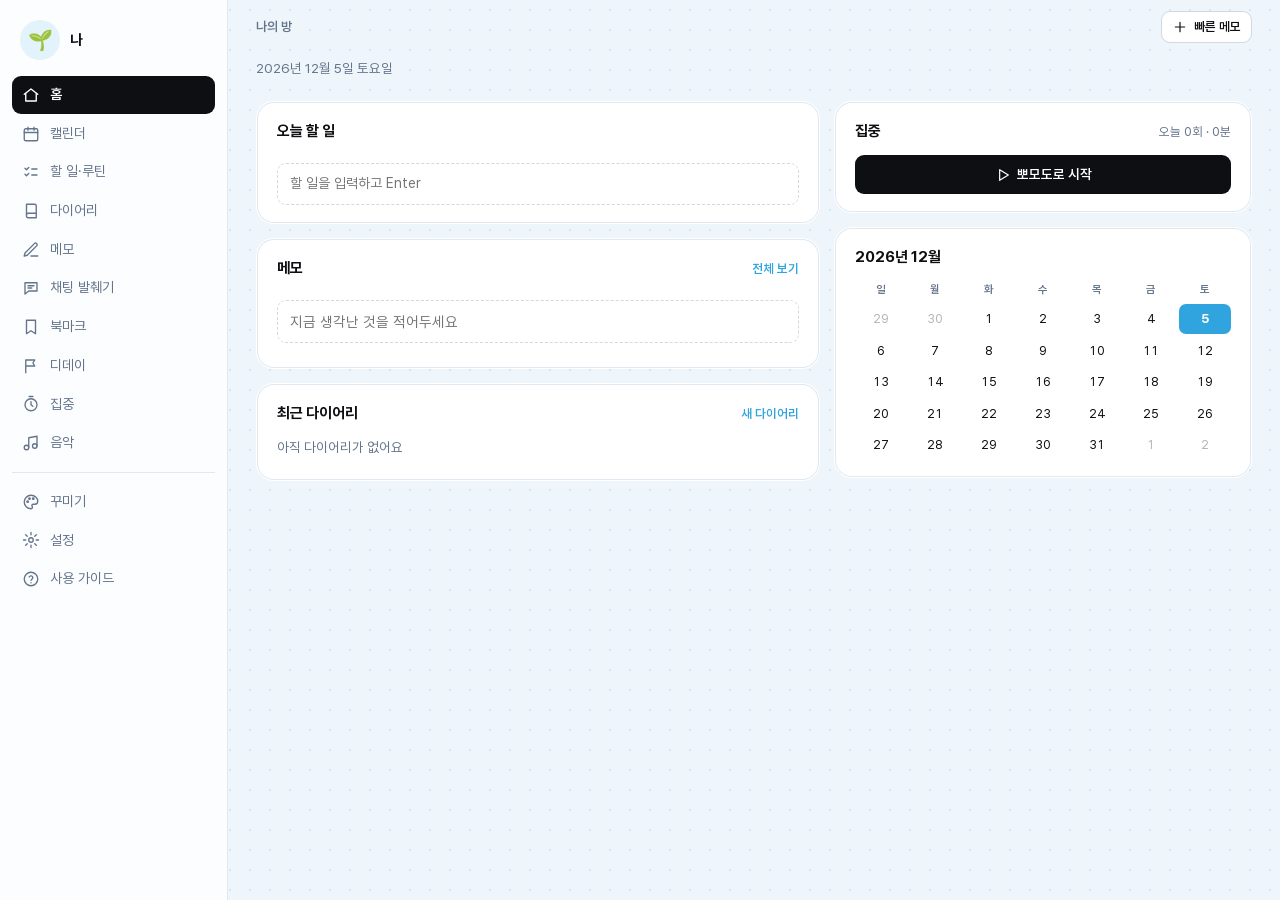
==== commit 2f4e2dab: "설정에 문의함 추가 (메일로 받기) Co-Authored-By: Claude Opus 5.5 <noreply@anthropic.com> Claude-Session: https://" ====
--- a/index.html
+++ b/index.html
@@ -68,6 +68,7 @@
   <script src="js/social.js"></script>
   <script src="js/account.js"></script>
   <script src="js/custom.js"></script>
+  <script src="js/feedback.js"></script>
   <script src="js/settings.js"></script>
   <!-- SCRIPTS-END -->
 </body>
--- a/styles.css
+++ b/styles.css
@@ -717,7 +717,9 @@
 .so-st.mine { cursor: move; }
 .so-st.sel { outline: 2px dashed var(--accent); outline-offset: 5px; }
 .so-react { font-size: 40px; filter: drop-shadow(0 3px 6px rgba(0, 0, 0, .18)); }
-.so-react img { width: 90px; display: block; }
+.so-react img { width: 100%; display: block; pointer-events: none; }
+.so-react.can { cursor: move; }
+.so-react.sel { outline: 2px dashed var(--accent); outline-offset: 5px; z-index: 5; }
 .so-react-x { position: absolute; top: -8px; right: -10px; width: 20px; height: 20px; border-radius: 50%; border: 0; background: var(--ink); color: var(--paper); font-size: 12px; cursor: pointer; opacity: 0; }
 .so-react:hover .so-react-x, .so-react-x:focus-visible { opacity: 1; }
 .so-page.placing .so-react, .so-page.placing .so-st { pointer-events: none; }
@@ -1109,3 +1111,210 @@
 .stk-ghost b { position: absolute; top: -8px; right: -8px; min-width: 22px; height: 22px; border-radius: 11px; background: var(--accent); color: #fff; font-size: 12px; display: grid; place-items: center; padding: 0 5px; }
 body.stk-dragging, body.stk-dragging * { cursor: grabbing !important; user-select: none; }
 [data-stk-drag] img { -webkit-user-drag: none; user-select: none; }
+
+/* ---------- 다이어리: 목록 · 완성본 보기 ---------- */
+.dk-layer.l-under { z-index: 0; }
+.dk-layer.l-over { z-index: 2; }
+.dk-static, .dk-static * { pointer-events: none !important; }
+.dk-static .dk-title.st { border-bottom-style: dashed; line-height: 50px; white-space: nowrap; overflow: hidden; text-overflow: ellipsis; }
+.dk-static .dk-body.st { white-space: pre-wrap; word-break: break-word; overflow: hidden; }
+.dk-month { margin: 18px 0 10px; font-size: 15px; font-weight: 700; color: var(--ink-soft); }
+.dk-month:first-of-type { margin-top: 4px; }
+.dk-gallery { display: grid; grid-template-columns: repeat(auto-fill, minmax(150px, 1fr)); gap: 16px; }
+.dk-card { display: flex; flex-direction: column; gap: 6px; padding: 0; border: 0; background: none; text-align: left; color: inherit; cursor: pointer; font: inherit; min-width: 0; }
+.dk-thumb { position: relative; display: block; width: 100%; aspect-ratio: 720 / 1000; overflow: hidden; border-radius: 8px; box-shadow: 0 1px 3px rgba(0, 0, 0, .08), 0 6px 18px rgba(0, 0, 0, .07); transition: transform .15s, box-shadow .15s; background: var(--paper); }
+.dk-thumb .dk-page { box-shadow: none; border-radius: 0; }
+.dk-card:hover .dk-thumb { transform: translateY(-3px); box-shadow: 0 2px 6px rgba(0, 0, 0, .1), 0 12px 26px rgba(0, 0, 0, .1); }
+.dk-card:focus-visible .dk-thumb { outline: 2px solid var(--accent); outline-offset: 3px; }
+.dk-cap { display: flex; align-items: baseline; gap: 6px; padding: 0 2px; }
+.dk-cap b { font-size: 16px; }
+.dk-cap .dk-mw { margin-left: auto; font-size: 15px; }
+.dk-cap-t { font-size: 13px; color: var(--ink-soft); padding: 0 2px; white-space: nowrap; overflow: hidden; text-overflow: ellipsis; }
+.dk-bar { flex-wrap: wrap; gap: 10px; }
+.dk-day { display: inline-flex; align-items: center; gap: 8px; padding: 0 4px; }
+.dk-day .dk-mw { font-size: 18px; }
+.dk-read-stage { display: flex; justify-content: center; width: 100%; max-width: 720px; margin: 0 auto; }
+@media (max-width: 760px) { .dk-gallery { grid-template-columns: repeat(2, minmax(0, 1fr)); gap: 12px; } }
+
+/* ---------- 사진 테두리 · 자르기 ---------- */
+.ph-crop { overflow: hidden; position: relative; }
+.ph-crop img { display: block; width: 100%; }
+.ph-crop.fixed img { height: 100%; object-fit: cover; }
+.frame-round .ph-crop { border-radius: 18px; }
+.frame-round img { border-radius: 0; }
+.frame-circle .ph-crop { border-radius: 50%; }
+.frame-heart .ph-crop {
+  -webkit-mask: url("data:image/svg+xml,%3Csvg xmlns='http://www.w3.org/2000/svg' viewBox='0 0 100 100'%3E%3Cpath d='M50 92 C22 72 4 56 4 33 C4 17 16 6 30 6 C39 6 46 11 50 18 C54 11 61 6 70 6 C84 6 96 17 96 33 C96 56 78 72 50 92 Z'/%3E%3C/svg%3E") center / 100% 100% no-repeat;
+          mask: url("data:image/svg+xml,%3Csvg xmlns='http://www.w3.org/2000/svg' viewBox='0 0 100 100'%3E%3Cpath d='M50 92 C22 72 4 56 4 33 C4 17 16 6 30 6 C39 6 46 11 50 18 C54 11 61 6 70 6 C84 6 96 17 96 33 C96 56 78 72 50 92 Z'/%3E%3C/svg%3E") center / 100% 100% no-repeat;
+}
+.frame-film { background: #1d1d1f; padding: 22px 8px; position: relative; box-shadow: 0 2px 10px rgba(0, 0, 0, .2); }
+.frame-film::before, .frame-film::after { content: ""; position: absolute; left: 6px; right: 6px; height: 9px; background: repeating-linear-gradient(90deg, #f4efe6 0 8px, transparent 8px 17px); border-radius: 1px; opacity: .92; }
+.frame-film::before { top: 6px; }
+.frame-film::after { bottom: 6px; }
+.frame-picks { display: grid; grid-template-columns: repeat(4, 1fr); gap: 6px; }
+.frame-pick { display: flex; flex-direction: column; align-items: center; gap: 4px; padding: 6px 2px; border: 1px solid var(--line); border-radius: 10px; background: var(--paper); cursor: pointer; color: inherit; font: inherit; }
+.frame-pick[aria-pressed="true"] { border-color: var(--accent); box-shadow: 0 0 0 1px var(--accent) inset; }
+.frame-pick small { font-size: 11px; }
+.fp { width: 34px; height: 30px; display: block; background: linear-gradient(135deg, #b9d3e6, #f2c6d2); }
+.fp-polaroid { width: 28px; height: 32px; border: 3px solid #fff; border-bottom-width: 9px; box-shadow: 0 1px 3px rgba(0, 0, 0, .25); }
+.fp-film { border: 4px solid #1d1d1f; border-left-width: 2px; border-right-width: 2px; }
+.fp-round { border-radius: 8px; }
+.fp-circle { width: 30px; height: 30px; border-radius: 50%; }
+.fp-heart { width: 30px; height: 30px; -webkit-mask: url("data:image/svg+xml,%3Csvg xmlns='http://www.w3.org/2000/svg' viewBox='0 0 100 100'%3E%3Cpath d='M50 92 C22 72 4 56 4 33 C4 17 16 6 30 6 C39 6 46 11 50 18 C54 11 61 6 70 6 C84 6 96 17 96 33 C96 56 78 72 50 92 Z'/%3E%3C/svg%3E") center / 100% 100% no-repeat; mask: url("data:image/svg+xml,%3Csvg xmlns='http://www.w3.org/2000/svg' viewBox='0 0 100 100'%3E%3Cpath d='M50 92 C22 72 4 56 4 33 C4 17 16 6 30 6 C39 6 46 11 50 18 C54 11 61 6 70 6 C84 6 96 17 96 33 C96 56 78 72 50 92 Z'/%3E%3C/svg%3E") center / 100% 100% no-repeat; }
+.fp-tape { position: relative; }
+.fp-tape::before { content: ""; position: absolute; top: -3px; left: -4px; width: 16px; height: 6px; background: rgba(255, 220, 120, .9); transform: rotate(-30deg); }
+
+/* ---------- 속지 ---------- */
+.dk-tpl { display: block; width: 100%; height: auto; }
+.tpl-grid { display: grid; grid-template-columns: repeat(3, 1fr); gap: 8px; }
+.tpl-pick { display: flex; flex-direction: column; align-items: center; gap: 4px; padding: 8px 4px; border: 1px solid var(--line); border-radius: 10px; background: var(--paper); cursor: pointer; color: inherit; font: inherit; }
+.tpl-pick:hover { border-color: var(--accent); }
+.tpl-mini { width: 100%; height: 64px; display: flex; align-items: center; justify-content: center; }
+.tpl-mini svg { max-width: 100%; max-height: 64px; width: auto; height: 100%; }
+.tpl-pick small { font-size: 12px; }
+.dk-item.t-tpl.locked { pointer-events: none !important; }
+
+/* 접은 글 */
+.fold { position: relative; }
+.fold-body { padding-top: 6px; margin-top: -6px; max-height: 236px; overflow: hidden; transition: max-height .25s ease; }
+.fold:not(.open):not(.short) .fold-body { -webkit-mask-image: linear-gradient(to bottom, #000 70%, transparent); mask-image: linear-gradient(to bottom, #000 70%, transparent); }
+.fold.open .fold-body { max-height: none; overflow: visible; }
+.fold.short .fold-body { max-height: none; overflow: visible; }
+.fold.short .fold-btn { display: none; }
+.fold-btn { display: flex; align-items: center; justify-content: center; gap: 4px; width: 100%; margin-top: 6px; padding: 7px; border: 1px dashed var(--line-strong); border-radius: 10px; background: transparent; color: var(--ink-soft); font: inherit; font-size: 13px; cursor: pointer; }
+.fold-btn:hover { color: var(--ink); border-color: var(--accent); }
+.fold-btn .ico { width: 15px; height: 15px; transition: transform .2s; }
+.fold.open .fold-btn .ico { transform: rotate(180deg); }
+.fold .fb-less, .fold.open .fb-more { display: none; }
+.fold.open .fb-less { display: inline; }
+
+/* 기간 일정 */
+.chip.span { border-radius: 0; margin-left: -7px; margin-right: -7px; padding-left: 13px; }
+.chip.span.span-s, .chip.span.span-w { margin-left: 0; padding-left: 6px; }
+.chip.span.span-s { border-top-left-radius: 4px; border-bottom-left-radius: 4px; }
+.chip.span.span-e { margin-right: 0; border-top-right-radius: 4px; border-bottom-right-radius: 4px; }
+.chip.span.span-we { margin-right: 0; }
+.chip.span { background: color-mix(in srgb, var(--c, var(--accent)) 26%, transparent); font-weight: 600; }
+.ev-range { display: block; font-size: 11.5px; color: var(--ink-soft); margin-top: 1px; }
+.ev-end-row { display: flex; align-items: center; gap: 6px; margin-top: 6px; flex-wrap: wrap; }
+.ev-end-row .input { width: auto; padding: 4px 8px; font-size: 13px; }
+.chip.gap { background: transparent; visibility: hidden; }
+
+/* 홈 스티커 딸깍 */
+.home-stickers.clicky .hs { pointer-events: auto; cursor: pointer; transform-origin: center; }
+.home-stickers.clicky .hs img { transition: transform .08s; }
+.home-stickers.clicky .hs:active img { transform: scale(.9); }
+.hs.pop img { animation: hs-pop .28s ease-out; }
+@keyframes hs-pop { 0% { transform: scale(.86); } 55% { transform: scale(1.08); } 100% { transform: scale(1); } }
+.nav .nav-guide { display: flex; align-items: center; gap: 10px; padding: 8px 10px; border-radius: var(--radius-s); color: var(--ink-soft); text-decoration: none; font-weight: 500; }
+.nav .nav-guide:hover { background: var(--paper-2); color: var(--ink); }
+@media (max-width: 760px) { .nav .nav-guide { white-space: nowrap; } }
+
+/* 메모: 좁은 화면에서는 글을 한 줄 다 쓰고 버튼은 아래 줄로 */
+@media (max-width: 760px) {
+  .memo-item { flex-wrap: wrap; gap: 4px 12px; padding: 12px 14px 8px; }
+  .memo-item > .memo-text, .memo-item > .memo-check { flex: 1 1 100%; }
+  .memo-meta { width: 100%; flex-wrap: wrap; justify-content: flex-end; row-gap: 2px; }
+  .memo-meta .muted:first-child { margin-right: auto; }
+  .memo-meta .icon-btn { width: 32px; height: 32px; }
+}
+
+/* 슬라이더 옆 직접 입력 칸 */
+.range-row input[type="range"] { flex: 1; min-width: 0; }
+.range-num { display: inline-flex; align-items: center; gap: 2px; flex: none; border: 1px solid var(--line); border-radius: 8px; background: var(--paper); padding: 0 6px 0 0; }
+.range-num:focus-within { border-color: var(--accent); }
+.range-num input { width: 48px; border: 0; background: transparent; color: var(--ink); font: inherit; font-size: 12.5px; padding: 4px 2px 4px 7px; text-align: right; font-variant-numeric: tabular-nums; -moz-appearance: textfield; }
+.range-num input::-webkit-outer-spin-button, .range-num input::-webkit-inner-spin-button { -webkit-appearance: none; margin: 0; }
+.range-num input:focus { outline: none; }
+.range-num i { font-style: normal; font-size: 11px; color: var(--ink-soft); }
+/* 슬라이더가 있는 칸은 한 줄에 하나씩 (숫자 칸 때문에 좁아지지 않게) */
+.diary-view .form-grid:has(> label > .range-row), .diary-view .grid-2:has(> label > .range-row) { grid-template-columns: 1fr !important; display: grid; gap: 6px; }
+.diary-view .form-grid > label:has(> .range-row), .diary-view .grid-2 > label:has(> .range-row) { display: grid; grid-template-columns: 52px 1fr; align-items: center; gap: 8px; }
+
+/* ---------- 다이어리 책 ---------- */
+.bk-view .view-title { margin-right: 4px; }
+.bk-stage { display: flex; flex-direction: column; align-items: center; gap: 8px; user-select: none; -webkit-user-select: none; }
+.bk-labels { display: grid; grid-template-columns: 1fr 1fr; gap: 0; max-width: 100%; }
+.bk-labels.one { grid-template-columns: 1fr; }
+.bk-label { display: flex; align-items: center; justify-content: space-between; gap: 6px; min-height: 34px; padding: 0 10px; flex-wrap: wrap; min-width: 0; }
+.bk-label .bk-day { display: inline-flex; align-items: baseline; gap: 6px; font-size: 14px; min-width: 0; }
+.bk-label .bk-day b { white-space: nowrap; }
+.bk-row { display: flex; align-items: center; gap: 10px; }
+.bk-nav { width: 40px; height: 40px; border-radius: 50%; border: 1px solid var(--line); background: var(--paper); color: var(--ink); display: grid; place-items: center; cursor: pointer; flex: none; box-shadow: var(--shadow-s, 0 1px 3px rgba(0,0,0,.08)); }
+.bk-nav:disabled { opacity: .3; cursor: default; }
+.bk-nav .ico { width: 18px; height: 18px; }
+.bk-wrap { position: relative; touch-action: pan-y; }
+.bk { position: absolute; left: 0; top: 0; width: 1440px; height: 1000px; transform-origin: 0 0; perspective: 3200px; display: flex; }
+.bk.one { width: 720px; }
+.bk-side { position: relative; width: 720px; height: 1000px; overflow: hidden; background: transparent; }
+.bk-side > .dk-page, .bk-face > .dk-page { position: absolute; inset: 0; transform: none !important; box-shadow: none; border-radius: 0; }
+.bk:not(.one) .bk-side.l { border-radius: 14px 0 0 14px; box-shadow: -8px 10px 30px -14px rgba(40, 40, 60, .35); }
+.bk:not(.one) .bk-side.r { border-radius: 0 14px 14px 0; box-shadow: 8px 10px 30px -14px rgba(40, 40, 60, .35); }
+.bk.one .bk-side.r { border-radius: 10px; box-shadow: 0 10px 30px -14px rgba(40, 40, 60, .35); }
+.bk.closed .bk-side.l { box-shadow: none; }
+.bk-gutter { position: absolute; left: 690px; top: 0; width: 60px; height: 1000px; pointer-events: none; z-index: 3;
+  background: linear-gradient(90deg, transparent, rgba(0,0,0,.06) 40%, rgba(0,0,0,.14) 50%, rgba(0,0,0,.06) 60%, transparent); }
+.bk.closed .bk-gutter { display: none; }
+.bk-none { width: 100%; height: 100%; }
+.bk-side.l:has(.bk-none) { box-shadow: none !important; }
+/* 넘어가는 종이 */
+.bk-leaf { position: absolute; top: 0; width: 720px; height: 1000px; transform-style: preserve-3d; z-index: 5; --sh: 0; }
+.bk-leaf.r { left: 720px; transform-origin: 0 50%; }
+.bk.one .bk-leaf.r { left: 0; }
+.bk-leaf.l { left: 0; transform-origin: 100% 50%; }
+.bk-face { position: absolute; inset: 0; backface-visibility: hidden; -webkit-backface-visibility: hidden; overflow: hidden; background: #fff; }
+.bk-face.back { transform: rotateY(180deg); }
+.bk-face::after { content: ""; position: absolute; inset: 0; pointer-events: none; opacity: var(--sh); background: linear-gradient(90deg, rgba(0,0,0,.18), rgba(0,0,0,0) 45%, rgba(255,255,255,.25) 70%, rgba(0,0,0,.08)); }
+.bk-backpaper { width: 100%; height: 100%; background: #f6f3ec; }
+/* 표지 */
+.bk-cover { position: absolute; inset: 0; background: var(--cv); border-radius: 6px 14px 14px 6px; overflow: hidden; display: flex; align-items: center; justify-content: center;
+  box-shadow: inset 18px 0 0 rgba(0,0,0,.12), inset 22px 0 0 rgba(255,255,255,.08); }
+.bk-cover-img { position: absolute; inset: 0; }
+.bk-cover-img img { width: 100%; height: 100%; object-fit: cover; display: block; }
+.bk-cover.fit-frame .bk-cover-img { inset: 120px 90px 200px 110px; border-radius: 6px; overflow: hidden; box-shadow: 0 8px 24px rgba(0,0,0,.25); border: 10px solid rgba(255,255,255,.9); }
+.bk-cover-title { position: absolute; left: 90px; right: 70px; bottom: 96px; text-align: center; font-size: 56px; font-weight: 700; letter-spacing: .02em; line-height: 1.25; z-index: 1; word-break: keep-all; }
+.bk-cover.fit-frame .bk-cover-title { bottom: 70px; font-size: 52px; }
+.bk-cover-edit { display: grid; grid-template-columns: 150px 1fr; gap: 16px; align-items: start; }
+.bk-cover-prev { position: relative; width: 150px; aspect-ratio: 720 / 1000; }
+.bk-cover-prev .bk-cover { width: 720px; height: 1000px; inset: auto; transform: scale(calc(150 / 720)); transform-origin: 0 0; }
+.color-row { display: flex; flex-wrap: wrap; gap: 6px; align-items: center; }
+.color-row .swatch { width: 26px; height: 26px; border-radius: 50%; border: 2px solid var(--paper); box-shadow: 0 0 0 1px var(--line); background: var(--c); cursor: pointer; padding: 0; }
+.color-row .swatch.on { box-shadow: 0 0 0 2px var(--accent); }
+.color-row input[type="color"] { width: 30px; height: 30px; border: 0; background: none; padding: 0; cursor: pointer; }
+/* 빈 장 */
+.bk-blank { position: absolute; inset: 0; background: #fbfaf7; background-image: radial-gradient(#e6e1d6 1.5px, transparent 1.6px); background-size: 28px 28px; display: grid; place-items: center; }
+.bk-blank-btn { display: flex; flex-direction: column; align-items: center; gap: 14px; border: 3px dashed #d8d1c3; border-radius: 28px; background: rgba(255,255,255,.7); padding: 56px 70px; cursor: pointer; color: #6e6a62; font: inherit; }
+.bk-blank-btn .ico { width: 64px; height: 64px; }
+.bk-blank-btn b { font-size: 40px; color: #3b3a36; }
+.bk-blank-btn span { font-size: 24px; }
+.bk-blank-btn:hover { border-color: var(--accent); color: var(--accent); }
+.bk-count { margin: 4px 0 0; font-size: 13px; font-weight: 600; text-align: center; }
+.bk-exp { display: grid; gap: 8px; }
+.bk-exp-row { display: flex; align-items: center; justify-content: space-between; gap: 8px; flex-wrap: wrap; padding: 10px 12px; border: 1px solid var(--line); border-radius: 12px; }
+@media (max-width: 760px) {
+  .bk-nav { display: none; }
+  .bk-cover-edit { grid-template-columns: 1fr; }
+  .bk-count .muted { display: none; }
+}
+
+/* 다이어리 책장 */
+.shelf { display: grid; grid-template-columns: repeat(auto-fill, minmax(160px, 1fr)); gap: 22px; }
+.shelf-book { display: flex; flex-direction: column; gap: 8px; padding: 0; border: 0; background: none; cursor: pointer; text-align: left; color: inherit; font: inherit; min-width: 0; }
+.shelf-cover { position: relative; display: block; width: 100%; aspect-ratio: 720 / 1000; border-radius: 4px 10px 10px 4px; overflow: hidden; box-shadow: 0 2px 4px rgba(0,0,0,.08), 0 12px 24px -10px rgba(30,30,50,.35); transition: transform .18s, box-shadow .18s; }
+.shelf-cover .bk-cover { width: 720px; height: 1000px; inset: auto; left: 0; top: 0; transform-origin: 0 0; }
+.shelf-book:hover .shelf-cover { transform: translateY(-4px) rotate(-1deg); box-shadow: 0 4px 8px rgba(0,0,0,.1), 0 18px 30px -10px rgba(30,30,50,.4); }
+.shelf-book:focus-visible .shelf-cover { outline: 2px solid var(--accent); outline-offset: 3px; }
+.shelf-cap { display: flex; flex-direction: column; gap: 1px; padding: 0 2px; }
+.shelf-cap b { font-size: 15px; white-space: nowrap; overflow: hidden; text-overflow: ellipsis; }
+.shelf-new .shelf-cover { display: flex; flex-direction: column; align-items: center; justify-content: center; gap: 8px; border: 2px dashed var(--line-strong, var(--line)); box-shadow: none; background: transparent; color: var(--ink-soft); }
+.shelf-new .shelf-cover .ico { width: 30px; height: 30px; }
+.shelf-new:hover .shelf-cover { border-color: var(--accent); color: var(--accent); box-shadow: none; }
+.bk-title { max-width: 220px; white-space: nowrap; overflow: hidden; text-overflow: ellipsis; }
+@media (max-width: 760px) { .shelf { grid-template-columns: repeat(2, minmax(0, 1fr)); gap: 16px; } }
+
+.bk-tstyle .field { margin: 0; }
+.bk-tstyle .color-row { min-height: 38px; }
+.bk-tstyle { flex-direction: column; align-items: stretch; gap: 10px; }
+.bk-cover::after { content: ""; position: absolute; left: 0; top: 0; bottom: 0; width: 22px; background: linear-gradient(90deg, rgba(0,0,0,.18), rgba(0,0,0,.05) 80%, rgba(255,255,255,.12)); pointer-events: none; z-index: 2; }
+.fb-text { width: 100%; resize: vertical; min-height: 110px; line-height: 1.6; }
+.check-line { display: flex; align-items: center; gap: 8px; margin-top: 8px; font-size: 13px; color: var(--ink-soft); cursor: pointer; }
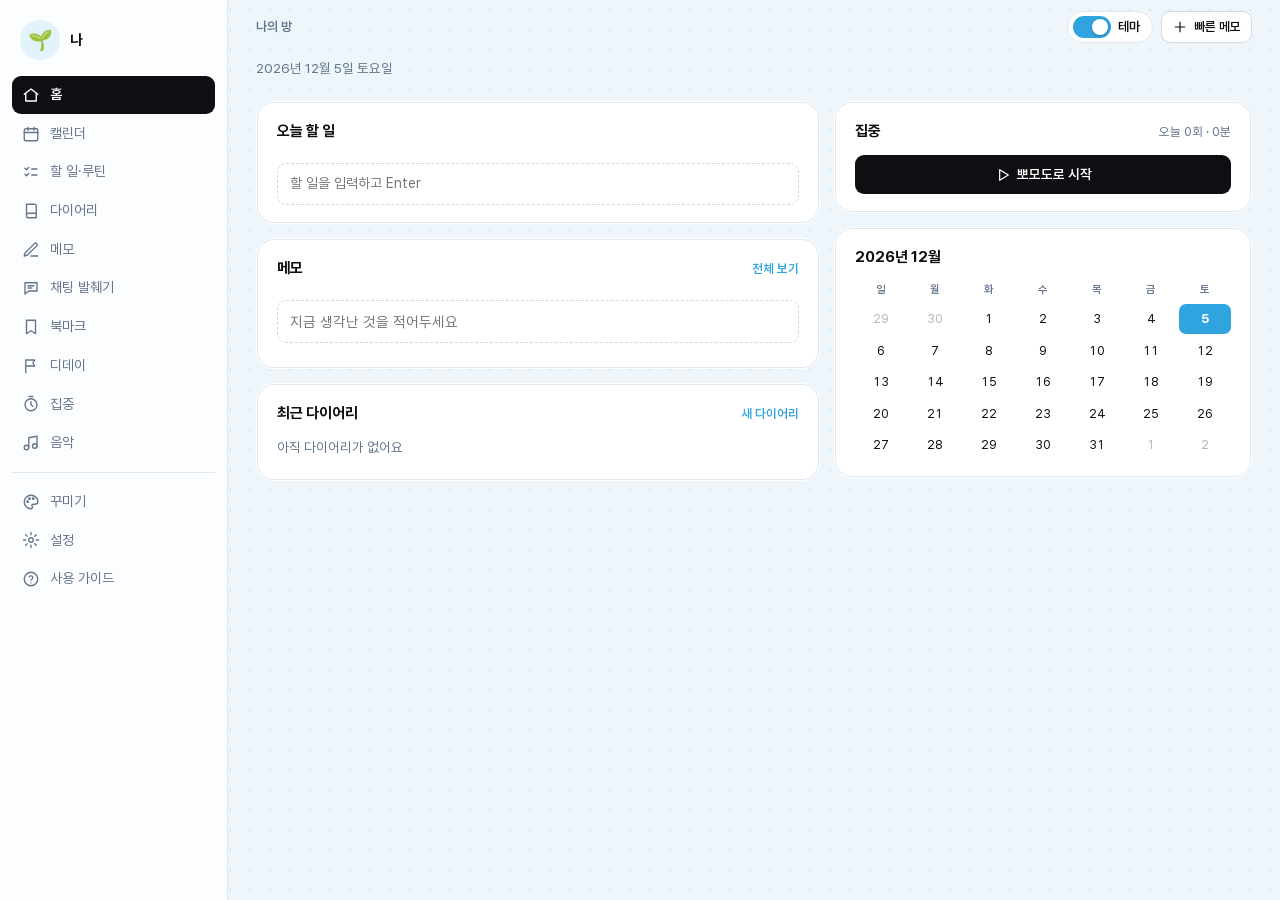
==== commit bae4f212: "테마 켜기·끄기 알약 스위치 (끄면 홈 스티커·디데이 숨김) Co-Authored-By: Claude Opus 5.5 <noreply@anthropic.com> Claude-Ses" ====
--- a/index.html
+++ b/index.html
@@ -33,6 +33,7 @@
         <h1 class="room-title" id="roomTitle">MyRoom</h1>
         <div class="top-tools">
           <button type="button" class="mini-timer" id="miniTimer" data-act="nav" data-view="focus" hidden></button>
+          <button type="button" class="theme-pill" id="themePill" role="switch" aria-checked="true" data-act="theme-toggle"></button>
           <button type="button" class="btn small" id="quickMemoBtn" data-act="quick-memo"></button>
         </div>
       </header>
@@ -69,6 +70,7 @@
   <script src="js/account.js"></script>
   <script src="js/custom.js"></script>
   <script src="js/feedback.js"></script>
+  <script src="js/whatsnew.js"></script>
   <script src="js/settings.js"></script>
   <!-- SCRIPTS-END -->
 </body>
--- a/styles.css
+++ b/styles.css
@@ -1318,3 +1318,38 @@
 .bk-cover::after { content: ""; position: absolute; left: 0; top: 0; bottom: 0; width: 22px; background: linear-gradient(90deg, rgba(0,0,0,.18), rgba(0,0,0,.05) 80%, rgba(255,255,255,.12)); pointer-events: none; z-index: 2; }
 .fb-text { width: 100%; resize: vertical; min-height: 110px; line-height: 1.6; }
 .check-line { display: flex; align-items: center; gap: 8px; margin-top: 8px; font-size: 13px; color: var(--ink-soft); cursor: pointer; }
+
+/* 업데이트 알림 창 */
+.wn-kicker { margin: 0 0 2px; font-size: 12px; font-weight: 800; letter-spacing: .06em; color: var(--accent); }
+.wn .modal-title { margin-top: 0; }
+.wn-list { display: grid; gap: 12px; max-height: min(60vh, 520px); overflow: auto; margin: 4px -4px 0; padding: 0 4px; }
+.wn-item { border: 1px solid var(--line); border-radius: 14px; padding: 14px 16px; background: var(--paper); }
+.wn-item h4 { margin: 4px 0 4px; font-size: 16px; }
+.wn-item p { margin: 0; color: var(--ink-soft); font-size: 14px; }
+.wn-item ul { margin: 6px 0 0; padding-left: 18px; font-size: 14px; }
+.wn-item li { margin: 2px 0; }
+.up-head { display: flex; align-items: center; gap: 8px; }
+.up-date { font-size: 12.5px; font-weight: 700; color: var(--ink-soft); }
+.up-tag { font-size: 11.5px; font-weight: 700; padding: 2px 9px; border-radius: 999px; background: color-mix(in srgb, var(--accent) 15%, transparent); color: var(--accent); }
+.up-tag.better { background: #e6f5ee; color: #2e7d57; }
+.up-tag.fix { background: #fdecec; color: #b4474b; }
+@media (hover: none) { .memo-check .to-today { opacity: .75; } }
+.shelf-item { position: relative; min-width: 0; }
+.shelf-item .shelf-book { width: 100%; }
+.shelf-del { position: absolute; top: 8px; right: 8px; width: 32px; height: 32px; border-radius: 50%; border: 0; background: rgba(255,255,255,.92); color: #b4474b; display: grid; place-items: center; cursor: pointer; opacity: 0; transition: opacity .15s; box-shadow: 0 2px 6px rgba(0,0,0,.15); z-index: 2; }
+.shelf-del .ico { width: 16px; height: 16px; }
+.shelf-item:hover .shelf-del, .shelf-del:focus-visible { opacity: 1; }
+@media (hover: none) { .shelf-del { opacity: .9; } }
+
+/* 테마 끄기 = 꾸밈 없는 화면 */
+[data-theme="plain"] body { background-image: none !important; }
+/* 알약 스위치 */
+.theme-pill { display: inline-flex; align-items: center; gap: 7px; height: 32px; padding: 0 12px 0 5px; border-radius: 999px; border: 1px solid var(--line); background: var(--paper); color: var(--ink-soft); font: inherit; font-size: 13px; font-weight: 600; cursor: pointer; transition: border-color .15s, color .15s; }
+.theme-pill:hover { border-color: var(--accent); color: var(--ink); }
+.theme-pill:focus-visible { outline: 2px solid var(--accent); outline-offset: 2px; }
+.tp-track { position: relative; width: 38px; height: 22px; border-radius: 999px; background: var(--line-strong, #cfd3da); transition: background .2s; flex: none; }
+.tp-knob { position: absolute; top: 3px; left: 3px; width: 16px; height: 16px; border-radius: 50%; background: #fff; box-shadow: 0 1px 3px rgba(0,0,0,.25); transition: transform .2s; }
+.theme-pill[aria-checked="true"] { color: var(--ink); }
+.theme-pill[aria-checked="true"] .tp-track { background: var(--accent); }
+.theme-pill[aria-checked="true"] .tp-knob { transform: translateX(16px); }
+@media (max-width: 760px) { .theme-pill .tp-label { display: none; } .theme-pill { padding: 0 5px; } }
